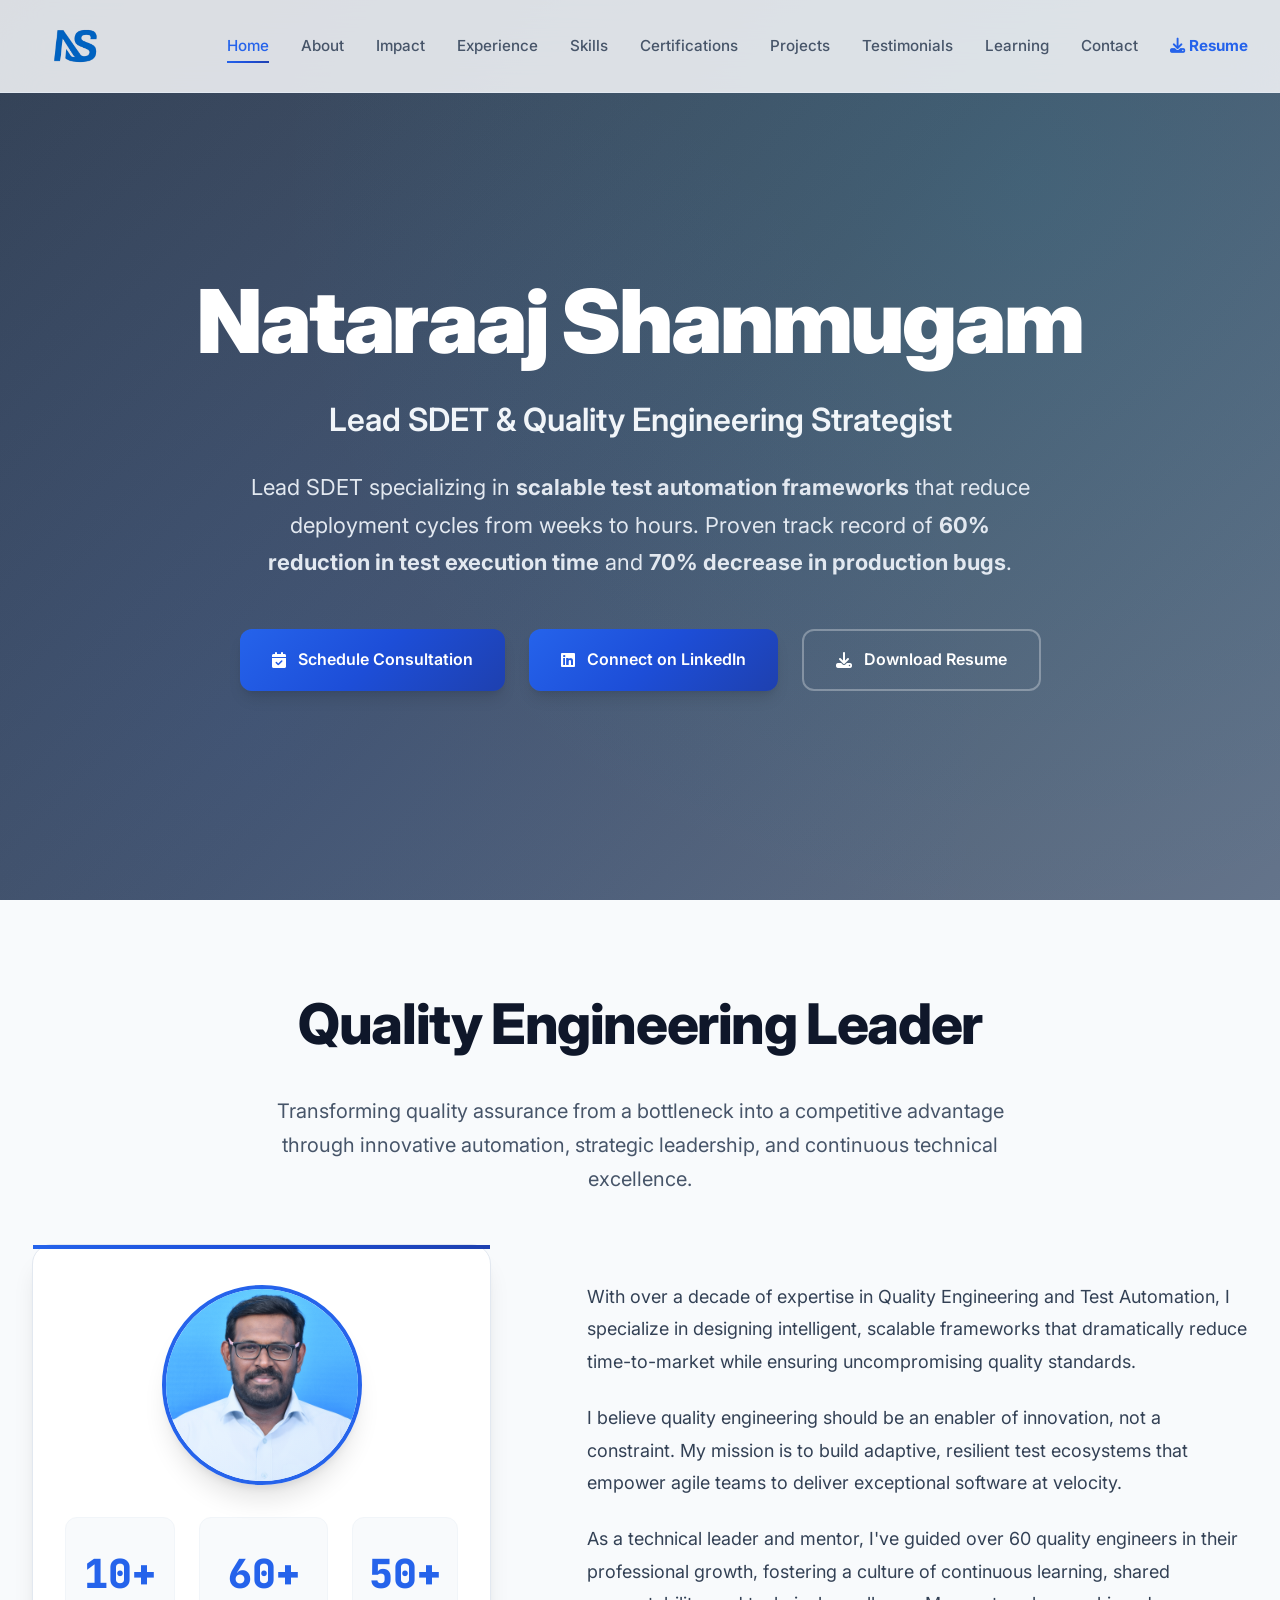
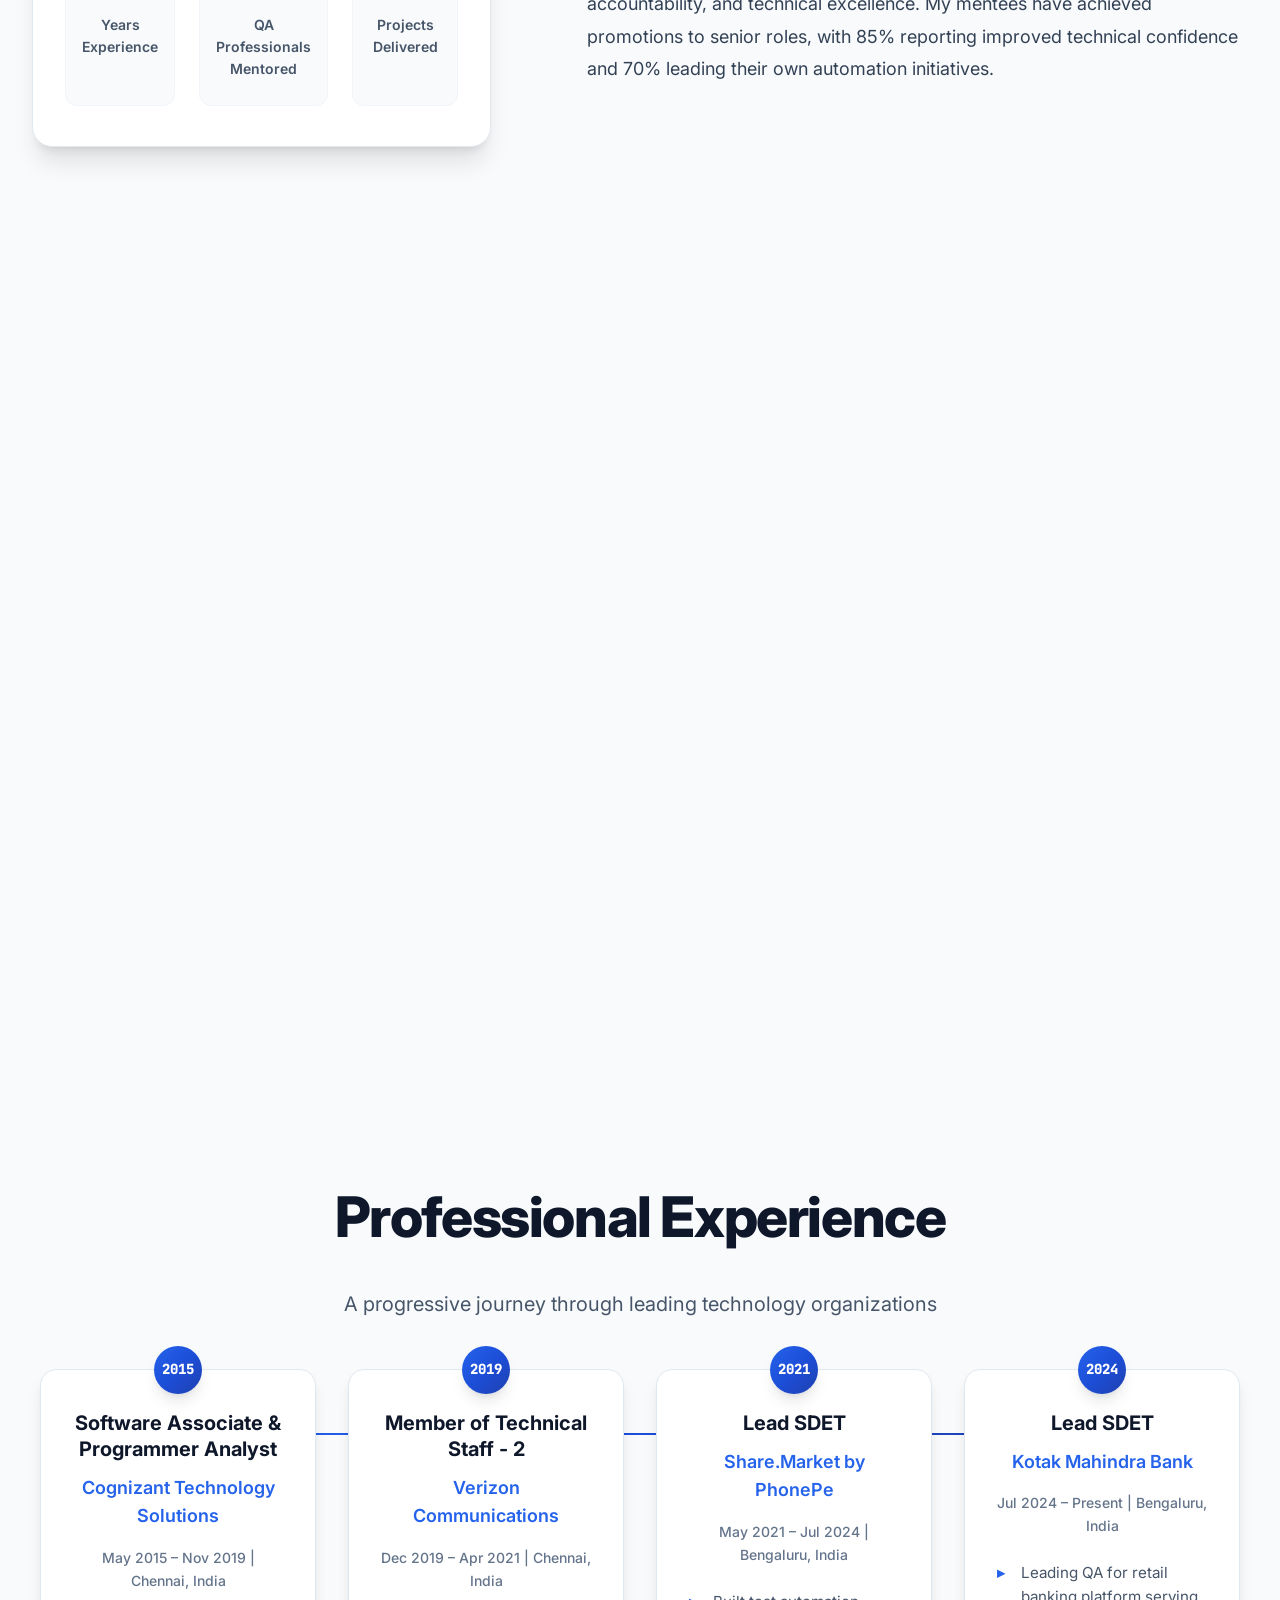
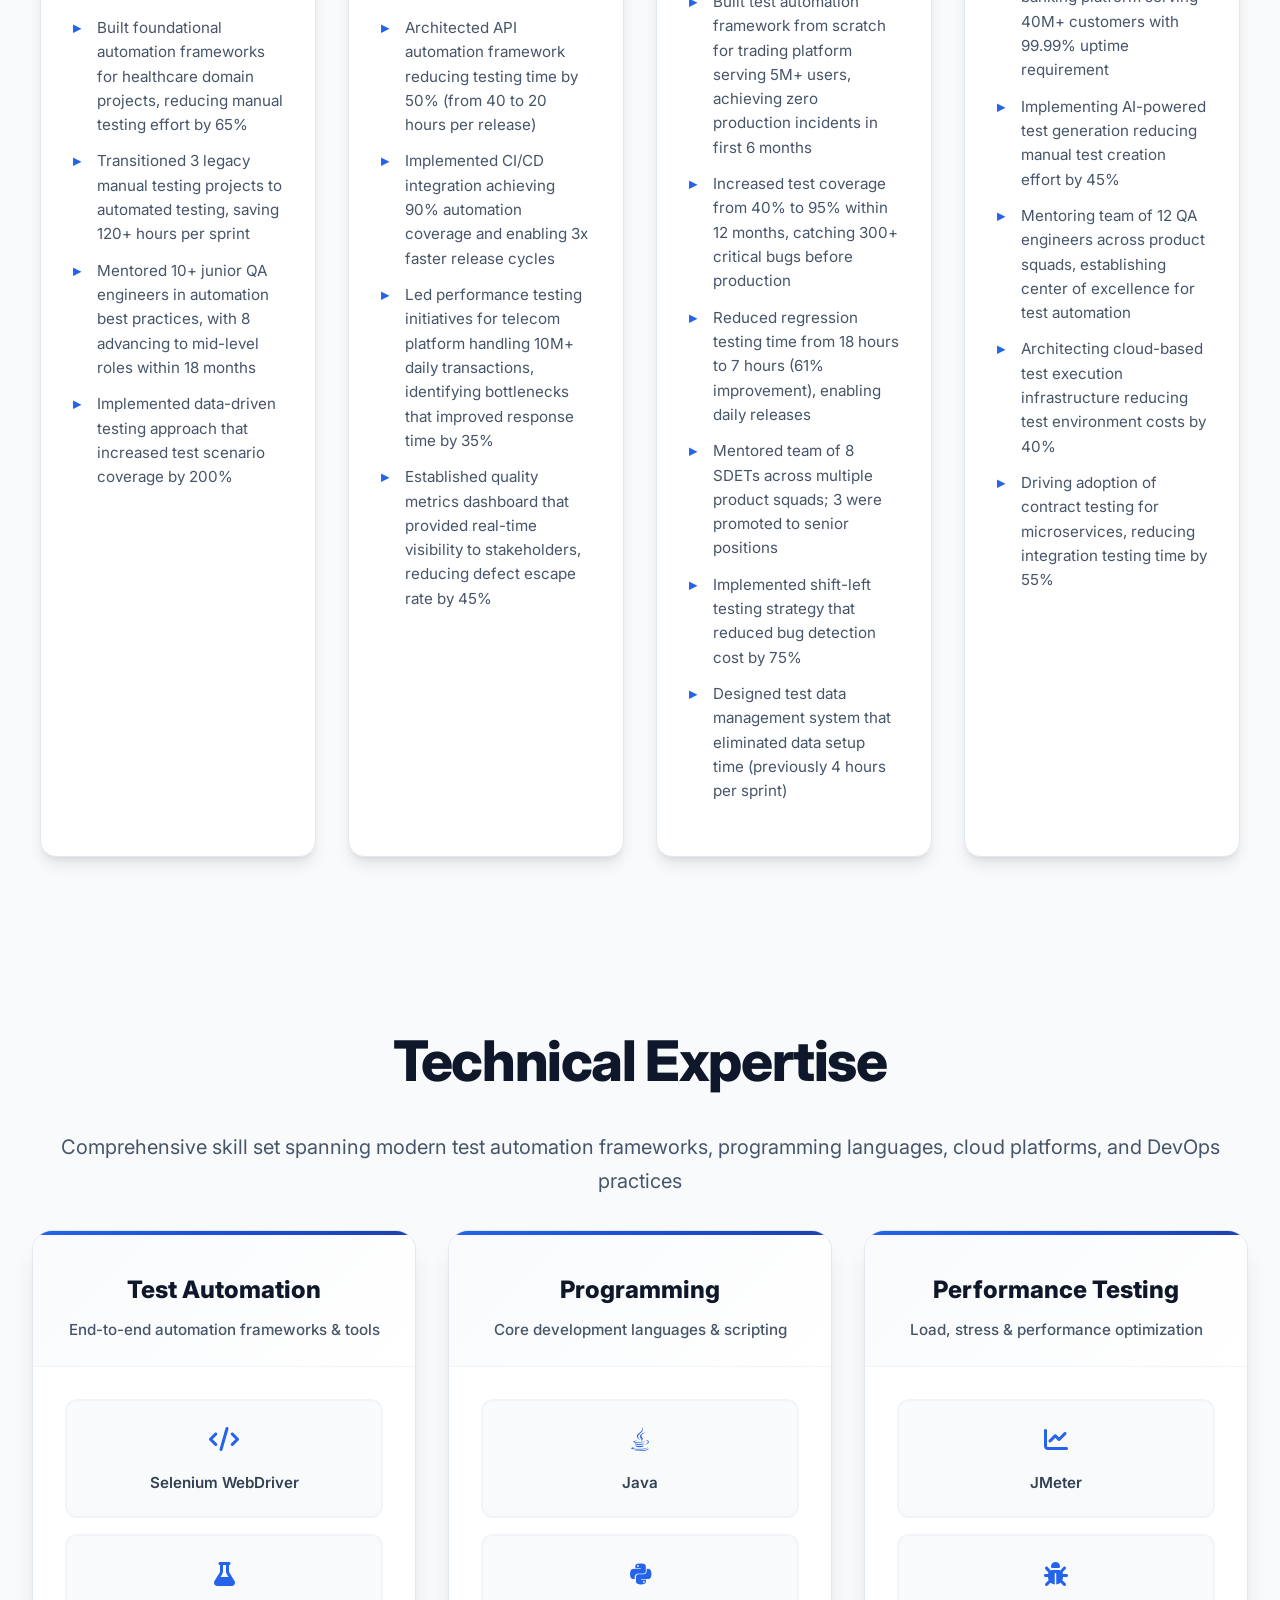
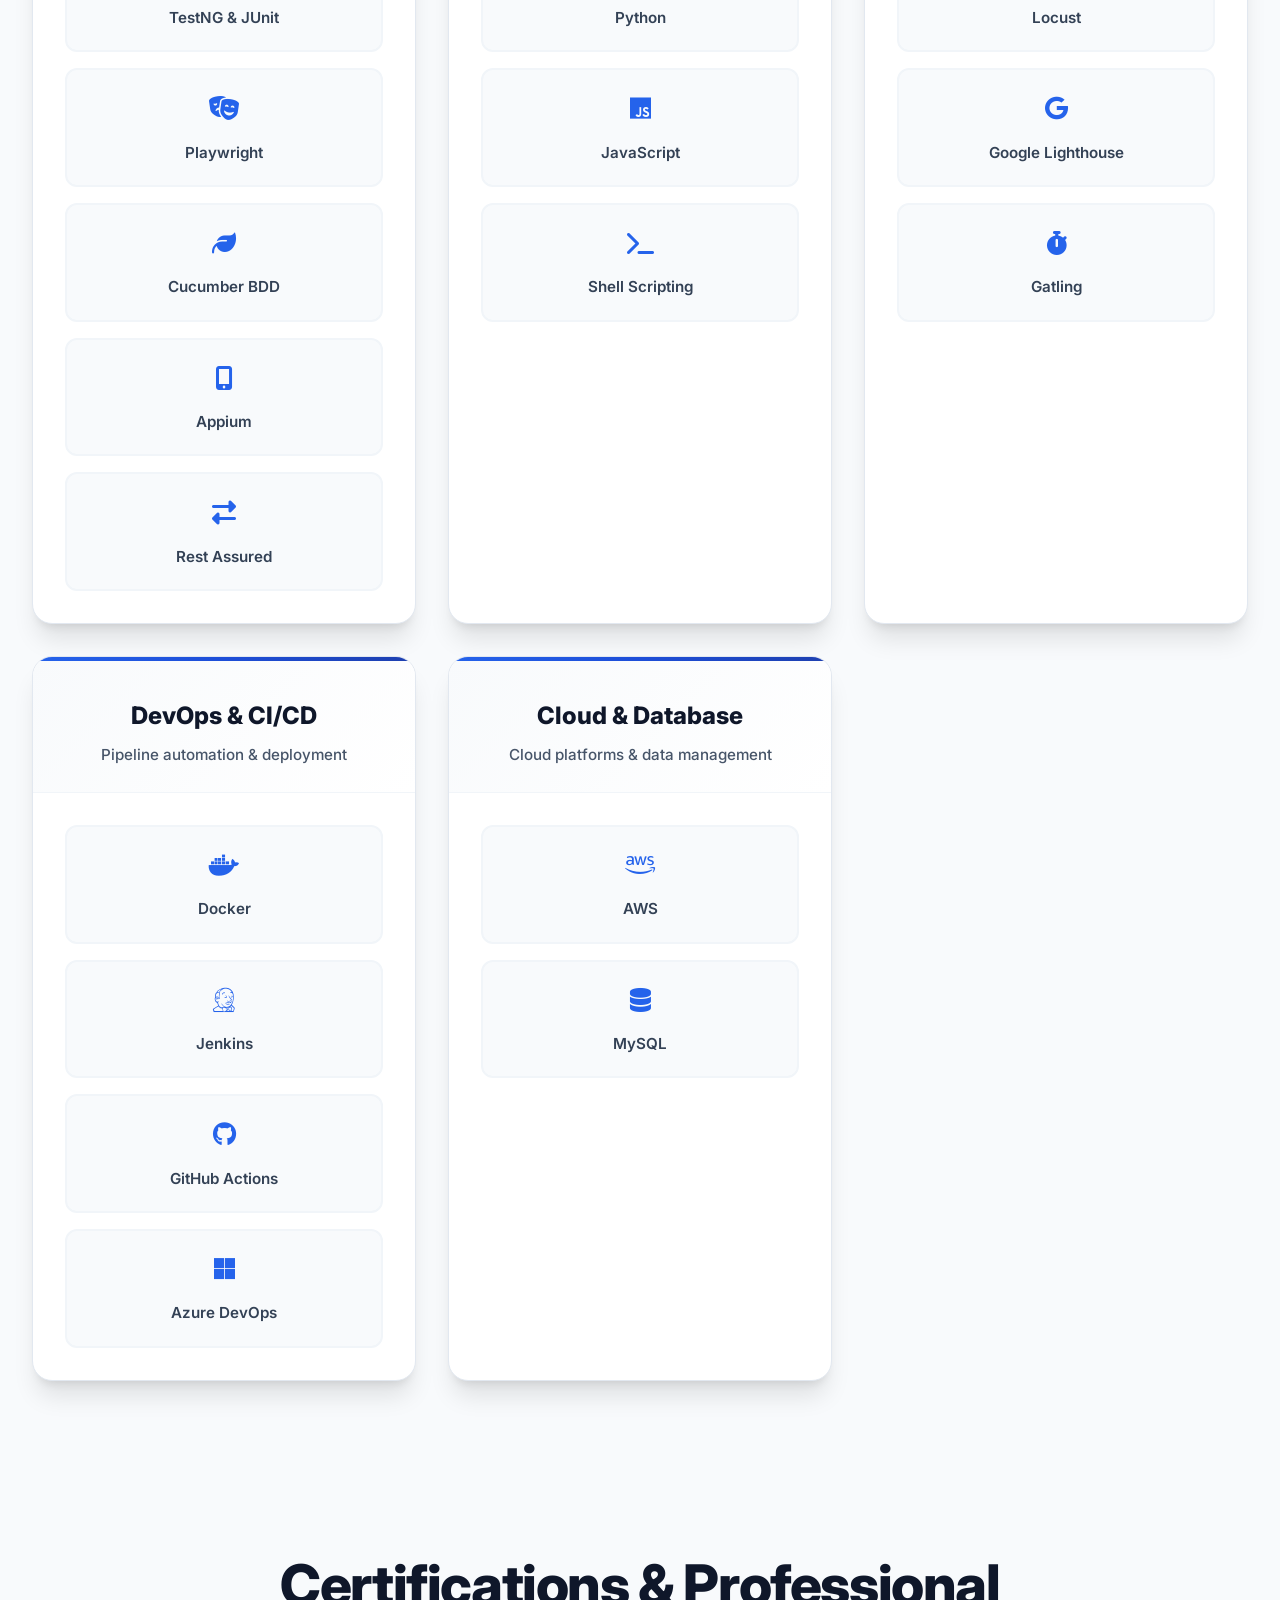
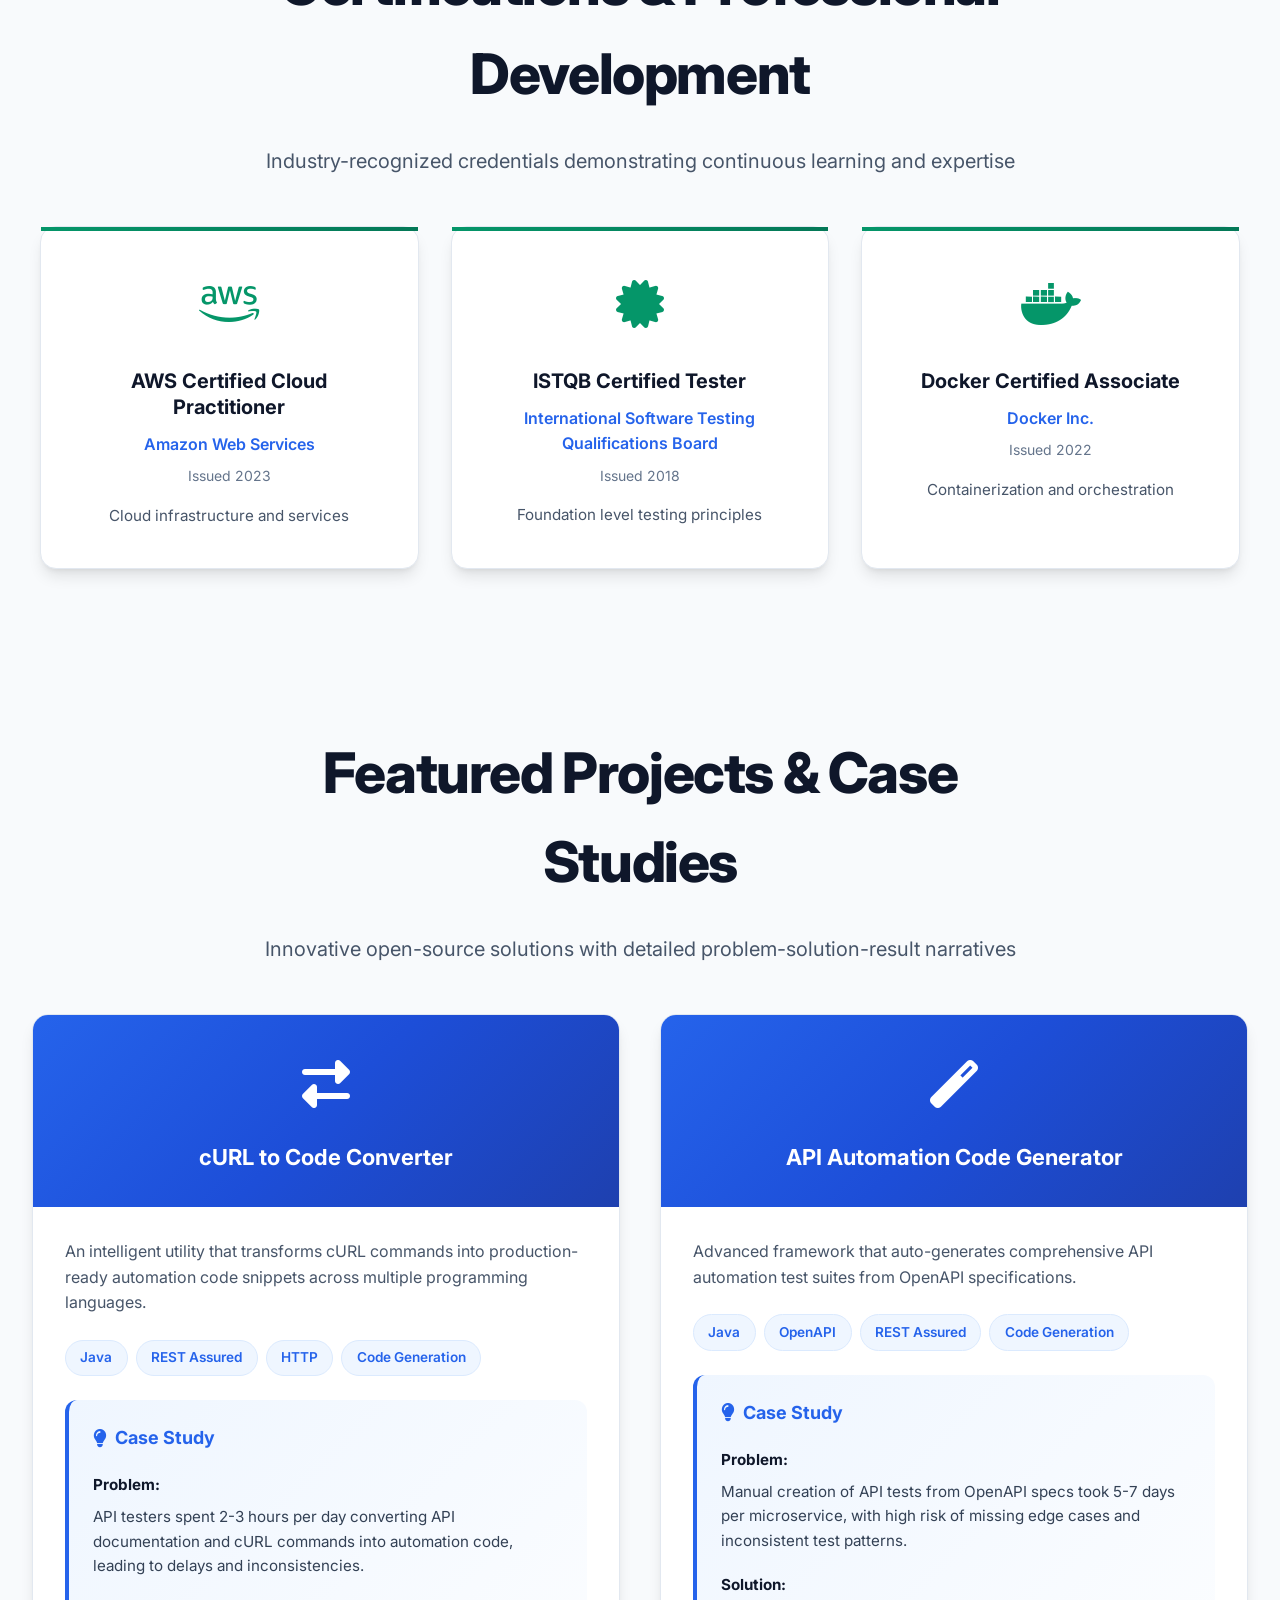
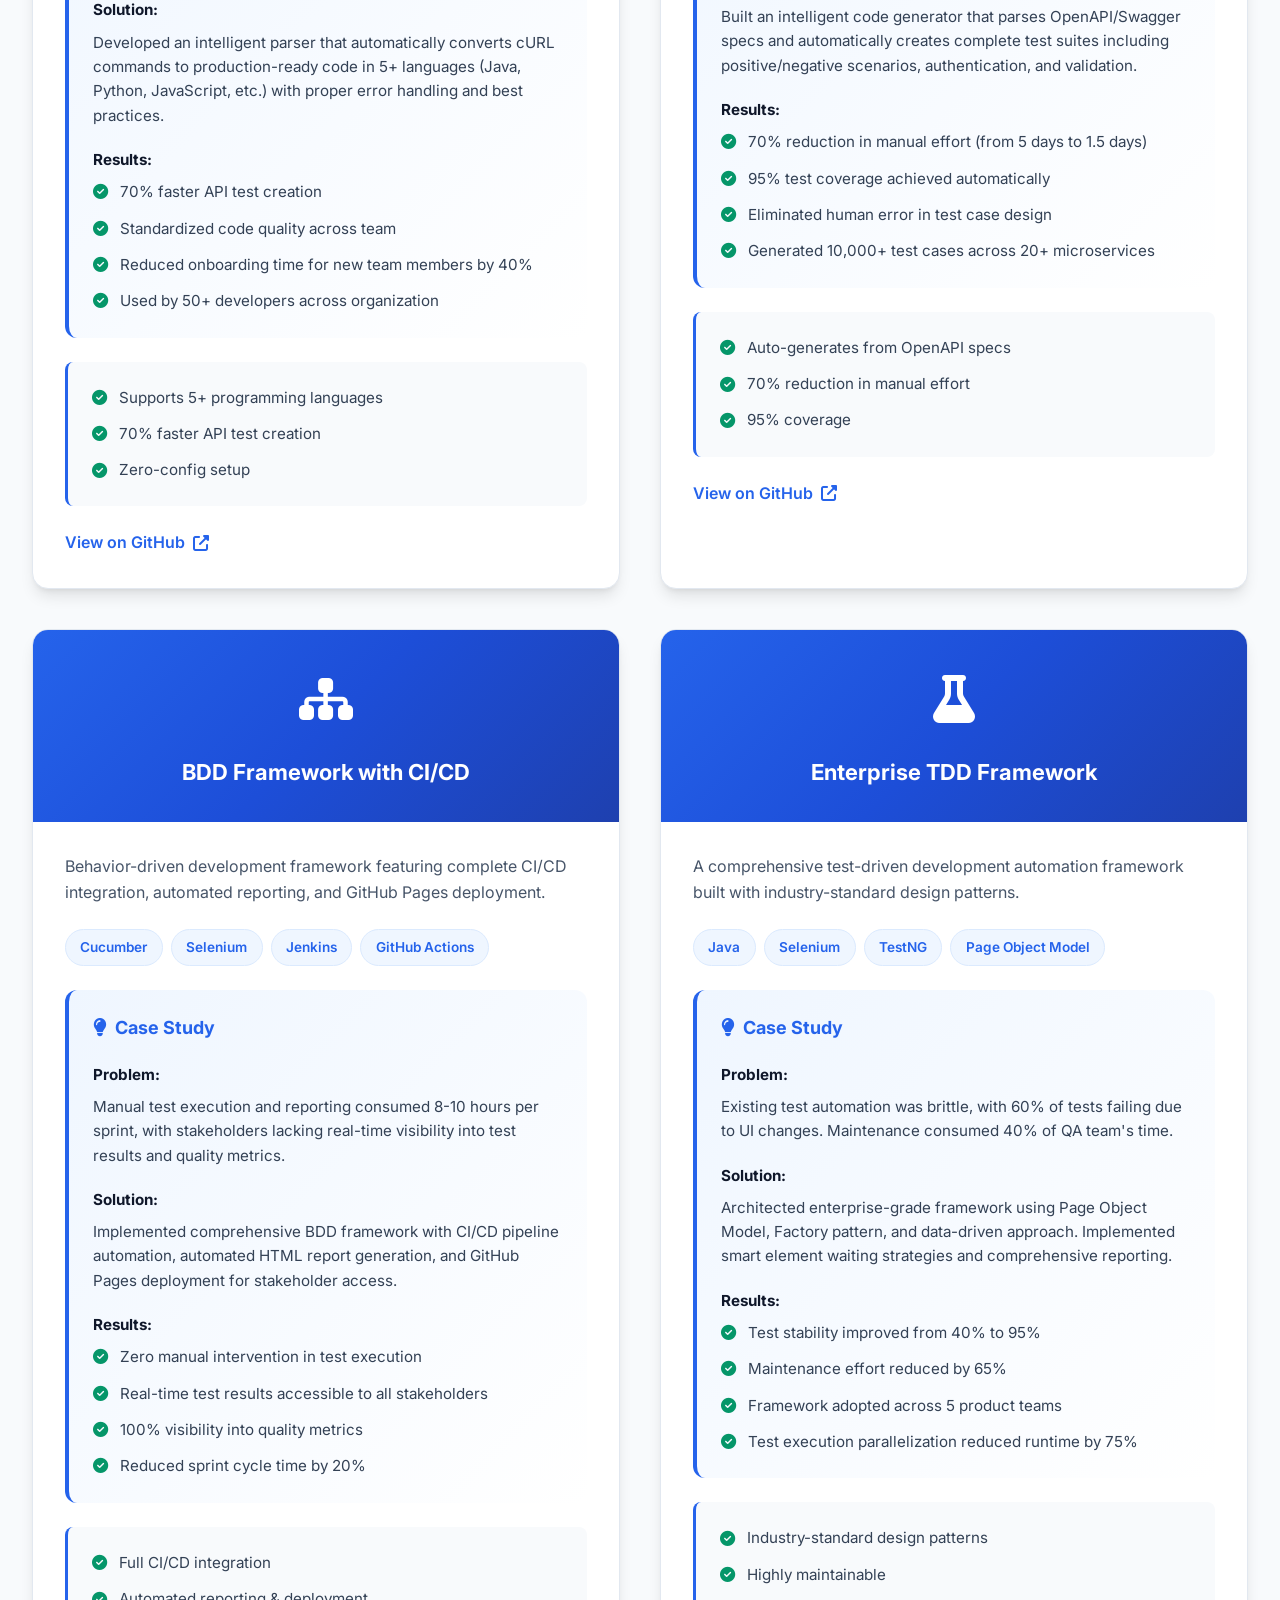
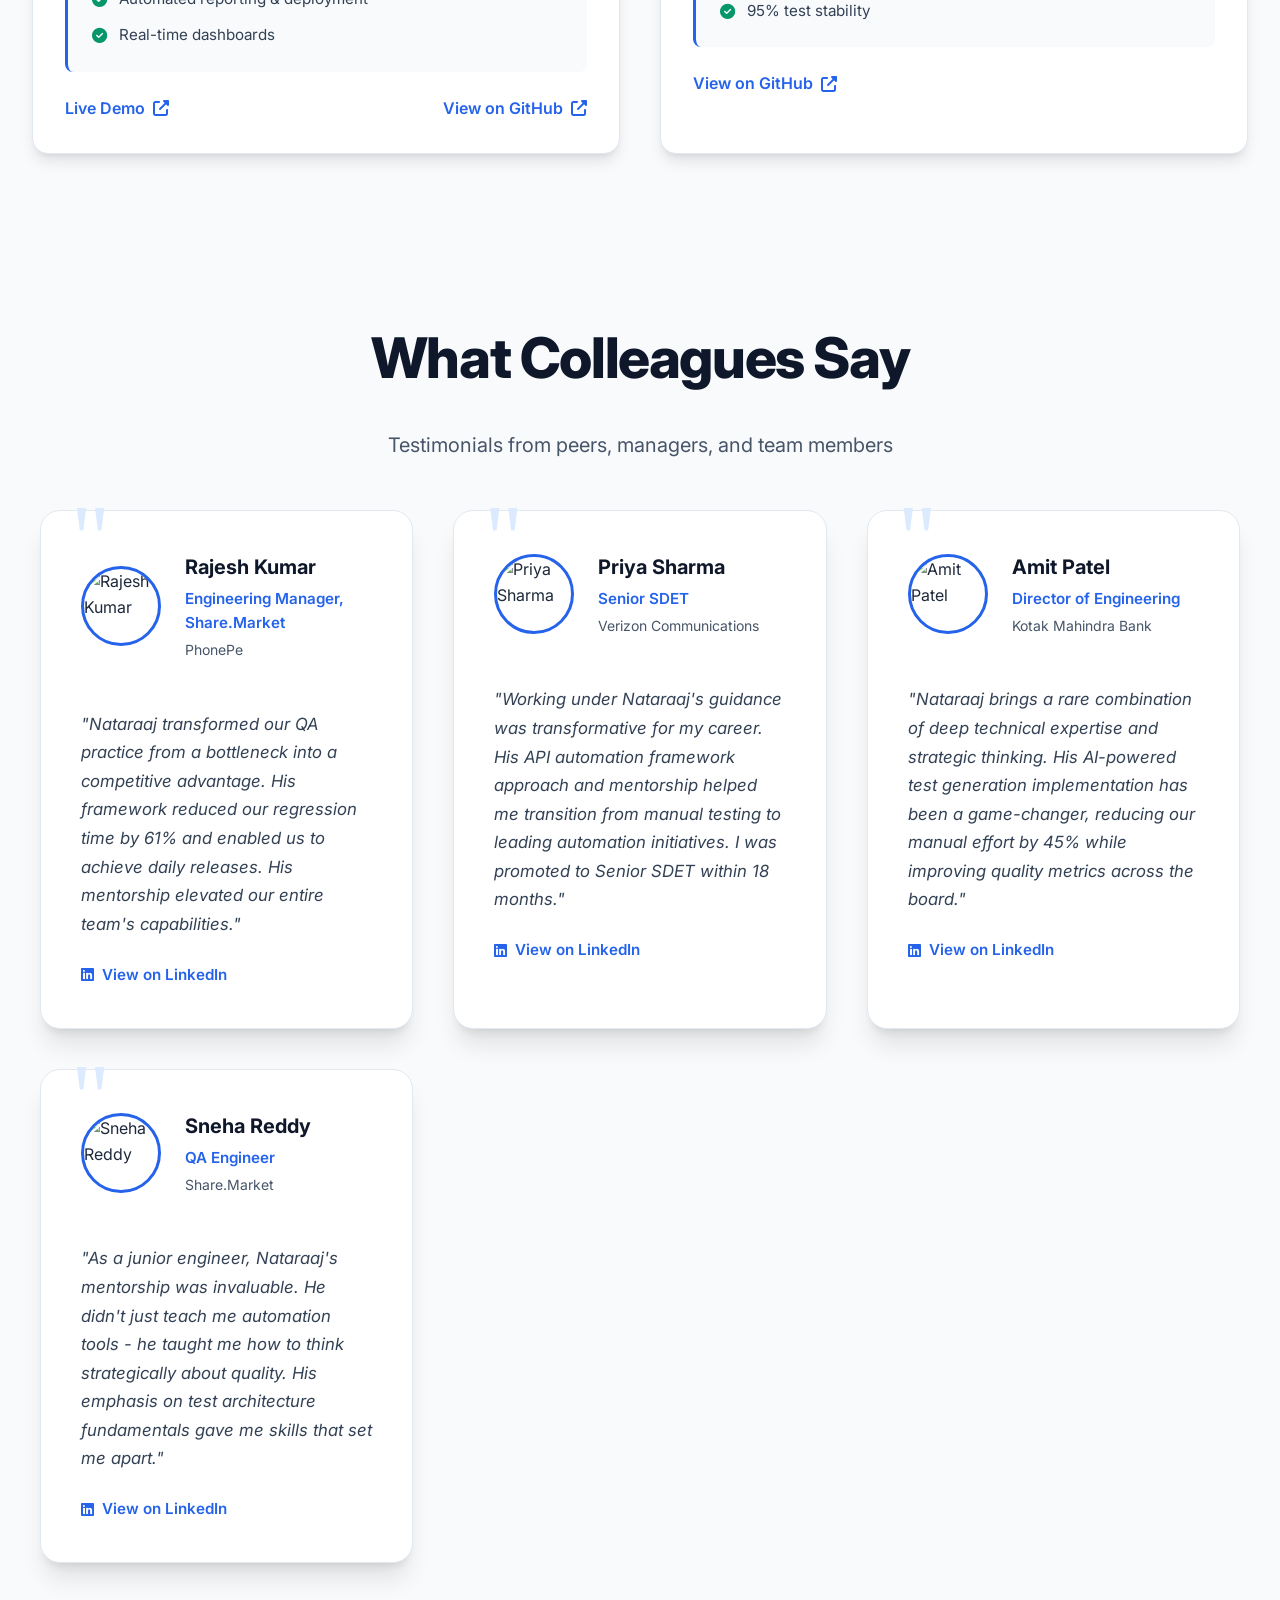
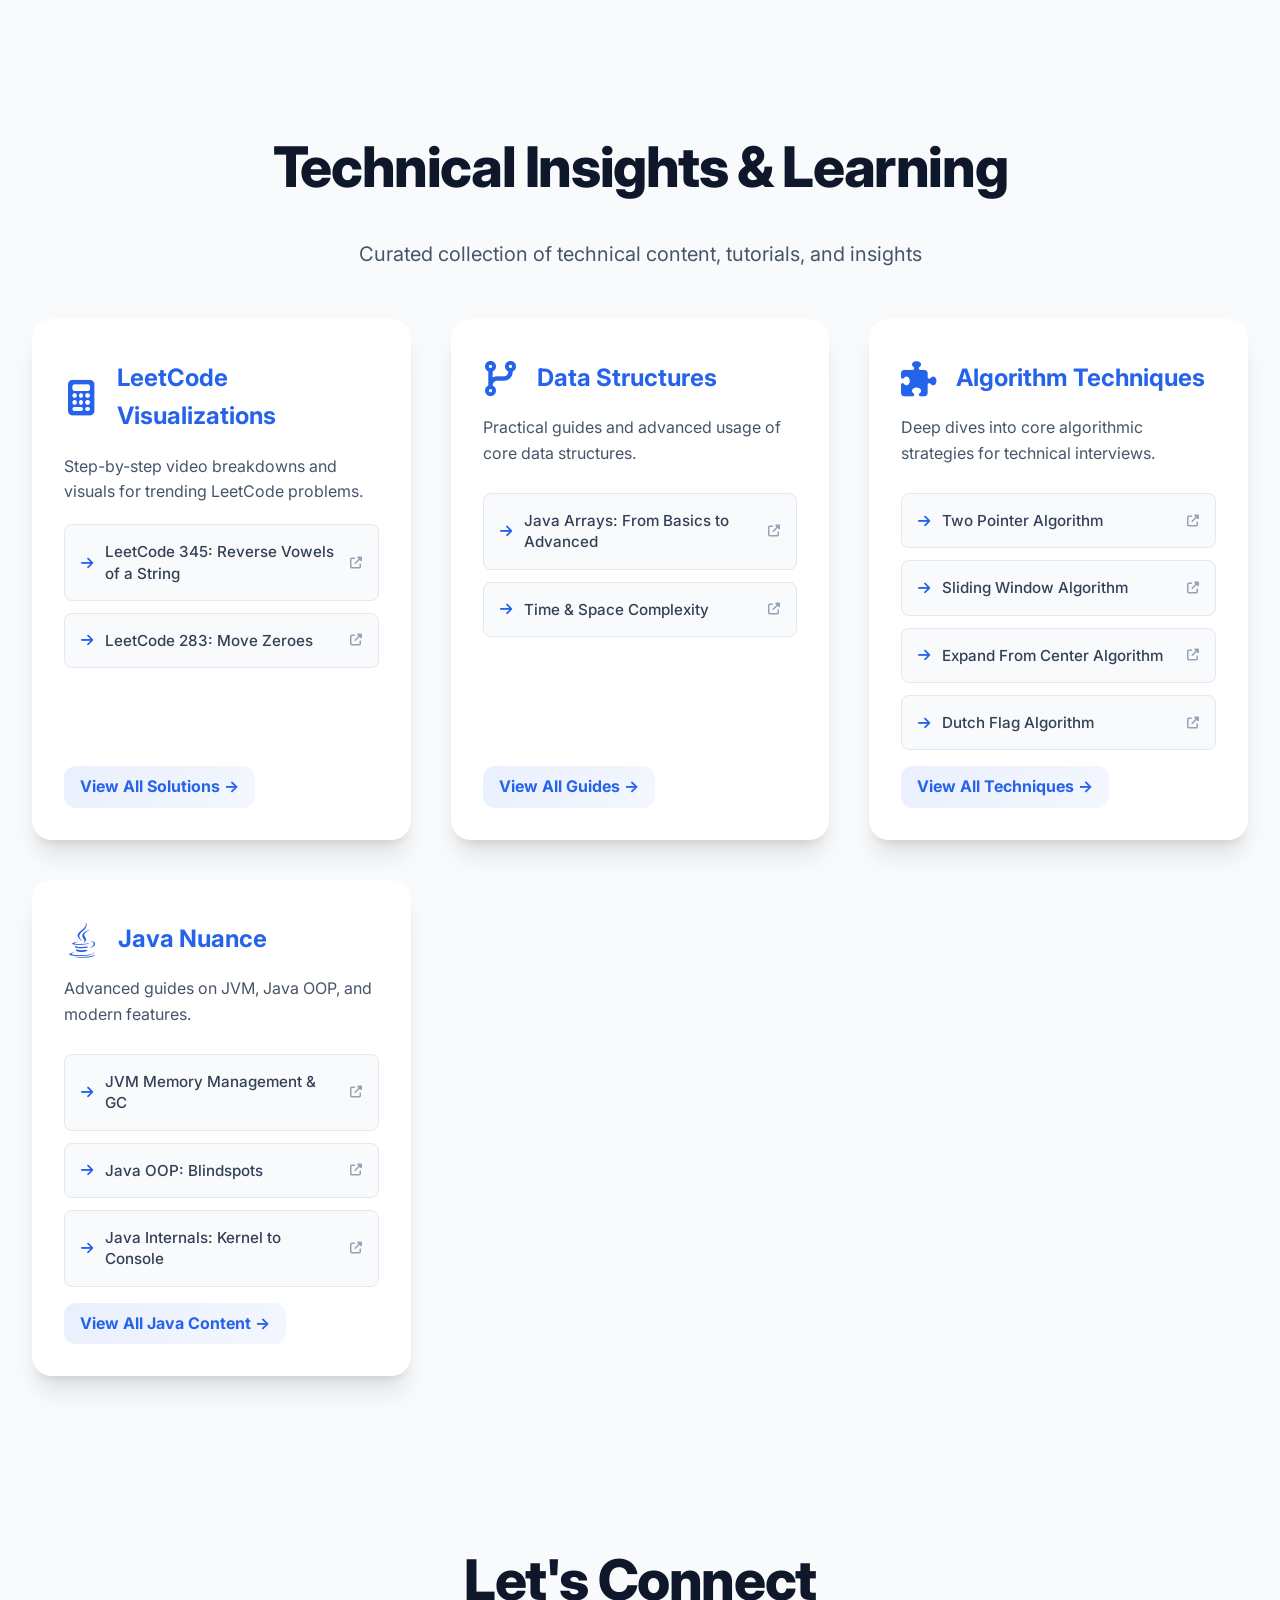
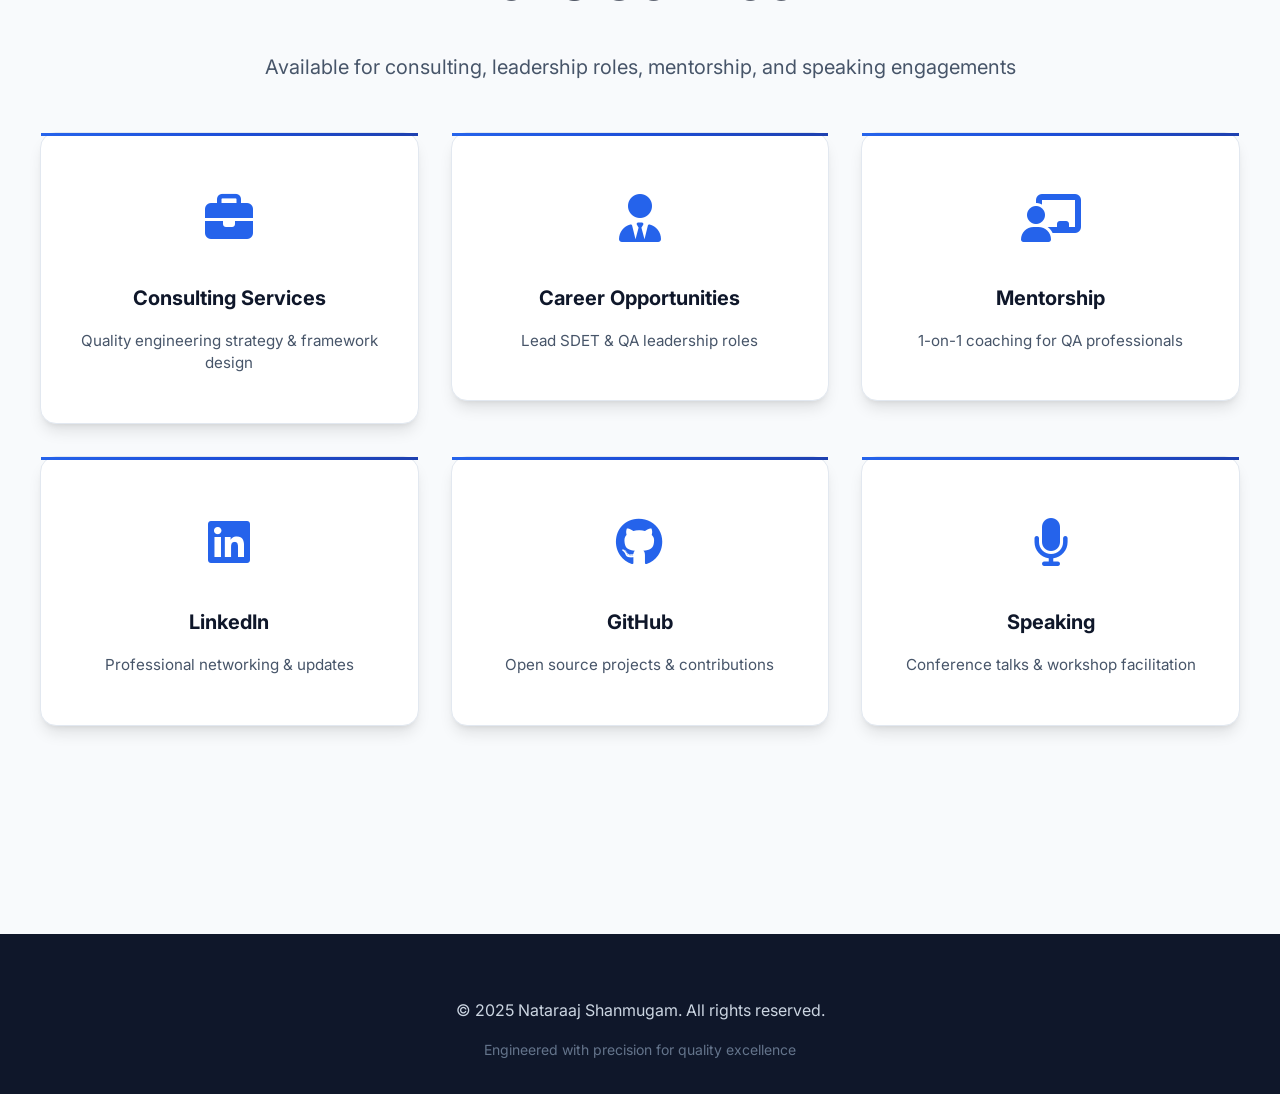
==== index.html @ 6ce954cf "Primary commit" ====
<!DOCTYPE html>
<html lang="en">
<head>
    <meta charset="UTF-8" />
    <meta name="viewport" content="width=device-width, initial-scale=1" />
    <link rel="icon" type="image/png" href="public/logo.png" />
    <meta name="description" content="Nataraaj Shanmugam - Lead SDET with 10+ years of experience in test automation, quality engineering, and fintech. 60% faster deployments, 70% fewer production bugs." />
    <meta name="keywords" content="SDET, Test Automation, Quality Engineering, Selenium, Java, CI/CD, Lead QA Engineer, Test Framework Architecture" />
    <meta name="author" content="Nataraaj Shanmugam" />
    
    <!-- Open Graph / Facebook -->
    <meta property="og:type" content="website" />
    <meta property="og:url" content="https://nataraaj-shanmugam.github.io/" />
    <meta property="og:title" content="Nataraaj Shanmugam | Lead SDET & Quality Engineering Strategist" />
    <meta property="og:description" content="Lead SDET specializing in scalable test automation frameworks. 60% reduction in test execution time, 70% decrease in production bugs." />
    <meta property="og:image" content="https://nataraaj-shanmugam.github.io/profile.jpg" />
    
    <!-- Twitter -->
    <meta property="twitter:card" content="summary_large_image" />
    <meta property="twitter:url" content="https://nataraaj-shanmugam.github.io/" />
    <meta property="twitter:title" content="Nataraaj Shanmugam | Lead SDET" />
    <meta property="twitter:description" content="Lead SDET specializing in scalable test automation frameworks." />
    <meta property="twitter:image" content="https://nataraaj-shanmugam.github.io/profile.jpg" />
    
    <!-- Schema.org markup -->
    <script type="application/ld+json">
    {
      "@context": "https://schema.org",
      "@type": "Person",
      "name": "Nataraaj Shanmugam",
      "jobTitle": "Lead SDET",
      "description": "Lead SDET & Quality Engineering Strategist with 10+ years of experience",
      "url": "https://nataraaj-shanmugam.github.io/",
      "sameAs": [
        "https://www.linkedin.com/in/nataraajshanmugam-sdet",
        "https://github.com/Nataraaj-Shanmugam"
      ],
      "worksFor": {
        "@type": "Organization",
        "name": "Kotak Mahindra Bank"
      }
    }
    </script>
    
    <title>Nataraaj Shanmugam | Lead SDET & Quality Engineering Strategist</title>
    <link href="https://cdnjs.cloudflare.com/ajax/libs/font-awesome/6.4.0/css/all.min.css" rel="stylesheet">
    <link href="https://fonts.googleapis.com/css2?family=Inter:wght@300;400;500;600;700;800;900&family=JetBrains+Mono:wght@400;500;600;700&display=swap" rel="stylesheet">
    <link rel="stylesheet" href="./src/index.css">
</head>
<body>
    <nav class="navbar" id="navbar">
        <div class="nav-content">
            <a href="#home" class="nav-logo"><img src="public/logo.png" alt="Nataraaj Shanmugam logo"></a>
            <button class="nav-toggle" id="navToggle" aria-label="Toggle navigation">
                <span></span><span></span><span></span>
            </button>
            <ul class="nav-menu" id="navMenu">
                <li><a href="#home" class="nav-link">Home</a></li>
                <li><a href="#about" class="nav-link">About</a></li>
                <li><a href="#impact" class="nav-link">Impact</a></li>
                <li><a href="#experience" class="nav-link">Experience</a></li>
                <li><a href="#skills" class="nav-link">Skills</a></li>
                <li><a href="#certifications" class="nav-link">Certifications</a></li>
                <li><a href="#projects" class="nav-link">Projects</a></li>
                <li><a href="#testimonials" class="nav-link">Testimonials</a></li>
                <li><a href="#learning" class="nav-link">Learning</a></li>
                <li><a href="#contact" class="nav-link">Contact</a></li>
                <li><a href="Nataraaj_Shanmugam_Resume.pdf" class="nav-link resume-link" download><i class="fas fa-download"></i> Resume</a></li>
            </ul>
        </div>
    </nav>
    <main id="main-content">
        <section id="home" class="hero">
            <div class="container">
                <div class="hero-content">
                    <h1 class="hero-title">Nataraaj Shanmugam</h1>
                    <h2 class="hero-subtitle">Lead SDET & Quality Engineering Strategist</h2>
                    <p class="hero-description">Lead SDET specializing in <strong>scalable test automation frameworks</strong> that reduce deployment cycles from weeks to hours. Proven track record of <strong>60% reduction in test execution time</strong> and <strong>70% decrease in production bugs</strong>.</p>
                    <div class="hero-cta">
                        <a href="#contact" class="btn btn-primary"><i class="fas fa-calendar-check"></i> Schedule Consultation</a>
                        <a href="https://www.linkedin.com/in/nataraajshanmugam-sdet" class="btn btn-primary" target="_blank" rel="noopener"><i class="fab fa-linkedin"></i> Connect on LinkedIn</a>
                        <a href="Nataraaj_Shanmugam_Resume.pdf" class="btn btn-secondary" download><i class="fas fa-download"></i> Download Resume</a>
                    </div>
                </div>
            </div>
        </section>
        
        <section id="about" class="section reveal">
            <div class="container">
                <div class="section-header">
                    <h2 class="section-title">Quality Engineering Leader</h2>
                    <p class="section-subtitle">Transforming quality assurance from a bottleneck into a competitive advantage through innovative automation, strategic leadership, and continuous technical excellence.</p>
                </div>
                <div class="about-grid">
                    <div class="about-card">
                        <div class="avatar"><img src="public/profile.jpg" alt="Nataraaj Shanmugam - Lead SDET" /></div>
                        <div class="stats-grid">
                            <div class="stat-card"><span class="stat-number">10+</span><span class="stat-label">Years Experience</span></div>
                            <div class="stat-card"><span class="stat-number">60+</span><span class="stat-label">QA Professionals Mentored</span></div>
                            <div class="stat-card"><span class="stat-number">50+</span><span class="stat-label">Projects Delivered</span></div>
                        </div>
                    </div>
                    <div class="about-content">
                        <p>With over a decade of expertise in Quality Engineering and Test Automation, I specialize in designing intelligent, scalable frameworks that dramatically reduce time-to-market while ensuring uncompromising quality standards.</p>
                        <p>I believe quality engineering should be an enabler of innovation, not a constraint. My mission is to build adaptive, resilient test ecosystems that empower agile teams to deliver exceptional software at velocity.</p>
                        <p>As a technical leader and mentor, I've guided over 60 quality engineers in their professional growth, fostering a culture of continuous learning, shared accountability, and technical excellence. My mentees have achieved promotions to senior roles, with 85% reporting improved technical confidence and 70% leading their own automation initiatives.</p>
                    </div>
                </div>
            </div>
        </section>
        
        <section id="impact" class="section reveal" style="background: var(--gray-50);">
            <div class="container">
                <div class="section-header">
                    <h2 class="section-title">Impact at a Glance</h2>
                    <p class="section-subtitle">Measurable contributions to quality engineering excellence</p>
                </div>
                <div class="impact-grid">
                    <div class="impact-card"><div class="impact-icon"><i class="fas fa-rocket"></i></div><div class="impact-number">60%</div><div class="impact-label">Average reduction in test execution time</div></div>
                    <div class="impact-card"><div class="impact-icon"><i class="fas fa-code"></i></div><div class="impact-number">10,000+</div><div class="impact-label">Automated test cases created</div></div>
                    <div class="impact-card"><div class="impact-icon"><i class="fas fa-users"></i></div><div class="impact-number">60+</div><div class="impact-label">QA professionals mentored</div></div>
                    <div class="impact-card"><div class="impact-icon"><i class="fas fa-chart-line"></i></div><div class="impact-number">95%+</div><div class="impact-label">Test coverage achieved</div></div>
                    <div class="impact-card"><div class="impact-icon"><i class="fas fa-clock"></i></div><div class="impact-number">70%</div><div class="impact-label">Reduction in bug leakage</div></div>
                    <div class="impact-card"><div class="impact-icon"><i class="fas fa-project-diagram"></i></div><div class="impact-number">50+</div><div class="impact-label">Projects delivered</div></div>
                </div>
            </div>
        </section>
        
        <section id="experience" class="section reveal">
            <div class="container">
                <div class="section-header">
                    <h2 class="section-title">Professional Experience</h2>
                    <p class="section-subtitle">A progressive journey through leading technology organizations</p>
                </div>
                <div class="timeline-container">
                    <div class="timeline-line"></div>
                    <div class="timeline-grid">
                        <div class="timeline-card">
                            <div class="timeline-year">2015</div>
                            <h3 class="job-title">Software Associate & Programmer Analyst</h3>
                            <p class="company">Cognizant Technology Solutions</p>
                            <p class="duration">May 2015 – Nov 2019 | Chennai, India</p>
                            <ul class="timeline-achievements">
                                <li>Built foundational automation frameworks for healthcare domain projects, reducing manual testing effort by 65%</li>
                                <li>Transitioned 3 legacy manual testing projects to automated testing, saving 120+ hours per sprint</li>
                                <li>Mentored 10+ junior QA engineers in automation best practices, with 8 advancing to mid-level roles within 18 months</li>
                                <li>Implemented data-driven testing approach that increased test scenario coverage by 200%</li>
                            </ul>
                        </div>
                        <div class="timeline-card">
                            <div class="timeline-year">2019</div>
                            <h3 class="job-title">Member of Technical Staff - 2</h3>
                            <p class="company">Verizon Communications</p>
                            <p class="duration">Dec 2019 – Apr 2021 | Chennai, India</p>
                            <ul class="timeline-achievements">
                                <li>Architected API automation framework reducing testing time by 50% (from 40 to 20 hours per release)</li>
                                <li>Implemented CI/CD integration achieving 90% automation coverage and enabling 3x faster release cycles</li>
                                <li>Led performance testing initiatives for telecom platform handling 10M+ daily transactions, identifying bottlenecks that improved response time by 35%</li>
                                <li>Established quality metrics dashboard that provided real-time visibility to stakeholders, reducing defect escape rate by 45%</li>
                            </ul>
                        </div>
                        <div class="timeline-card">
                            <div class="timeline-year">2021</div>
                            <h3 class="job-title">Lead SDET</h3>
                            <p class="company">Share.Market by PhonePe</p>
                            <p class="duration">May 2021 – Jul 2024 | Bengaluru, India</p>
                            <ul class="timeline-achievements">
                                <li>Built test automation framework from scratch for trading platform serving 5M+ users, achieving zero production incidents in first 6 months</li>
                                <li>Increased test coverage from 40% to 95% within 12 months, catching 300+ critical bugs before production</li>
                                <li>Reduced regression testing time from 18 hours to 7 hours (61% improvement), enabling daily releases</li>
                                <li>Mentored team of 8 SDETs across multiple product squads; 3 were promoted to senior positions</li>
                                <li>Implemented shift-left testing strategy that reduced bug detection cost by 75%</li>
                                <li>Designed test data management system that eliminated data setup time (previously 4 hours per sprint)</li>
                            </ul>
                        </div>
                        <div class="timeline-card">
                            <div class="timeline-year">2024</div>
                            <h3 class="job-title">Lead SDET</h3>
                            <p class="company">Kotak Mahindra Bank</p>
                            <p class="duration">Jul 2024 – Present | Bengaluru, India</p>
                            <ul class="timeline-achievements">
                                <li>Leading QA for retail banking platform serving 40M+ customers with 99.99% uptime requirement</li>
                                <li>Implementing AI-powered test generation reducing manual test creation effort by 45%</li>
                                <li>Mentoring team of 12 QA engineers across product squads, establishing center of excellence for test automation</li>
                                <li>Architecting cloud-based test execution infrastructure reducing test environment costs by 40%</li>
                                <li>Driving adoption of contract testing for microservices, reducing integration testing time by 55%</li>
                            </ul>
                        </div>
                    </div>
                </div>
            </div>
        </section>
        
        <section id="skills" class="section reveal">
            <div class="container">
                <h2 class="section-title" style="text-align:center;">Technical Expertise</h2>
                <p class="section-subtitle" style="text-align:center; margin-bottom:2rem;">Comprehensive skill set spanning modern test automation frameworks, programming languages, cloud platforms, and DevOps practices</p>
                <div id="skillsContainer">
                    <div class="loading-skeleton" id="skillsLoading">
                        <div class="skeleton-grid">
                            <div class="skeleton-card"></div>
                            <div class="skeleton-card"></div>
                            <div class="skeleton-card"></div>
                        </div>
                    </div>
                </div>
            </div>
        </section>
        
        <section id="certifications" class="section reveal" style="background: var(--gray-50);">
            <div class="container">
                <div class="section-header">
                    <h2 class="section-title">Certifications & Professional Development</h2>
                    <p class="section-subtitle">Industry-recognized credentials demonstrating continuous learning and expertise</p>
                </div>
                <div class="certifications-grid" id="certificationsGrid">
                    <!-- Certifications will be loaded here -->
                </div>
            </div>
        </section>
        
        <section id="projects" class="section reveal">
            <div class="container">
                <div class="section-header">
                    <h2 class="section-title">Featured Projects & Case Studies</h2>
                    <p class="section-subtitle">Innovative open-source solutions with detailed problem-solution-result narratives</p>
                </div>
                <div class="projects-grid" id="projectsGrid"></div>
            </div>
        </section>
        
        <section id="testimonials" class="section reveal" style="background: var(--gray-50);">
            <div class="container">
                <div class="section-header">
                    <h2 class="section-title">What Colleagues Say</h2>
                    <p class="section-subtitle">Testimonials from peers, managers, and team members</p>
                </div>
                <div class="testimonials-grid" id="testimonialsGrid">
                    <!-- Testimonials will be loaded here -->
                </div>
            </div>
        </section>
        
        <section id="learning" class="section reveal">
            <div class="container">
                <div class="section-header">
                    <h2 class="section-title">Technical Insights & Learning</h2>
                    <p class="section-subtitle">Curated collection of technical content, tutorials, and insights</p>
                </div>
                <div class="insights-grid" id="insightsGrid"></div>
            </div>
        </section>
        
        <section id="contact" class="section reveal">
            <div class="container">
                <div class="section-header">
                    <h2 class="section-title">Let's Connect</h2>
                    <p class="section-subtitle">Available for consulting, leadership roles, mentorship, and speaking engagements</p>
                </div>
                <div class="contact-grid">
                    <a href="mailto:nataraajshanmugam08@gmail.com?subject=Consulting%20Inquiry" class="contact-link">
                        <div class="contact-card">
                            <div class="contact-icon"><i class="fas fa-briefcase"></i></div>
                            <h3 class="contact-title">Consulting Services</h3>
                            <p>Quality engineering strategy & framework design</p>
                        </div>
                    </a>
                    <a href="mailto:nataraajshanmugam08@gmail.com?subject=Job%20Opportunity" class="contact-link">
                        <div class="contact-card">
                            <div class="contact-icon"><i class="fas fa-user-tie"></i></div>
                            <h3 class="contact-title">Career Opportunities</h3>
                            <p>Lead SDET & QA leadership roles</p>
                        </div>
                    </a>
                    <a href="mailto:nataraajshanmugam08@gmail.com?subject=Mentorship%20Request" class="contact-link">
                        <div class="contact-card">
                            <div class="contact-icon"><i class="fas fa-chalkboard-teacher"></i></div>
                            <h3 class="contact-title">Mentorship</h3>
                            <p>1-on-1 coaching for QA professionals</p>
                        </div>
                    </a>
                    <a href="https://www.linkedin.com/in/nataraajshanmugam-sdet" class="contact-link" target="_blank" rel="noopener">
                        <div class="contact-card">
                            <div class="contact-icon"><i class="fab fa-linkedin"></i></div>
                            <h3 class="contact-title">LinkedIn</h3>
                            <p>Professional networking & updates</p>
                        </div>
                    </a>
                    <a href="https://github.com/Nataraaj-Shanmugam" class="contact-link" target="_blank" rel="noopener">
                        <div class="contact-card">
                            <div class="contact-icon"><i class="fab fa-github"></i></div>
                            <h3 class="contact-title">GitHub</h3>
                            <p>Open source projects & contributions</p>
                        </div>
                    </a>
                    <a href="mailto:nataraajshanmugam08@gmail.com?subject=Speaking%20Engagement" class="contact-link">
                        <div class="contact-card">
                            <div class="contact-icon"><i class="fas fa-microphone"></i></div>
                            <h3 class="contact-title">Speaking</h3>
                            <p>Conference talks & workshop facilitation</p>
                        </div>
                    </a>
                </div>
            </div>
        </section>
    </main>
    <footer class="footer">
        <div class="container">
            <div class="footer-content">
                <p class="footer-text">&copy; 2025 Nataraaj Shanmugam. All rights reserved.</p>
                <p class="footer-subtitle">Engineered with precision for quality excellence</p>
            </div>
        </div>
    </footer>
    <script src="./src/main.js"></script>
</body>
</html>
---- src/index.css ----
:root {
  --primary: #2563eb;
  --primary-dark: #1d4ed8;
  --primary-light: #3b82f6;
  --primary-50: #eff6ff;
  --primary-100: #dbeafe;
  --accent: #06b6d4;
  --success: #059669;
  --warning: #d97706;
  --danger: #dc2626;
  --gray-50: #f8fafc;
  --gray-100: #f1f5f9;
  --gray-200: #e2e8f0;
  --gray-300: #cbd5e1;
  --gray-400: #94a3b8;
  --gray-500: #64748b;
  --gray-600: #475569;
  --gray-700: #334155;
  --gray-800: #1e293b;
  --gray-900: #0f172a;
  --gradient-tech: linear-gradient(135deg, #2563eb 0%, #1d4ed8 50%, #1e40af 100%);
  --gradient-success: linear-gradient(135deg, #059669 0%, #047857 100%);
  --shadow-sm: 0 1px 2px 0 rgb(0 0 0 / 0.05);
  --shadow: 0 1px 3px 0 rgb(0 0 0 / 0.1), 0 1px 2px -1px rgb(0 0 0 / 0.1);
  --shadow-md: 0 4px 6px -1px rgb(0 0 0 / 0.1), 0 2px 4px -2px rgb(0 0 0 / 0.1);
  --shadow-lg: 0 10px 15px -3px rgb(0 0 0 / 0.1), 0 4px 6px -4px rgb(0 0 0 / 0.1);
  --shadow-xl: 0 20px 25px -5px rgb(0 0 0 / 0.1), 0 8px 10px -6px rgb(0 0 0 / 0.1);
  --shadow-2xl: 0 25px 50px -12px rgb(0 0 0 / 0.25);
  --border-radius: 8px;
  --border-radius-lg: 12px;
  --border-radius-xl: 16px;
  --border-radius-2xl: 20px;
  --font-mono: 'JetBrains Mono', 'Fira Code', monospace;
}

* {
  margin: 0;
  padding: 0;
  box-sizing: border-box;
}

.skip-to-content {
  position: absolute;
  top: -40px;
  left: 0;
  background: var(--primary);
  color: white;
  padding: 0.75rem 1.5rem;
  text-decoration: none;
  border-radius: 0 0 var(--border-radius) 0;
  z-index: 10000;
  font-weight: 600;
}

.skip-to-content:focus {
  top: 0;
}

*:focus-visible {
  outline: 3px solid var(--primary);
  outline-offset: 3px;
}

html {
  scroll-behavior: smooth;
  overflow-x: hidden;
}

body {
  font-family: 'Inter', -apple-system, BlinkMacSystemFont, 'Segoe UI', sans-serif;
  line-height: 1.6;
  color: var(--gray-800);
  background: var(--gray-50);
  overflow-x: hidden;
}

::-webkit-scrollbar { width: 6px; }
::-webkit-scrollbar-track { background: var(--gray-100); }
::-webkit-scrollbar-thumb { background: var(--gradient-tech); border-radius: 3px; }

.container {
  max-width: 1400px;
  margin: 0 auto;
  padding: 0 2rem;
}

/* Navigation */
.navbar {
  position: fixed;
  top: 0;
  left: 0;
  right: 0;
  z-index: 1000;
  background: rgba(248, 250, 252, 0.85);
  backdrop-filter: blur(20px);
  border-bottom: 1px solid var(--gray-200);
  transition: all 0.3s cubic-bezier(0.4, 0, 0.2, 1);
}

.navbar.scrolled {
  background: rgba(248, 250, 252, 0.95);
  box-shadow: var(--shadow-lg);
}

.nav-content {
  display: flex;
  justify-content: space-between;
  align-items: center;
  padding: 1rem 2rem;
  max-width: 1400px;
  margin: 0 auto;
}

.nav-logo img {
  height: 60px;
  width: auto;
  vertical-align: middle;
}

.nav-menu {
  display: flex;
  list-style: none;
  gap: 2rem;
}

.nav-link {
  color: var(--gray-600);
  text-decoration: none;
  font-weight: 500;
  font-size: 0.95rem;
  transition: all 0.3s ease;
  position: relative;
  padding: 0.5rem 0;
}

.nav-link::after {
  content: '';
  position: absolute;
  bottom: 0;
  left: 0;
  width: 0;
  height: 2px;
  background: var(--gradient-tech);
  transition: width 0.3s ease;
}

.nav-link:hover, .nav-link.active { color: var(--primary); }
.nav-link:hover::after, .nav-link.active::after { width: 100%; }

.resume-link {
  color: var(--primary) !important;
  font-weight: 700;
}

.nav-toggle {
  display: none;
  flex-direction: column;
  background: transparent;
  border: none;
  cursor: pointer;
  padding: 0.5rem;
  z-index: 1001;
}

.nav-toggle span {
  width: 25px;
  height: 3px;
  background: var(--gray-700);
  margin: 3px 0;
  transition: all 0.3s ease;
  border-radius: 3px;
}

/* Hero Section */
.hero {
  min-height: 100vh;
  display: flex;
  align-items: center;
  justify-content: center;
  background: linear-gradient(135deg, var(--gray-700) 0%, var(--gray-600) 50%, var(--gray-500) 100%);
  position: relative;
  overflow: hidden;
  padding: 8rem 0 4rem;
}

.hero::before {
  content: '';
  position: absolute;
  top: 0;
  left: 0;
  right: 0;
  bottom: 0;
  background: 
    radial-gradient(circle at 20% 80%, rgba(37, 99, 235, 0.1) 0%, transparent 60%),
    radial-gradient(circle at 80% 20%, rgba(6, 182, 212, 0.1) 0%, transparent 60%);
  animation: float 20s ease-in-out infinite;
}

@keyframes float {
  0%, 100% { transform: translateY(0px); }
  50% { transform: translateY(-20px); }
}

.hero-content {
  text-align: center;
  max-width: 1000px;
  position: relative;
  z-index: 2;
  color: white;
}

.hero-title {
  font-size: clamp(3rem, 8vw, 5.5rem);
  font-weight: 900;
  margin-bottom: 1.5rem;
  letter-spacing: -0.025em;
  line-height: 1.1;
}

.hero-subtitle {
  font-size: clamp(1.25rem, 3vw, 2rem);
  font-weight: 600;
  margin-bottom: 1.5rem;
  color: var(--gray-100);
}

.hero-description {
  font-size: clamp(1.1rem, 2vw, 1.375rem);
  line-height: 1.7;
  color: var(--gray-200);
  max-width: 800px;
  margin: 0 auto 3rem;
}

.hero-cta {
  display: flex;
  gap: 1.5rem;
  justify-content: center;
  flex-wrap: wrap;
}

/* Buttons */
.btn {
  display: inline-flex;
  align-items: center;
  gap: 0.75rem;
  padding: 1rem 2rem;
  border: none;
  border-radius: var(--border-radius-lg);
  font-weight: 600;
  font-size: 1rem;
  text-decoration: none;
  transition: all 0.3s ease;
  cursor: pointer;
  position: relative;
  overflow: hidden;
}

.btn-primary {
  background: var(--gradient-tech);
  color: white;
  box-shadow: var(--shadow-lg);
}

.btn-primary:hover {
  transform: translateY(-2px);
  box-shadow: 0 25px 50px -12px rgba(37, 99, 235, 0.25);
}

.btn-secondary {
  background: transparent;
  color: white;
  border: 2px solid rgba(255, 255, 255, 0.3);
}

.btn-secondary:hover {
  background: rgba(255, 255, 255, 0.1);
  border-color: rgba(255, 255, 255, 0.5);
  transform: translateY(-2px);
}

/* Section Styling */
.section {
  padding: 5rem 0;
  position: relative;
}

.section-header {
  text-align: center;
  max-width: 800px;
  margin: 0 auto 3rem;
}

.section-title {
  font-size: clamp(2.5rem, 5vw, 3.5rem);
  font-weight: 800;
  color: var(--gray-900);
  margin-bottom: 1.5rem;
  letter-spacing: -0.025em;
}

.section-subtitle {
  font-size: 1.25rem;
  color: var(--gray-600);
  line-height: 1.7;
}

/* About Section */
.about-grid {
  display: grid;
  grid-template-columns: 1fr 2fr;
  gap: 6rem;
  align-items: center;
}

.about-card {
  display: flex;
  flex-direction: column;
  align-items: center;
  background: white;
  padding: 2.5rem 2rem;
  border-radius: var(--border-radius-2xl);
  box-shadow: var(--shadow-xl);
  border: 1px solid var(--gray-200);
  position: relative;
}

.about-card::before {
  content: '';
  position: absolute;
  top: 0;
  left: 0;
  right: 0;
  height: 4px;
  background: var(--gradient-tech);
}

.avatar {
  width: 180px;
  height: 170px;
  border-radius: 50%;
  display: flex;
  align-items: center;
  justify-content: center;
  overflow: hidden;
  margin-bottom: 2rem;
}

.avatar img {
  width: 165%;
  object-fit: contain;
}

.stats-grid {
  display: flex;
  gap: 1.5rem;
  width: 100%;
}

.stat-card {
  flex: 1;
  background: var(--gray-50);
  padding: 1.5rem 1rem;
  border-radius: var(--border-radius-lg);
  text-align: center;
  transition: all 0.3s ease;
  border: 1px solid var(--gray-100);
}

.stat-card:hover {
  transform: translateY(-5px);
  box-shadow: var(--shadow-md);
  background: white;
}

.stat-number {
  font-size: 2.5rem;
  font-weight: 900;
  color: var(--primary);
  display: block;
  font-family: var(--font-mono);
}

.stat-label {
  font-size: 0.875rem;
  color: var(--gray-600);
  font-weight: 600;
  margin-top: 0.5rem;
  display: block;
}

.about-content {
  font-size: 1.125rem;
  line-height: 1.8;
  color: var(--gray-700);
}

.about-content p {
  margin-bottom: 1.5rem;
}

/* Impact Section */
.impact-grid {
  display: grid;
  grid-template-columns: repeat(auto-fit, minmax(280px, 1fr));
  gap: 2rem;
  max-width: 1200px;
  margin: 0 auto;
}

.impact-card {
  background: white;
  padding: 2.5rem 2rem;
  border-radius: var(--border-radius-xl);
  box-shadow: var(--shadow-lg);
  border: 1px solid var(--gray-200);
  text-align: center;
  transition: all 0.3s ease;
  position: relative;
}

.impact-card::before {
  content: '';
  position: absolute;
  top: 0;
  left: 0;
  right: 0;
  height: 4px;
  background: var(--gradient-tech);
}

.impact-card:hover {
  transform: translateY(-8px);
  box-shadow: var(--shadow-2xl);
}

.impact-icon {
  font-size: 2.5rem;
  color: var(--primary);
  margin-bottom: 1rem;
}

.impact-number {
  font-size: 3rem;
  font-weight: 900;
  color: var(--gray-900);
  font-family: var(--font-mono);
  line-height: 1;
  margin-bottom: 0.5rem;
}

.impact-label {
  font-size: 0.95rem;
  color: var(--gray-600);
  font-weight: 500;
  line-height: 1.4;
}

/* Timeline */
.timeline-container {
  position: relative;
  max-width: 1200px;
  margin: 0 auto;
}

.timeline-grid {
  display: grid;
  grid-template-columns: repeat(4, 1fr);
  gap: 2rem;
  position: relative;
}

.timeline-line {
  position: absolute;
  top: 4rem;
  left: 12.5%;
  right: 12.5%;
  height: 2px;
  background: var(--gradient-tech);
  z-index: 1;
}

.timeline-card {
  background: white;
  padding: 2.5rem 2rem;
  border-radius: var(--border-radius-xl);
  box-shadow: var(--shadow-lg);
  border: 1px solid var(--gray-200);
  position: relative;
  text-align: center;
  transition: all 0.4s ease;
  z-index: 2;
}

.timeline-card:hover {
  transform: translateY(-10px);
  box-shadow: var(--shadow-2xl);
}

.timeline-year {
  position: absolute;
  top: -1.5rem;
  left: 50%;
  transform: translateX(-50%);
  background: var(--gradient-tech);
  color: white;
  width: 3rem;
  height: 3rem;
  border-radius: 50%;
  display: flex;
  align-items: center;
  justify-content: center;
  font-weight: 800;
  font-size: 0.875rem;
  box-shadow: var(--shadow-lg);
  font-family: var(--font-mono);
}

.job-title {
  font-size: 1.25rem;
  font-weight: 700;
  color: var(--gray-900);
  margin-bottom: 0.75rem;
  line-height: 1.3;
}

.company {
  font-size: 1.125rem;
  font-weight: 600;
  color: var(--primary);
  margin-bottom: 1rem;
}

.duration {
  font-size: 0.875rem;
  color: var(--gray-500);
  font-weight: 500;
  margin-bottom: 1.5rem;
}

.timeline-achievements {
  margin-top: 1.5rem;
  padding-left: 0;
  list-style: none;
  text-align: left;
}

.timeline-achievements li {
  position: relative;
  padding-left: 1.5rem;
  margin-bottom: 0.75rem;
  color: var(--gray-600);
  font-size: 0.95rem;
  line-height: 1.6;
}

.timeline-achievements li::before {
  content: '▸';
  position: absolute;
  left: 0;
  color: var(--primary);
  font-weight: bold;
}

/* Skills */
.skills-grid {
  display: grid;
  grid-template-columns: repeat(3, 1fr);
  gap: 2rem;
}

.skill-category {
  background: white;
  border-radius: var(--border-radius-2xl);
  box-shadow: var(--shadow-xl);
  border: 1px solid var(--gray-200);
  overflow: hidden;
  transition: all 0.4s ease;
  position: relative;
}

.skill-category::before {
  content: '';
  position: absolute;
  top: 0;
  left: 0;
  right: 0;
  height: 4px;
  background: var(--gradient-tech);
}

.skill-category:hover {
  transform: translateY(-8px);
  box-shadow: var(--shadow-2xl);
}

.skill-header {
  padding: 2.5rem 2rem 1.5rem;
  text-align: center;
  background: linear-gradient(135deg, var(--gray-50) 0%, white 100%);
  border-bottom: 1px solid var(--gray-100);
}

.skill-title {
  font-size: 1.5rem;
  font-weight: 800;
  color: var(--gray-900);
  margin-bottom: 0.5rem;
}

.skill-subtitle {
  font-size: 0.95rem;
  color: var(--gray-600);
  font-weight: 500;
}

.skill-content {
  padding: 2rem;
}

.skill-items {
  display: grid;
  grid-template-columns: repeat(auto-fit, minmax(160px, 1fr));
  gap: 1rem;
}

.skill-item {
  background: var(--gray-50);
  border: 2px solid var(--gray-100);
  border-radius: var(--border-radius-lg);
  padding: 1.25rem 1rem;
  text-align: center;
  transition: all 0.3s ease;
  cursor: pointer;
  text-decoration: none;
  color: inherit;
  display: block;
}

.skill-item:hover {
  border-color: var(--primary);
  transform: translateY(-3px);
  box-shadow: var(--shadow-lg);
}

.skill-item-icon {
  font-size: 1.5rem;
  margin-bottom: 0.75rem;
  color: var(--primary);
  transition: color 0.3s ease;
}

.skill-item-name {
  font-size: 0.95rem;
  font-weight: 600;
  color: var(--gray-700);
}

/* Loading Skeleton */
.loading-skeleton {
  width: 100%;
}

.skeleton-grid {
  display: grid;
  grid-template-columns: repeat(3, 1fr);
  gap: 2rem;
}

.skeleton-card {
  background: linear-gradient(
    90deg,
    var(--gray-100) 25%,
    var(--gray-200) 50%,
    var(--gray-100) 75%
  );
  background-size: 200% 100%;
  animation: loading 1.5s ease-in-out infinite;
  border-radius: var(--border-radius-xl);
  height: 300px;
}

@keyframes loading {
  0% { background-position: 200% 0; }
  100% { background-position: -200% 0; }
}

.error-message {
  text-align: center;
  padding: 3rem;
  color: var(--danger);
  font-size: 1.1rem;
  background: var(--gray-50);
  border-radius: var(--border-radius-xl);
  border: 2px dashed var(--danger);
}

/* Projects */
.projects-grid {
  display: grid;
  grid-template-columns: repeat(auto-fit, minmax(400px, 1fr));
  gap: 2.5rem;
}

.project-card {
  background: white;
  border-radius: var(--border-radius-xl);
  box-shadow: var(--shadow-lg);
  border: 1px solid var(--gray-200);
  overflow: hidden;
  transition: all 0.4s ease;
}

.project-card:hover {
  transform: translateY(-8px);
  box-shadow: var(--shadow-2xl);
}

.project-header {
  background: var(--gradient-tech);
  color: white;
  padding: 2rem;
  text-align: center;
}

.project-icon {
  font-size: 3rem;
  margin-bottom: 1rem;
}

.project-title {
  font-size: 1.375rem;
  font-weight: 700;
}

.project-content {
  padding: 2rem;
}

.project-description {
  color: var(--gray-600);
  margin-bottom: 1.5rem;
  line-height: 1.6;
}

.project-tech-stack {
  display: flex;
  flex-wrap: wrap;
  gap: 0.5rem;
  margin-bottom: 1.5rem;
}

.tech-tag {
  background: var(--primary-50);
  color: var(--primary);
  padding: 0.4rem 0.9rem;
  border-radius: 20px;
  font-size: 0.85rem;
  font-weight: 600;
  border: 1px solid var(--primary-100);
}

.project-highlights {
  margin-bottom: 1.5rem;
  padding: 1.5rem;
  background: var(--gray-50);
  border-radius: var(--border-radius);
  border-left: 3px solid var(--primary);
}

.project-highlight {
  display: flex;
  align-items: center;
  gap: 0.75rem;
  margin-bottom: 0.75rem;
  font-size: 0.95rem;
  color: var(--gray-700);
}

.project-highlight:last-child {
  margin-bottom: 0;
}

.project-highlight i {
  color: var(--success);
}

.project-links {
  display: flex;
  justify-content: space-between;
  gap: 1rem;
  flex-wrap: wrap;
}

.project-link {
  display: inline-flex;
  align-items: center;
  gap: 0.5rem;
  color: var(--primary);
  text-decoration: none;
  font-weight: 600;
  transition: all 0.3s ease;
}

.project-link:hover {
  color: var(--primary-dark);
  transform: translateY(-2px);
}

/* Insights */
.insights-grid {
  display: grid;
  grid-template-columns: repeat(auto-fit, minmax(350px, 1fr));
  gap: 2.5rem;
}

.insight-tile {
  background: white;
  border-radius: var(--border-radius-2xl);
  box-shadow: var(--shadow-xl);
  padding: 2.5rem 2rem 2rem;
  display: flex;
  flex-direction: column;
  transition: box-shadow 0.2s;
  max-width: 410px;
  margin: 0 auto;
}

.insight-tile:hover {
  box-shadow: var(--shadow-2xl);
}

.insight-top {
  min-height: 115px;
  margin-bottom: 1.2rem;
}

.insight-header {
  display: flex;
  gap: 1.2rem;
  align-items: center;
}

.insight-icon {
  font-size: 2.2rem;
  color: var(--primary);
  width: 2.2rem;
  height: 2.2rem;
  display: flex;
  align-items: center;
  justify-content: center;
}

.insight-title {
  font-size: 1.5rem;
  font-weight: 700;
  color: var(--primary);
}

.insight-desc {
  color: var(--gray-600);
  font-size: 1rem;
  margin-top: 1.13rem;
}

.insight-links-area {
  min-height: 140px;
  display: flex;
  flex-direction: column;
  flex: 1;
}

.insight-content-list {
  display: flex;
  flex-direction: column;
  gap: 0.75rem;
  margin-bottom: 1rem;
}

.insight-content-item {
  display: flex;
  align-items: center;
  gap: 0.75rem;
  padding: 1rem;
  background: var(--gray-50);
  border-radius: var(--border-radius);
  transition: all 0.3s ease;
  cursor: pointer;
  text-decoration: none;
  color: inherit;
  border: 1px solid var(--gray-200);
}

.insight-content-item:hover {
  background: white;
  box-shadow: var(--shadow-lg);
  transform: scale(1.02);
  border-color: var(--primary);
}

.insight-arrow {
  color: var(--primary);
  font-size: 0.875rem;
  transition: transform 0.3s ease;
  min-width: 12px;
}

.insight-content-item:hover .insight-arrow {
  transform: translateX(3px);
}

.insight-content-text {
  flex: 1;
  color: var(--gray-700);
  font-size: 0.95rem;
  font-weight: 500;
  line-height: 1.4;
}

.insight-external-icon {
  color: var(--gray-400);
  font-size: 0.75rem;
  transition: all 0.3s ease;
}

.insight-content-item:hover .insight-external-icon {
  color: var(--primary);
  transform: scale(1.1);
}

.insight-more {
  color: var(--primary);
  font-weight: 700;
  text-decoration: none;
  margin-top: auto;
  transition: all 0.3s ease;
  display: inline-flex;
  align-items: center;
  gap: 0.5rem;
  padding: 0.5rem 1rem;
  border-radius: var(--border-radius-lg);
  background: linear-gradient(135deg, rgba(37, 99, 235, 0.1) 0%, rgba(37, 99, 235, 0.05) 100%);
  align-self: flex-start;
}

.insight-more:hover {
  background: var(--gradient-tech);
  color: white;
  transform: translateY(-2px);
  box-shadow: var(--shadow-lg);
}

/* Contact */
.contact-grid {
  display: grid;
  grid-template-columns: repeat(auto-fit, minmax(300px, 1fr));
  gap: 2rem;
  max-width: 1000px;
  margin: 0 auto;
}

.contact-card {
  background: white;
  padding: 3rem 2rem;
  border-radius: var(--border-radius-xl);
  box-shadow: var(--shadow-lg);
  border: 1px solid var(--gray-200);
  text-align: center;
  transition: all 0.3s ease;
  position: relative;
}

.contact-card::before {
  content: '';
  position: absolute;
  top: 0;
  left: 0;
  right: 0;
  height: 3px;
  background: var(--gradient-tech);
}

.contact-link {
  text-decoration: none;
  color: inherit;
}

.contact-card:hover {
  transform: translateY(-5px);
  box-shadow: var(--shadow-xl);
}

.contact-icon {
  font-size: 3rem;
  color: var(--primary);
  margin-bottom: 1.5rem;
}

.contact-title {
  font-size: 1.25rem;
  font-weight: 700;
  color: var(--gray-900);
  margin-bottom: 1rem;
}

/* Footer */
.footer {
  background: var(--gray-900);
  color: var(--gray-300);
  text-align: center;
  padding: 4rem 0 2rem;
  margin-top: 8rem;
}

.footer-text {
  font-size: 1rem;
  margin-bottom: 1rem;
}

.footer-subtitle {
  font-size: 0.875rem;
  color: var(--gray-500);
}

/* Reveal Animation */
.reveal {
  opacity: 0;
  transform: translateY(50px);
  transition: all 0.6s ease;
}

.reveal.active {
  opacity: 1;
  transform: translateY(0);
}

/* Responsive */
@media (max-width: 1024px) {
  .about-grid {
    grid-template-columns: 1fr;
    gap: 4rem;
  }
  .timeline-grid {
    grid-template-columns: repeat(2, 1fr);
  }
  .timeline-line {
    display: none;
  }
  .skills-grid {
    grid-template-columns: repeat(2, 1fr);
  }
}

@media (max-width: 768px) {
  .container {
    padding: 0 1rem;
  }
  .hero {
    padding: 6rem 0 4rem;
  }
  .section {
    padding: 3.5rem 0;
  }
  
  .nav-toggle {
    display: flex;
  }
  
  .nav-menu {
    position: fixed;
    top: 0;
    right: -100%;
    width: 70%;
    max-width: 300px;
    height: 100vh;
    background: white;
    flex-direction: column;
    padding: 5rem 2rem 2rem;
    gap: 1.5rem;
    box-shadow: -5px 0 15px rgba(0,0,0,0.1);
    transition: right 0.3s ease;
    z-index: 1000;
  }
  
  .nav-menu.active {
    right: 0;
  }
  
  .nav-toggle.active span:nth-child(1) {
    transform: rotate(45deg) translate(8px, 8px);
  }
  
  .nav-toggle.active span:nth-child(2) {
    opacity: 0;
  }
  
  .nav-toggle.active span:nth-child(3) {
    transform: rotate(-45deg) translate(7px, -7px);
  }
  
  .nav-link {
    font-size: 1.1rem;
    padding: 0.75rem 0;
    border-bottom: 1px solid var(--gray-100);
  }
  
  .hero-cta {
    flex-direction: column;
    align-items: center;
  }
  
  .timeline-grid, .skills-grid, .projects-grid, .insights-grid {
    grid-template-columns: 1fr;
  }
  
  .about-card {
    padding: 1.5rem;
  }
  
  .stats-grid {
    flex-direction: column;
    gap: 1rem;
  }
  
  .impact-grid {
    grid-template-columns: repeat(2, 1fr);
    gap: 1.5rem;
  }
  
  .skeleton-grid {
    grid-template-columns: 1fr;
  }
}

@media (max-width: 480px) {
  .impact-grid {
    grid-template-columns: 1fr;
  }
  
  .project-links {
    flex-direction: column;
  }
}

/* Certifications Section */
.certifications-grid {
  display: grid;
  grid-template-columns: repeat(auto-fit, minmax(280px, 1fr));
  gap: 2rem;
  max-width: 1200px;
  margin: 0 auto;
}

.certification-card {
  background: white;
  padding: 2.5rem 2rem;
  border-radius: var(--border-radius-xl);
  box-shadow: var(--shadow-lg);
  border: 1px solid var(--gray-200);
  text-align: center;
  transition: all 0.3s ease;
  position: relative;
}

.certification-card::before {
  content: '';
  position: absolute;
  top: 0;
  left: 0;
  right: 0;
  height: 4px;
  background: var(--gradient-success);
}

.certification-card:hover {
  transform: translateY(-8px);
  box-shadow: var(--shadow-2xl);
}

.cert-icon {
  font-size: 3rem;
  color: var(--success);
  margin-bottom: 1.5rem;
}

.cert-title {
  font-size: 1.25rem;
  font-weight: 700;
  color: var(--gray-900);
  margin-bottom: 0.75rem;
  line-height: 1.3;
}

.cert-issuer {
  font-size: 1rem;
  color: var(--primary);
  font-weight: 600;
  margin-bottom: 0.5rem;
}

.cert-year {
  font-size: 0.875rem;
  color: var(--gray-500);
  margin-bottom: 1rem;
}

.cert-description {
  font-size: 0.95rem;
  color: var(--gray-600);
  line-height: 1.6;
}

/* Testimonials Section */
.testimonials-grid {
  display: grid;
  grid-template-columns: repeat(auto-fit, minmax(320px, 1fr));
  gap: 2.5rem;
  max-width: 1200px;
  margin: 0 auto;
}

.testimonial-card {
  background: white;
  padding: 2.5rem;
  border-radius: var(--border-radius-2xl);
  box-shadow: var(--shadow-xl);
  border: 1px solid var(--gray-200);
  transition: all 0.3s ease;
  position: relative;
}

.testimonial-card::before {
  content: '"';
  position: absolute;
  top: -20px;
  left: 30px;
  font-size: 6rem;
  color: var(--primary-100);
  font-family: Georgia, serif;
  line-height: 1;
}

.testimonial-card:hover {
  transform: translateY(-5px);
  box-shadow: var(--shadow-2xl);
}

.testimonial-header {
  display: flex;
  align-items: center;
  gap: 1.5rem;
  margin-bottom: 1.5rem;
  position: relative;
  z-index: 2;
}

.testimonial-photo {
  width: 80px;
  height: 80px;
  border-radius: 50%;
  border: 3px solid var(--primary);
  object-fit: cover;
}

.testimonial-info {
  flex: 1;
}

.testimonial-name {
  font-size: 1.25rem;
  font-weight: 700;
  color: var(--gray-900);
  margin-bottom: 0.25rem;
}

.testimonial-role {
  font-size: 0.95rem;
  color: var(--primary);
  font-weight: 600;
  margin-bottom: 0.25rem;
}

.testimonial-company {
  font-size: 0.875rem;
  color: var(--gray-600);
}

.testimonial-rating {
  display: flex;
  gap: 0.25rem;
  margin-bottom: 1.5rem;
  color: #f59e0b;
}

.testimonial-text {
  font-size: 1.05rem;
  line-height: 1.7;
  color: var(--gray-700);
  font-style: italic;
  margin-bottom: 1.5rem;
  position: relative;
  z-index: 2;
}

.testimonial-link {
  display: inline-flex;
  align-items: center;
  gap: 0.5rem;
  color: var(--primary);
  text-decoration: none;
  font-weight: 600;
  font-size: 0.95rem;
  transition: all 0.3s ease;
}

.testimonial-link:hover {
  color: var(--primary-dark);
  transform: translateX(3px);
}

/* Case Study Section within Projects */
.case-study {
  background: linear-gradient(135deg, var(--primary-50) 0%, white 100%);
  border-radius: var(--border-radius-lg);
  padding: 1.5rem;
  margin: 1.5rem 0;
  border-left: 4px solid var(--primary);
}

.case-study-title {
  font-size: 1.125rem;
  font-weight: 700;
  color: var(--primary);
  margin-bottom: 1.25rem;
  display: flex;
  align-items: center;
  gap: 0.5rem;
}

.case-study-section {
  margin-bottom: 1.25rem;
}

.case-study-section:last-child {
  margin-bottom: 0;
}

.case-study-section strong {
  display: block;
  color: var(--gray-900);
  font-weight: 700;
  margin-bottom: 0.5rem;
  font-size: 0.95rem;
}

.case-study-section p {
  color: var(--gray-700);
  line-height: 1.6;
  font-size: 0.95rem;
  margin: 0;
}

.case-study-results {
  list-style: none;
  padding: 0;
  margin: 0;
}

.case-study-results li {
  display: flex;
  align-items: flex-start;
  gap: 0.75rem;
  margin-bottom: 0.75rem;
  color: var(--gray-700);
  font-size: 0.95rem;
  line-height: 1.6;
}

.case-study-results li:last-child {
  margin-bottom: 0;
}

.case-study-results i {
  color: var(--success);
  margin-top: 0.25rem;
  flex-shrink: 0;
}

/* Enhanced Contact Cards */
.contact-grid {
  display: grid;
  grid-template-columns: repeat(auto-fit, minmax(280px, 1fr));
  gap: 2rem;
  max-width: 1200px;
  margin: 0 auto;
}

.contact-card p {
  font-size: 0.95rem;
  color: var(--gray-600);
  margin-top: 0.75rem;
  line-height: 1.5;
}

/* Avatar Enhancement for Profile Photo */
.avatar {
  width: 200px;
  height: 200px;
  border-radius: 50%;
  overflow: hidden;
  margin-bottom: 2rem;
  border: 4px solid var(--primary);
  box-shadow: var(--shadow-xl);
  position: relative;
}

.avatar::after {
  content: '';
  position: absolute;
  inset: 0;
  border-radius: 50%;
  background: linear-gradient(135deg, transparent 0%, rgba(37, 99, 235, 0.1) 100%);
}

.avatar img {
  width: 100%;
  height: 100%;
  object-fit: cover;
}

/* Responsive Adjustments */
@media (max-width: 768px) {
  .certifications-grid,
  .testimonials-grid {
    grid-template-columns: 1fr;
  }
  
  .testimonial-header {
    flex-direction: column;
    text-align: center;
  }
  
  .testimonial-card::before {
    left: 50%;
    transform: translateX(-50%);
  }
  
  .case-study {
    padding: 1rem;
  }
  
  .avatar {
    width: 160px;
    height: 160px;
  }
}
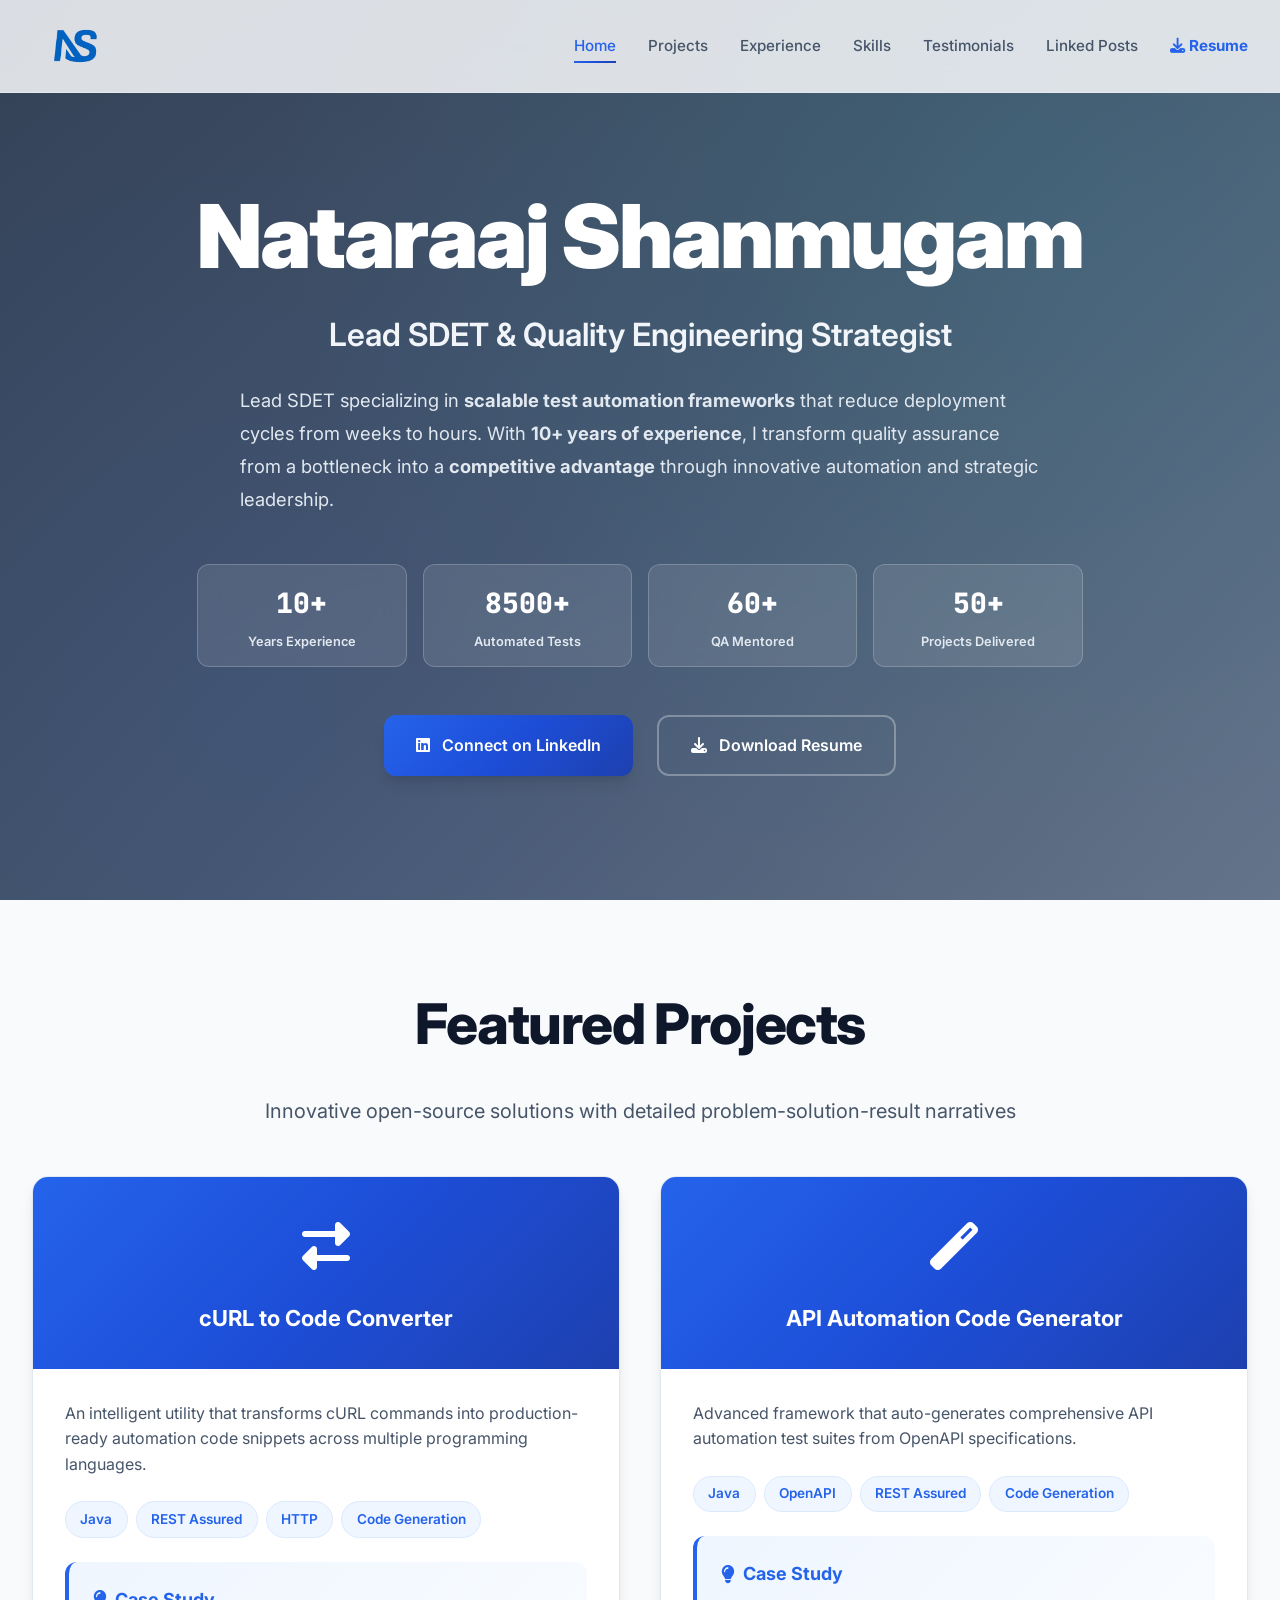
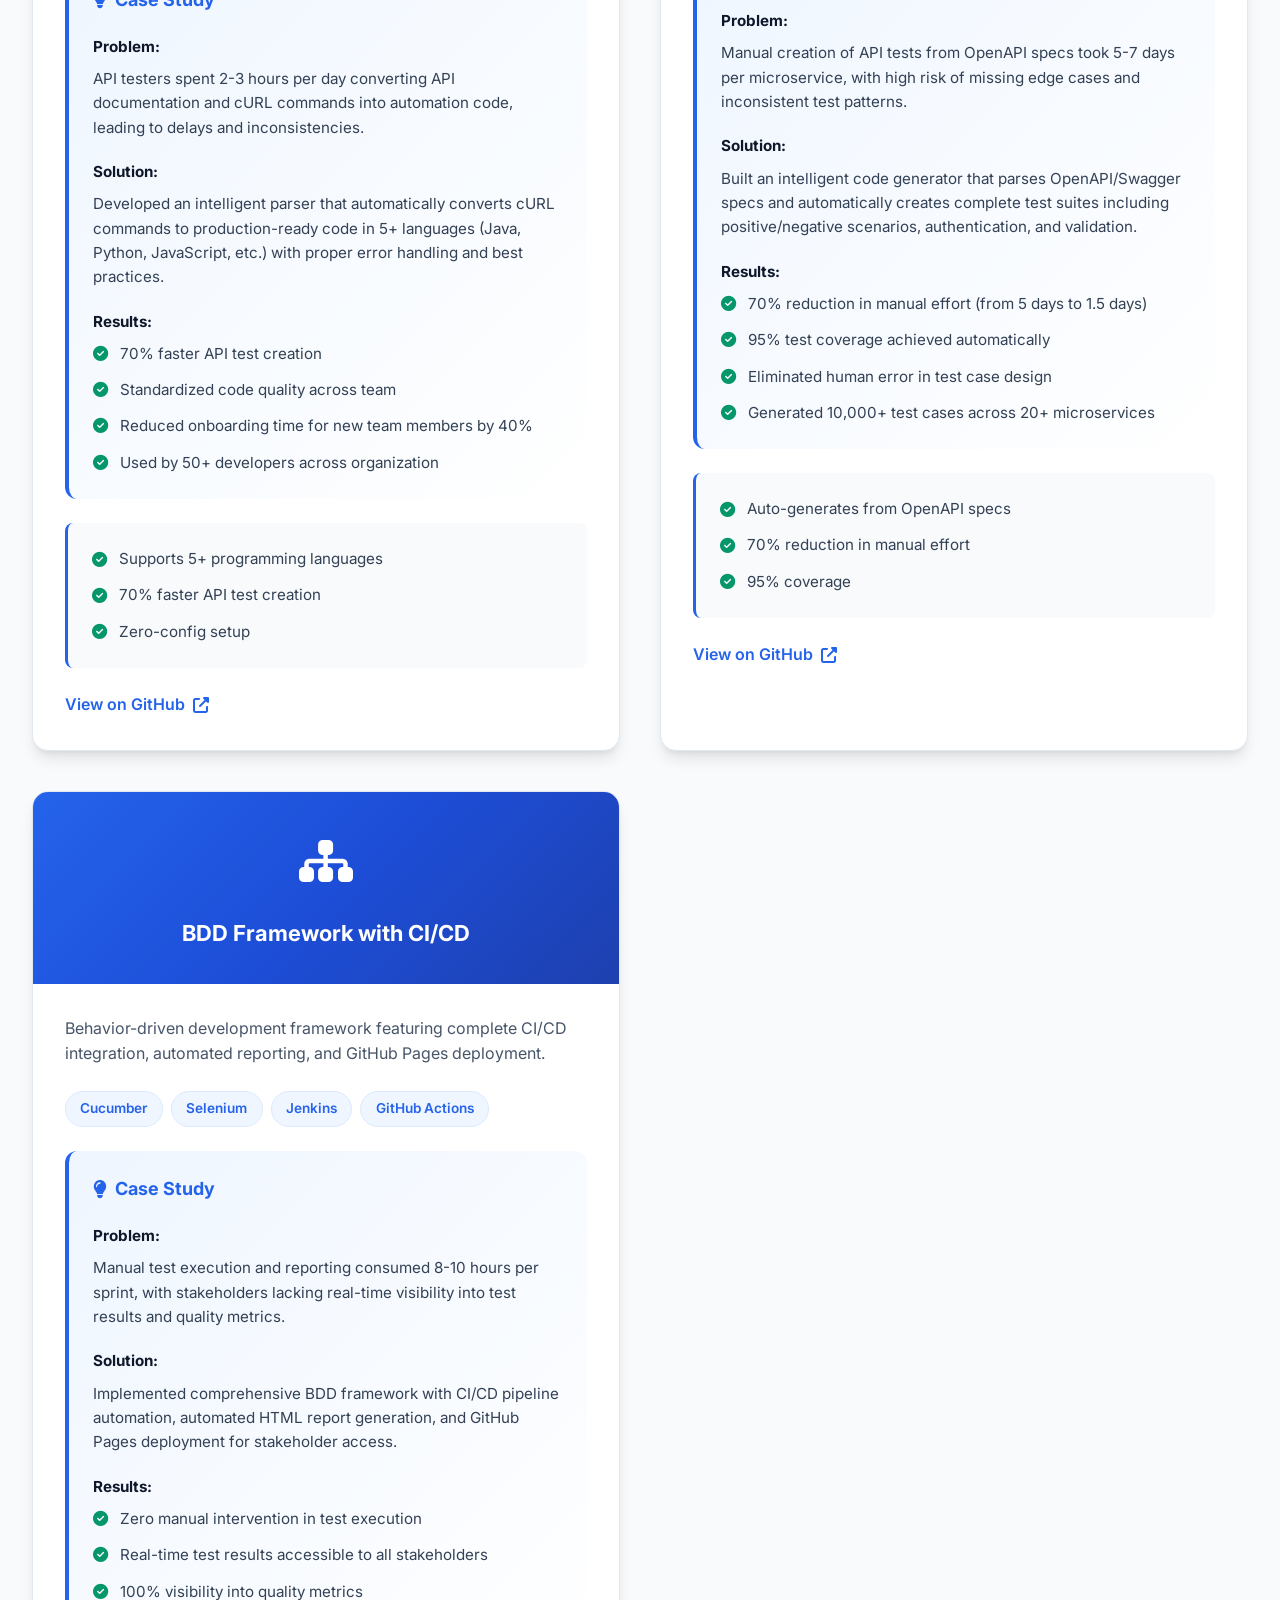
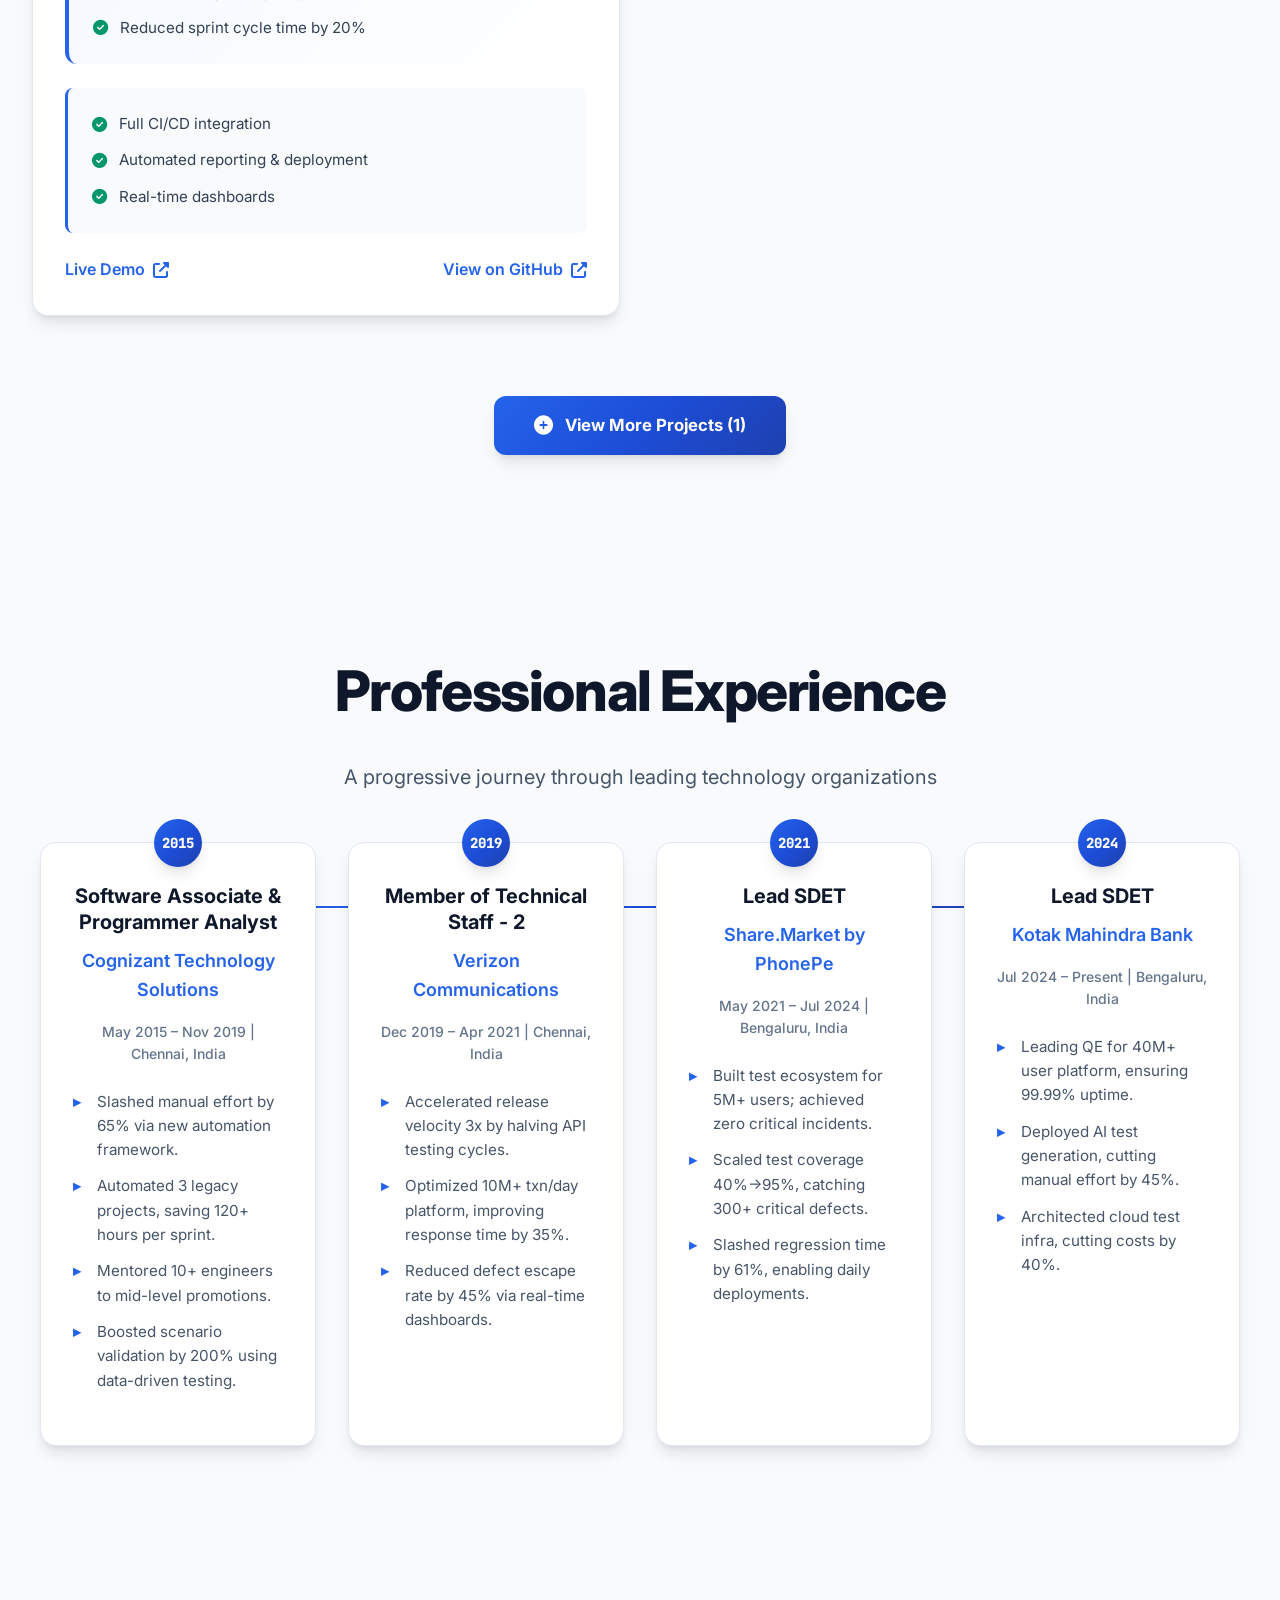
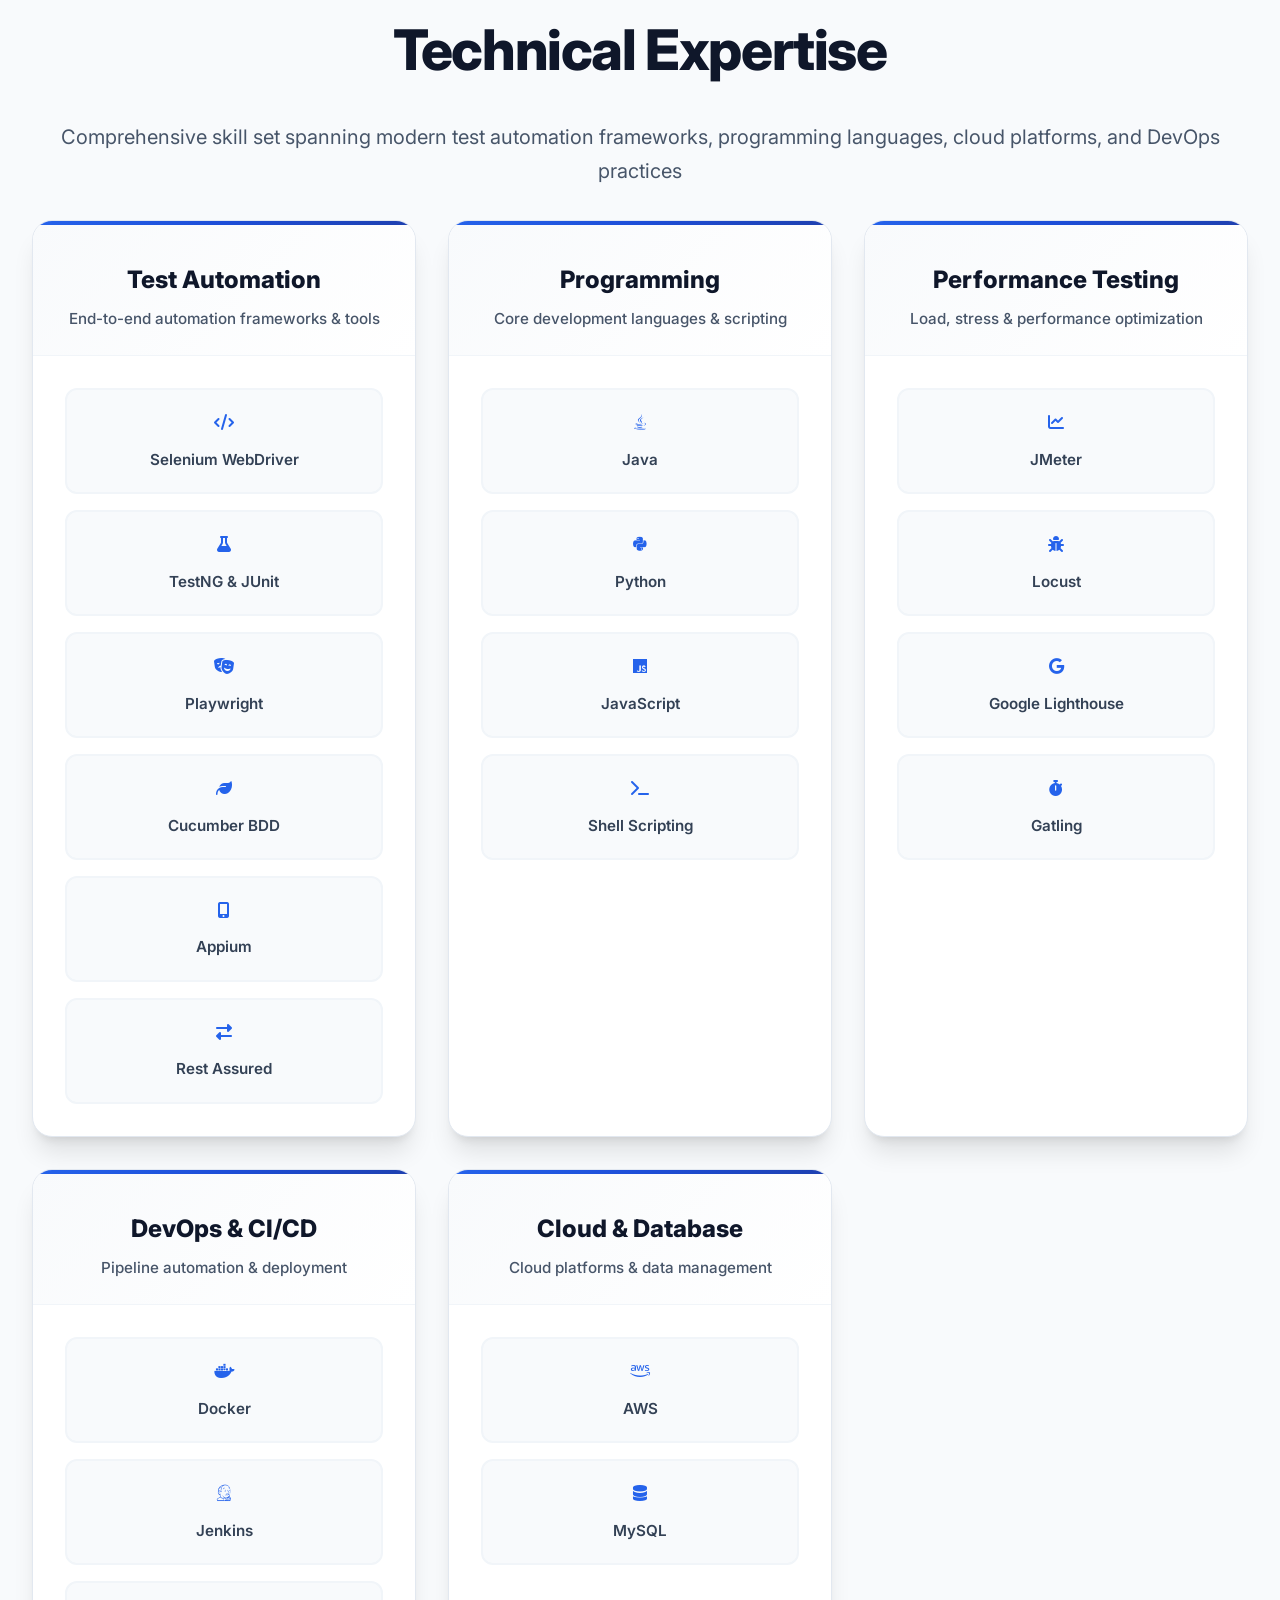
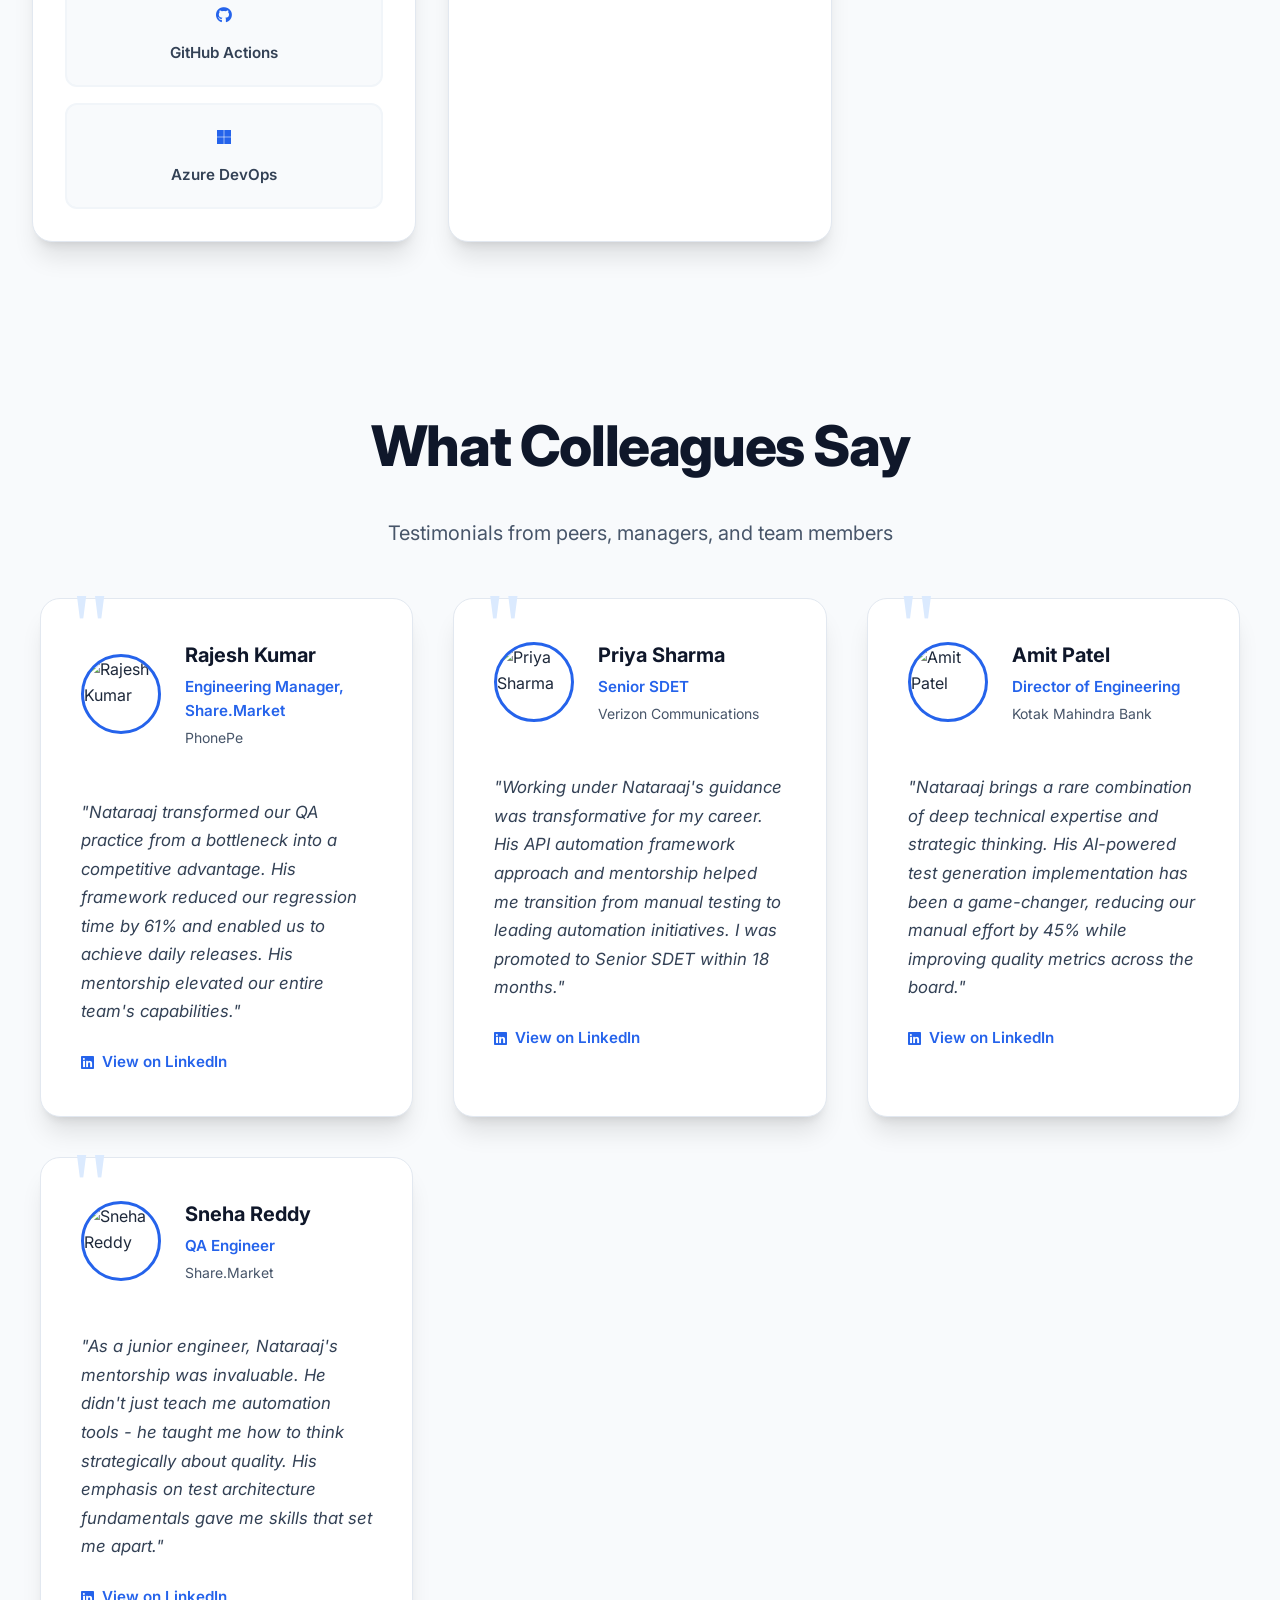
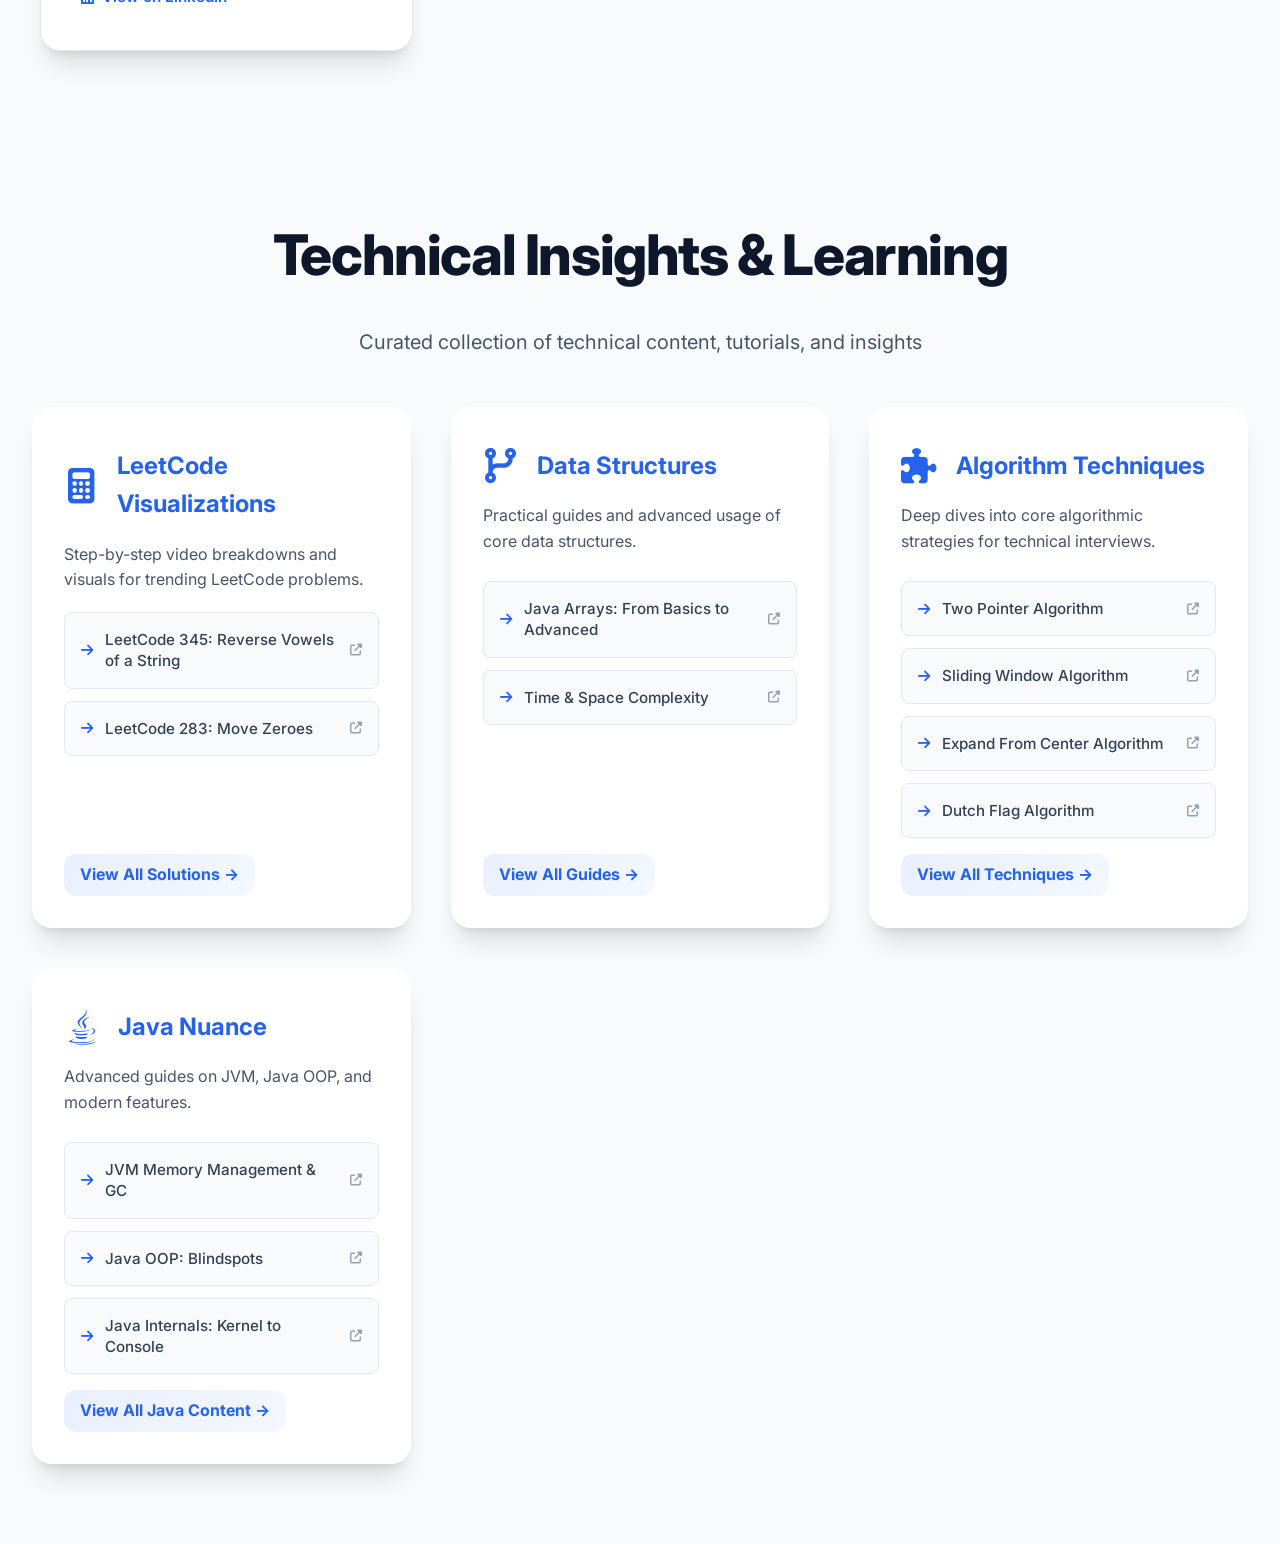
==== commit f0bbd6d6: "With required changes" ====
--- a/index.html
+++ b/index.html
@@ -1,27 +1,31 @@
 <!DOCTYPE html>
 <html lang="en">
+
 <head>
     <meta charset="UTF-8" />
     <meta name="viewport" content="width=device-width, initial-scale=1" />
     <link rel="icon" type="image/png" href="public/logo.png" />
-    <meta name="description" content="Nataraaj Shanmugam - Lead SDET with 10+ years of experience in test automation, quality engineering, and fintech. 60% faster deployments, 70% fewer production bugs." />
-    <meta name="keywords" content="SDET, Test Automation, Quality Engineering, Selenium, Java, CI/CD, Lead QA Engineer, Test Framework Architecture" />
+    <meta name="description"
+        content="Nataraaj Shanmugam - Lead SDET with 10+ years of experience in test automation, quality engineering, and fintech. 60% faster deployments, 70% fewer production bugs." />
+    <meta name="keywords"
+        content="SDET, Test Automation, Quality Engineering, Selenium, Java, CI/CD, Lead QA Engineer, Test Framework Architecture" />
     <meta name="author" content="Nataraaj Shanmugam" />
-    
+
     <!-- Open Graph / Facebook -->
     <meta property="og:type" content="website" />
     <meta property="og:url" content="https://nataraaj-shanmugam.github.io/" />
     <meta property="og:title" content="Nataraaj Shanmugam | Lead SDET & Quality Engineering Strategist" />
-    <meta property="og:description" content="Lead SDET specializing in scalable test automation frameworks. 60% reduction in test execution time, 70% decrease in production bugs." />
+    <meta property="og:description"
+        content="Lead SDET specializing in scalable test automation frameworks. 60% reduction in test execution time, 70% decrease in production bugs." />
     <meta property="og:image" content="https://nataraaj-shanmugam.github.io/profile.jpg" />
-    
+
     <!-- Twitter -->
     <meta property="twitter:card" content="summary_large_image" />
     <meta property="twitter:url" content="https://nataraaj-shanmugam.github.io/" />
     <meta property="twitter:title" content="Nataraaj Shanmugam | Lead SDET" />
     <meta property="twitter:description" content="Lead SDET specializing in scalable test automation frameworks." />
     <meta property="twitter:image" content="https://nataraaj-shanmugam.github.io/profile.jpg" />
-    
+
     <!-- Schema.org markup -->
     <script type="application/ld+json">
     {
@@ -41,12 +45,15 @@
       }
     }
     </script>
-    
+
     <title>Nataraaj Shanmugam | Lead SDET & Quality Engineering Strategist</title>
     <link href="https://cdnjs.cloudflare.com/ajax/libs/font-awesome/6.4.0/css/all.min.css" rel="stylesheet">
-    <link href="https://fonts.googleapis.com/css2?family=Inter:wght@300;400;500;600;700;800;900&family=JetBrains+Mono:wght@400;500;600;700&display=swap" rel="stylesheet">
+    <link
+        href="https://fonts.googleapis.com/css2?family=Inter:wght@300;400;500;600;700;800;900&family=JetBrains+Mono:wght@400;500;600;700&display=swap"
+        rel="stylesheet">
     <link rel="stylesheet" href="./src/index.css">
 </head>
+
 <body>
     <nav class="navbar" id="navbar">
         <div class="nav-content">
@@ -56,16 +63,15 @@
             </button>
             <ul class="nav-menu" id="navMenu">
                 <li><a href="#home" class="nav-link">Home</a></li>
-                <li><a href="#about" class="nav-link">About</a></li>
-                <li><a href="#impact" class="nav-link">Impact</a></li>
+                <li><a href="#projects" class="nav-link">Projects</a></li>
                 <li><a href="#experience" class="nav-link">Experience</a></li>
                 <li><a href="#skills" class="nav-link">Skills</a></li>
-                <li><a href="#certifications" class="nav-link">Certifications</a></li>
-                <li><a href="#projects" class="nav-link">Projects</a></li>
+                <!-- <li><a href="#certifications" class="nav-link">Certifications</a></li> -->
                 <li><a href="#testimonials" class="nav-link">Testimonials</a></li>
-                <li><a href="#learning" class="nav-link">Learning</a></li>
-                <li><a href="#contact" class="nav-link">Contact</a></li>
-                <li><a href="Nataraaj_Shanmugam_Resume.pdf" class="nav-link resume-link" download><i class="fas fa-download"></i> Resume</a></li>
+                <li><a href="#learning" class="nav-link">Linked Posts</a></li>
+                <!-- <li><a href="#contact" class="nav-link">Contact</a></li> -->
+                <li><a href="Nataraaj_Shanmugam_Resume.pdf" class="nav-link resume-link" download><i
+                            class="fas fa-download"></i> Resume</a></li>
             </ul>
         </div>
     </nav>
@@ -75,57 +81,62 @@
                 <div class="hero-content">
                     <h1 class="hero-title">Nataraaj Shanmugam</h1>
                     <h2 class="hero-subtitle">Lead SDET & Quality Engineering Strategist</h2>
-                    <p class="hero-description">Lead SDET specializing in <strong>scalable test automation frameworks</strong> that reduce deployment cycles from weeks to hours. Proven track record of <strong>60% reduction in test execution time</strong> and <strong>70% decrease in production bugs</strong>.</p>
+
+                    <div class="hero-description-merged">
+                        <p>
+                            Lead SDET specializing in <strong>scalable test automation frameworks</strong> that reduce
+                            deployment cycles from weeks to hours. With <strong>10+ years of experience</strong>, I
+                            transform quality assurance from a bottleneck into a <strong>competitive advantage</strong>
+                            through innovative automation and strategic leadership.
+                        </p>
+                    </div>
+
+                    <div class="stats-grid compact-stats">
+                        <div class="stat-card stat-card-glass">
+                            <span class="stat-number stat-number-glass">10+</span>
+                            <span class="stat-label stat-label-glass">Years
+                                Experience</span>
+                        </div>
+                        <div class="stat-card stat-card-glass">
+                            <span class="stat-number stat-number-glass">8500+</span>
+                            <span class="stat-label stat-label-glass">Automated
+                                Tests</span>
+                        </div>
+                        <div class="stat-card stat-card-glass">
+                            <span class="stat-number stat-number-glass">60+</span>
+                            <span class="stat-label stat-label-glass">QA Mentored</span>
+                        </div>
+                        <div class="stat-card stat-card-glass">
+                            <span class="stat-number stat-number-glass">50+</span>
+                            <span class="stat-label stat-label-glass">Projects
+                                Delivered</span>
+                        </div>
+                    </div>
+
                     <div class="hero-cta">
-                        <a href="#contact" class="btn btn-primary"><i class="fas fa-calendar-check"></i> Schedule Consultation</a>
-                        <a href="https://www.linkedin.com/in/nataraajshanmugam-sdet" class="btn btn-primary" target="_blank" rel="noopener"><i class="fab fa-linkedin"></i> Connect on LinkedIn</a>
-                        <a href="Nataraaj_Shanmugam_Resume.pdf" class="btn btn-secondary" download><i class="fas fa-download"></i> Download Resume</a>
-                    </div>
-                </div>
-            </div>
-        </section>
-        
-        <section id="about" class="section reveal">
-            <div class="container">
-                <div class="section-header">
-                    <h2 class="section-title">Quality Engineering Leader</h2>
-                    <p class="section-subtitle">Transforming quality assurance from a bottleneck into a competitive advantage through innovative automation, strategic leadership, and continuous technical excellence.</p>
-                </div>
-                <div class="about-grid">
-                    <div class="about-card">
-                        <div class="avatar"><img src="public/profile.jpg" alt="Nataraaj Shanmugam - Lead SDET" /></div>
-                        <div class="stats-grid">
-                            <div class="stat-card"><span class="stat-number">10+</span><span class="stat-label">Years Experience</span></div>
-                            <div class="stat-card"><span class="stat-number">60+</span><span class="stat-label">QA Professionals Mentored</span></div>
-                            <div class="stat-card"><span class="stat-number">50+</span><span class="stat-label">Projects Delivered</span></div>
-                        </div>
-                    </div>
-                    <div class="about-content">
-                        <p>With over a decade of expertise in Quality Engineering and Test Automation, I specialize in designing intelligent, scalable frameworks that dramatically reduce time-to-market while ensuring uncompromising quality standards.</p>
-                        <p>I believe quality engineering should be an enabler of innovation, not a constraint. My mission is to build adaptive, resilient test ecosystems that empower agile teams to deliver exceptional software at velocity.</p>
-                        <p>As a technical leader and mentor, I've guided over 60 quality engineers in their professional growth, fostering a culture of continuous learning, shared accountability, and technical excellence. My mentees have achieved promotions to senior roles, with 85% reporting improved technical confidence and 70% leading their own automation initiatives.</p>
-                    </div>
-                </div>
-            </div>
-        </section>
-        
-        <section id="impact" class="section reveal" style="background: var(--gray-50);">
-            <div class="container">
-                <div class="section-header">
-                    <h2 class="section-title">Impact at a Glance</h2>
-                    <p class="section-subtitle">Measurable contributions to quality engineering excellence</p>
-                </div>
-                <div class="impact-grid">
-                    <div class="impact-card"><div class="impact-icon"><i class="fas fa-rocket"></i></div><div class="impact-number">60%</div><div class="impact-label">Average reduction in test execution time</div></div>
-                    <div class="impact-card"><div class="impact-icon"><i class="fas fa-code"></i></div><div class="impact-number">10,000+</div><div class="impact-label">Automated test cases created</div></div>
-                    <div class="impact-card"><div class="impact-icon"><i class="fas fa-users"></i></div><div class="impact-number">60+</div><div class="impact-label">QA professionals mentored</div></div>
-                    <div class="impact-card"><div class="impact-icon"><i class="fas fa-chart-line"></i></div><div class="impact-number">95%+</div><div class="impact-label">Test coverage achieved</div></div>
-                    <div class="impact-card"><div class="impact-icon"><i class="fas fa-clock"></i></div><div class="impact-number">70%</div><div class="impact-label">Reduction in bug leakage</div></div>
-                    <div class="impact-card"><div class="impact-icon"><i class="fas fa-project-diagram"></i></div><div class="impact-number">50+</div><div class="impact-label">Projects delivered</div></div>
-                </div>
-            </div>
-        </section>
-        
+                        <!-- <a href="#contact" class="btn btn-primary"><i class="fas fa-calendar-check"></i> Schedule
+                            Consultation</a> -->
+                        <a href="https://www.linkedin.com/in/nataraajshanmugam-sdet" class="btn btn-primary"
+                            target="_blank" rel="noopener"><i class="fab fa-linkedin"></i> Connect on LinkedIn</a>
+                        <a href="Nataraaj_Shanmugam_Resume.pdf" class="btn btn-secondary" download><i
+                                class="fas fa-download"></i> Download Resume</a>
+                    </div>
+                </div>
+            </div>
+        </section>
+
+
+        <section id="projects" class="section reveal">
+            <div class="container">
+                <div class="section-header">
+                    <h2 class="section-title">Featured Projects</h2>
+                    <p class="section-subtitle">Innovative open-source solutions with detailed problem-solution-result
+                        narratives</p>
+                </div>
+                <div class="projects-grid" id="projectsGrid"></div>
+            </div>
+        </section>
+
         <section id="experience" class="section reveal">
             <div class="container">
                 <div class="section-header">
@@ -135,66 +146,17 @@
                 <div class="timeline-container">
                     <div class="timeline-line"></div>
                     <div class="timeline-grid">
-                        <div class="timeline-card">
-                            <div class="timeline-year">2015</div>
-                            <h3 class="job-title">Software Associate & Programmer Analyst</h3>
-                            <p class="company">Cognizant Technology Solutions</p>
-                            <p class="duration">May 2015 – Nov 2019 | Chennai, India</p>
-                            <ul class="timeline-achievements">
-                                <li>Built foundational automation frameworks for healthcare domain projects, reducing manual testing effort by 65%</li>
-                                <li>Transitioned 3 legacy manual testing projects to automated testing, saving 120+ hours per sprint</li>
-                                <li>Mentored 10+ junior QA engineers in automation best practices, with 8 advancing to mid-level roles within 18 months</li>
-                                <li>Implemented data-driven testing approach that increased test scenario coverage by 200%</li>
-                            </ul>
-                        </div>
-                        <div class="timeline-card">
-                            <div class="timeline-year">2019</div>
-                            <h3 class="job-title">Member of Technical Staff - 2</h3>
-                            <p class="company">Verizon Communications</p>
-                            <p class="duration">Dec 2019 – Apr 2021 | Chennai, India</p>
-                            <ul class="timeline-achievements">
-                                <li>Architected API automation framework reducing testing time by 50% (from 40 to 20 hours per release)</li>
-                                <li>Implemented CI/CD integration achieving 90% automation coverage and enabling 3x faster release cycles</li>
-                                <li>Led performance testing initiatives for telecom platform handling 10M+ daily transactions, identifying bottlenecks that improved response time by 35%</li>
-                                <li>Established quality metrics dashboard that provided real-time visibility to stakeholders, reducing defect escape rate by 45%</li>
-                            </ul>
-                        </div>
-                        <div class="timeline-card">
-                            <div class="timeline-year">2021</div>
-                            <h3 class="job-title">Lead SDET</h3>
-                            <p class="company">Share.Market by PhonePe</p>
-                            <p class="duration">May 2021 – Jul 2024 | Bengaluru, India</p>
-                            <ul class="timeline-achievements">
-                                <li>Built test automation framework from scratch for trading platform serving 5M+ users, achieving zero production incidents in first 6 months</li>
-                                <li>Increased test coverage from 40% to 95% within 12 months, catching 300+ critical bugs before production</li>
-                                <li>Reduced regression testing time from 18 hours to 7 hours (61% improvement), enabling daily releases</li>
-                                <li>Mentored team of 8 SDETs across multiple product squads; 3 were promoted to senior positions</li>
-                                <li>Implemented shift-left testing strategy that reduced bug detection cost by 75%</li>
-                                <li>Designed test data management system that eliminated data setup time (previously 4 hours per sprint)</li>
-                            </ul>
-                        </div>
-                        <div class="timeline-card">
-                            <div class="timeline-year">2024</div>
-                            <h3 class="job-title">Lead SDET</h3>
-                            <p class="company">Kotak Mahindra Bank</p>
-                            <p class="duration">Jul 2024 – Present | Bengaluru, India</p>
-                            <ul class="timeline-achievements">
-                                <li>Leading QA for retail banking platform serving 40M+ customers with 99.99% uptime requirement</li>
-                                <li>Implementing AI-powered test generation reducing manual test creation effort by 45%</li>
-                                <li>Mentoring team of 12 QA engineers across product squads, establishing center of excellence for test automation</li>
-                                <li>Architecting cloud-based test execution infrastructure reducing test environment costs by 40%</li>
-                                <li>Driving adoption of contract testing for microservices, reducing integration testing time by 55%</li>
-                            </ul>
-                        </div>
-                    </div>
-                </div>
-            </div>
-        </section>
-        
+                    </div>
+                </div>
+            </div>
+        </section>
+
         <section id="skills" class="section reveal">
             <div class="container">
-                <h2 class="section-title" style="text-align:center;">Technical Expertise</h2>
-                <p class="section-subtitle" style="text-align:center; margin-bottom:2rem;">Comprehensive skill set spanning modern test automation frameworks, programming languages, cloud platforms, and DevOps practices</p>
+                <h2 class="section-title text-center">Technical Expertise</h2>
+                <p class="section-subtitle text-center mb-2rem">Comprehensive skill set
+                    spanning modern test automation frameworks, programming languages, cloud platforms, and DevOps
+                    practices</p>
                 <div id="skillsContainer">
                     <div class="loading-skeleton" id="skillsLoading">
                         <div class="skeleton-grid">
@@ -206,30 +168,21 @@
                 </div>
             </div>
         </section>
-        
-        <section id="certifications" class="section reveal" style="background: var(--gray-50);">
+
+        <!-- <section id="certifications" class="section reveal" style="background: var(--gray-50);">
             <div class="container">
                 <div class="section-header">
                     <h2 class="section-title">Certifications & Professional Development</h2>
                     <p class="section-subtitle">Industry-recognized credentials demonstrating continuous learning and expertise</p>
                 </div>
                 <div class="certifications-grid" id="certificationsGrid">
-                    <!-- Certifications will be loaded here -->
-                </div>
-            </div>
-        </section>
-        
-        <section id="projects" class="section reveal">
-            <div class="container">
-                <div class="section-header">
-                    <h2 class="section-title">Featured Projects & Case Studies</h2>
-                    <p class="section-subtitle">Innovative open-source solutions with detailed problem-solution-result narratives</p>
-                </div>
-                <div class="projects-grid" id="projectsGrid"></div>
-            </div>
-        </section>
-        
-        <section id="testimonials" class="section reveal" style="background: var(--gray-50);">
+      
+                </div>
+            </div>
+        </section> -->
+
+
+        <section id="testimonials" class="section reveal bg-gray-50">
             <div class="container">
                 <div class="section-header">
                     <h2 class="section-title">What Colleagues Say</h2>
@@ -240,7 +193,7 @@
                 </div>
             </div>
         </section>
-        
+
         <section id="learning" class="section reveal">
             <div class="container">
                 <div class="section-header">
@@ -250,8 +203,8 @@
                 <div class="insights-grid" id="insightsGrid"></div>
             </div>
         </section>
-        
-        <section id="contact" class="section reveal">
+
+        <!-- <section id="contact" class="section reveal">
             <div class="container">
                 <div class="section-header">
                     <h2 class="section-title">Let's Connect</h2>
@@ -302,16 +255,17 @@
                     </a>
                 </div>
             </div>
-        </section>
+        </section> -->
     </main>
-    <footer class="footer">
+    <!-- <footer class="footer">
         <div class="container">
             <div class="footer-content">
                 <p class="footer-text">&copy; 2025 Nataraaj Shanmugam. All rights reserved.</p>
                 <p class="footer-subtitle">Engineered with precision for quality excellence</p>
             </div>
         </div>
-    </footer>
+    </footer> -->
     <script src="./src/main.js"></script>
 </body>
+
 </html>
--- a/src/index.css
+++ b/src/index.css
@@ -74,9 +74,18 @@
   overflow-x: hidden;
 }
 
-::-webkit-scrollbar { width: 6px; }
-::-webkit-scrollbar-track { background: var(--gray-100); }
-::-webkit-scrollbar-thumb { background: var(--gradient-tech); border-radius: 3px; }
+::-webkit-scrollbar {
+  width: 6px;
+}
+
+::-webkit-scrollbar-track {
+  background: var(--gray-100);
+}
+
+::-webkit-scrollbar-thumb {
+  background: var(--gradient-tech);
+  border-radius: 3px;
+}
 
 .container {
   max-width: 1400px;
@@ -84,7 +93,7 @@
   padding: 0 2rem;
 }
 
-/* Navigation */
+/* Navigation - FIXED: Always visible */
 .navbar {
   position: fixed;
   top: 0;
@@ -94,7 +103,7 @@
   background: rgba(248, 250, 252, 0.85);
   backdrop-filter: blur(20px);
   border-bottom: 1px solid var(--gray-200);
-  transition: all 0.3s cubic-bezier(0.4, 0, 0.2, 1);
+  transition: background 0.3s ease, box-shadow 0.3s ease;
 }
 
 .navbar.scrolled {
@@ -144,8 +153,15 @@
   transition: width 0.3s ease;
 }
 
-.nav-link:hover, .nav-link.active { color: var(--primary); }
-.nav-link:hover::after, .nav-link.active::after { width: 100%; }
+.nav-link:hover,
+.nav-link.active {
+  color: var(--primary);
+}
+
+.nav-link:hover::after,
+.nav-link.active::after {
+  width: 100%;
+}
 
 .resume-link {
   color: var(--primary) !important;
@@ -190,15 +206,22 @@
   left: 0;
   right: 0;
   bottom: 0;
-  background: 
+  background:
     radial-gradient(circle at 20% 80%, rgba(37, 99, 235, 0.1) 0%, transparent 60%),
     radial-gradient(circle at 80% 20%, rgba(6, 182, 212, 0.1) 0%, transparent 60%);
   animation: float 20s ease-in-out infinite;
 }
 
 @keyframes float {
-  0%, 100% { transform: translateY(0px); }
-  50% { transform: translateY(-20px); }
+
+  0%,
+  100% {
+    transform: translateY(0px);
+  }
+
+  50% {
+    transform: translateY(-20px);
+  }
 }
 
 .hero-content {
@@ -305,15 +328,17 @@
   line-height: 1.7;
 }
 
-/* About Section */
+/* About Section - FIXED: Sticky card layout */
 .about-grid {
   display: grid;
-  grid-template-columns: 1fr 2fr;
-  gap: 6rem;
-  align-items: center;
+  grid-template-columns: 400px 1fr;
+  gap: 4rem;
+  align-items: start;
 }
 
 .about-card {
+  position: sticky;
+  top: 100px;
   display: flex;
   flex-direction: column;
   align-items: center;
@@ -322,7 +347,6 @@
   border-radius: var(--border-radius-2xl);
   box-shadow: var(--shadow-xl);
   border: 1px solid var(--gray-200);
-  position: relative;
 }
 
 .about-card::before {
@@ -347,7 +371,7 @@
 }
 
 .avatar img {
-  width: 165%;
+  width: 100%;
   object-fit: contain;
 }
 
@@ -562,7 +586,7 @@
   font-weight: bold;
 }
 
-/* Skills */
+/* Skills - FIXED: Reduced icon size */
 .skills-grid {
   display: grid;
   grid-template-columns: repeat(3, 1fr);
@@ -644,7 +668,7 @@
 }
 
 .skill-item-icon {
-  font-size: 1.5rem;
+  font-size: 1rem;
   margin-bottom: 0.75rem;
   color: var(--primary);
   transition: color 0.3s ease;
@@ -668,12 +692,10 @@
 }
 
 .skeleton-card {
-  background: linear-gradient(
-    90deg,
-    var(--gray-100) 25%,
-    var(--gray-200) 50%,
-    var(--gray-100) 75%
-  );
+  background: linear-gradient(90deg,
+      var(--gray-100) 25%,
+      var(--gray-200) 50%,
+      var(--gray-100) 75%);
   background-size: 200% 100%;
   animation: loading 1.5s ease-in-out infinite;
   border-radius: var(--border-radius-xl);
@@ -681,8 +703,13 @@
 }
 
 @keyframes loading {
-  0% { background-position: 200% 0; }
-  100% { background-position: -200% 0; }
+  0% {
+    background-position: 200% 0;
+  }
+
+  100% {
+    background-position: -200% 0;
+  }
 }
 
 .error-message {
@@ -695,11 +722,12 @@
   border: 2px dashed var(--danger);
 }
 
-/* Projects */
+/* Projects - FIXED: With view more functionality */
 .projects-grid {
   display: grid;
   grid-template-columns: repeat(auto-fit, minmax(400px, 1fr));
   gap: 2.5rem;
+  margin-bottom: 2rem;
 }
 
 .project-card {
@@ -797,14 +825,141 @@
   align-items: center;
   gap: 0.5rem;
   color: var(--primary);
+  font-weight: 600;
   text-decoration: none;
-  font-weight: 600;
-  transition: all 0.3s ease;
+  transition: color 0.3s ease;
 }
 
 .project-link:hover {
   color: var(--primary-dark);
+}
+
+/* Refactored Inline Styles */
+
+/* Utilities */
+.text-center {
+  text-align: center;
+}
+
+.mb-2rem {
+  margin-bottom: 2rem;
+}
+
+.bg-gray-50 {
+  background: var(--gray-50);
+}
+
+/* Hero Section Refinements */
+.hero-description-merged {
+  text-align: left;
+  max-width: 800px;
+  margin: 0 auto 3rem;
+  color: var(--gray-200);
+  font-size: 1.15rem;
+  line-height: 1.8;
+}
+
+.hero-description-merged p {
+  margin-bottom: 1.5rem;
+}
+
+.compact-stats {
+  margin-bottom: 3rem;
+  display: grid;
+  grid-template-columns: repeat(auto-fit, minmax(160px, 1fr));
+  gap: 1rem;
+  max-width: 1000px;
+  margin-left: auto;
+  margin-right: auto;
+}
+
+.stat-card-glass {
+  background: rgba(255, 255, 255, 0.1);
+  border: 1px solid rgba(255, 255, 255, 0.2);
+  backdrop-filter: blur(10px);
+  padding: 1rem;
+  border-radius: 12px;
+}
+
+.stat-number-glass {
+  color: white;
+  font-size: 1.75rem;
+  display: block;
+  margin-bottom: 0.25rem;
+}
+
+.stat-label-glass {
+  color: var(--gray-200);
+  font-size: 0.8rem;
+  line-height: 1.2;
+}
+
+/* JS Animation Styles */
+.timeline-card-hidden {
+  opacity: 0;
+  transform: translateY(30px);
+}
+
+.timeline-card-transition {
+  transition: all 0.6s cubic-bezier(0.4, 0, 0.2, 1);
+}
+
+.timeline-card-visible {
+  opacity: 1;
+  transform: translateY(0);
+}
+
+/* Ripple Effect */
+.ripple {
+  position: absolute;
+  border-radius: 50%;
+  background: rgba(255, 255, 255, 0.6);
+  transform: scale(0);
+  animation: ripple 0.6s linear;
+  pointer-events: none;
+  z-index: 1000;
+}
+
+@keyframes ripple {
+  to {
+    transform: scale(4);
+    opacity: 0;
+  }
+}
+
+
+
+/* View More Projects Button */
+.view-more-container {
+  text-align: center;
+  margin-top: 3rem;
+  padding: 2rem 0;
+}
+
+.view-more-btn {
+  display: inline-flex;
+  align-items: center;
+  gap: 0.75rem;
+  padding: 1rem 2.5rem;
+  background: var(--gradient-tech);
+  color: white;
+  text-decoration: none;
+  border-radius: var(--border-radius-lg);
+  font-weight: 700;
+  font-size: 1.05rem;
+  transition: all 0.3s ease;
+  box-shadow: var(--shadow-lg);
+  border: none;
+  cursor: pointer;
+}
+
+.view-more-btn:hover {
   transform: translateY(-2px);
+  box-shadow: var(--shadow-2xl);
+}
+
+.view-more-btn i {
+  font-size: 1.2rem;
 }
 
 /* Insights */
@@ -1003,6 +1158,13 @@
   margin-bottom: 1rem;
 }
 
+.contact-card p {
+  font-size: 0.95rem;
+  color: var(--gray-600);
+  margin-top: 0.75rem;
+  line-height: 1.5;
+}
+
 /* Footer */
 .footer {
   background: var(--gray-900);
@@ -1034,18 +1196,270 @@
   transform: translateY(0);
 }
 
+/* Certifications Section */
+.certifications-grid {
+  display: grid;
+  grid-template-columns: repeat(auto-fit, minmax(280px, 1fr));
+  gap: 2rem;
+  max-width: 1200px;
+  margin: 0 auto;
+}
+
+.certification-card {
+  background: white;
+  padding: 2.5rem 2rem;
+  border-radius: var(--border-radius-xl);
+  box-shadow: var(--shadow-lg);
+  border: 1px solid var(--gray-200);
+  text-align: center;
+  transition: all 0.3s ease;
+  position: relative;
+}
+
+.certification-card::before {
+  content: '';
+  position: absolute;
+  top: 0;
+  left: 0;
+  right: 0;
+  height: 4px;
+  background: var(--gradient-success);
+}
+
+.certification-card:hover {
+  transform: translateY(-8px);
+  box-shadow: var(--shadow-2xl);
+}
+
+.cert-icon {
+  font-size: 3rem;
+  color: var(--success);
+  margin-bottom: 1.5rem;
+}
+
+.cert-title {
+  font-size: 1.25rem;
+  font-weight: 700;
+  color: var(--gray-900);
+  margin-bottom: 0.75rem;
+  line-height: 1.3;
+}
+
+.cert-issuer {
+  font-size: 1rem;
+  color: var(--primary);
+  font-weight: 600;
+  margin-bottom: 0.5rem;
+}
+
+.cert-year {
+  font-size: 0.875rem;
+  color: var(--gray-500);
+  margin-bottom: 1rem;
+}
+
+.cert-description {
+  font-size: 0.95rem;
+  color: var(--gray-600);
+  line-height: 1.6;
+}
+
+/* Testimonials Section */
+.testimonials-grid {
+  display: grid;
+  grid-template-columns: repeat(auto-fit, minmax(320px, 1fr));
+  gap: 2.5rem;
+  max-width: 1200px;
+  margin: 0 auto;
+}
+
+.testimonial-card {
+  background: white;
+  padding: 2.5rem;
+  border-radius: var(--border-radius-2xl);
+  box-shadow: var(--shadow-xl);
+  border: 1px solid var(--gray-200);
+  transition: all 0.3s ease;
+  position: relative;
+}
+
+.testimonial-card::before {
+  content: '"';
+  position: absolute;
+  top: -20px;
+  left: 30px;
+  font-size: 6rem;
+  color: var(--primary-100);
+  font-family: Georgia, serif;
+  line-height: 1;
+}
+
+.testimonial-card:hover {
+  transform: translateY(-5px);
+  box-shadow: var(--shadow-2xl);
+}
+
+.testimonial-header {
+  display: flex;
+  align-items: center;
+  gap: 1.5rem;
+  margin-bottom: 1.5rem;
+  position: relative;
+  z-index: 2;
+}
+
+.testimonial-photo {
+  width: 80px;
+  height: 80px;
+  border-radius: 50%;
+  border: 3px solid var(--primary);
+  object-fit: cover;
+}
+
+.testimonial-info {
+  flex: 1;
+}
+
+.testimonial-name {
+  font-size: 1.25rem;
+  font-weight: 700;
+  color: var(--gray-900);
+  margin-bottom: 0.25rem;
+}
+
+.testimonial-role {
+  font-size: 0.95rem;
+  color: var(--primary);
+  font-weight: 600;
+  margin-bottom: 0.25rem;
+}
+
+.testimonial-company {
+  font-size: 0.875rem;
+  color: var(--gray-600);
+}
+
+.testimonial-rating {
+  display: flex;
+  gap: 0.25rem;
+  margin-bottom: 1.5rem;
+  color: #f59e0b;
+}
+
+.testimonial-text {
+  font-size: 1.05rem;
+  line-height: 1.7;
+  color: var(--gray-700);
+  font-style: italic;
+  margin-bottom: 1.5rem;
+  position: relative;
+  z-index: 2;
+}
+
+.testimonial-link {
+  display: inline-flex;
+  align-items: center;
+  gap: 0.5rem;
+  color: var(--primary);
+  text-decoration: none;
+  font-weight: 600;
+  font-size: 0.95rem;
+  transition: all 0.3s ease;
+}
+
+.testimonial-link:hover {
+  color: var(--primary-dark);
+  transform: translateX(3px);
+}
+
+/* Case Study Section within Projects */
+.case-study {
+  background: linear-gradient(135deg, var(--primary-50) 0%, white 100%);
+  border-radius: var(--border-radius-lg);
+  padding: 1.5rem;
+  margin: 1.5rem 0;
+  border-left: 4px solid var(--primary);
+}
+
+.case-study-title {
+  font-size: 1.125rem;
+  font-weight: 700;
+  color: var(--primary);
+  margin-bottom: 1.25rem;
+  display: flex;
+  align-items: center;
+  gap: 0.5rem;
+}
+
+.case-study-section {
+  margin-bottom: 1.25rem;
+}
+
+.case-study-section:last-child {
+  margin-bottom: 0;
+}
+
+.case-study-section strong {
+  display: block;
+  color: var(--gray-900);
+  font-weight: 700;
+  margin-bottom: 0.5rem;
+  font-size: 0.95rem;
+}
+
+.case-study-section p {
+  color: var(--gray-700);
+  line-height: 1.6;
+  font-size: 0.95rem;
+  margin: 0;
+}
+
+.case-study-results {
+  list-style: none;
+  padding: 0;
+  margin: 0;
+}
+
+.case-study-results li {
+  display: flex;
+  align-items: flex-start;
+  gap: 0.75rem;
+  margin-bottom: 0.75rem;
+  color: var(--gray-700);
+  font-size: 0.95rem;
+  line-height: 1.6;
+}
+
+.case-study-results li:last-child {
+  margin-bottom: 0;
+}
+
+.case-study-results i {
+  color: var(--success);
+  margin-top: 0.25rem;
+  flex-shrink: 0;
+}
+
 /* Responsive */
 @media (max-width: 1024px) {
   .about-grid {
     grid-template-columns: 1fr;
-    gap: 4rem;
-  }
+    gap: 3rem;
+  }
+
+  .about-card {
+    position: relative;
+    top: auto;
+  }
+
   .timeline-grid {
     grid-template-columns: repeat(2, 1fr);
   }
+
   .timeline-line {
     display: none;
   }
+
   .skills-grid {
     grid-template-columns: repeat(2, 1fr);
   }
@@ -1055,17 +1469,19 @@
   .container {
     padding: 0 1rem;
   }
+
   .hero {
     padding: 6rem 0 4rem;
   }
+
   .section {
     padding: 3.5rem 0;
   }
-  
+
   .nav-toggle {
     display: flex;
   }
-  
+
   .nav-menu {
     position: fixed;
     top: 0;
@@ -1077,58 +1493,90 @@
     flex-direction: column;
     padding: 5rem 2rem 2rem;
     gap: 1.5rem;
-    box-shadow: -5px 0 15px rgba(0,0,0,0.1);
+    box-shadow: -5px 0 15px rgba(0, 0, 0, 0.1);
     transition: right 0.3s ease;
     z-index: 1000;
   }
-  
+
   .nav-menu.active {
     right: 0;
   }
-  
+
   .nav-toggle.active span:nth-child(1) {
     transform: rotate(45deg) translate(8px, 8px);
   }
-  
+
   .nav-toggle.active span:nth-child(2) {
     opacity: 0;
   }
-  
+
   .nav-toggle.active span:nth-child(3) {
     transform: rotate(-45deg) translate(7px, -7px);
   }
-  
+
   .nav-link {
     font-size: 1.1rem;
     padding: 0.75rem 0;
     border-bottom: 1px solid var(--gray-100);
   }
-  
+
   .hero-cta {
     flex-direction: column;
     align-items: center;
   }
-  
-  .timeline-grid, .skills-grid, .projects-grid, .insights-grid {
+
+  .timeline-grid,
+  .skills-grid,
+  .projects-grid,
+  .insights-grid {
     grid-template-columns: 1fr;
   }
-  
+
   .about-card {
     padding: 1.5rem;
   }
-  
+
   .stats-grid {
     flex-direction: column;
     gap: 1rem;
   }
-  
+
   .impact-grid {
     grid-template-columns: repeat(2, 1fr);
     gap: 1.5rem;
   }
-  
+
   .skeleton-grid {
     grid-template-columns: 1fr;
+  }
+
+  .certifications-grid,
+  .testimonials-grid {
+    grid-template-columns: 1fr;
+  }
+
+  .testimonial-header {
+    flex-direction: column;
+    text-align: center;
+  }
+
+  .testimonial-card::before {
+    left: 50%;
+    transform: translateX(-50%);
+  }
+
+  .case-study {
+    padding: 1rem;
+  }
+
+  .avatar {
+    width: 10px;
+    height: 160px;
+  }
+
+  .view-more-btn {
+    padding: 0.875rem 2rem;
+    font-size: 1rem;
   }
 }
 
@@ -1136,321 +1584,8 @@
   .impact-grid {
     grid-template-columns: 1fr;
   }
-  
+
   .project-links {
     flex-direction: column;
   }
-}
-
-/* Certifications Section */
-.certifications-grid {
-  display: grid;
-  grid-template-columns: repeat(auto-fit, minmax(280px, 1fr));
-  gap: 2rem;
-  max-width: 1200px;
-  margin: 0 auto;
-}
-
-.certification-card {
-  background: white;
-  padding: 2.5rem 2rem;
-  border-radius: var(--border-radius-xl);
-  box-shadow: var(--shadow-lg);
-  border: 1px solid var(--gray-200);
-  text-align: center;
-  transition: all 0.3s ease;
-  position: relative;
-}
-
-.certification-card::before {
-  content: '';
-  position: absolute;
-  top: 0;
-  left: 0;
-  right: 0;
-  height: 4px;
-  background: var(--gradient-success);
-}
-
-.certification-card:hover {
-  transform: translateY(-8px);
-  box-shadow: var(--shadow-2xl);
-}
-
-.cert-icon {
-  font-size: 3rem;
-  color: var(--success);
-  margin-bottom: 1.5rem;
-}
-
-.cert-title {
-  font-size: 1.25rem;
-  font-weight: 700;
-  color: var(--gray-900);
-  margin-bottom: 0.75rem;
-  line-height: 1.3;
-}
-
-.cert-issuer {
-  font-size: 1rem;
-  color: var(--primary);
-  font-weight: 600;
-  margin-bottom: 0.5rem;
-}
-
-.cert-year {
-  font-size: 0.875rem;
-  color: var(--gray-500);
-  margin-bottom: 1rem;
-}
-
-.cert-description {
-  font-size: 0.95rem;
-  color: var(--gray-600);
-  line-height: 1.6;
-}
-
-/* Testimonials Section */
-.testimonials-grid {
-  display: grid;
-  grid-template-columns: repeat(auto-fit, minmax(320px, 1fr));
-  gap: 2.5rem;
-  max-width: 1200px;
-  margin: 0 auto;
-}
-
-.testimonial-card {
-  background: white;
-  padding: 2.5rem;
-  border-radius: var(--border-radius-2xl);
-  box-shadow: var(--shadow-xl);
-  border: 1px solid var(--gray-200);
-  transition: all 0.3s ease;
-  position: relative;
-}
-
-.testimonial-card::before {
-  content: '"';
-  position: absolute;
-  top: -20px;
-  left: 30px;
-  font-size: 6rem;
-  color: var(--primary-100);
-  font-family: Georgia, serif;
-  line-height: 1;
-}
-
-.testimonial-card:hover {
-  transform: translateY(-5px);
-  box-shadow: var(--shadow-2xl);
-}
-
-.testimonial-header {
-  display: flex;
-  align-items: center;
-  gap: 1.5rem;
-  margin-bottom: 1.5rem;
-  position: relative;
-  z-index: 2;
-}
-
-.testimonial-photo {
-  width: 80px;
-  height: 80px;
-  border-radius: 50%;
-  border: 3px solid var(--primary);
-  object-fit: cover;
-}
-
-.testimonial-info {
-  flex: 1;
-}
-
-.testimonial-name {
-  font-size: 1.25rem;
-  font-weight: 700;
-  color: var(--gray-900);
-  margin-bottom: 0.25rem;
-}
-
-.testimonial-role {
-  font-size: 0.95rem;
-  color: var(--primary);
-  font-weight: 600;
-  margin-bottom: 0.25rem;
-}
-
-.testimonial-company {
-  font-size: 0.875rem;
-  color: var(--gray-600);
-}
-
-.testimonial-rating {
-  display: flex;
-  gap: 0.25rem;
-  margin-bottom: 1.5rem;
-  color: #f59e0b;
-}
-
-.testimonial-text {
-  font-size: 1.05rem;
-  line-height: 1.7;
-  color: var(--gray-700);
-  font-style: italic;
-  margin-bottom: 1.5rem;
-  position: relative;
-  z-index: 2;
-}
-
-.testimonial-link {
-  display: inline-flex;
-  align-items: center;
-  gap: 0.5rem;
-  color: var(--primary);
-  text-decoration: none;
-  font-weight: 600;
-  font-size: 0.95rem;
-  transition: all 0.3s ease;
-}
-
-.testimonial-link:hover {
-  color: var(--primary-dark);
-  transform: translateX(3px);
-}
-
-/* Case Study Section within Projects */
-.case-study {
-  background: linear-gradient(135deg, var(--primary-50) 0%, white 100%);
-  border-radius: var(--border-radius-lg);
-  padding: 1.5rem;
-  margin: 1.5rem 0;
-  border-left: 4px solid var(--primary);
-}
-
-.case-study-title {
-  font-size: 1.125rem;
-  font-weight: 700;
-  color: var(--primary);
-  margin-bottom: 1.25rem;
-  display: flex;
-  align-items: center;
-  gap: 0.5rem;
-}
-
-.case-study-section {
-  margin-bottom: 1.25rem;
-}
-
-.case-study-section:last-child {
-  margin-bottom: 0;
-}
-
-.case-study-section strong {
-  display: block;
-  color: var(--gray-900);
-  font-weight: 700;
-  margin-bottom: 0.5rem;
-  font-size: 0.95rem;
-}
-
-.case-study-section p {
-  color: var(--gray-700);
-  line-height: 1.6;
-  font-size: 0.95rem;
-  margin: 0;
-}
-
-.case-study-results {
-  list-style: none;
-  padding: 0;
-  margin: 0;
-}
-
-.case-study-results li {
-  display: flex;
-  align-items: flex-start;
-  gap: 0.75rem;
-  margin-bottom: 0.75rem;
-  color: var(--gray-700);
-  font-size: 0.95rem;
-  line-height: 1.6;
-}
-
-.case-study-results li:last-child {
-  margin-bottom: 0;
-}
-
-.case-study-results i {
-  color: var(--success);
-  margin-top: 0.25rem;
-  flex-shrink: 0;
-}
-
-/* Enhanced Contact Cards */
-.contact-grid {
-  display: grid;
-  grid-template-columns: repeat(auto-fit, minmax(280px, 1fr));
-  gap: 2rem;
-  max-width: 1200px;
-  margin: 0 auto;
-}
-
-.contact-card p {
-  font-size: 0.95rem;
-  color: var(--gray-600);
-  margin-top: 0.75rem;
-  line-height: 1.5;
-}
-
-/* Avatar Enhancement for Profile Photo */
-.avatar {
-  width: 200px;
-  height: 200px;
-  border-radius: 50%;
-  overflow: hidden;
-  margin-bottom: 2rem;
-  border: 4px solid var(--primary);
-  box-shadow: var(--shadow-xl);
-  position: relative;
-}
-
-.avatar::after {
-  content: '';
-  position: absolute;
-  inset: 0;
-  border-radius: 50%;
-  background: linear-gradient(135deg, transparent 0%, rgba(37, 99, 235, 0.1) 100%);
-}
-
-.avatar img {
-  width: 100%;
-  height: 100%;
-  object-fit: cover;
-}
-
-/* Responsive Adjustments */
-@media (max-width: 768px) {
-  .certifications-grid,
-  .testimonials-grid {
-    grid-template-columns: 1fr;
-  }
-  
-  .testimonial-header {
-    flex-direction: column;
-    text-align: center;
-  }
-  
-  .testimonial-card::before {
-    left: 50%;
-    transform: translateX(-50%);
-  }
-  
-  .case-study {
-    padding: 1rem;
-  }
-  
-  .avatar {
-    width: 160px;
-    height: 160px;
-  }
 }
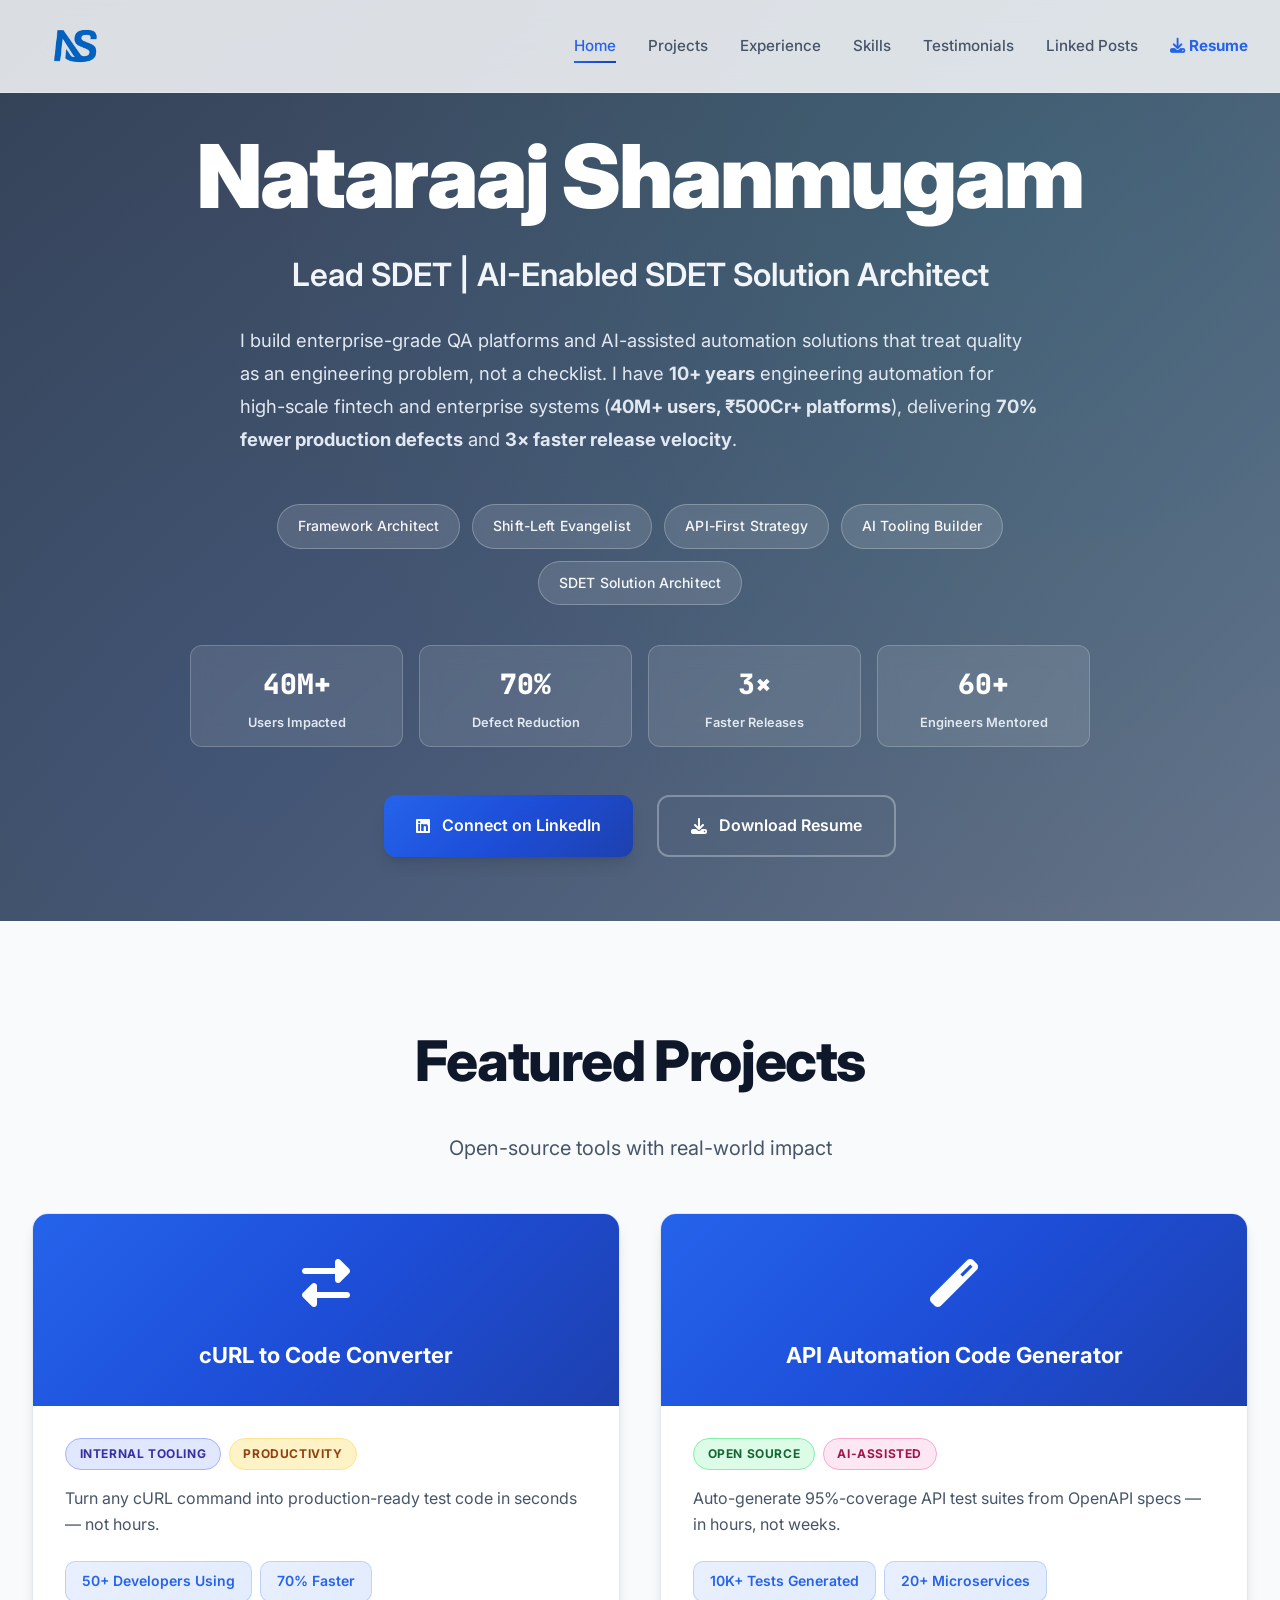
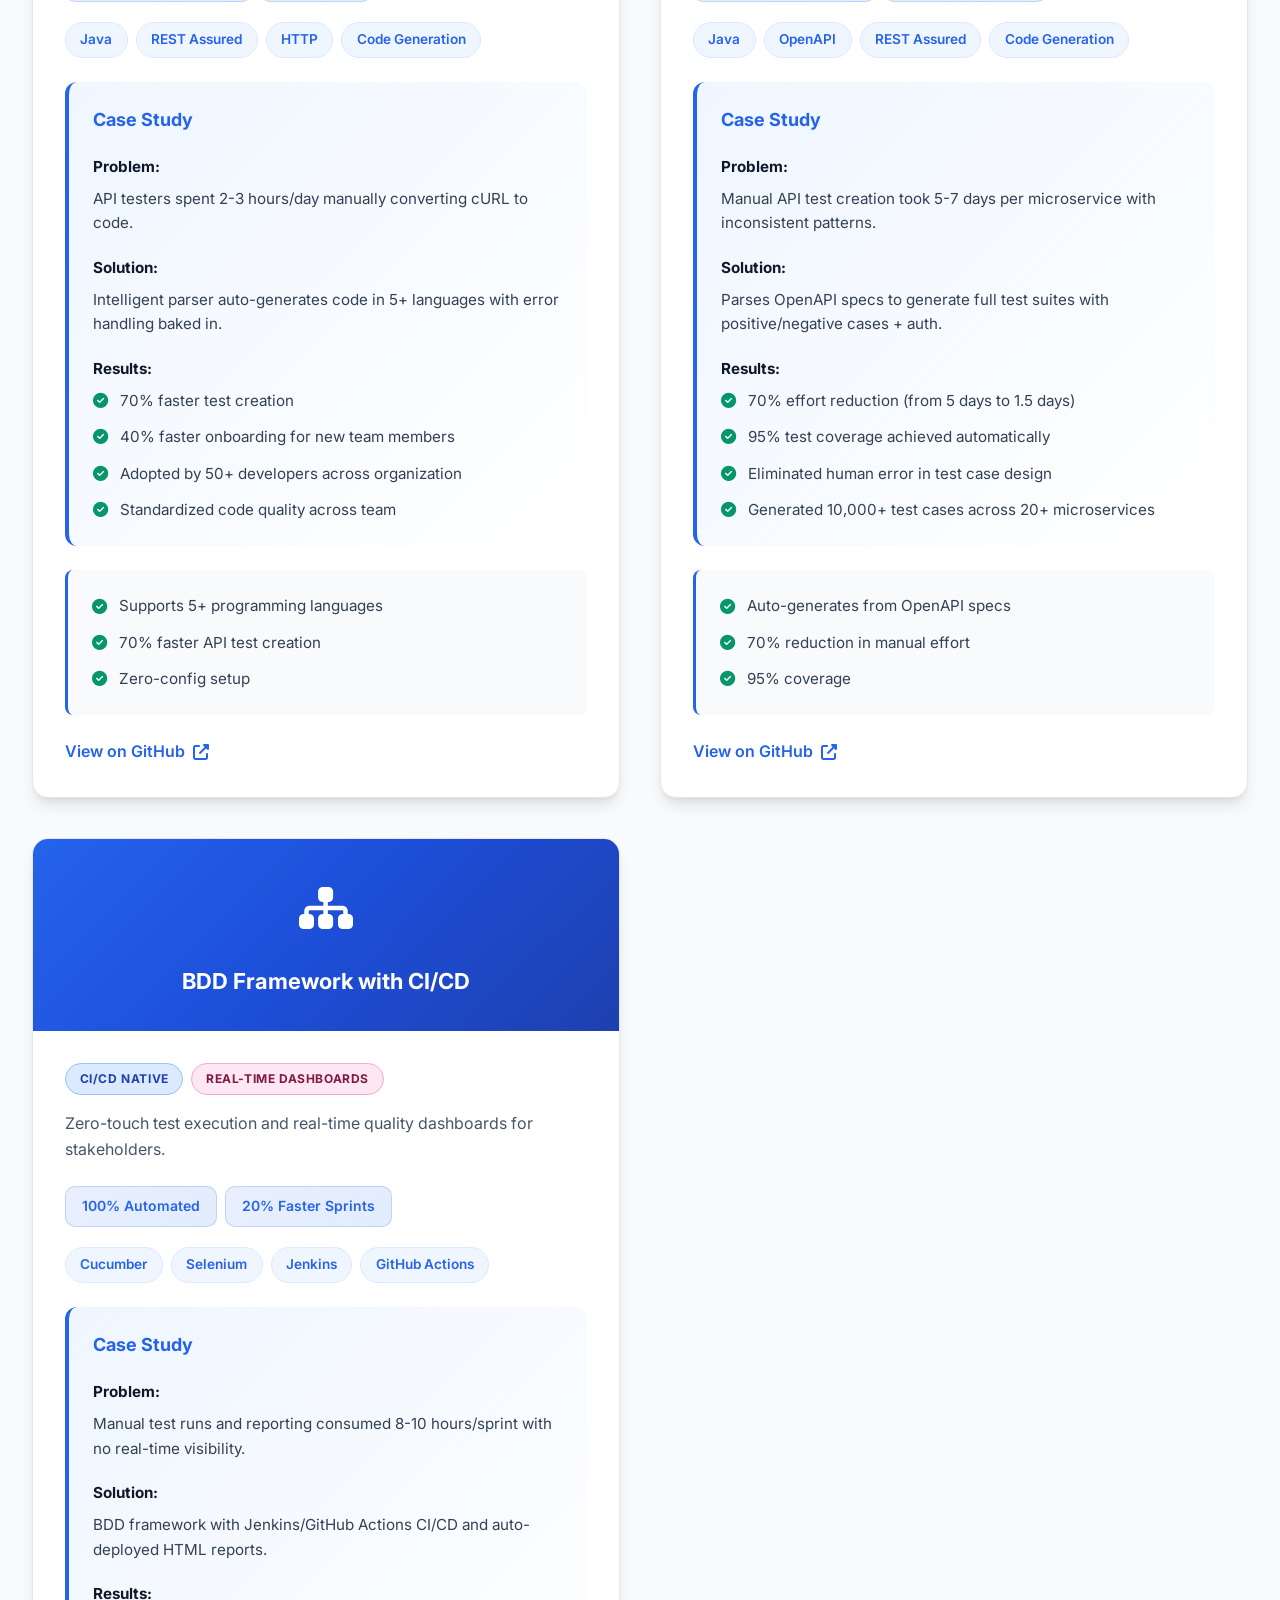
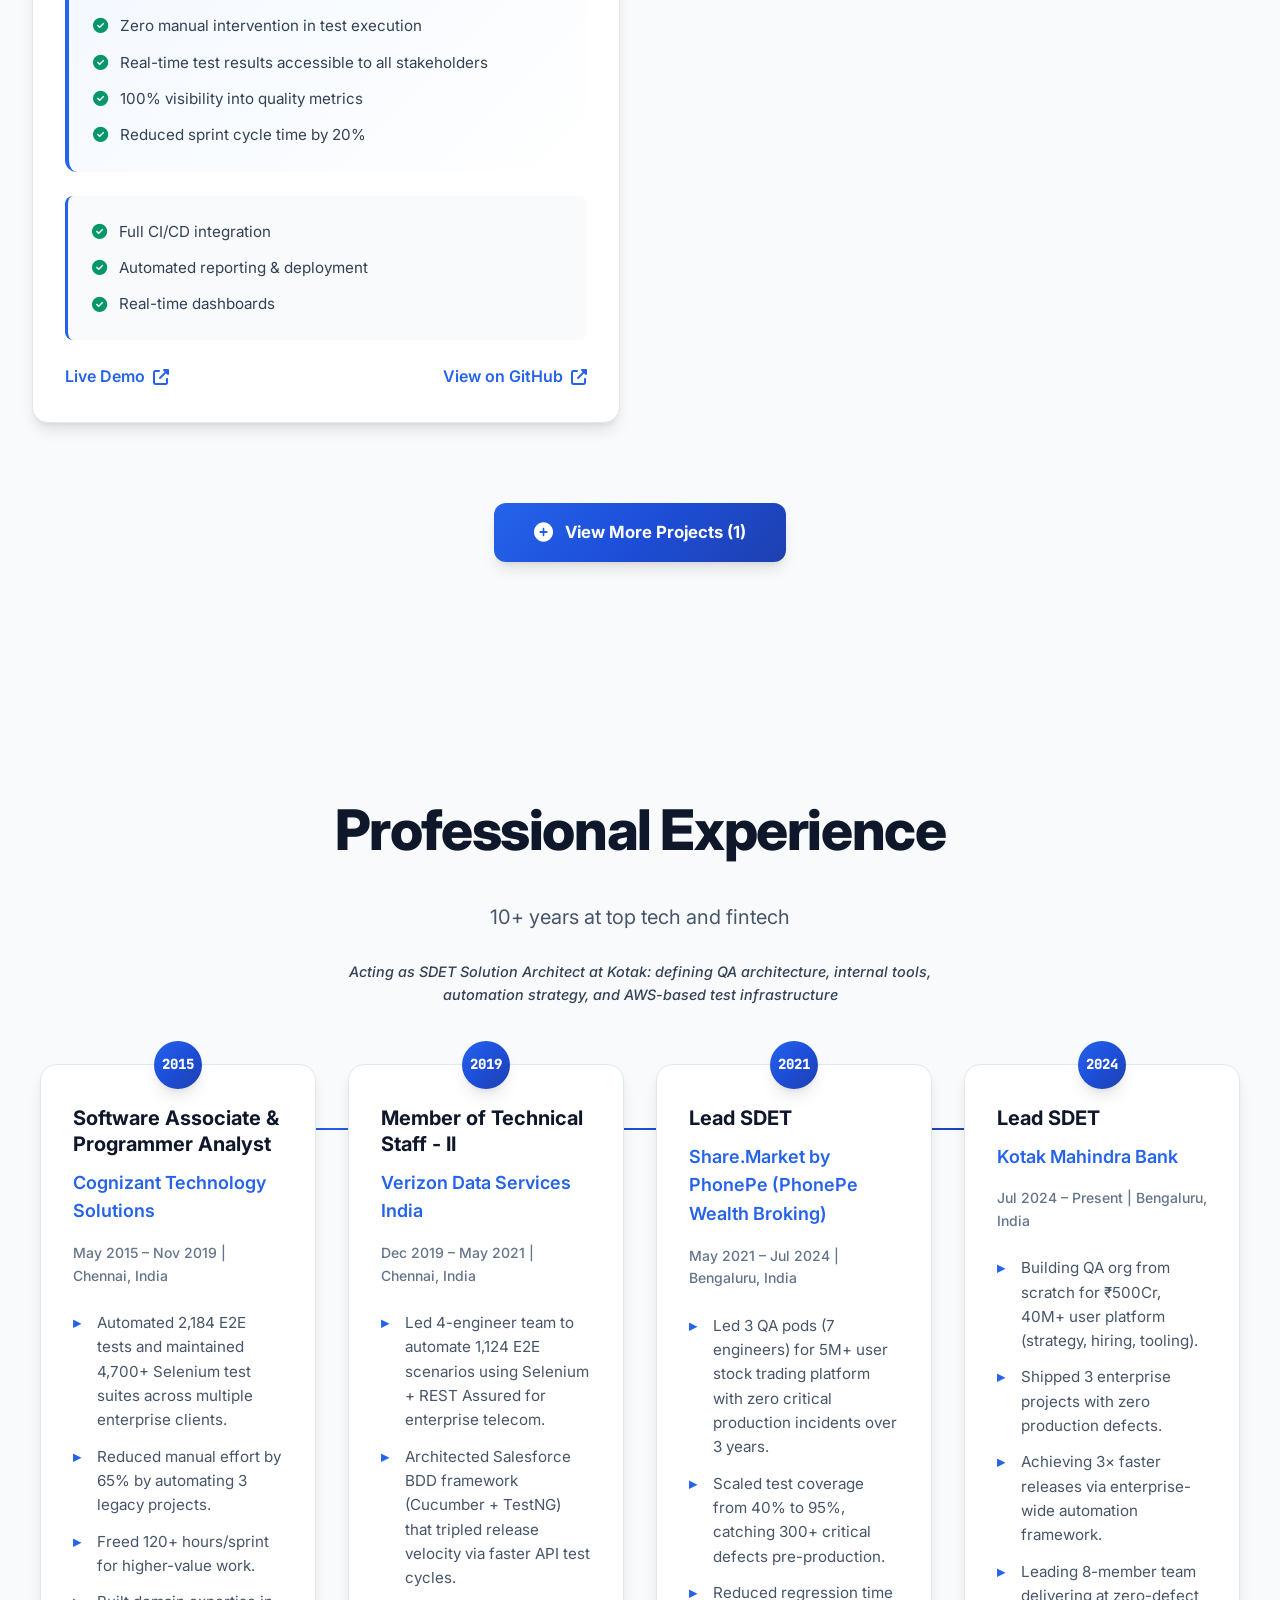
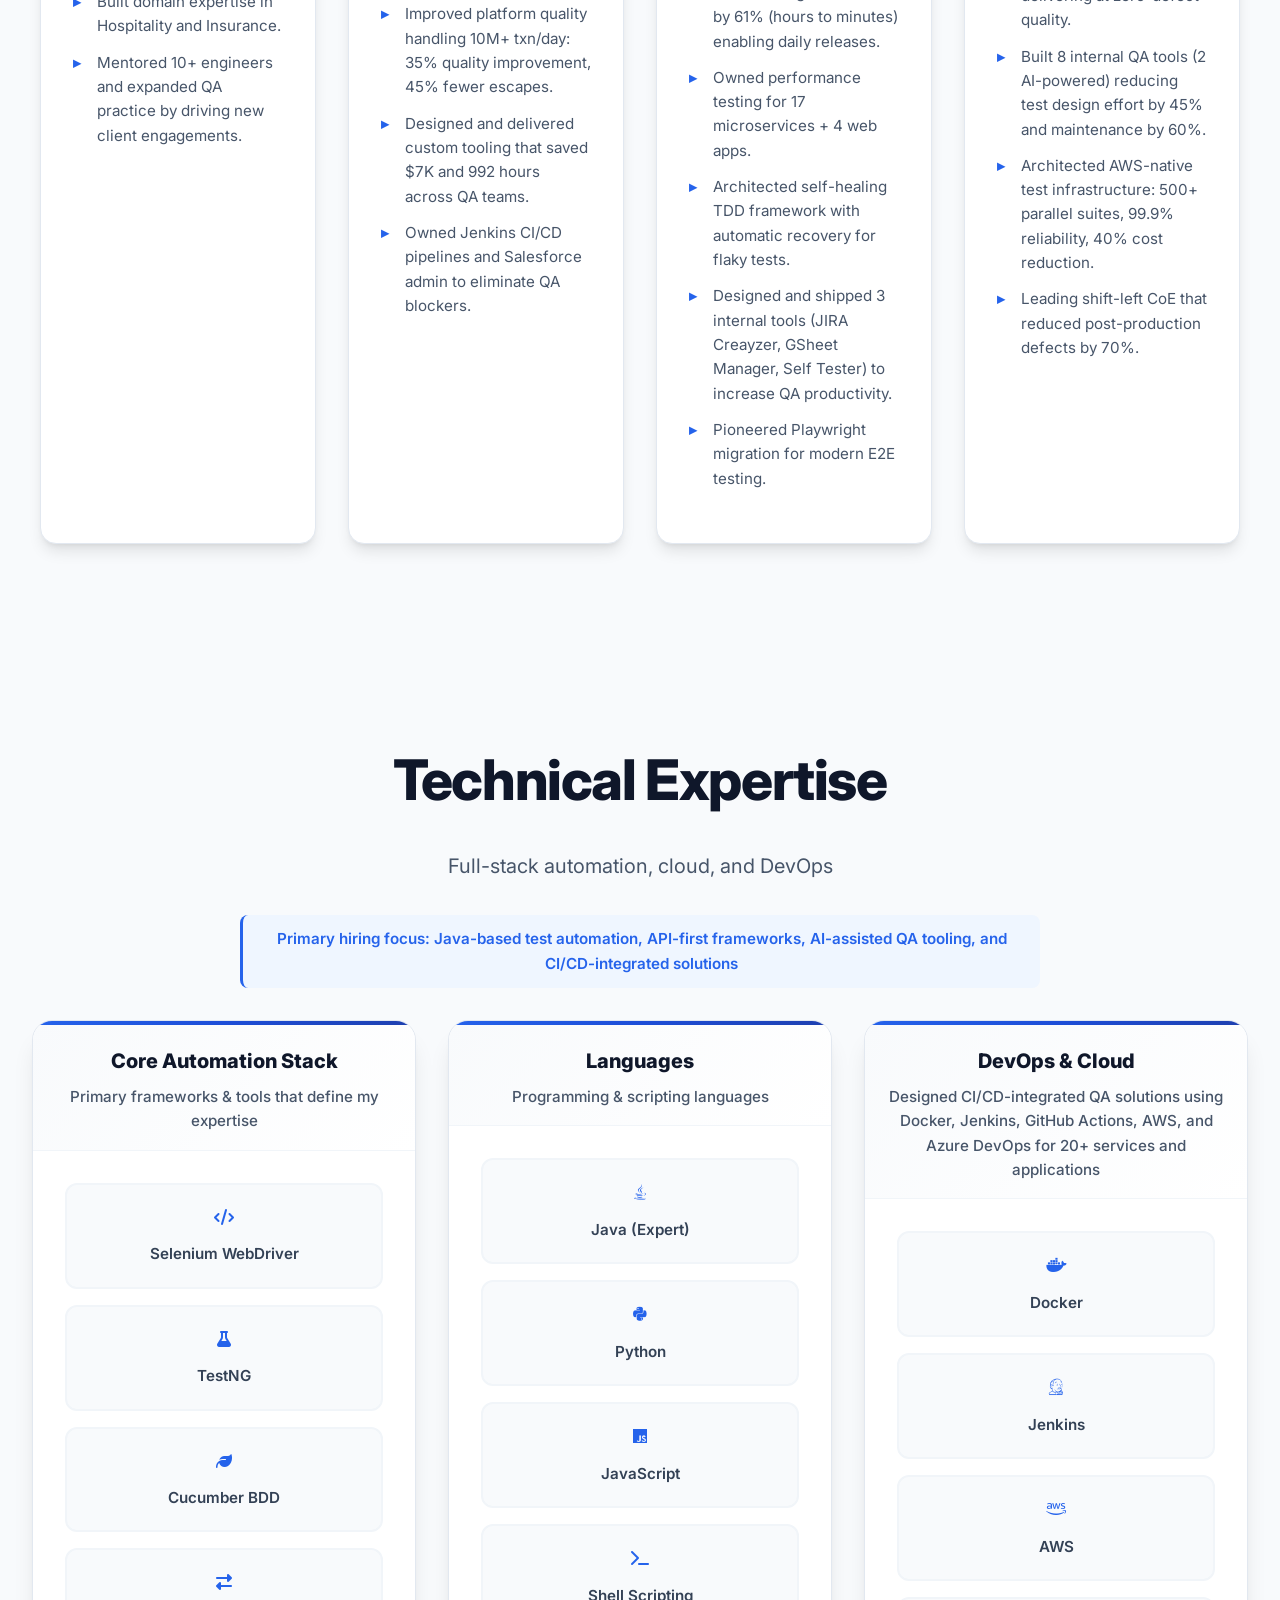
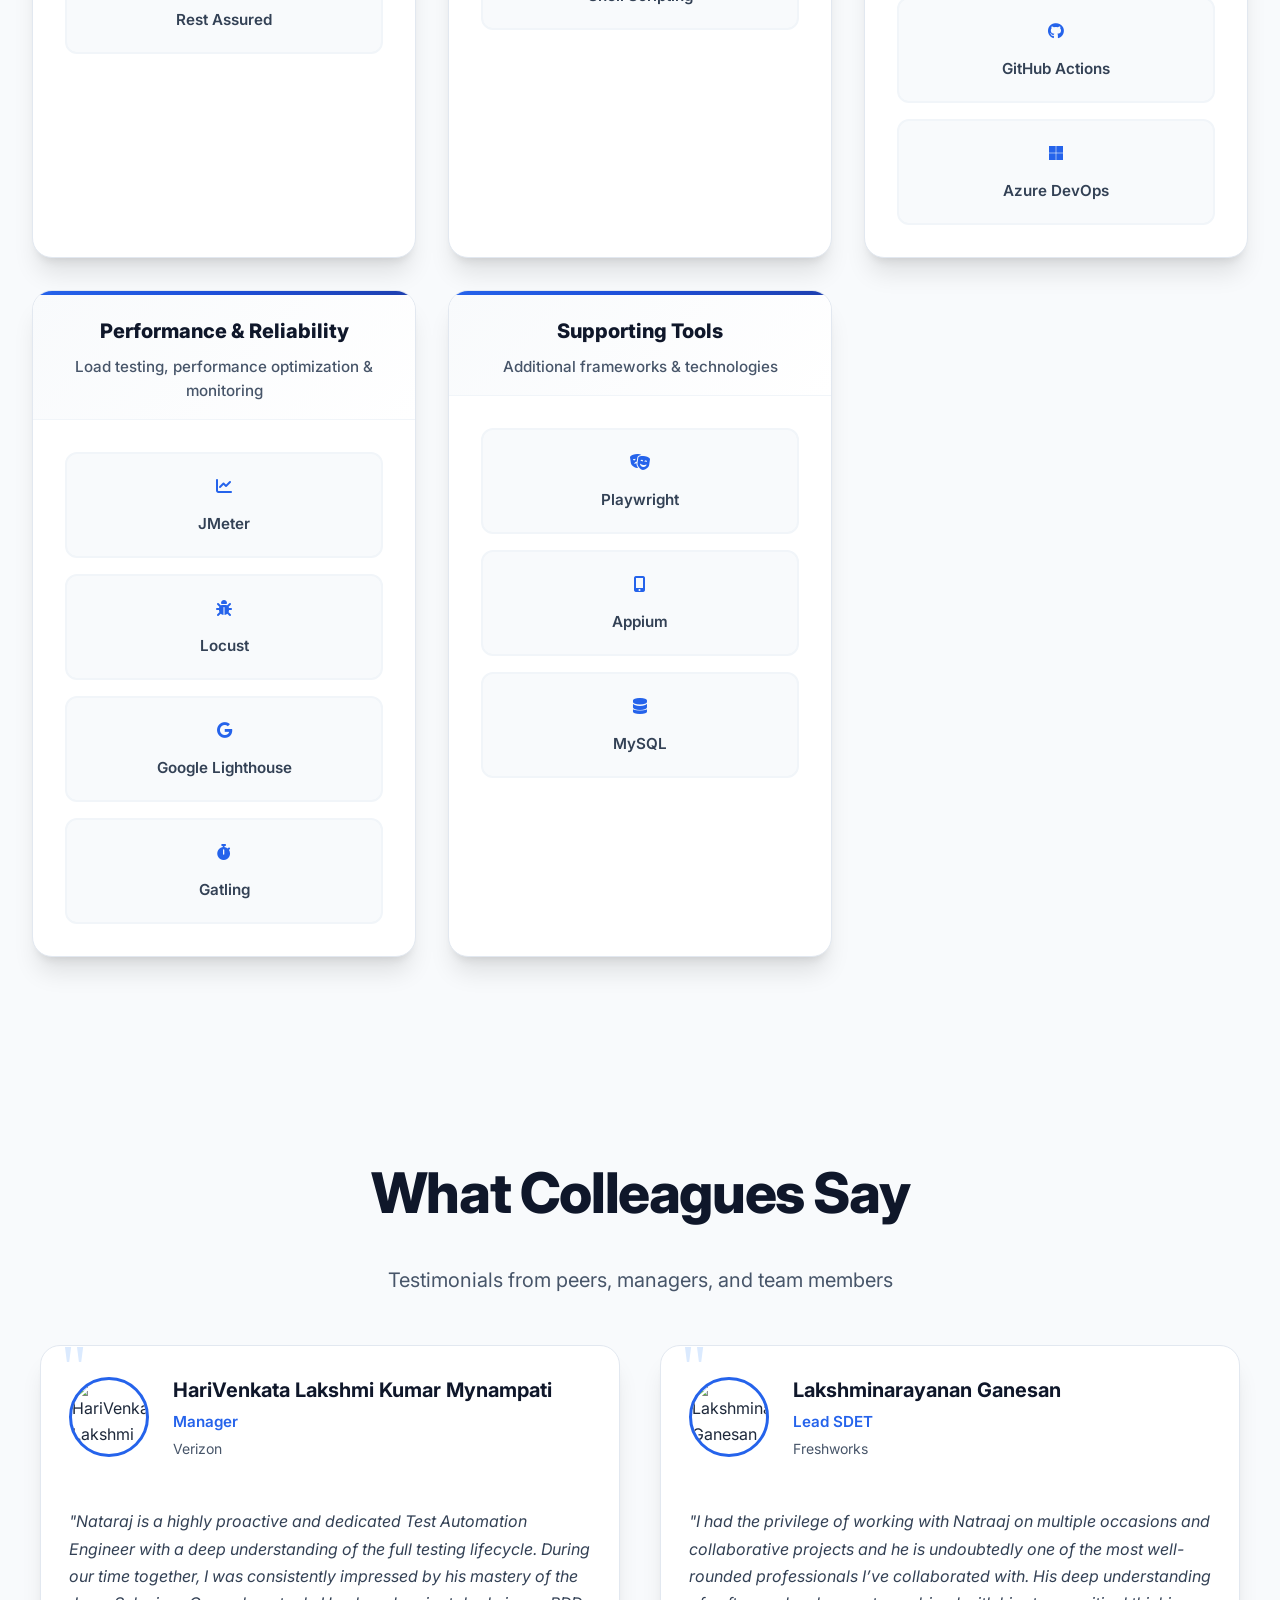
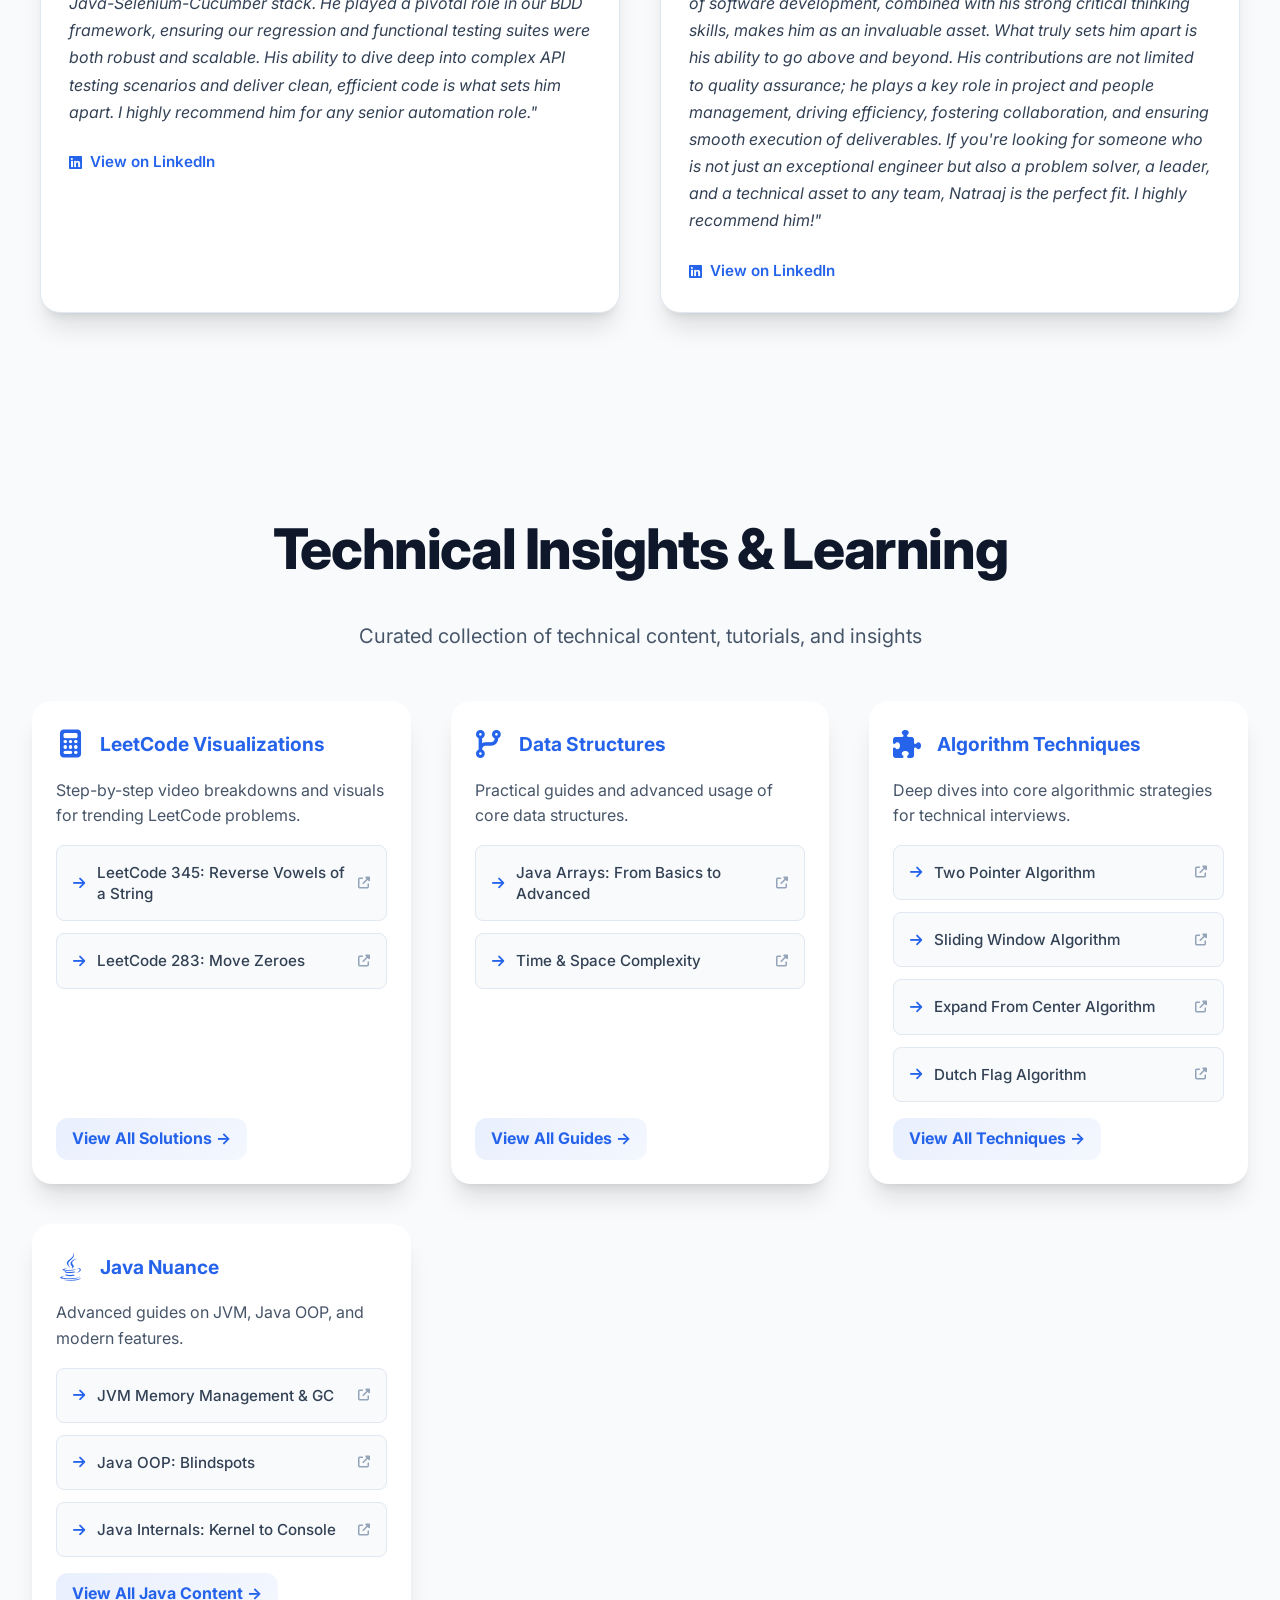
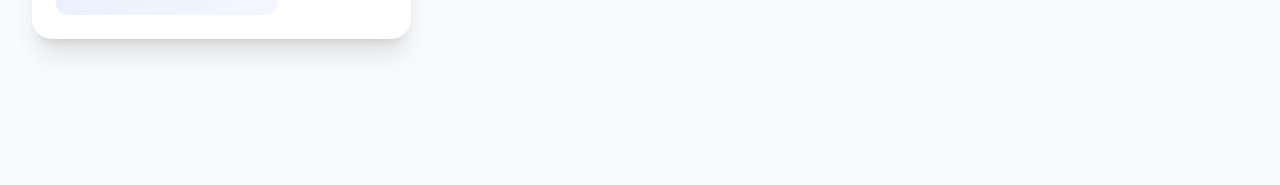
==== commit 4d6e8786: "With revamped portfolio" ====
--- a/index.html
+++ b/index.html
@@ -6,7 +6,7 @@
     <meta name="viewport" content="width=device-width, initial-scale=1" />
     <link rel="icon" type="image/png" href="public/logo.png" />
     <meta name="description"
-        content="Nataraaj Shanmugam - Lead SDET with 10+ years of experience in test automation, quality engineering, and fintech. 60% faster deployments, 70% fewer production bugs." />
+        content="Lead SDET and AI-Enabled SDET Solution Architect with 10+ years building QA platforms for 40M+ user fintech platforms. 70% fewer prod defects, 3× faster releases. Enterprise automation frameworks, AI tooling, cloud-native test infra." />
     <meta name="keywords"
         content="SDET, Test Automation, Quality Engineering, Selenium, Java, CI/CD, Lead QA Engineer, Test Framework Architecture" />
     <meta name="author" content="Nataraaj Shanmugam" />
@@ -14,9 +14,9 @@
     <!-- Open Graph / Facebook -->
     <meta property="og:type" content="website" />
     <meta property="og:url" content="https://nataraaj-shanmugam.github.io/" />
-    <meta property="og:title" content="Nataraaj Shanmugam | Lead SDET & Quality Engineering Strategist" />
+    <meta property="og:title" content="Nataraaj Shanmugam | Lead SDET — AI-Enabled SDET Solution Architect" />
     <meta property="og:description"
-        content="Lead SDET specializing in scalable test automation frameworks. 60% reduction in test execution time, 70% decrease in production bugs." />
+        content="Lead SDET with 10+ years engineering quality for 40M+ user fintech platforms. 70% fewer prod defects, 3× faster releases." />
     <meta property="og:image" content="https://nataraaj-shanmugam.github.io/profile.jpg" />
 
     <!-- Twitter -->
@@ -46,7 +46,7 @@
     }
     </script>
 
-    <title>Nataraaj Shanmugam | Lead SDET & Quality Engineering Strategist</title>
+    <title>Nataraaj Shanmugam | Lead SDET — AI-Enabled SDET Solution Architect</title>
     <link href="https://cdnjs.cloudflare.com/ajax/libs/font-awesome/6.4.0/css/all.min.css" rel="stylesheet">
     <link
         href="https://fonts.googleapis.com/css2?family=Inter:wght@300;400;500;600;700;800;900&family=JetBrains+Mono:wght@400;500;600;700&display=swap"
@@ -80,36 +80,44 @@
             <div class="container">
                 <div class="hero-content">
                     <h1 class="hero-title">Nataraaj Shanmugam</h1>
-                    <h2 class="hero-subtitle">Lead SDET & Quality Engineering Strategist</h2>
+                    <h2 class="hero-subtitle">Lead SDET | AI-Enabled SDET Solution Architect</h2>
 
                     <div class="hero-description-merged">
                         <p>
-                            Lead SDET specializing in <strong>scalable test automation frameworks</strong> that reduce
-                            deployment cycles from weeks to hours. With <strong>10+ years of experience</strong>, I
-                            transform quality assurance from a bottleneck into a <strong>competitive advantage</strong>
-                            through innovative automation and strategic leadership.
+                            I build enterprise-grade QA platforms and AI-assisted automation solutions that treat
+                            quality as an engineering problem, not a checklist.
+                            I have <strong>10+ years</strong> engineering automation for high-scale fintech and
+                            enterprise systems
+                            (<strong>40M+ users, ₹500Cr+ platforms</strong>), delivering <strong>70% fewer production
+                                defects</strong>
+                            and <strong>3× faster release velocity</strong>.
                         </p>
                     </div>
 
+                    <div class="pillar-badges">
+                        <span class="pillar">Framework Architect</span>
+                        <span class="pillar">Shift-Left Evangelist</span>
+                        <span class="pillar">API-First Strategy</span>
+                        <span class="pillar">AI Tooling Builder</span>
+                        <span class="pillar">SDET Solution Architect</span>
+                    </div>
+
                     <div class="stats-grid compact-stats">
                         <div class="stat-card stat-card-glass">
-                            <span class="stat-number stat-number-glass">10+</span>
-                            <span class="stat-label stat-label-glass">Years
-                                Experience</span>
-                        </div>
-                        <div class="stat-card stat-card-glass">
-                            <span class="stat-number stat-number-glass">8500+</span>
-                            <span class="stat-label stat-label-glass">Automated
-                                Tests</span>
+                            <span class="stat-number stat-number-glass">40M+</span>
+                            <span class="stat-label stat-label-glass">Users Impacted</span>
+                        </div>
+                        <div class="stat-card stat-card-glass">
+                            <span class="stat-number stat-number-glass">70%</span>
+                            <span class="stat-label stat-label-glass">Defect Reduction</span>
+                        </div>
+                        <div class="stat-card stat-card-glass">
+                            <span class="stat-number stat-number-glass">3×</span>
+                            <span class="stat-label stat-label-glass">Faster Releases</span>
                         </div>
                         <div class="stat-card stat-card-glass">
                             <span class="stat-number stat-number-glass">60+</span>
-                            <span class="stat-label stat-label-glass">QA Mentored</span>
-                        </div>
-                        <div class="stat-card stat-card-glass">
-                            <span class="stat-number stat-number-glass">50+</span>
-                            <span class="stat-label stat-label-glass">Projects
-                                Delivered</span>
+                            <span class="stat-label stat-label-glass">Engineers Mentored</span>
                         </div>
                     </div>
 
@@ -130,8 +138,7 @@
             <div class="container">
                 <div class="section-header">
                     <h2 class="section-title">Featured Projects</h2>
-                    <p class="section-subtitle">Innovative open-source solutions with detailed problem-solution-result
-                        narratives</p>
+                    <p class="section-subtitle">Open-source tools with real-world impact</p>
                 </div>
                 <div class="projects-grid" id="projectsGrid"></div>
             </div>
@@ -141,7 +148,9 @@
             <div class="container">
                 <div class="section-header">
                     <h2 class="section-title">Professional Experience</h2>
-                    <p class="section-subtitle">A progressive journey through leading technology organizations</p>
+                    <p class="section-subtitle">10+ years at top tech and fintech</p>
+                    <p class="sdet-architect-note">Acting as SDET Solution Architect at Kotak: defining QA architecture,
+                        internal tools, automation strategy, and AWS-based test infrastructure</p>
                 </div>
                 <div class="timeline-container">
                     <div class="timeline-line"></div>
@@ -154,9 +163,9 @@
         <section id="skills" class="section reveal">
             <div class="container">
                 <h2 class="section-title text-center">Technical Expertise</h2>
-                <p class="section-subtitle text-center mb-2rem">Comprehensive skill set
-                    spanning modern test automation frameworks, programming languages, cloud platforms, and DevOps
-                    practices</p>
+                <p class="section-subtitle text-center mb-2rem">Full-stack automation, cloud, and DevOps</p>
+                <p class="skills-focus-note">Primary hiring focus: Java-based test automation, API-first frameworks,
+                    AI-assisted QA tooling, and CI/CD-integrated solutions</p>
                 <div id="skillsContainer">
                     <div class="loading-skeleton" id="skillsLoading">
                         <div class="skeleton-grid">
--- a/src/index.css
+++ b/src/index.css
@@ -63,7 +63,6 @@
 
 html {
   scroll-behavior: smooth;
-  overflow-x: hidden;
 }
 
 body {
@@ -101,6 +100,7 @@
   right: 0;
   z-index: 1000;
   background: rgba(248, 250, 252, 0.85);
+  -webkit-backdrop-filter: blur(20px);
   backdrop-filter: blur(20px);
   border-bottom: 1px solid var(--gray-200);
   transition: background 0.3s ease, box-shadow 0.3s ease;
@@ -253,6 +253,36 @@
   color: var(--gray-200);
   max-width: 800px;
   margin: 0 auto 3rem;
+}
+
+/* Pillar Badges */
+.pillar-badges {
+  display: flex;
+  flex-wrap: wrap;
+  gap: 0.75rem;
+  justify-content: center;
+  margin: 2rem auto 2.5rem;
+  max-width: 900px;
+}
+
+.pillar {
+  padding: 0.625rem 1.25rem;
+  background: rgba(255, 255, 255, 0.12);
+  border: 1px solid rgba(255, 255, 255, 0.25);
+  border-radius: 1.5rem;
+  font-size: 0.875rem;
+  font-weight: 500;
+  color: rgba(255, 255, 255, 0.95);
+  transition: all 0.3s ease;
+  backdrop-filter: blur(10px);
+  -webkit-backdrop-filter: blur(10px);
+  letter-spacing: 0.01em;
+}
+
+.pillar:hover {
+  background: rgba(255, 255, 255, 0.2);
+  border-color: rgba(255, 255, 255, 0.4);
+  transform: translateY(-2px);
 }
 
 .hero-cta {
@@ -304,7 +334,7 @@
 
 /* Section Styling */
 .section {
-  padding: 5rem 0;
+  padding: 6rem 0;
   position: relative;
 }
 
@@ -328,36 +358,8 @@
   line-height: 1.7;
 }
 
-/* About Section - FIXED: Sticky card layout */
-.about-grid {
-  display: grid;
-  grid-template-columns: 400px 1fr;
-  gap: 4rem;
-  align-items: start;
-}
-
-.about-card {
-  position: sticky;
-  top: 100px;
-  display: flex;
-  flex-direction: column;
-  align-items: center;
-  background: white;
-  padding: 2.5rem 2rem;
-  border-radius: var(--border-radius-2xl);
-  box-shadow: var(--shadow-xl);
-  border: 1px solid var(--gray-200);
-}
-
-.about-card::before {
-  content: '';
-  position: absolute;
-  top: 0;
-  left: 0;
-  right: 0;
-  height: 4px;
-  background: var(--gradient-tech);
-}
+/* About Section - Profile Image */
+/* Removed unused about-grid and about-card styles */
 
 .avatar {
   width: 180px;
@@ -421,6 +423,38 @@
 
 .about-content p {
   margin-bottom: 1.5rem;
+}
+
+/* Skills Focus Note */
+.skills-focus-note {
+  text-align: center;
+  font-size: 0.95rem;
+  color: var(--primary);
+  font-weight: 600;
+  margin-bottom: 2rem;
+  padding: 0.75rem 1.5rem;
+  background: var(--primary-50);
+  border-radius: var(--border-radius);
+  border-left: 3px solid var(--primary);
+  max-width: 800px;
+  margin-left: auto;
+  margin-right: auto;
+}
+
+/* SDET Architect Note */
+.sdet-architect-note {
+  text-align: center;
+  font-size: 0.9rem;
+  color: var(--gray-700);
+  font-weight: 500;
+  font-style: italic;
+  margin-top: 1rem;
+  padding: 0.625rem 1.25rem;
+  background: var(--gray-50);
+  border-radius: var(--border-radius);
+  max-width: 700px;
+  margin-left: auto;
+  margin-right: auto;
 }
 
 /* Impact Section */
@@ -511,7 +545,7 @@
   box-shadow: var(--shadow-lg);
   border: 1px solid var(--gray-200);
   position: relative;
-  text-align: center;
+  text-align: left;
   transition: all 0.4s ease;
   z-index: 2;
 }
@@ -619,14 +653,14 @@
 }
 
 .skill-header {
-  padding: 2.5rem 2rem 1.5rem;
+  padding: 1.5rem 1.5rem 1rem;
   text-align: center;
   background: linear-gradient(135deg, var(--gray-50) 0%, white 100%);
   border-bottom: 1px solid var(--gray-100);
 }
 
 .skill-title {
-  font-size: 1.5rem;
+  font-size: 1.25rem;
   font-weight: 800;
   color: var(--gray-900);
   margin-bottom: 0.5rem;
@@ -771,6 +805,102 @@
   line-height: 1.6;
 }
 
+/* Project Tags */
+.project-tags {
+  display: flex;
+  flex-wrap: wrap;
+  gap: 0.5rem;
+  margin-bottom: 1rem;
+}
+
+.tag {
+  padding: 0.35rem 0.85rem;
+  border-radius: 1.25rem;
+  font-size: 0.75rem;
+  font-weight: 700;
+  text-transform: uppercase;
+  letter-spacing: 0.05em;
+  transition: all 0.3s ease;
+}
+
+.tag-open-source {
+  background: #dcfce7;
+  color: #166534;
+  border: 1px solid #86efac;
+}
+
+.tag-ai-assisted {
+  background: #fce7f3;
+  color: #9d174d;
+  border: 1px solid #f9a8d4;
+}
+
+.tag-internal-tooling {
+  background: #e0e7ff;
+  color: #3730a3;
+  border: 1px solid #a5b4fc;
+}
+
+.tag-productivity {
+  background: #fef3c7;
+  color: #92400e;
+  border: 1px solid #fde68a;
+}
+
+.tag-cicd-native {
+  background: #dbeafe;
+  color: #1e40af;
+  border: 1px solid #93c5fd;
+}
+
+.tag-real-time-dashboards {
+  background: #fce7f3;
+  color: #831843;
+  border: 1px solid #f9a8d4;
+}
+
+.tag-enterprise-grade {
+  background: #f3e8ff;
+  color: #6b21a8;
+  border: 1px solid #d8b4fe;
+}
+
+.tag-design-patterns {
+  background: #e0f2fe;
+  color: #075985;
+  border: 1px solid #7dd3fc;
+}
+
+.tag:hover {
+  transform: translateY(-2px);
+  box-shadow: var(--shadow-sm);
+}
+
+/* Project Metrics */
+.project-metrics {
+  display: flex;
+  flex-wrap: wrap;
+  gap: 0.5rem;
+  margin-bottom: 1.25rem;
+}
+
+.metric-chip {
+  padding: 0.5rem 1rem;
+  background: linear-gradient(135deg, rgba(37, 99, 235, 0.1), rgba(59, 130, 246, 0.15));
+  border: 1px solid rgba(37, 99, 235, 0.2);
+  border-radius: 0.625rem;
+  font-size: 0.875rem;
+  font-weight: 600;
+  color: var(--primary);
+  transition: all 0.3s ease;
+}
+
+.metric-chip:hover {
+  background: linear-gradient(135deg, rgba(37, 99, 235, 0.15), rgba(59, 130, 246, 0.2));
+  transform: translateY(-2px);
+  box-shadow: var(--shadow-sm);
+}
+
 .project-tech-stack {
   display: flex;
   flex-wrap: wrap;
@@ -876,6 +1006,7 @@
 .stat-card-glass {
   background: rgba(255, 255, 255, 0.1);
   border: 1px solid rgba(255, 255, 255, 0.2);
+  -webkit-backdrop-filter: blur(10px);
   backdrop-filter: blur(10px);
   padding: 1rem;
   border-radius: 12px;
@@ -892,6 +1023,31 @@
   color: var(--gray-200);
   font-size: 0.8rem;
   line-height: 1.2;
+}
+
+/* Hero Stats Hover Effects */
+.stat-card-glass {
+  transition: all 0.3s ease;
+}
+
+.stat-number-glass,
+.stat-label-glass {
+  transition: color 0.3s ease;
+}
+
+.stat-card-glass:hover {
+  background: rgba(255, 255, 255, 0.95);
+  box-shadow: 0 20px 40px -5px rgba(0, 0, 0, 0.2);
+  transform: translateY(-5px);
+  border-color: white;
+}
+
+.stat-card-glass:hover .stat-number-glass {
+  color: var(--primary);
+}
+
+.stat-card-glass:hover .stat-label-glass {
+  color: var(--gray-800);
 }
 
 /* JS Animation Styles */
@@ -973,7 +1129,7 @@
   background: white;
   border-radius: var(--border-radius-2xl);
   box-shadow: var(--shadow-xl);
-  padding: 2.5rem 2rem 2rem;
+  padding: 1.75rem 1.5rem 1.5rem;
   display: flex;
   flex-direction: column;
   transition: box-shadow 0.2s;
@@ -986,28 +1142,28 @@
 }
 
 .insight-top {
-  min-height: 115px;
-  margin-bottom: 1.2rem;
+  min-height: 100px;
+  margin-bottom: 1rem;
 }
 
 .insight-header {
   display: flex;
-  gap: 1.2rem;
+  gap: 1rem;
   align-items: center;
 }
 
 .insight-icon {
-  font-size: 2.2rem;
-  color: var(--primary);
-  width: 2.2rem;
-  height: 2.2rem;
+  font-size: 1.75rem;
+  color: var(--primary);
+  width: 1.75rem;
+  height: 1.75rem;
   display: flex;
   align-items: center;
   justify-content: center;
 }
 
 .insight-title {
-  font-size: 1.5rem;
+  font-size: 1.2rem;
   font-weight: 700;
   color: var(--primary);
 }
@@ -1275,7 +1431,7 @@
 
 .testimonial-card {
   background: white;
-  padding: 2.5rem;
+  padding: 1.75rem;
   border-radius: var(--border-radius-2xl);
   box-shadow: var(--shadow-xl);
   border: 1px solid var(--gray-200);
@@ -1286,9 +1442,9 @@
 .testimonial-card::before {
   content: '"';
   position: absolute;
-  top: -20px;
-  left: 30px;
-  font-size: 6rem;
+  top: -10px;
+  left: 20px;
+  font-size: 4rem;
   color: var(--primary-100);
   font-family: Georgia, serif;
   line-height: 1;
@@ -1347,7 +1503,7 @@
 }
 
 .testimonial-text {
-  font-size: 1.05rem;
+  font-size: 1rem;
   line-height: 1.7;
   color: var(--gray-700);
   font-style: italic;
@@ -1570,7 +1726,7 @@
   }
 
   .avatar {
-    width: 10px;
+    width: 160px;
     height: 160px;
   }
 
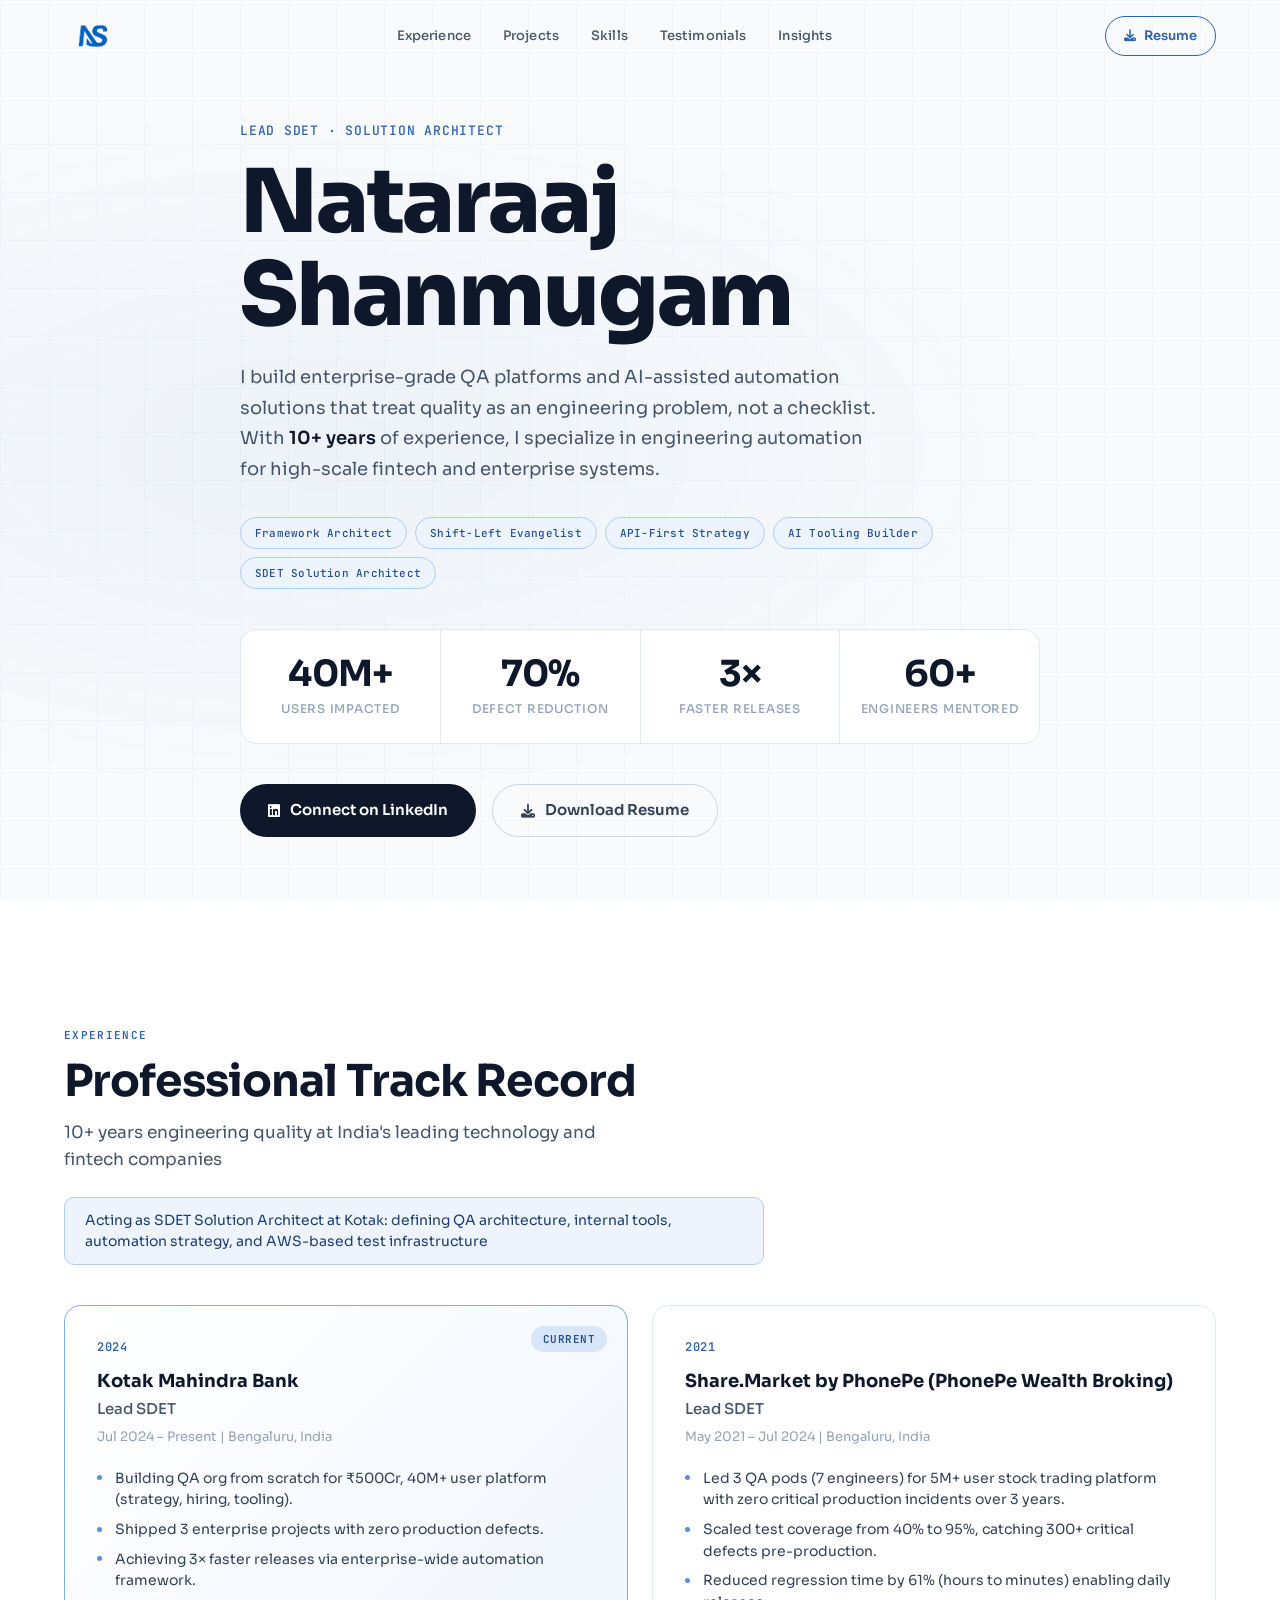
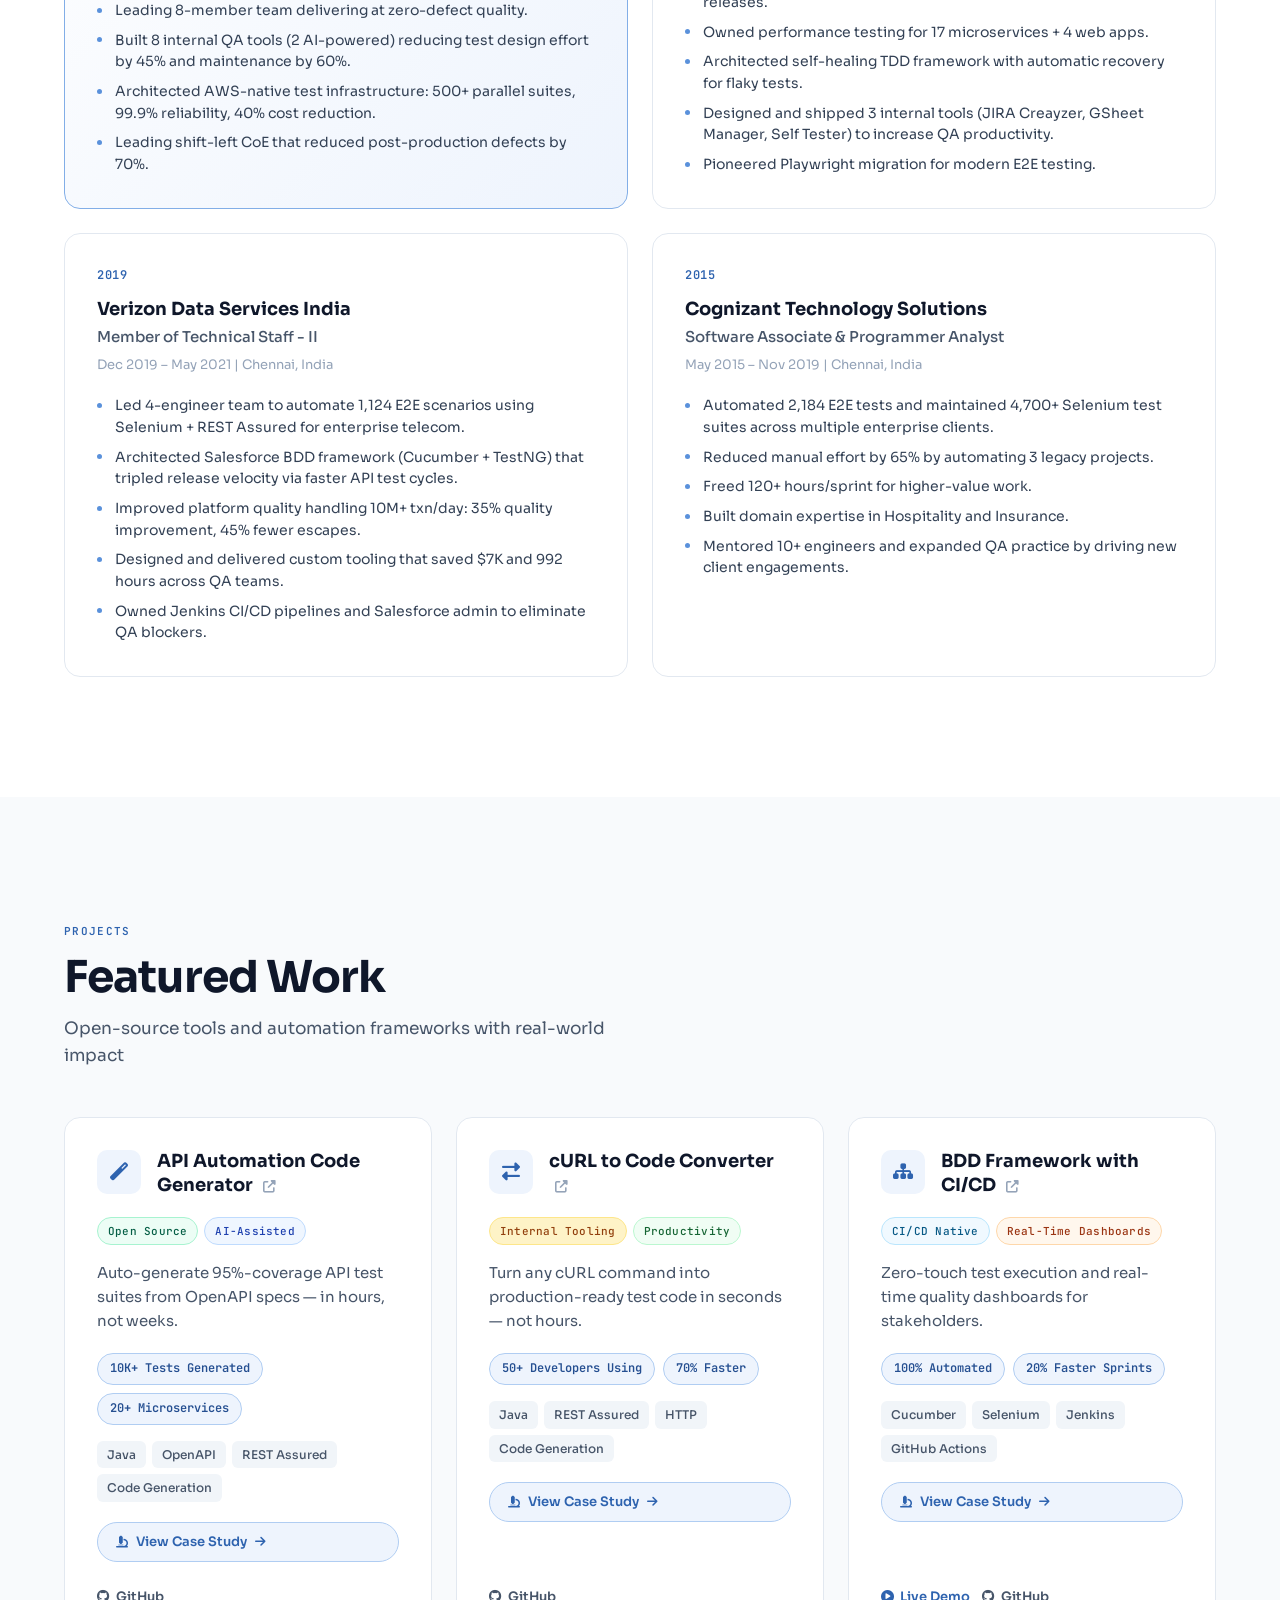
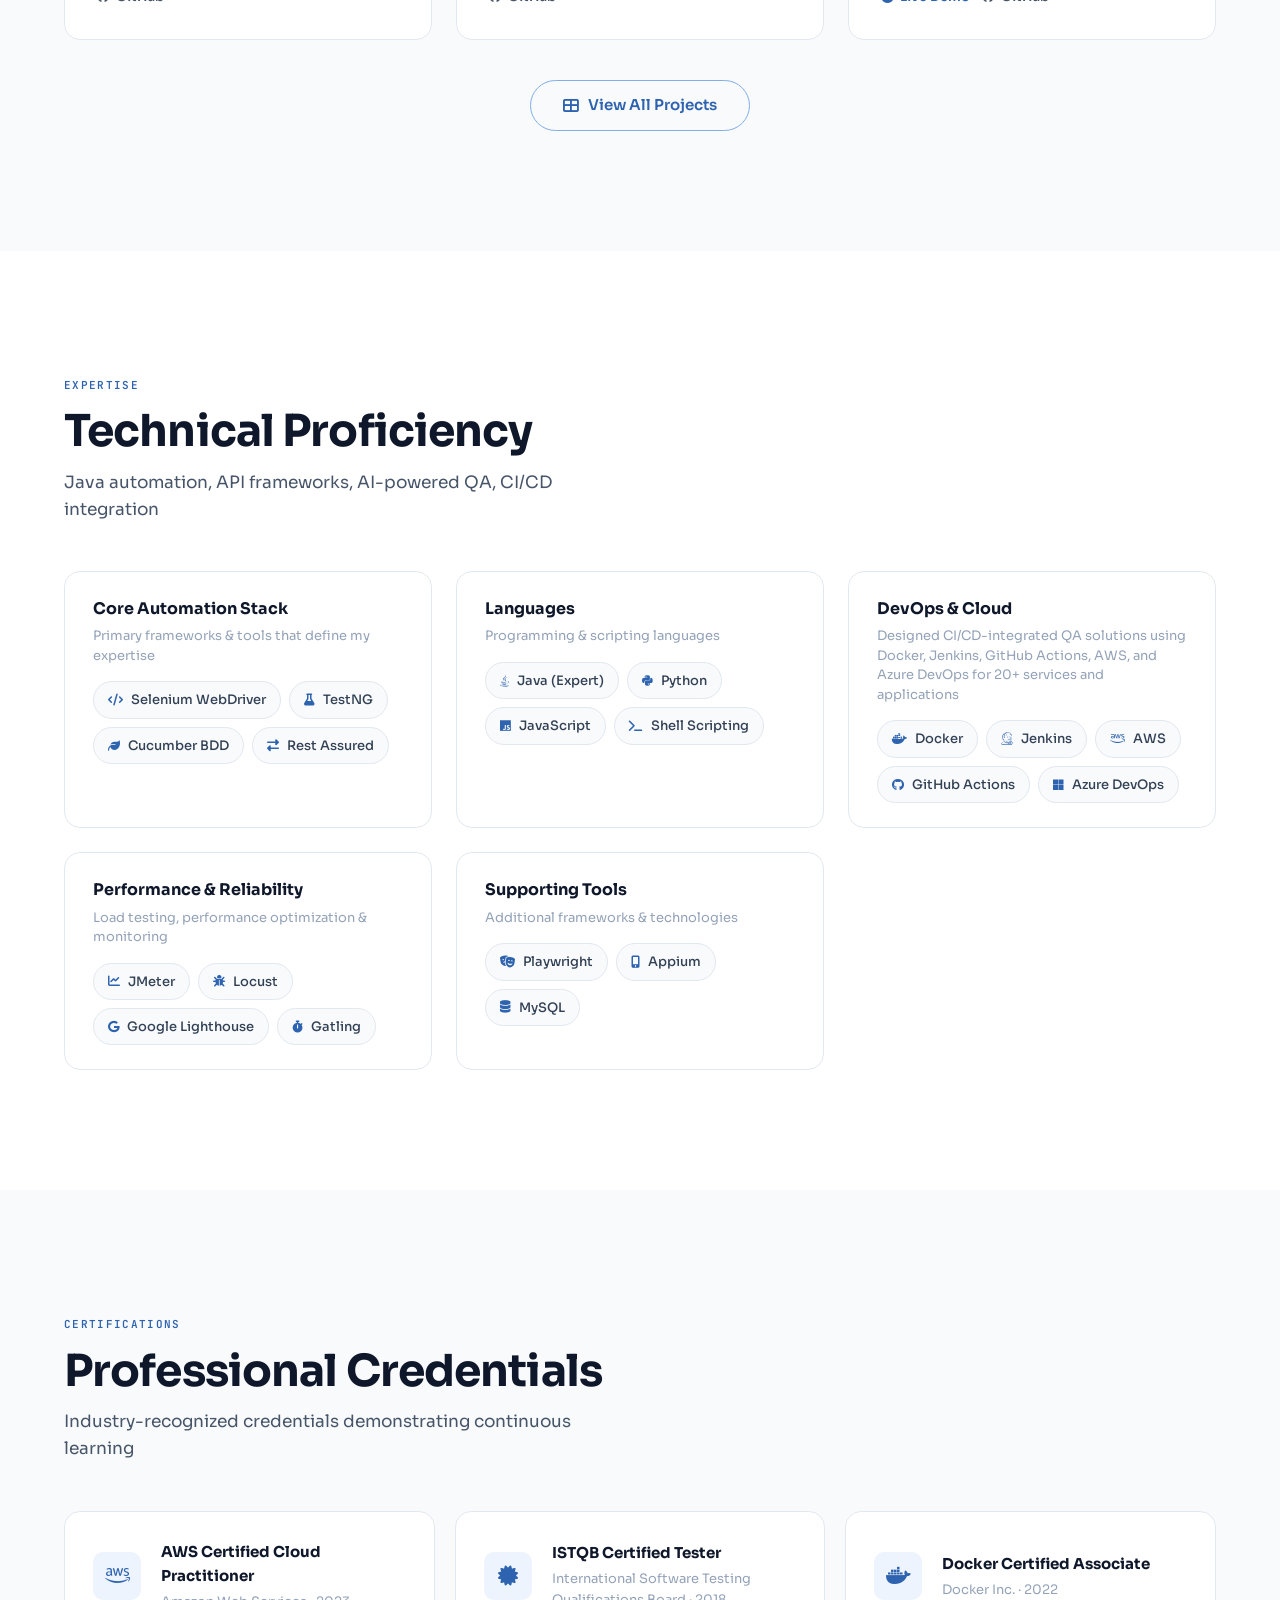
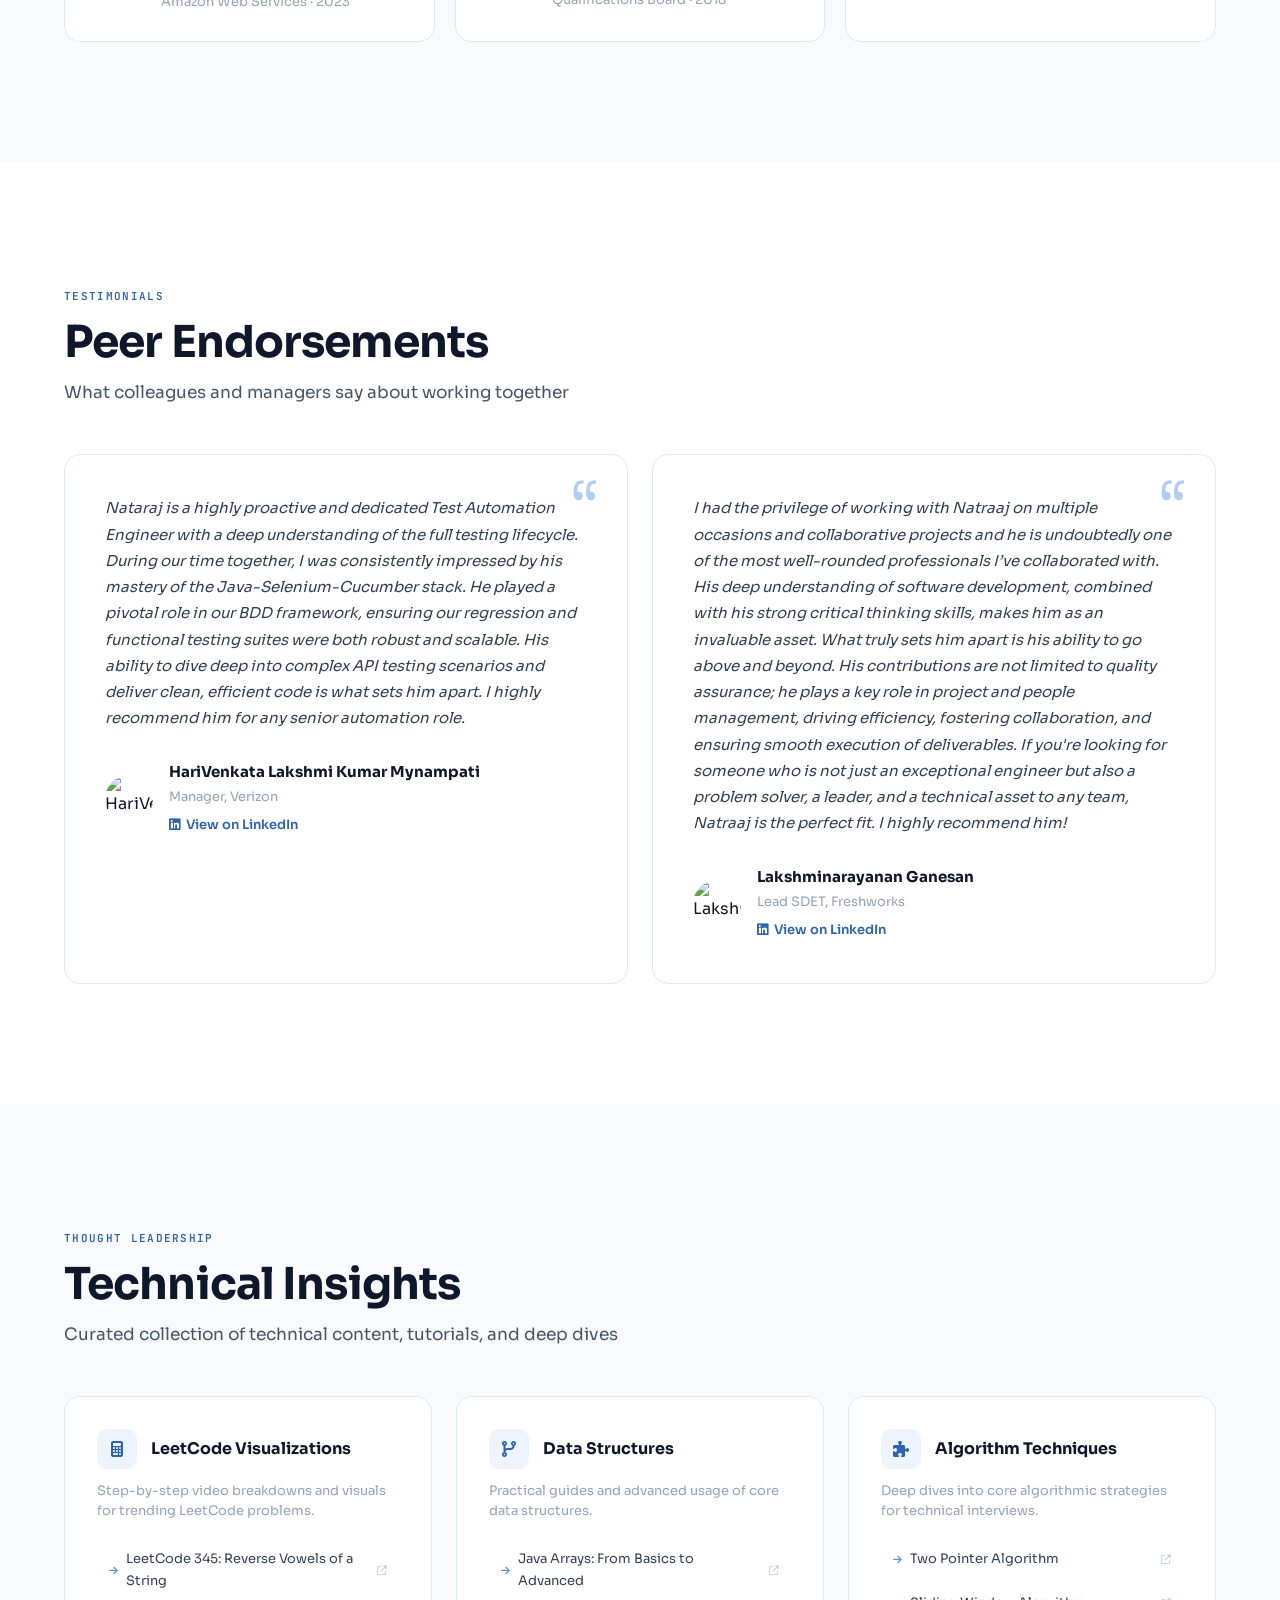
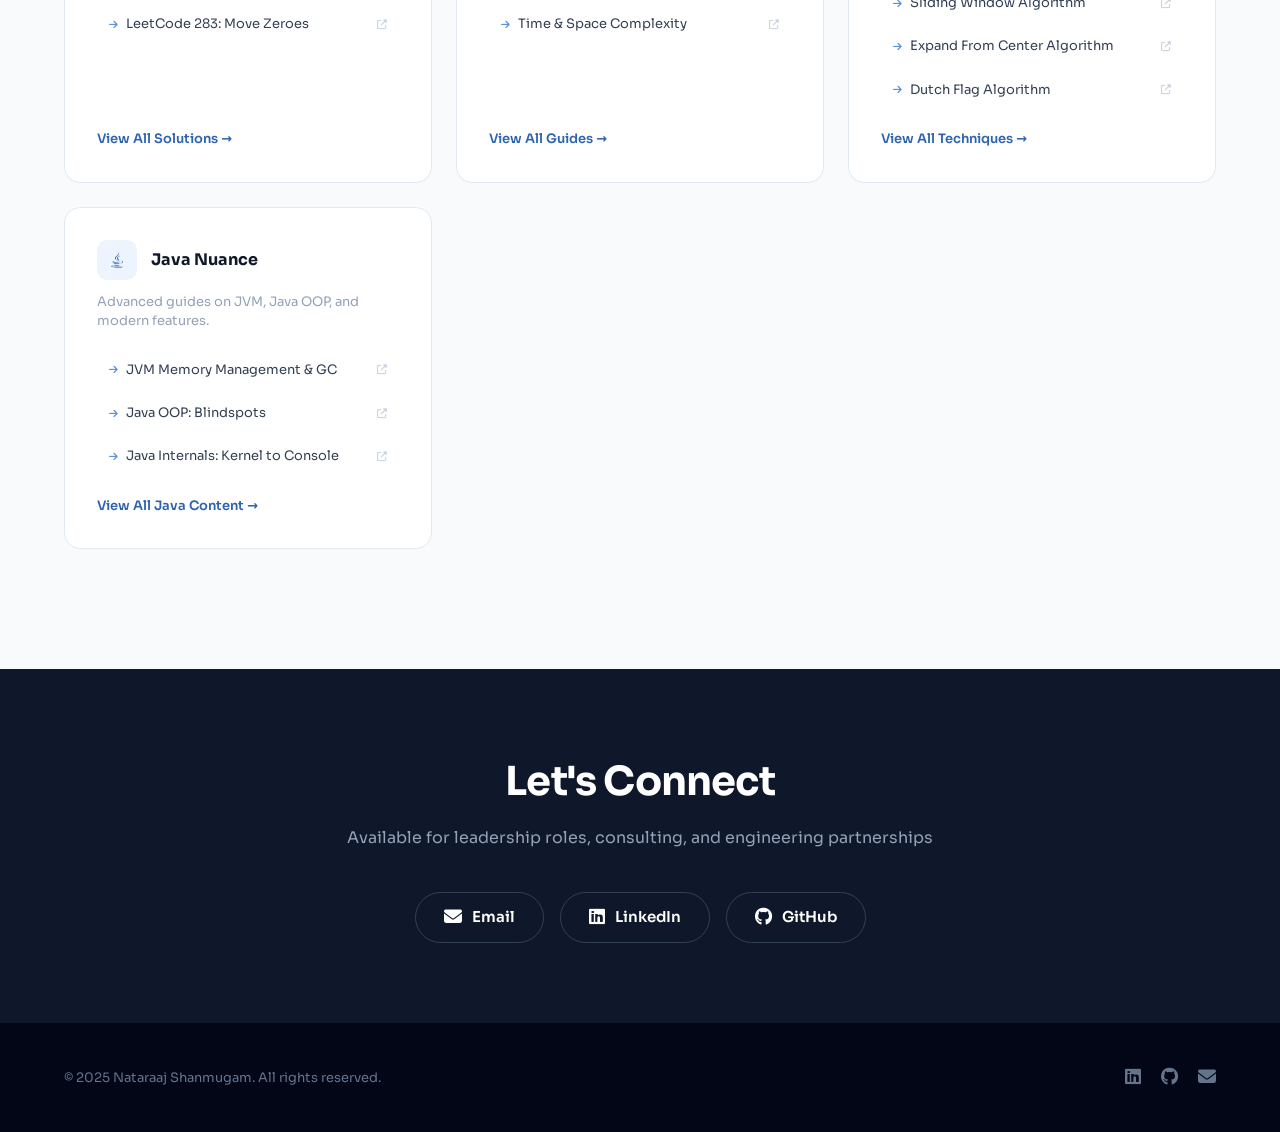
==== commit e2f44ddf: "With newer design" ====
--- a/index.html
+++ b/index.html
@@ -6,7 +6,7 @@
     <meta name="viewport" content="width=device-width, initial-scale=1" />
     <link rel="icon" type="image/png" href="public/logo.png" />
     <meta name="description"
-        content="Lead SDET and AI-Enabled SDET Solution Architect with 10+ years building QA platforms for 40M+ user fintech platforms. 70% fewer prod defects, 3× faster releases. Enterprise automation frameworks, AI tooling, cloud-native test infra." />
+        content="Lead SDET and AI-Enabled SDET Solution Architect with 10+ years building QA platforms for 40M+ user fintech platforms. 70% fewer prod defects, 3x faster releases. Enterprise automation frameworks, AI tooling, cloud-native test infra." />
     <meta name="keywords"
         content="SDET, Test Automation, Quality Engineering, Selenium, Java, CI/CD, Lead QA Engineer, Test Framework Architecture" />
     <meta name="author" content="Nataraaj Shanmugam" />
@@ -16,14 +16,15 @@
     <meta property="og:url" content="https://nataraaj-shanmugam.github.io/" />
     <meta property="og:title" content="Nataraaj Shanmugam | Lead SDET — AI-Enabled SDET Solution Architect" />
     <meta property="og:description"
-        content="Lead SDET with 10+ years engineering quality for 40M+ user fintech platforms. 70% fewer prod defects, 3× faster releases." />
+        content="Lead SDET with 10+ years engineering quality for 40M+ user fintech platforms. 70% fewer prod defects, 3x faster releases." />
     <meta property="og:image" content="https://nataraaj-shanmugam.github.io/profile.jpg" />
 
     <!-- Twitter -->
     <meta property="twitter:card" content="summary_large_image" />
     <meta property="twitter:url" content="https://nataraaj-shanmugam.github.io/" />
     <meta property="twitter:title" content="Nataraaj Shanmugam | Lead SDET" />
-    <meta property="twitter:description" content="Lead SDET specializing in scalable test automation frameworks." />
+    <meta property="twitter:description"
+        content="Lead SDET specializing in scalable test automation frameworks." />
     <meta property="twitter:image" content="https://nataraaj-shanmugam.github.io/profile.jpg" />
 
     <!-- Schema.org markup -->
@@ -47,54 +48,51 @@
     </script>
 
     <title>Nataraaj Shanmugam | Lead SDET — AI-Enabled SDET Solution Architect</title>
+
     <link href="https://cdnjs.cloudflare.com/ajax/libs/font-awesome/6.4.0/css/all.min.css" rel="stylesheet">
-    <link
-        href="https://fonts.googleapis.com/css2?family=Inter:wght@300;400;500;600;700;800;900&family=JetBrains+Mono:wght@400;500;600;700&display=swap"
+    <link href="https://fonts.googleapis.com/css2?family=Sora:wght@300;400;500;600;700;800&family=JetBrains+Mono:wght@400;500;600&display=swap"
         rel="stylesheet">
     <link rel="stylesheet" href="./src/index.css">
 </head>
 
 <body>
+    <a href="#main-content" class="skip-to-content">Skip to content</a>
+    <div class="nav-overlay" id="navOverlay"></div>
+
     <nav class="navbar" id="navbar">
-        <div class="nav-content">
-            <a href="#home" class="nav-logo"><img src="public/logo.png" alt="Nataraaj Shanmugam logo"></a>
+        <div class="nav-inner">
+            <a href="#home" class="nav-logo"><img src="public/logo.png" alt="Nataraaj Shanmugam"></a>
+            <div class="nav-links" id="navMenu">
+                <a href="#experience" class="nav-link">Experience</a>
+                <a href="#projects" class="nav-link">Projects</a>
+                <a href="#skills" class="nav-link">Skills</a>
+                <a href="#testimonials" class="nav-link">Testimonials</a>
+                <a href="#insights" class="nav-link">Insights</a>
+            </div>
+            <a href="Nataraaj_Shanmugam_Resume.pdf" class="nav-resume" download>
+                <i class="fas fa-download"></i> Resume
+            </a>
             <button class="nav-toggle" id="navToggle" aria-label="Toggle navigation">
                 <span></span><span></span><span></span>
             </button>
-            <ul class="nav-menu" id="navMenu">
-                <li><a href="#home" class="nav-link">Home</a></li>
-                <li><a href="#projects" class="nav-link">Projects</a></li>
-                <li><a href="#experience" class="nav-link">Experience</a></li>
-                <li><a href="#skills" class="nav-link">Skills</a></li>
-                <!-- <li><a href="#certifications" class="nav-link">Certifications</a></li> -->
-                <li><a href="#testimonials" class="nav-link">Testimonials</a></li>
-                <li><a href="#learning" class="nav-link">Linked Posts</a></li>
-                <!-- <li><a href="#contact" class="nav-link">Contact</a></li> -->
-                <li><a href="Nataraaj_Shanmugam_Resume.pdf" class="nav-link resume-link" download><i
-                            class="fas fa-download"></i> Resume</a></li>
-            </ul>
         </div>
     </nav>
+
     <main id="main-content">
-        <section id="home" class="hero">
+        <!-- Hero -->
+        <section class="hero" id="home">
             <div class="container">
                 <div class="hero-content">
-                    <h1 class="hero-title">Nataraaj Shanmugam</h1>
-                    <h2 class="hero-subtitle">Lead SDET | AI-Enabled SDET Solution Architect</h2>
-
-                    <div class="hero-description-merged">
-                        <p>
-                            I build enterprise-grade QA platforms and AI-assisted automation solutions that treat
-                            quality as an engineering problem, not a checklist.
-                            I have <strong>10+ years</strong> engineering automation for high-scale fintech and
-                            enterprise systems
-                            (<strong>40M+ users, ₹500Cr+ platforms</strong>), delivering <strong>70% fewer production
-                                defects</strong>
-                            and <strong>3× faster release velocity</strong>.
-                        </p>
-                    </div>
-
-                    <div class="pillar-badges">
+                    <div class="hero-eyebrow">Lead SDET &middot; Solution Architect</div>
+                    <h1 class="hero-name">Nataraaj Shanmugam</h1>
+                    <p class="hero-desc">
+                        I build enterprise-grade QA platforms and AI-assisted automation solutions that
+                        treat quality as an engineering problem, not a checklist. With <strong>10+ years</strong>
+                        of experience, I specialize in engineering automation for high-scale fintech and
+                        enterprise systems.
+                    </p>
+
+                    <div class="hero-pillars">
                         <span class="pillar">Framework Architect</span>
                         <span class="pillar">Shift-Left Evangelist</span>
                         <span class="pillar">API-First Strategy</span>
@@ -102,70 +100,68 @@
                         <span class="pillar">SDET Solution Architect</span>
                     </div>
 
-                    <div class="stats-grid compact-stats">
-                        <div class="stat-card stat-card-glass">
-                            <span class="stat-number stat-number-glass">40M+</span>
-                            <span class="stat-label stat-label-glass">Users Impacted</span>
-                        </div>
-                        <div class="stat-card stat-card-glass">
-                            <span class="stat-number stat-number-glass">70%</span>
-                            <span class="stat-label stat-label-glass">Defect Reduction</span>
-                        </div>
-                        <div class="stat-card stat-card-glass">
-                            <span class="stat-number stat-number-glass">3×</span>
-                            <span class="stat-label stat-label-glass">Faster Releases</span>
-                        </div>
-                        <div class="stat-card stat-card-glass">
-                            <span class="stat-number stat-number-glass">60+</span>
-                            <span class="stat-label stat-label-glass">Engineers Mentored</span>
-                        </div>
-                    </div>
-
-                    <div class="hero-cta">
-                        <!-- <a href="#contact" class="btn btn-primary"><i class="fas fa-calendar-check"></i> Schedule
-                            Consultation</a> -->
+                    <div class="hero-stats">
+                        <div class="hero-stat">
+                            <span class="hero-stat-value" data-target="40" data-suffix="M+">0</span>
+                            <span class="hero-stat-label">Users Impacted</span>
+                        </div>
+                        <div class="hero-stat">
+                            <span class="hero-stat-value" data-target="70" data-suffix="%">0</span>
+                            <span class="hero-stat-label">Defect Reduction</span>
+                        </div>
+                        <div class="hero-stat">
+                            <span class="hero-stat-value" data-target="3" data-suffix="&times;">0</span>
+                            <span class="hero-stat-label">Faster Releases</span>
+                        </div>
+                        <div class="hero-stat">
+                            <span class="hero-stat-value" data-target="60" data-suffix="+">0</span>
+                            <span class="hero-stat-label">Engineers Mentored</span>
+                        </div>
+                    </div>
+
+                    <div class="hero-actions">
                         <a href="https://www.linkedin.com/in/nataraajshanmugam-sdet" class="btn btn-primary"
-                            target="_blank" rel="noopener"><i class="fab fa-linkedin"></i> Connect on LinkedIn</a>
-                        <a href="Nataraaj_Shanmugam_Resume.pdf" class="btn btn-secondary" download><i
-                                class="fas fa-download"></i> Download Resume</a>
-                    </div>
-                </div>
-            </div>
-        </section>
-
-
-        <section id="projects" class="section reveal">
-            <div class="container">
-                <div class="section-header">
-                    <h2 class="section-title">Featured Projects</h2>
-                    <p class="section-subtitle">Open-source tools with real-world impact</p>
-                </div>
+                            target="_blank" rel="noopener">
+                            <i class="fab fa-linkedin"></i> Connect on LinkedIn
+                        </a>
+                        <a href="Nataraaj_Shanmugam_Resume.pdf" class="btn btn-outline" download>
+                            <i class="fas fa-download"></i> Download Resume
+                        </a>
+                    </div>
+                </div>
+            </div>
+        </section>
+
+        <!-- Experience -->
+        <section id="experience" class="section reveal">
+            <div class="container">
+                <span class="section-eyebrow">Experience</span>
+                <h2 class="section-heading">Professional Track Record</h2>
+                <p class="section-subheading">10+ years engineering quality at India's leading technology and fintech companies</p>
+                <div class="experience-note">
+                    Acting as SDET Solution Architect at Kotak: defining QA architecture, internal tools,
+                    automation strategy, and AWS-based test infrastructure
+                </div>
+                <div class="experience-grid" id="experienceGrid"></div>
+            </div>
+        </section>
+
+        <!-- Projects -->
+        <section id="projects" class="section section--alt reveal">
+            <div class="container">
+                <span class="section-eyebrow">Projects</span>
+                <h2 class="section-heading">Featured Work</h2>
+                <p class="section-subheading">Open-source tools and automation frameworks with real-world impact</p>
                 <div class="projects-grid" id="projectsGrid"></div>
             </div>
         </section>
 
-        <section id="experience" class="section reveal">
-            <div class="container">
-                <div class="section-header">
-                    <h2 class="section-title">Professional Experience</h2>
-                    <p class="section-subtitle">10+ years at top tech and fintech</p>
-                    <p class="sdet-architect-note">Acting as SDET Solution Architect at Kotak: defining QA architecture,
-                        internal tools, automation strategy, and AWS-based test infrastructure</p>
-                </div>
-                <div class="timeline-container">
-                    <div class="timeline-line"></div>
-                    <div class="timeline-grid">
-                    </div>
-                </div>
-            </div>
-        </section>
-
+        <!-- Skills -->
         <section id="skills" class="section reveal">
             <div class="container">
-                <h2 class="section-title text-center">Technical Expertise</h2>
-                <p class="section-subtitle text-center mb-2rem">Full-stack automation, cloud, and DevOps</p>
-                <p class="skills-focus-note">Primary hiring focus: Java-based test automation, API-first frameworks,
-                    AI-assisted QA tooling, and CI/CD-integrated solutions</p>
+                <span class="section-eyebrow">Expertise</span>
+                <h2 class="section-heading">Technical Proficiency</h2>
+                <p class="section-subheading">Java automation, API frameworks, AI-powered QA, CI/CD integration</p>
                 <div id="skillsContainer">
                     <div class="loading-skeleton" id="skillsLoading">
                         <div class="skeleton-grid">
@@ -178,103 +174,83 @@
             </div>
         </section>
 
-        <!-- <section id="certifications" class="section reveal" style="background: var(--gray-50);">
-            <div class="container">
-                <div class="section-header">
-                    <h2 class="section-title">Certifications & Professional Development</h2>
-                    <p class="section-subtitle">Industry-recognized credentials demonstrating continuous learning and expertise</p>
-                </div>
-                <div class="certifications-grid" id="certificationsGrid">
-      
-                </div>
-            </div>
-        </section> -->
-
-
-        <section id="testimonials" class="section reveal bg-gray-50">
-            <div class="container">
-                <div class="section-header">
-                    <h2 class="section-title">What Colleagues Say</h2>
-                    <p class="section-subtitle">Testimonials from peers, managers, and team members</p>
-                </div>
-                <div class="testimonials-grid" id="testimonialsGrid">
-                    <!-- Testimonials will be loaded here -->
-                </div>
-            </div>
-        </section>
-
-        <section id="learning" class="section reveal">
-            <div class="container">
-                <div class="section-header">
-                    <h2 class="section-title">Technical Insights & Learning</h2>
-                    <p class="section-subtitle">Curated collection of technical content, tutorials, and insights</p>
-                </div>
+        <!-- Certifications (auto-hidden if data is empty) -->
+        <section id="certifications" class="section section--alt reveal">
+            <div class="container">
+                <span class="section-eyebrow">Certifications</span>
+                <h2 class="section-heading">Professional Credentials</h2>
+                <p class="section-subheading">Industry-recognized credentials demonstrating continuous learning</p>
+                <div class="certifications-grid" id="certificationsGrid"></div>
+            </div>
+        </section>
+
+        <!-- Testimonials -->
+        <section id="testimonials" class="section reveal">
+            <div class="container">
+                <span class="section-eyebrow">Testimonials</span>
+                <h2 class="section-heading">Peer Endorsements</h2>
+                <p class="section-subheading">What colleagues and managers say about working together</p>
+                <div class="testimonials-grid" id="testimonialsGrid"></div>
+            </div>
+        </section>
+
+        <!-- Insights -->
+        <section id="insights" class="section section--alt reveal">
+            <div class="container">
+                <span class="section-eyebrow">Thought Leadership</span>
+                <h2 class="section-heading">Technical Insights</h2>
+                <p class="section-subheading">Curated collection of technical content, tutorials, and deep dives</p>
                 <div class="insights-grid" id="insightsGrid"></div>
             </div>
         </section>
 
-        <!-- <section id="contact" class="section reveal">
-            <div class="container">
-                <div class="section-header">
-                    <h2 class="section-title">Let's Connect</h2>
-                    <p class="section-subtitle">Available for consulting, leadership roles, mentorship, and speaking engagements</p>
-                </div>
-                <div class="contact-grid">
-                    <a href="mailto:nataraajshanmugam08@gmail.com?subject=Consulting%20Inquiry" class="contact-link">
-                        <div class="contact-card">
-                            <div class="contact-icon"><i class="fas fa-briefcase"></i></div>
-                            <h3 class="contact-title">Consulting Services</h3>
-                            <p>Quality engineering strategy & framework design</p>
-                        </div>
-                    </a>
-                    <a href="mailto:nataraajshanmugam08@gmail.com?subject=Job%20Opportunity" class="contact-link">
-                        <div class="contact-card">
-                            <div class="contact-icon"><i class="fas fa-user-tie"></i></div>
-                            <h3 class="contact-title">Career Opportunities</h3>
-                            <p>Lead SDET & QA leadership roles</p>
-                        </div>
-                    </a>
-                    <a href="mailto:nataraajshanmugam08@gmail.com?subject=Mentorship%20Request" class="contact-link">
-                        <div class="contact-card">
-                            <div class="contact-icon"><i class="fas fa-chalkboard-teacher"></i></div>
-                            <h3 class="contact-title">Mentorship</h3>
-                            <p>1-on-1 coaching for QA professionals</p>
-                        </div>
-                    </a>
-                    <a href="https://www.linkedin.com/in/nataraajshanmugam-sdet" class="contact-link" target="_blank" rel="noopener">
-                        <div class="contact-card">
-                            <div class="contact-icon"><i class="fab fa-linkedin"></i></div>
-                            <h3 class="contact-title">LinkedIn</h3>
-                            <p>Professional networking & updates</p>
-                        </div>
-                    </a>
-                    <a href="https://github.com/Nataraaj-Shanmugam" class="contact-link" target="_blank" rel="noopener">
-                        <div class="contact-card">
-                            <div class="contact-icon"><i class="fab fa-github"></i></div>
-                            <h3 class="contact-title">GitHub</h3>
-                            <p>Open source projects & contributions</p>
-                        </div>
-                    </a>
-                    <a href="mailto:nataraajshanmugam08@gmail.com?subject=Speaking%20Engagement" class="contact-link">
-                        <div class="contact-card">
-                            <div class="contact-icon"><i class="fas fa-microphone"></i></div>
-                            <h3 class="contact-title">Speaking</h3>
-                            <p>Conference talks & workshop facilitation</p>
-                        </div>
-                    </a>
-                </div>
-            </div>
-        </section> -->
+        <!-- Contact (simplified) -->
+        <section class="section-contact" id="contact">
+            <div class="container">
+                <h2 class="contact-heading">Let's Connect</h2>
+                <p class="contact-desc">Available for leadership roles, consulting, and engineering partnerships</p>
+                <div class="contact-links">
+                    <a href="mailto:nataraajshanmugam08@gmail.com" class="contact-link-item">
+                        <i class="fas fa-envelope"></i>
+                        <span>Email</span>
+                    </a>
+                    <a href="https://www.linkedin.com/in/nataraajshanmugam-sdet" class="contact-link-item"
+                        target="_blank" rel="noopener">
+                        <i class="fab fa-linkedin"></i>
+                        <span>LinkedIn</span>
+                    </a>
+                    <a href="https://github.com/Nataraaj-Shanmugam" class="contact-link-item"
+                        target="_blank" rel="noopener">
+                        <i class="fab fa-github"></i>
+                        <span>GitHub</span>
+                    </a>
+                </div>
+            </div>
+        </section>
     </main>
-    <!-- <footer class="footer">
+
+    <footer class="footer">
         <div class="container">
-            <div class="footer-content">
+            <div class="footer-inner">
                 <p class="footer-text">&copy; 2025 Nataraaj Shanmugam. All rights reserved.</p>
-                <p class="footer-subtitle">Engineered with precision for quality excellence</p>
+                <div class="footer-links">
+                    <a href="https://www.linkedin.com/in/nataraajshanmugam-sdet" class="footer-link" target="_blank"
+                        rel="noopener" aria-label="LinkedIn">
+                        <i class="fab fa-linkedin"></i>
+                    </a>
+                    <a href="https://github.com/Nataraaj-Shanmugam" class="footer-link" target="_blank" rel="noopener"
+                        aria-label="GitHub">
+                        <i class="fab fa-github"></i>
+                    </a>
+                    <a href="mailto:nataraajshanmugam08@gmail.com" class="footer-link" aria-label="Email">
+                        <i class="fas fa-envelope"></i>
+                    </a>
+                </div>
             </div>
         </div>
-    </footer> -->
+    </footer>
+
     <script src="./src/main.js"></script>
 </body>
 
-</html>+</html>
--- a/src/index.css
+++ b/src/index.css
@@ -1,1747 +1,1988 @@
+/* ==========================================================================
+   Executive Portfolio — Design System
+   Fonts: Sora (body + display) · JetBrains Mono (mono)
+   Palette: Steel Blue + Slate · No purple
+   ========================================================================== */
+
+/* --- Custom Properties --- */
 :root {
-  --primary: #2563eb;
-  --primary-dark: #1d4ed8;
-  --primary-light: #3b82f6;
-  --primary-50: #eff6ff;
-  --primary-100: #dbeafe;
-  --accent: #06b6d4;
-  --success: #059669;
-  --warning: #d97706;
-  --danger: #dc2626;
-  --gray-50: #f8fafc;
-  --gray-100: #f1f5f9;
-  --gray-200: #e2e8f0;
-  --gray-300: #cbd5e1;
-  --gray-400: #94a3b8;
-  --gray-500: #64748b;
-  --gray-600: #475569;
-  --gray-700: #334155;
-  --gray-800: #1e293b;
-  --gray-900: #0f172a;
-  --gradient-tech: linear-gradient(135deg, #2563eb 0%, #1d4ed8 50%, #1e40af 100%);
-  --gradient-success: linear-gradient(135deg, #059669 0%, #047857 100%);
-  --shadow-sm: 0 1px 2px 0 rgb(0 0 0 / 0.05);
-  --shadow: 0 1px 3px 0 rgb(0 0 0 / 0.1), 0 1px 2px -1px rgb(0 0 0 / 0.1);
-  --shadow-md: 0 4px 6px -1px rgb(0 0 0 / 0.1), 0 2px 4px -2px rgb(0 0 0 / 0.1);
-  --shadow-lg: 0 10px 15px -3px rgb(0 0 0 / 0.1), 0 4px 6px -4px rgb(0 0 0 / 0.1);
-  --shadow-xl: 0 20px 25px -5px rgb(0 0 0 / 0.1), 0 8px 10px -6px rgb(0 0 0 / 0.1);
-  --shadow-2xl: 0 25px 50px -12px rgb(0 0 0 / 0.25);
-  --border-radius: 8px;
-  --border-radius-lg: 12px;
-  --border-radius-xl: 16px;
-  --border-radius-2xl: 20px;
-  --font-mono: 'JetBrains Mono', 'Fira Code', monospace;
-}
-
-* {
-  margin: 0;
-  padding: 0;
-  box-sizing: border-box;
-}
-
+    --blue-50: #eef4fd;
+    --blue-100: #d8e6f9;
+    --blue-200: #b0cdf2;
+    --blue-300: #82aee7;
+    --blue-400: #5a91db;
+    --blue-500: #3877cd;
+    --blue-600: #2e63af;
+    --blue-700: #254f91;
+    --blue-800: #1d3d73;
+    --blue-900: #152b55;
+
+    --slate-50: #f8fafc;
+    --slate-100: #f1f5f9;
+    --slate-200: #e2e8f0;
+    --slate-300: #cbd5e1;
+    --slate-400: #94a3b8;
+    --slate-500: #64748b;
+    --slate-600: #475569;
+    --slate-700: #334155;
+    --slate-800: #1e293b;
+    --slate-900: #0f172a;
+    --slate-950: #020617;
+
+    --color-accent: var(--blue-600);
+    --color-accent-hover: var(--blue-700);
+    --color-accent-light: var(--blue-50);
+    --color-text: var(--slate-900);
+    --color-text-secondary: var(--slate-600);
+    --color-text-muted: var(--slate-400);
+    --color-bg: #ffffff;
+    --color-bg-alt: var(--slate-50);
+    --color-border: var(--slate-200);
+
+    --font-display: 'Sora', system-ui, -apple-system, sans-serif;
+    --font-body: 'Sora', system-ui, -apple-system, sans-serif;
+    --font-mono: 'JetBrains Mono', 'Fira Code', monospace;
+
+    --nav-height: 72px;
+    --section-py: 7.5rem;
+    --container-max: 1200px;
+    --container-px: 1.5rem;
+
+    --radius-sm: 6px;
+    --radius-md: 10px;
+    --radius-lg: 16px;
+    --radius-xl: 24px;
+    --radius-full: 100px;
+
+    --shadow-xs: 0 1px 2px rgba(15, 23, 42, 0.03);
+    --shadow-sm: 0 1px 3px rgba(15, 23, 42, 0.05), 0 1px 2px rgba(15, 23, 42, 0.03);
+    --shadow-md: 0 4px 12px rgba(15, 23, 42, 0.06), 0 1px 3px rgba(15, 23, 42, 0.04);
+    --shadow-lg: 0 8px 24px rgba(15, 23, 42, 0.08), 0 2px 6px rgba(15, 23, 42, 0.04);
+    --shadow-xl: 0 16px 48px rgba(15, 23, 42, 0.1), 0 4px 12px rgba(15, 23, 42, 0.04);
+
+    --ease: cubic-bezier(0.4, 0, 0.2, 1);
+    --ease-out: cubic-bezier(0, 0, 0.2, 1);
+}
+
+/* --- Reset --- */
+*, *::before, *::after {
+    margin: 0;
+    padding: 0;
+    box-sizing: border-box;
+}
+
+html {
+    scroll-behavior: smooth;
+    -webkit-text-size-adjust: 100%;
+}
+
+body {
+    font-family: var(--font-body);
+    font-size: 1rem;
+    line-height: 1.65;
+    color: var(--color-text);
+    background: var(--color-bg);
+    -webkit-font-smoothing: antialiased;
+    -moz-osx-font-smoothing: grayscale;
+    overflow-x: hidden;
+}
+
+img { max-width: 100%; display: block; }
+a { color: inherit; text-decoration: none; }
+ul, ol { list-style: none; }
+button { font: inherit; cursor: pointer; border: none; background: none; }
+input, textarea { font: inherit; }
+
+:focus-visible {
+    outline: 2px solid var(--color-accent);
+    outline-offset: 3px;
+}
+
+::selection {
+    background: var(--blue-100);
+    color: var(--slate-900);
+}
+
+/* --- Layout --- */
+.container {
+    max-width: var(--container-max);
+    margin: 0 auto;
+    padding: 0 var(--container-px);
+}
+
+/* --- Skip to content --- */
 .skip-to-content {
-  position: absolute;
-  top: -40px;
-  left: 0;
-  background: var(--primary);
-  color: white;
-  padding: 0.75rem 1.5rem;
-  text-decoration: none;
-  border-radius: 0 0 var(--border-radius) 0;
-  z-index: 10000;
-  font-weight: 600;
-}
-
+    position: fixed;
+    top: -100%;
+    left: 50%;
+    transform: translateX(-50%);
+    background: var(--slate-900);
+    color: #fff;
+    padding: 0.75rem 1.5rem;
+    border-radius: var(--radius-md);
+    z-index: 10000;
+    font-weight: 600;
+    font-size: 0.875rem;
+    transition: top 0.2s;
+}
 .skip-to-content:focus {
-  top: 0;
-}
-
-*:focus-visible {
-  outline: 3px solid var(--primary);
-  outline-offset: 3px;
-}
-
-html {
-  scroll-behavior: smooth;
-}
-
-body {
-  font-family: 'Inter', -apple-system, BlinkMacSystemFont, 'Segoe UI', sans-serif;
-  line-height: 1.6;
-  color: var(--gray-800);
-  background: var(--gray-50);
-  overflow-x: hidden;
-}
-
-::-webkit-scrollbar {
-  width: 6px;
-}
-
-::-webkit-scrollbar-track {
-  background: var(--gray-100);
-}
-
-::-webkit-scrollbar-thumb {
-  background: var(--gradient-tech);
-  border-radius: 3px;
-}
-
-.container {
-  max-width: 1400px;
-  margin: 0 auto;
-  padding: 0 2rem;
-}
-
-/* Navigation - FIXED: Always visible */
+    top: 1rem;
+}
+
+/* ==========================================================================
+   Navigation
+   ========================================================================== */
 .navbar {
-  position: fixed;
-  top: 0;
-  left: 0;
-  right: 0;
-  z-index: 1000;
-  background: rgba(248, 250, 252, 0.85);
-  -webkit-backdrop-filter: blur(20px);
-  backdrop-filter: blur(20px);
-  border-bottom: 1px solid var(--gray-200);
-  transition: background 0.3s ease, box-shadow 0.3s ease;
-}
-
-.navbar.scrolled {
-  background: rgba(248, 250, 252, 0.95);
-  box-shadow: var(--shadow-lg);
-}
-
-.nav-content {
-  display: flex;
-  justify-content: space-between;
-  align-items: center;
-  padding: 1rem 2rem;
-  max-width: 1400px;
-  margin: 0 auto;
-}
-
-.nav-logo img {
-  height: 60px;
-  width: auto;
-  vertical-align: middle;
-}
-
-.nav-menu {
-  display: flex;
-  list-style: none;
-  gap: 2rem;
-}
-
-.nav-link {
-  color: var(--gray-600);
-  text-decoration: none;
-  font-weight: 500;
-  font-size: 0.95rem;
-  transition: all 0.3s ease;
-  position: relative;
-  padding: 0.5rem 0;
-}
-
-.nav-link::after {
-  content: '';
-  position: absolute;
-  bottom: 0;
-  left: 0;
-  width: 0;
-  height: 2px;
-  background: var(--gradient-tech);
-  transition: width 0.3s ease;
-}
-
-.nav-link:hover,
-.nav-link.active {
-  color: var(--primary);
-}
-
-.nav-link:hover::after,
-.nav-link.active::after {
-  width: 100%;
-}
-
-.resume-link {
-  color: var(--primary) !important;
-  font-weight: 700;
-}
-
-.nav-toggle {
-  display: none;
-  flex-direction: column;
-  background: transparent;
-  border: none;
-  cursor: pointer;
-  padding: 0.5rem;
-  z-index: 1001;
-}
-
-.nav-toggle span {
-  width: 25px;
-  height: 3px;
-  background: var(--gray-700);
-  margin: 3px 0;
-  transition: all 0.3s ease;
-  border-radius: 3px;
-}
-
-/* Hero Section */
-.hero {
-  min-height: 100vh;
-  display: flex;
-  align-items: center;
-  justify-content: center;
-  background: linear-gradient(135deg, var(--gray-700) 0%, var(--gray-600) 50%, var(--gray-500) 100%);
-  position: relative;
-  overflow: hidden;
-  padding: 8rem 0 4rem;
-}
-
-.hero::before {
-  content: '';
-  position: absolute;
-  top: 0;
-  left: 0;
-  right: 0;
-  bottom: 0;
-  background:
-    radial-gradient(circle at 20% 80%, rgba(37, 99, 235, 0.1) 0%, transparent 60%),
-    radial-gradient(circle at 80% 20%, rgba(6, 182, 212, 0.1) 0%, transparent 60%);
-  animation: float 20s ease-in-out infinite;
-}
-
-@keyframes float {
-
-  0%,
-  100% {
-    transform: translateY(0px);
-  }
-
-  50% {
-    transform: translateY(-20px);
-  }
-}
-
-.hero-content {
-  text-align: center;
-  max-width: 1000px;
-  position: relative;
-  z-index: 2;
-  color: white;
-}
-
-.hero-title {
-  font-size: clamp(3rem, 8vw, 5.5rem);
-  font-weight: 900;
-  margin-bottom: 1.5rem;
-  letter-spacing: -0.025em;
-  line-height: 1.1;
-}
-
-.hero-subtitle {
-  font-size: clamp(1.25rem, 3vw, 2rem);
-  font-weight: 600;
-  margin-bottom: 1.5rem;
-  color: var(--gray-100);
-}
-
-.hero-description {
-  font-size: clamp(1.1rem, 2vw, 1.375rem);
-  line-height: 1.7;
-  color: var(--gray-200);
-  max-width: 800px;
-  margin: 0 auto 3rem;
-}
-
-/* Pillar Badges */
-.pillar-badges {
-  display: flex;
-  flex-wrap: wrap;
-  gap: 0.75rem;
-  justify-content: center;
-  margin: 2rem auto 2.5rem;
-  max-width: 900px;
-}
-
-.pillar {
-  padding: 0.625rem 1.25rem;
-  background: rgba(255, 255, 255, 0.12);
-  border: 1px solid rgba(255, 255, 255, 0.25);
-  border-radius: 1.5rem;
-  font-size: 0.875rem;
-  font-weight: 500;
-  color: rgba(255, 255, 255, 0.95);
-  transition: all 0.3s ease;
-  backdrop-filter: blur(10px);
-  -webkit-backdrop-filter: blur(10px);
-  letter-spacing: 0.01em;
-}
-
-.pillar:hover {
-  background: rgba(255, 255, 255, 0.2);
-  border-color: rgba(255, 255, 255, 0.4);
-  transform: translateY(-2px);
-}
-
-.hero-cta {
-  display: flex;
-  gap: 1.5rem;
-  justify-content: center;
-  flex-wrap: wrap;
-}
-
-/* Buttons */
-.btn {
-  display: inline-flex;
-  align-items: center;
-  gap: 0.75rem;
-  padding: 1rem 2rem;
-  border: none;
-  border-radius: var(--border-radius-lg);
-  font-weight: 600;
-  font-size: 1rem;
-  text-decoration: none;
-  transition: all 0.3s ease;
-  cursor: pointer;
-  position: relative;
-  overflow: hidden;
-}
-
-.btn-primary {
-  background: var(--gradient-tech);
-  color: white;
-  box-shadow: var(--shadow-lg);
-}
-
-.btn-primary:hover {
-  transform: translateY(-2px);
-  box-shadow: 0 25px 50px -12px rgba(37, 99, 235, 0.25);
-}
-
-.btn-secondary {
-  background: transparent;
-  color: white;
-  border: 2px solid rgba(255, 255, 255, 0.3);
-}
-
-.btn-secondary:hover {
-  background: rgba(255, 255, 255, 0.1);
-  border-color: rgba(255, 255, 255, 0.5);
-  transform: translateY(-2px);
-}
-
-/* Section Styling */
-.section {
-  padding: 6rem 0;
-  position: relative;
-}
-
-.section-header {
-  text-align: center;
-  max-width: 800px;
-  margin: 0 auto 3rem;
-}
-
-.section-title {
-  font-size: clamp(2.5rem, 5vw, 3.5rem);
-  font-weight: 800;
-  color: var(--gray-900);
-  margin-bottom: 1.5rem;
-  letter-spacing: -0.025em;
-}
-
-.section-subtitle {
-  font-size: 1.25rem;
-  color: var(--gray-600);
-  line-height: 1.7;
-}
-
-/* About Section - Profile Image */
-/* Removed unused about-grid and about-card styles */
-
-.avatar {
-  width: 180px;
-  height: 170px;
-  border-radius: 50%;
-  display: flex;
-  align-items: center;
-  justify-content: center;
-  overflow: hidden;
-  margin-bottom: 2rem;
-}
-
-.avatar img {
-  width: 100%;
-  object-fit: contain;
-}
-
-.stats-grid {
-  display: flex;
-  gap: 1.5rem;
-  width: 100%;
-}
-
-.stat-card {
-  flex: 1;
-  background: var(--gray-50);
-  padding: 1.5rem 1rem;
-  border-radius: var(--border-radius-lg);
-  text-align: center;
-  transition: all 0.3s ease;
-  border: 1px solid var(--gray-100);
-}
-
-.stat-card:hover {
-  transform: translateY(-5px);
-  box-shadow: var(--shadow-md);
-  background: white;
-}
-
-.stat-number {
-  font-size: 2.5rem;
-  font-weight: 900;
-  color: var(--primary);
-  display: block;
-  font-family: var(--font-mono);
-}
-
-.stat-label {
-  font-size: 0.875rem;
-  color: var(--gray-600);
-  font-weight: 600;
-  margin-top: 0.5rem;
-  display: block;
-}
-
-.about-content {
-  font-size: 1.125rem;
-  line-height: 1.8;
-  color: var(--gray-700);
-}
-
-.about-content p {
-  margin-bottom: 1.5rem;
-}
-
-/* Skills Focus Note */
-.skills-focus-note {
-  text-align: center;
-  font-size: 0.95rem;
-  color: var(--primary);
-  font-weight: 600;
-  margin-bottom: 2rem;
-  padding: 0.75rem 1.5rem;
-  background: var(--primary-50);
-  border-radius: var(--border-radius);
-  border-left: 3px solid var(--primary);
-  max-width: 800px;
-  margin-left: auto;
-  margin-right: auto;
-}
-
-/* SDET Architect Note */
-.sdet-architect-note {
-  text-align: center;
-  font-size: 0.9rem;
-  color: var(--gray-700);
-  font-weight: 500;
-  font-style: italic;
-  margin-top: 1rem;
-  padding: 0.625rem 1.25rem;
-  background: var(--gray-50);
-  border-radius: var(--border-radius);
-  max-width: 700px;
-  margin-left: auto;
-  margin-right: auto;
-}
-
-/* Impact Section */
-.impact-grid {
-  display: grid;
-  grid-template-columns: repeat(auto-fit, minmax(280px, 1fr));
-  gap: 2rem;
-  max-width: 1200px;
-  margin: 0 auto;
-}
-
-.impact-card {
-  background: white;
-  padding: 2.5rem 2rem;
-  border-radius: var(--border-radius-xl);
-  box-shadow: var(--shadow-lg);
-  border: 1px solid var(--gray-200);
-  text-align: center;
-  transition: all 0.3s ease;
-  position: relative;
-}
-
-.impact-card::before {
-  content: '';
-  position: absolute;
-  top: 0;
-  left: 0;
-  right: 0;
-  height: 4px;
-  background: var(--gradient-tech);
-}
-
-.impact-card:hover {
-  transform: translateY(-8px);
-  box-shadow: var(--shadow-2xl);
-}
-
-.impact-icon {
-  font-size: 2.5rem;
-  color: var(--primary);
-  margin-bottom: 1rem;
-}
-
-.impact-number {
-  font-size: 3rem;
-  font-weight: 900;
-  color: var(--gray-900);
-  font-family: var(--font-mono);
-  line-height: 1;
-  margin-bottom: 0.5rem;
-}
-
-.impact-label {
-  font-size: 0.95rem;
-  color: var(--gray-600);
-  font-weight: 500;
-  line-height: 1.4;
-}
-
-/* Timeline */
-.timeline-container {
-  position: relative;
-  max-width: 1200px;
-  margin: 0 auto;
-}
-
-.timeline-grid {
-  display: grid;
-  grid-template-columns: repeat(4, 1fr);
-  gap: 2rem;
-  position: relative;
-}
-
-.timeline-line {
-  position: absolute;
-  top: 4rem;
-  left: 12.5%;
-  right: 12.5%;
-  height: 2px;
-  background: var(--gradient-tech);
-  z-index: 1;
-}
-
-.timeline-card {
-  background: white;
-  padding: 2.5rem 2rem;
-  border-radius: var(--border-radius-xl);
-  box-shadow: var(--shadow-lg);
-  border: 1px solid var(--gray-200);
-  position: relative;
-  text-align: left;
-  transition: all 0.4s ease;
-  z-index: 2;
-}
-
-.timeline-card:hover {
-  transform: translateY(-10px);
-  box-shadow: var(--shadow-2xl);
-}
-
-.timeline-year {
-  position: absolute;
-  top: -1.5rem;
-  left: 50%;
-  transform: translateX(-50%);
-  background: var(--gradient-tech);
-  color: white;
-  width: 3rem;
-  height: 3rem;
-  border-radius: 50%;
-  display: flex;
-  align-items: center;
-  justify-content: center;
-  font-weight: 800;
-  font-size: 0.875rem;
-  box-shadow: var(--shadow-lg);
-  font-family: var(--font-mono);
-}
-
-.job-title {
-  font-size: 1.25rem;
-  font-weight: 700;
-  color: var(--gray-900);
-  margin-bottom: 0.75rem;
-  line-height: 1.3;
-}
-
-.company {
-  font-size: 1.125rem;
-  font-weight: 600;
-  color: var(--primary);
-  margin-bottom: 1rem;
-}
-
-.duration {
-  font-size: 0.875rem;
-  color: var(--gray-500);
-  font-weight: 500;
-  margin-bottom: 1.5rem;
-}
-
-.timeline-achievements {
-  margin-top: 1.5rem;
-  padding-left: 0;
-  list-style: none;
-  text-align: left;
-}
-
-.timeline-achievements li {
-  position: relative;
-  padding-left: 1.5rem;
-  margin-bottom: 0.75rem;
-  color: var(--gray-600);
-  font-size: 0.95rem;
-  line-height: 1.6;
-}
-
-.timeline-achievements li::before {
-  content: '▸';
-  position: absolute;
-  left: 0;
-  color: var(--primary);
-  font-weight: bold;
-}
-
-/* Skills - FIXED: Reduced icon size */
-.skills-grid {
-  display: grid;
-  grid-template-columns: repeat(3, 1fr);
-  gap: 2rem;
-}
-
-.skill-category {
-  background: white;
-  border-radius: var(--border-radius-2xl);
-  box-shadow: var(--shadow-xl);
-  border: 1px solid var(--gray-200);
-  overflow: hidden;
-  transition: all 0.4s ease;
-  position: relative;
-}
-
-.skill-category::before {
-  content: '';
-  position: absolute;
-  top: 0;
-  left: 0;
-  right: 0;
-  height: 4px;
-  background: var(--gradient-tech);
-}
-
-.skill-category:hover {
-  transform: translateY(-8px);
-  box-shadow: var(--shadow-2xl);
-}
-
-.skill-header {
-  padding: 1.5rem 1.5rem 1rem;
-  text-align: center;
-  background: linear-gradient(135deg, var(--gray-50) 0%, white 100%);
-  border-bottom: 1px solid var(--gray-100);
-}
-
-.skill-title {
-  font-size: 1.25rem;
-  font-weight: 800;
-  color: var(--gray-900);
-  margin-bottom: 0.5rem;
-}
-
-.skill-subtitle {
-  font-size: 0.95rem;
-  color: var(--gray-600);
-  font-weight: 500;
-}
-
-.skill-content {
-  padding: 2rem;
-}
-
-.skill-items {
-  display: grid;
-  grid-template-columns: repeat(auto-fit, minmax(160px, 1fr));
-  gap: 1rem;
-}
-
-.skill-item {
-  background: var(--gray-50);
-  border: 2px solid var(--gray-100);
-  border-radius: var(--border-radius-lg);
-  padding: 1.25rem 1rem;
-  text-align: center;
-  transition: all 0.3s ease;
-  cursor: pointer;
-  text-decoration: none;
-  color: inherit;
-  display: block;
-}
-
-.skill-item:hover {
-  border-color: var(--primary);
-  transform: translateY(-3px);
-  box-shadow: var(--shadow-lg);
-}
-
-.skill-item-icon {
-  font-size: 1rem;
-  margin-bottom: 0.75rem;
-  color: var(--primary);
-  transition: color 0.3s ease;
-}
-
-.skill-item-name {
-  font-size: 0.95rem;
-  font-weight: 600;
-  color: var(--gray-700);
-}
-
-/* Loading Skeleton */
-.loading-skeleton {
-  width: 100%;
-}
-
-.skeleton-grid {
-  display: grid;
-  grid-template-columns: repeat(3, 1fr);
-  gap: 2rem;
-}
-
-.skeleton-card {
-  background: linear-gradient(90deg,
-      var(--gray-100) 25%,
-      var(--gray-200) 50%,
-      var(--gray-100) 75%);
-  background-size: 200% 100%;
-  animation: loading 1.5s ease-in-out infinite;
-  border-radius: var(--border-radius-xl);
-  height: 300px;
-}
-
-@keyframes loading {
-  0% {
-    background-position: 200% 0;
-  }
-
-  100% {
-    background-position: -200% 0;
-  }
-}
-
-.error-message {
-  text-align: center;
-  padding: 3rem;
-  color: var(--danger);
-  font-size: 1.1rem;
-  background: var(--gray-50);
-  border-radius: var(--border-radius-xl);
-  border: 2px dashed var(--danger);
-}
-
-/* Projects - FIXED: With view more functionality */
-.projects-grid {
-  display: grid;
-  grid-template-columns: repeat(auto-fit, minmax(400px, 1fr));
-  gap: 2.5rem;
-  margin-bottom: 2rem;
-}
-
-.project-card {
-  background: white;
-  border-radius: var(--border-radius-xl);
-  box-shadow: var(--shadow-lg);
-  border: 1px solid var(--gray-200);
-  overflow: hidden;
-  transition: all 0.4s ease;
-}
-
-.project-card:hover {
-  transform: translateY(-8px);
-  box-shadow: var(--shadow-2xl);
-}
-
-.project-header {
-  background: var(--gradient-tech);
-  color: white;
-  padding: 2rem;
-  text-align: center;
-}
-
-.project-icon {
-  font-size: 3rem;
-  margin-bottom: 1rem;
-}
-
-.project-title {
-  font-size: 1.375rem;
-  font-weight: 700;
-}
-
-.project-content {
-  padding: 2rem;
-}
-
-.project-description {
-  color: var(--gray-600);
-  margin-bottom: 1.5rem;
-  line-height: 1.6;
-}
-
-/* Project Tags */
-.project-tags {
-  display: flex;
-  flex-wrap: wrap;
-  gap: 0.5rem;
-  margin-bottom: 1rem;
-}
-
-.tag {
-  padding: 0.35rem 0.85rem;
-  border-radius: 1.25rem;
-  font-size: 0.75rem;
-  font-weight: 700;
-  text-transform: uppercase;
-  letter-spacing: 0.05em;
-  transition: all 0.3s ease;
-}
-
-.tag-open-source {
-  background: #dcfce7;
-  color: #166534;
-  border: 1px solid #86efac;
-}
-
-.tag-ai-assisted {
-  background: #fce7f3;
-  color: #9d174d;
-  border: 1px solid #f9a8d4;
-}
-
-.tag-internal-tooling {
-  background: #e0e7ff;
-  color: #3730a3;
-  border: 1px solid #a5b4fc;
-}
-
-.tag-productivity {
-  background: #fef3c7;
-  color: #92400e;
-  border: 1px solid #fde68a;
-}
-
-.tag-cicd-native {
-  background: #dbeafe;
-  color: #1e40af;
-  border: 1px solid #93c5fd;
-}
-
-.tag-real-time-dashboards {
-  background: #fce7f3;
-  color: #831843;
-  border: 1px solid #f9a8d4;
-}
-
-.tag-enterprise-grade {
-  background: #f3e8ff;
-  color: #6b21a8;
-  border: 1px solid #d8b4fe;
-}
-
-.tag-design-patterns {
-  background: #e0f2fe;
-  color: #075985;
-  border: 1px solid #7dd3fc;
-}
-
-.tag:hover {
-  transform: translateY(-2px);
-  box-shadow: var(--shadow-sm);
-}
-
-/* Project Metrics */
-.project-metrics {
-  display: flex;
-  flex-wrap: wrap;
-  gap: 0.5rem;
-  margin-bottom: 1.25rem;
-}
-
-.metric-chip {
-  padding: 0.5rem 1rem;
-  background: linear-gradient(135deg, rgba(37, 99, 235, 0.1), rgba(59, 130, 246, 0.15));
-  border: 1px solid rgba(37, 99, 235, 0.2);
-  border-radius: 0.625rem;
-  font-size: 0.875rem;
-  font-weight: 600;
-  color: var(--primary);
-  transition: all 0.3s ease;
-}
-
-.metric-chip:hover {
-  background: linear-gradient(135deg, rgba(37, 99, 235, 0.15), rgba(59, 130, 246, 0.2));
-  transform: translateY(-2px);
-  box-shadow: var(--shadow-sm);
-}
-
-.project-tech-stack {
-  display: flex;
-  flex-wrap: wrap;
-  gap: 0.5rem;
-  margin-bottom: 1.5rem;
-}
-
-.tech-tag {
-  background: var(--primary-50);
-  color: var(--primary);
-  padding: 0.4rem 0.9rem;
-  border-radius: 20px;
-  font-size: 0.85rem;
-  font-weight: 600;
-  border: 1px solid var(--primary-100);
-}
-
-.project-highlights {
-  margin-bottom: 1.5rem;
-  padding: 1.5rem;
-  background: var(--gray-50);
-  border-radius: var(--border-radius);
-  border-left: 3px solid var(--primary);
-}
-
-.project-highlight {
-  display: flex;
-  align-items: center;
-  gap: 0.75rem;
-  margin-bottom: 0.75rem;
-  font-size: 0.95rem;
-  color: var(--gray-700);
-}
-
-.project-highlight:last-child {
-  margin-bottom: 0;
-}
-
-.project-highlight i {
-  color: var(--success);
-}
-
-.project-links {
-  display: flex;
-  justify-content: space-between;
-  gap: 1rem;
-  flex-wrap: wrap;
-}
-
-.project-link {
-  display: inline-flex;
-  align-items: center;
-  gap: 0.5rem;
-  color: var(--primary);
-  font-weight: 600;
-  text-decoration: none;
-  transition: color 0.3s ease;
-}
-
-.project-link:hover {
-  color: var(--primary-dark);
-}
-
-/* Refactored Inline Styles */
-
-/* Utilities */
-.text-center {
-  text-align: center;
-}
-
-.mb-2rem {
-  margin-bottom: 2rem;
-}
-
-.bg-gray-50 {
-  background: var(--gray-50);
-}
-
-/* Hero Section Refinements */
-.hero-description-merged {
-  text-align: left;
-  max-width: 800px;
-  margin: 0 auto 3rem;
-  color: var(--gray-200);
-  font-size: 1.15rem;
-  line-height: 1.8;
-}
-
-.hero-description-merged p {
-  margin-bottom: 1.5rem;
-}
-
-.compact-stats {
-  margin-bottom: 3rem;
-  display: grid;
-  grid-template-columns: repeat(auto-fit, minmax(160px, 1fr));
-  gap: 1rem;
-  max-width: 1000px;
-  margin-left: auto;
-  margin-right: auto;
-}
-
-.stat-card-glass {
-  background: rgba(255, 255, 255, 0.1);
-  border: 1px solid rgba(255, 255, 255, 0.2);
-  -webkit-backdrop-filter: blur(10px);
-  backdrop-filter: blur(10px);
-  padding: 1rem;
-  border-radius: 12px;
-}
-
-.stat-number-glass {
-  color: white;
-  font-size: 1.75rem;
-  display: block;
-  margin-bottom: 0.25rem;
-}
-
-.stat-label-glass {
-  color: var(--gray-200);
-  font-size: 0.8rem;
-  line-height: 1.2;
-}
-
-/* Hero Stats Hover Effects */
-.stat-card-glass {
-  transition: all 0.3s ease;
-}
-
-.stat-number-glass,
-.stat-label-glass {
-  transition: color 0.3s ease;
-}
-
-.stat-card-glass:hover {
-  background: rgba(255, 255, 255, 0.95);
-  box-shadow: 0 20px 40px -5px rgba(0, 0, 0, 0.2);
-  transform: translateY(-5px);
-  border-color: white;
-}
-
-.stat-card-glass:hover .stat-number-glass {
-  color: var(--primary);
-}
-
-.stat-card-glass:hover .stat-label-glass {
-  color: var(--gray-800);
-}
-
-/* JS Animation Styles */
-.timeline-card-hidden {
-  opacity: 0;
-  transform: translateY(30px);
-}
-
-.timeline-card-transition {
-  transition: all 0.6s cubic-bezier(0.4, 0, 0.2, 1);
-}
-
-.timeline-card-visible {
-  opacity: 1;
-  transform: translateY(0);
-}
-
-/* Ripple Effect */
-.ripple {
-  position: absolute;
-  border-radius: 50%;
-  background: rgba(255, 255, 255, 0.6);
-  transform: scale(0);
-  animation: ripple 0.6s linear;
-  pointer-events: none;
-  z-index: 1000;
-}
-
-@keyframes ripple {
-  to {
-    transform: scale(4);
-    opacity: 0;
-  }
-}
-
-
-
-/* View More Projects Button */
-.view-more-container {
-  text-align: center;
-  margin-top: 3rem;
-  padding: 2rem 0;
-}
-
-.view-more-btn {
-  display: inline-flex;
-  align-items: center;
-  gap: 0.75rem;
-  padding: 1rem 2.5rem;
-  background: var(--gradient-tech);
-  color: white;
-  text-decoration: none;
-  border-radius: var(--border-radius-lg);
-  font-weight: 700;
-  font-size: 1.05rem;
-  transition: all 0.3s ease;
-  box-shadow: var(--shadow-lg);
-  border: none;
-  cursor: pointer;
-}
-
-.view-more-btn:hover {
-  transform: translateY(-2px);
-  box-shadow: var(--shadow-2xl);
-}
-
-.view-more-btn i {
-  font-size: 1.2rem;
-}
-
-/* Insights */
-.insights-grid {
-  display: grid;
-  grid-template-columns: repeat(auto-fit, minmax(350px, 1fr));
-  gap: 2.5rem;
-}
-
-.insight-tile {
-  background: white;
-  border-radius: var(--border-radius-2xl);
-  box-shadow: var(--shadow-xl);
-  padding: 1.75rem 1.5rem 1.5rem;
-  display: flex;
-  flex-direction: column;
-  transition: box-shadow 0.2s;
-  max-width: 410px;
-  margin: 0 auto;
-}
-
-.insight-tile:hover {
-  box-shadow: var(--shadow-2xl);
-}
-
-.insight-top {
-  min-height: 100px;
-  margin-bottom: 1rem;
-}
-
-.insight-header {
-  display: flex;
-  gap: 1rem;
-  align-items: center;
-}
-
-.insight-icon {
-  font-size: 1.75rem;
-  color: var(--primary);
-  width: 1.75rem;
-  height: 1.75rem;
-  display: flex;
-  align-items: center;
-  justify-content: center;
-}
-
-.insight-title {
-  font-size: 1.2rem;
-  font-weight: 700;
-  color: var(--primary);
-}
-
-.insight-desc {
-  color: var(--gray-600);
-  font-size: 1rem;
-  margin-top: 1.13rem;
-}
-
-.insight-links-area {
-  min-height: 140px;
-  display: flex;
-  flex-direction: column;
-  flex: 1;
-}
-
-.insight-content-list {
-  display: flex;
-  flex-direction: column;
-  gap: 0.75rem;
-  margin-bottom: 1rem;
-}
-
-.insight-content-item {
-  display: flex;
-  align-items: center;
-  gap: 0.75rem;
-  padding: 1rem;
-  background: var(--gray-50);
-  border-radius: var(--border-radius);
-  transition: all 0.3s ease;
-  cursor: pointer;
-  text-decoration: none;
-  color: inherit;
-  border: 1px solid var(--gray-200);
-}
-
-.insight-content-item:hover {
-  background: white;
-  box-shadow: var(--shadow-lg);
-  transform: scale(1.02);
-  border-color: var(--primary);
-}
-
-.insight-arrow {
-  color: var(--primary);
-  font-size: 0.875rem;
-  transition: transform 0.3s ease;
-  min-width: 12px;
-}
-
-.insight-content-item:hover .insight-arrow {
-  transform: translateX(3px);
-}
-
-.insight-content-text {
-  flex: 1;
-  color: var(--gray-700);
-  font-size: 0.95rem;
-  font-weight: 500;
-  line-height: 1.4;
-}
-
-.insight-external-icon {
-  color: var(--gray-400);
-  font-size: 0.75rem;
-  transition: all 0.3s ease;
-}
-
-.insight-content-item:hover .insight-external-icon {
-  color: var(--primary);
-  transform: scale(1.1);
-}
-
-.insight-more {
-  color: var(--primary);
-  font-weight: 700;
-  text-decoration: none;
-  margin-top: auto;
-  transition: all 0.3s ease;
-  display: inline-flex;
-  align-items: center;
-  gap: 0.5rem;
-  padding: 0.5rem 1rem;
-  border-radius: var(--border-radius-lg);
-  background: linear-gradient(135deg, rgba(37, 99, 235, 0.1) 0%, rgba(37, 99, 235, 0.05) 100%);
-  align-self: flex-start;
-}
-
-.insight-more:hover {
-  background: var(--gradient-tech);
-  color: white;
-  transform: translateY(-2px);
-  box-shadow: var(--shadow-lg);
-}
-
-/* Contact */
-.contact-grid {
-  display: grid;
-  grid-template-columns: repeat(auto-fit, minmax(300px, 1fr));
-  gap: 2rem;
-  max-width: 1000px;
-  margin: 0 auto;
-}
-
-.contact-card {
-  background: white;
-  padding: 3rem 2rem;
-  border-radius: var(--border-radius-xl);
-  box-shadow: var(--shadow-lg);
-  border: 1px solid var(--gray-200);
-  text-align: center;
-  transition: all 0.3s ease;
-  position: relative;
-}
-
-.contact-card::before {
-  content: '';
-  position: absolute;
-  top: 0;
-  left: 0;
-  right: 0;
-  height: 3px;
-  background: var(--gradient-tech);
-}
-
-.contact-link {
-  text-decoration: none;
-  color: inherit;
-}
-
-.contact-card:hover {
-  transform: translateY(-5px);
-  box-shadow: var(--shadow-xl);
-}
-
-.contact-icon {
-  font-size: 3rem;
-  color: var(--primary);
-  margin-bottom: 1.5rem;
-}
-
-.contact-title {
-  font-size: 1.25rem;
-  font-weight: 700;
-  color: var(--gray-900);
-  margin-bottom: 1rem;
-}
-
-.contact-card p {
-  font-size: 0.95rem;
-  color: var(--gray-600);
-  margin-top: 0.75rem;
-  line-height: 1.5;
-}
-
-/* Footer */
-.footer {
-  background: var(--gray-900);
-  color: var(--gray-300);
-  text-align: center;
-  padding: 4rem 0 2rem;
-  margin-top: 8rem;
-}
-
-.footer-text {
-  font-size: 1rem;
-  margin-bottom: 1rem;
-}
-
-.footer-subtitle {
-  font-size: 0.875rem;
-  color: var(--gray-500);
-}
-
-/* Reveal Animation */
-.reveal {
-  opacity: 0;
-  transform: translateY(50px);
-  transition: all 0.6s ease;
-}
-
-.reveal.active {
-  opacity: 1;
-  transform: translateY(0);
-}
-
-/* Certifications Section */
-.certifications-grid {
-  display: grid;
-  grid-template-columns: repeat(auto-fit, minmax(280px, 1fr));
-  gap: 2rem;
-  max-width: 1200px;
-  margin: 0 auto;
-}
-
-.certification-card {
-  background: white;
-  padding: 2.5rem 2rem;
-  border-radius: var(--border-radius-xl);
-  box-shadow: var(--shadow-lg);
-  border: 1px solid var(--gray-200);
-  text-align: center;
-  transition: all 0.3s ease;
-  position: relative;
-}
-
-.certification-card::before {
-  content: '';
-  position: absolute;
-  top: 0;
-  left: 0;
-  right: 0;
-  height: 4px;
-  background: var(--gradient-success);
-}
-
-.certification-card:hover {
-  transform: translateY(-8px);
-  box-shadow: var(--shadow-2xl);
-}
-
-.cert-icon {
-  font-size: 3rem;
-  color: var(--success);
-  margin-bottom: 1.5rem;
-}
-
-.cert-title {
-  font-size: 1.25rem;
-  font-weight: 700;
-  color: var(--gray-900);
-  margin-bottom: 0.75rem;
-  line-height: 1.3;
-}
-
-.cert-issuer {
-  font-size: 1rem;
-  color: var(--primary);
-  font-weight: 600;
-  margin-bottom: 0.5rem;
-}
-
-.cert-year {
-  font-size: 0.875rem;
-  color: var(--gray-500);
-  margin-bottom: 1rem;
-}
-
-.cert-description {
-  font-size: 0.95rem;
-  color: var(--gray-600);
-  line-height: 1.6;
-}
-
-/* Testimonials Section */
-.testimonials-grid {
-  display: grid;
-  grid-template-columns: repeat(auto-fit, minmax(320px, 1fr));
-  gap: 2.5rem;
-  max-width: 1200px;
-  margin: 0 auto;
-}
-
-.testimonial-card {
-  background: white;
-  padding: 1.75rem;
-  border-radius: var(--border-radius-2xl);
-  box-shadow: var(--shadow-xl);
-  border: 1px solid var(--gray-200);
-  transition: all 0.3s ease;
-  position: relative;
-}
-
-.testimonial-card::before {
-  content: '"';
-  position: absolute;
-  top: -10px;
-  left: 20px;
-  font-size: 4rem;
-  color: var(--primary-100);
-  font-family: Georgia, serif;
-  line-height: 1;
-}
-
-.testimonial-card:hover {
-  transform: translateY(-5px);
-  box-shadow: var(--shadow-2xl);
-}
-
-.testimonial-header {
-  display: flex;
-  align-items: center;
-  gap: 1.5rem;
-  margin-bottom: 1.5rem;
-  position: relative;
-  z-index: 2;
-}
-
-.testimonial-photo {
-  width: 80px;
-  height: 80px;
-  border-radius: 50%;
-  border: 3px solid var(--primary);
-  object-fit: cover;
-}
-
-.testimonial-info {
-  flex: 1;
-}
-
-.testimonial-name {
-  font-size: 1.25rem;
-  font-weight: 700;
-  color: var(--gray-900);
-  margin-bottom: 0.25rem;
-}
-
-.testimonial-role {
-  font-size: 0.95rem;
-  color: var(--primary);
-  font-weight: 600;
-  margin-bottom: 0.25rem;
-}
-
-.testimonial-company {
-  font-size: 0.875rem;
-  color: var(--gray-600);
-}
-
-.testimonial-rating {
-  display: flex;
-  gap: 0.25rem;
-  margin-bottom: 1.5rem;
-  color: #f59e0b;
-}
-
-.testimonial-text {
-  font-size: 1rem;
-  line-height: 1.7;
-  color: var(--gray-700);
-  font-style: italic;
-  margin-bottom: 1.5rem;
-  position: relative;
-  z-index: 2;
-}
-
-.testimonial-link {
-  display: inline-flex;
-  align-items: center;
-  gap: 0.5rem;
-  color: var(--primary);
-  text-decoration: none;
-  font-weight: 600;
-  font-size: 0.95rem;
-  transition: all 0.3s ease;
-}
-
-.testimonial-link:hover {
-  color: var(--primary-dark);
-  transform: translateX(3px);
-}
-
-/* Case Study Section within Projects */
-.case-study {
-  background: linear-gradient(135deg, var(--primary-50) 0%, white 100%);
-  border-radius: var(--border-radius-lg);
-  padding: 1.5rem;
-  margin: 1.5rem 0;
-  border-left: 4px solid var(--primary);
-}
-
-.case-study-title {
-  font-size: 1.125rem;
-  font-weight: 700;
-  color: var(--primary);
-  margin-bottom: 1.25rem;
-  display: flex;
-  align-items: center;
-  gap: 0.5rem;
-}
-
-.case-study-section {
-  margin-bottom: 1.25rem;
-}
-
-.case-study-section:last-child {
-  margin-bottom: 0;
-}
-
-.case-study-section strong {
-  display: block;
-  color: var(--gray-900);
-  font-weight: 700;
-  margin-bottom: 0.5rem;
-  font-size: 0.95rem;
-}
-
-.case-study-section p {
-  color: var(--gray-700);
-  line-height: 1.6;
-  font-size: 0.95rem;
-  margin: 0;
-}
-
-.case-study-results {
-  list-style: none;
-  padding: 0;
-  margin: 0;
-}
-
-.case-study-results li {
-  display: flex;
-  align-items: flex-start;
-  gap: 0.75rem;
-  margin-bottom: 0.75rem;
-  color: var(--gray-700);
-  font-size: 0.95rem;
-  line-height: 1.6;
-}
-
-.case-study-results li:last-child {
-  margin-bottom: 0;
-}
-
-.case-study-results i {
-  color: var(--success);
-  margin-top: 0.25rem;
-  flex-shrink: 0;
-}
-
-/* Responsive */
-@media (max-width: 1024px) {
-  .about-grid {
-    grid-template-columns: 1fr;
-    gap: 3rem;
-  }
-
-  .about-card {
-    position: relative;
-    top: auto;
-  }
-
-  .timeline-grid {
-    grid-template-columns: repeat(2, 1fr);
-  }
-
-  .timeline-line {
-    display: none;
-  }
-
-  .skills-grid {
-    grid-template-columns: repeat(2, 1fr);
-  }
-}
-
-@media (max-width: 768px) {
-  .container {
-    padding: 0 1rem;
-  }
-
-  .hero {
-    padding: 6rem 0 4rem;
-  }
-
-  .section {
-    padding: 3.5rem 0;
-  }
-
-  .nav-toggle {
-    display: flex;
-  }
-
-  .nav-menu {
     position: fixed;
     top: 0;
-    right: -100%;
-    width: 70%;
-    max-width: 300px;
-    height: 100vh;
-    background: white;
-    flex-direction: column;
-    padding: 5rem 2rem 2rem;
-    gap: 1.5rem;
-    box-shadow: -5px 0 15px rgba(0, 0, 0, 0.1);
-    transition: right 0.3s ease;
+    left: 0;
+    right: 0;
+    height: var(--nav-height);
     z-index: 1000;
-  }
-
-  .nav-menu.active {
-    right: 0;
-  }
-
-  .nav-toggle.active span:nth-child(1) {
-    transform: rotate(45deg) translate(8px, 8px);
-  }
-
-  .nav-toggle.active span:nth-child(2) {
+    transition: background 0.3s var(--ease), box-shadow 0.3s var(--ease);
+}
+
+.navbar.scrolled {
+    background: rgba(255, 255, 255, 0.92);
+    backdrop-filter: blur(16px);
+    -webkit-backdrop-filter: blur(16px);
+    box-shadow: var(--shadow-sm);
+}
+
+.nav-inner {
+    max-width: var(--container-max);
+    margin: 0 auto;
+    padding: 0 var(--container-px);
+    height: 100%;
+    display: flex;
+    align-items: center;
+    justify-content: space-between;
+    gap: 2rem;
+}
+
+.nav-logo img {
+    height: 40px;
+    width: auto;
+}
+
+.nav-links {
+    display: flex;
+    align-items: center;
+    gap: 0.25rem;
+}
+
+.nav-link {
+    font-size: 0.8125rem;
+    font-weight: 500;
+    color: var(--slate-600);
+    padding: 0.5rem 0.875rem;
+    border-radius: var(--radius-full);
+    transition: color 0.2s, background 0.2s;
+    letter-spacing: 0.01em;
+    white-space: nowrap;
+}
+
+.nav-link:hover {
+    color: var(--color-text);
+    background: var(--slate-50);
+}
+
+.nav-link.active {
+    color: var(--color-accent);
+    background: var(--color-accent-light);
+    font-weight: 600;
+}
+
+.nav-resume {
+    display: inline-flex;
+    align-items: center;
+    gap: 0.5rem;
+    font-size: 0.8125rem;
+    font-weight: 600;
+    color: var(--color-accent);
+    border: 1.5px solid var(--color-accent);
+    padding: 0.5rem 1.125rem;
+    border-radius: var(--radius-full);
+    transition: all 0.2s var(--ease);
+    white-space: nowrap;
+}
+
+.nav-resume:hover {
+    background: var(--color-accent);
+    color: #fff;
+}
+
+.nav-resume i {
+    font-size: 0.75rem;
+}
+
+/* Mobile nav toggle */
+.nav-toggle {
+    display: none;
+    width: 40px;
+    height: 40px;
+    position: relative;
+    flex-shrink: 0;
+}
+
+.nav-toggle span {
+    display: block;
+    width: 22px;
+    height: 2px;
+    background: var(--slate-700);
+    position: absolute;
+    left: 50%;
+    transform: translateX(-50%);
+    transition: all 0.3s var(--ease);
+    border-radius: 2px;
+}
+
+.nav-toggle span:nth-child(1) { top: 13px; }
+.nav-toggle span:nth-child(2) { top: 19px; }
+.nav-toggle span:nth-child(3) { top: 25px; }
+
+.nav-toggle.active span:nth-child(1) {
+    top: 19px;
+    transform: translateX(-50%) rotate(45deg);
+}
+.nav-toggle.active span:nth-child(2) {
     opacity: 0;
-  }
-
-  .nav-toggle.active span:nth-child(3) {
-    transform: rotate(-45deg) translate(7px, -7px);
-  }
-
-  .nav-link {
-    font-size: 1.1rem;
-    padding: 0.75rem 0;
-    border-bottom: 1px solid var(--gray-100);
-  }
-
-  .hero-cta {
-    flex-direction: column;
-    align-items: center;
-  }
-
-  .timeline-grid,
-  .skills-grid,
-  .projects-grid,
-  .insights-grid {
-    grid-template-columns: 1fr;
-  }
-
-  .about-card {
-    padding: 1.5rem;
-  }
-
-  .stats-grid {
-    flex-direction: column;
+}
+.nav-toggle.active span:nth-child(3) {
+    top: 19px;
+    transform: translateX(-50%) rotate(-45deg);
+}
+
+/* Mobile nav overlay */
+.nav-overlay {
+    position: fixed;
+    inset: 0;
+    background: rgba(15, 23, 42, 0.3);
+    backdrop-filter: blur(4px);
+    opacity: 0;
+    pointer-events: none;
+    transition: opacity 0.3s;
+    z-index: 998;
+}
+
+.nav-overlay.active {
+    opacity: 1;
+    pointer-events: all;
+}
+
+/* ==========================================================================
+   Hero
+   ========================================================================== */
+.hero {
+    min-height: 100vh;
+    display: flex;
+    align-items: center;
+    padding: calc(var(--nav-height) + 3rem) 0 4rem;
+    background-color: var(--slate-50);
+    background-image:
+        radial-gradient(ellipse at 25% 50%, rgba(46, 99, 175, 0.05), transparent 55%),
+        linear-gradient(rgba(46, 99, 175, 0.02) 1px, transparent 1px),
+        linear-gradient(90deg, rgba(46, 99, 175, 0.02) 1px, transparent 1px);
+    background-size: 100% 100%, 48px 48px, 48px 48px;
+    position: relative;
+}
+
+.hero-content {
+    max-width: 800px;
+}
+
+.hero-eyebrow {
+    font-family: var(--font-mono);
+    font-size: 0.8125rem;
+    font-weight: 500;
+    color: var(--color-accent);
+    letter-spacing: 0.06em;
+    text-transform: uppercase;
+    margin-bottom: 1rem;
+    opacity: 0;
+    transform: translateY(16px);
+    animation: heroFadeIn 0.6s 0.1s var(--ease-out) forwards;
+}
+
+.hero-name {
+    font-family: var(--font-display);
+    font-size: clamp(3.25rem, 7vw, 5.5rem);
+    font-weight: 800;
+    line-height: 1.05;
+    color: var(--slate-900);
+    letter-spacing: -0.025em;
+    margin-bottom: 1.25rem;
+    opacity: 0;
+    transform: translateY(16px);
+    animation: heroFadeIn 0.6s 0.2s var(--ease-out) forwards;
+}
+
+.hero-desc {
+    font-size: 1.125rem;
+    line-height: 1.7;
+    color: var(--color-text-secondary);
+    max-width: 640px;
+    margin-bottom: 2rem;
+    opacity: 0;
+    transform: translateY(16px);
+    animation: heroFadeIn 0.6s 0.35s var(--ease-out) forwards;
+}
+
+.hero-desc strong {
+    color: var(--color-text);
+    font-weight: 600;
+}
+
+.hero-pillars {
+    display: flex;
+    flex-wrap: wrap;
+    gap: 0.5rem;
+    margin-bottom: 2.5rem;
+    opacity: 0;
+    transform: translateY(16px);
+    animation: heroFadeIn 0.6s 0.45s var(--ease-out) forwards;
+}
+
+.pillar {
+    font-family: var(--font-mono);
+    font-size: 0.6875rem;
+    font-weight: 500;
+    color: var(--blue-700);
+    background: var(--blue-50);
+    border: 1px solid var(--blue-200);
+    padding: 0.375rem 0.875rem;
+    border-radius: var(--radius-full);
+    letter-spacing: 0.02em;
+}
+
+.hero-stats {
+    display: grid;
+    grid-template-columns: repeat(4, 1fr);
+    gap: 1px;
+    background: var(--slate-200);
+    border: 1px solid var(--slate-200);
+    border-radius: var(--radius-lg);
+    overflow: hidden;
+    margin-bottom: 2.5rem;
+    opacity: 0;
+    transform: translateY(16px);
+    animation: heroFadeIn 0.6s 0.55s var(--ease-out) forwards;
+}
+
+.hero-stat {
+    background: #fff;
+    padding: 1.5rem 1.25rem;
+    text-align: center;
+}
+
+.hero-stat-value {
+    display: block;
+    font-family: var(--font-display);
+    font-size: 2.25rem;
+    font-weight: 700;
+    color: var(--slate-900);
+    line-height: 1.1;
+    letter-spacing: -0.02em;
+    margin-bottom: 0.375rem;
+}
+
+.hero-stat-label {
+    display: block;
+    font-size: 0.75rem;
+    font-weight: 500;
+    color: var(--color-text-muted);
+    text-transform: uppercase;
+    letter-spacing: 0.06em;
+}
+
+.hero-actions {
+    display: flex;
     gap: 1rem;
-  }
-
-  .impact-grid {
+    opacity: 0;
+    transform: translateY(16px);
+    animation: heroFadeIn 0.6s 0.65s var(--ease-out) forwards;
+}
+
+@keyframes heroFadeIn {
+    to {
+        opacity: 1;
+        transform: translateY(0);
+    }
+}
+
+/* --- Buttons --- */
+.btn {
+    display: inline-flex;
+    align-items: center;
+    gap: 0.625rem;
+    font-size: 0.9375rem;
+    font-weight: 600;
+    padding: 0.8125rem 1.75rem;
+    border-radius: var(--radius-full);
+    transition: all 0.25s var(--ease);
+    position: relative;
+    overflow: hidden;
+    cursor: pointer;
+}
+
+.btn-primary {
+    background: var(--slate-900);
+    color: #fff;
+}
+
+.btn-primary:hover {
+    background: var(--slate-800);
+    transform: translateY(-2px);
+    box-shadow: var(--shadow-lg);
+}
+
+.btn-outline {
+    background: transparent;
+    color: var(--slate-700);
+    border: 1.5px solid var(--slate-300);
+}
+
+.btn-outline:hover {
+    border-color: var(--blue-400);
+    color: var(--slate-900);
+    background: var(--blue-50);
+    transform: translateY(-2px);
+    box-shadow: var(--shadow-sm);
+}
+
+.btn i {
+    font-size: 0.875rem;
+}
+
+/* ==========================================================================
+   Sections — Common
+   ========================================================================== */
+.section {
+    padding: var(--section-py) 0;
+}
+
+.section--alt {
+    background: var(--color-bg-alt);
+}
+
+.section-eyebrow {
+    display: inline-block;
+    font-family: var(--font-mono);
+    font-size: 0.6875rem;
+    font-weight: 600;
+    color: var(--color-accent);
+    text-transform: uppercase;
+    letter-spacing: 0.12em;
+    margin-bottom: 0.75rem;
+}
+
+.section-heading {
+    font-family: var(--font-display);
+    font-size: clamp(2rem, 4vw, 2.75rem);
+    font-weight: 700;
+    color: var(--slate-900);
+    line-height: 1.15;
+    letter-spacing: -0.02em;
+    margin-bottom: 0.75rem;
+}
+
+.section-subheading {
+    font-size: 1.0625rem;
+    color: var(--color-text-secondary);
+    max-width: 560px;
+    line-height: 1.6;
+    margin-bottom: 3rem;
+}
+
+/* Reveal animation */
+.reveal {
+    opacity: 0;
+    transform: translateY(32px);
+    transition: opacity 0.7s var(--ease-out), transform 0.7s var(--ease-out);
+}
+
+.reveal.active {
+    opacity: 1;
+    transform: translateY(0);
+}
+
+/* ==========================================================================
+   Experience
+   ========================================================================== */
+.experience-note {
+    font-size: 0.875rem;
+    color: var(--blue-800);
+    background: var(--blue-50);
+    border: 1px solid var(--blue-200);
+    border-radius: var(--radius-md);
+    padding: 0.75rem 1.25rem;
+    margin-top: -1.5rem;
+    margin-bottom: 2.5rem;
+    max-width: 700px;
+    line-height: 1.5;
+}
+
+.experience-grid {
+    display: grid;
     grid-template-columns: repeat(2, 1fr);
     gap: 1.5rem;
-  }
-
-  .skeleton-grid {
-    grid-template-columns: 1fr;
-  }
-
-  .certifications-grid,
-  .testimonials-grid {
-    grid-template-columns: 1fr;
-  }
-
-  .testimonial-header {
+}
+
+.experience-card {
+    background: #fff;
+    border: 1px solid var(--color-border);
+    border-radius: var(--radius-lg);
+    padding: 2rem;
+    transition: box-shadow 0.3s var(--ease), transform 0.3s var(--ease), border-color 0.3s var(--ease);
+    position: relative;
+}
+
+.section--alt .experience-card {
+    background: #fff;
+}
+
+.experience-card:hover {
+    box-shadow: var(--shadow-lg);
+    transform: translateY(-4px);
+    border-color: var(--blue-200);
+}
+
+.experience-card--current {
+    border-color: var(--blue-300);
+    background: linear-gradient(135deg, #fff 0%, var(--blue-50) 100%);
+}
+
+.experience-card--current::before {
+    content: 'Current';
+    position: absolute;
+    top: 1.25rem;
+    right: 1.25rem;
+    font-family: var(--font-mono);
+    font-size: 0.6875rem;
+    font-weight: 600;
+    color: var(--blue-700);
+    background: var(--blue-100);
+    padding: 0.25rem 0.75rem;
+    border-radius: var(--radius-full);
+    letter-spacing: 0.04em;
+    text-transform: uppercase;
+}
+
+.experience-year {
+    font-family: var(--font-mono);
+    font-size: 0.75rem;
+    font-weight: 600;
+    color: var(--color-accent);
+    letter-spacing: 0.06em;
+    margin-bottom: 0.75rem;
+}
+
+.experience-company {
+    font-family: var(--font-body);
+    font-size: 1.125rem;
+    font-weight: 700;
+    color: var(--slate-900);
+    margin-bottom: 0.25rem;
+    line-height: 1.3;
+}
+
+.experience-title {
+    font-size: 0.9375rem;
+    font-weight: 500;
+    color: var(--color-text-secondary);
+    margin-bottom: 0.25rem;
+}
+
+.experience-duration {
+    font-size: 0.8125rem;
+    color: var(--color-text-muted);
+    margin-bottom: 1.25rem;
+}
+
+.experience-achievements {
+    display: flex;
     flex-direction: column;
+    gap: 0.5rem;
+}
+
+.experience-achievements li {
+    font-size: 0.875rem;
+    line-height: 1.55;
+    color: var(--slate-700);
+    padding-left: 1.125rem;
+    position: relative;
+}
+
+.experience-achievements li::before {
+    content: '';
+    position: absolute;
+    left: 0;
+    top: 0.55em;
+    width: 5px;
+    height: 5px;
+    border-radius: 50%;
+    background: var(--blue-400);
+}
+
+/* ==========================================================================
+   Projects
+   ========================================================================== */
+.projects-grid {
+    display: grid;
+    grid-template-columns: repeat(auto-fit, minmax(360px, 1fr));
+    gap: 1.5rem;
+}
+
+.project-card {
+    background: #fff;
+    border: 1px solid var(--color-border);
+    border-radius: var(--radius-lg);
+    overflow: hidden;
+    transition: box-shadow 0.3s var(--ease), transform 0.3s var(--ease), border-color 0.3s var(--ease);
+    display: flex;
+    flex-direction: column;
+}
+
+.section--alt .project-card {
+    background: #fff;
+}
+
+.project-card:hover {
+    box-shadow: var(--shadow-xl);
+    transform: translateY(-6px);
+    border-color: var(--blue-300);
+}
+
+.project-card-header {
+    padding: 2rem 2rem 0;
+    display: flex;
+    align-items: flex-start;
+    gap: 1rem;
+}
+
+.project-icon {
+    width: 44px;
+    height: 44px;
+    display: flex;
+    align-items: center;
+    justify-content: center;
+    background: var(--blue-50);
+    color: var(--blue-600);
+    border-radius: var(--radius-md);
+    font-size: 1.125rem;
+    flex-shrink: 0;
+}
+
+.project-card-header h3 {
+    font-family: var(--font-body);
+    font-size: 1.125rem;
+    font-weight: 700;
+    color: var(--slate-900);
+    line-height: 1.3;
+}
+
+.project-card-header h3 a {
+    transition: color 0.2s;
+}
+
+.project-card-header h3 a:hover {
+    color: var(--color-accent);
+}
+
+.project-card-header h3 .fa-external-link-alt {
+    font-size: 0.7em;
+    color: var(--slate-400);
+    margin-left: 0.375rem;
+}
+
+.project-card-body {
+    padding: 1.25rem 2rem 2rem;
+    flex: 1;
+    display: flex;
+    flex-direction: column;
+}
+
+.project-tags {
+    display: flex;
+    flex-wrap: wrap;
+    gap: 0.375rem;
+    margin-bottom: 1rem;
+}
+
+.tag {
+    font-family: var(--font-mono);
+    font-size: 0.6875rem;
+    font-weight: 500;
+    padding: 0.25rem 0.625rem;
+    border-radius: var(--radius-full);
+    letter-spacing: 0.02em;
+}
+
+.tag-open-source { background: #ecfdf5; color: #065f46; border: 1px solid #a7f3d0; }
+.tag-ai-assisted { background: #eff6ff; color: #1e40af; border: 1px solid #bfdbfe; }
+.tag-internal-tooling { background: #fef3c7; color: #92400e; border: 1px solid #fde68a; }
+.tag-productivity { background: #f0fdf4; color: #166534; border: 1px solid #bbf7d0; }
+.tag-cicd-native,
+.tag-ci-cd-native { background: #f0f9ff; color: #075985; border: 1px solid #bae6fd; }
+.tag-real-time-dashboards { background: #fff7ed; color: #9a3412; border: 1px solid #fed7aa; }
+.tag-enterprise-grade { background: #fefce8; color: #854d0e; border: 1px solid #fef08a; }
+.tag-design-patterns { background: #f8fafc; color: #334155; border: 1px solid #e2e8f0; }
+
+.project-description {
+    font-size: 0.9375rem;
+    color: var(--color-text-secondary);
+    line-height: 1.6;
+    margin-bottom: 1.25rem;
+}
+
+.project-metrics {
+    display: flex;
+    flex-wrap: wrap;
+    gap: 0.5rem;
+    margin-bottom: 1rem;
+}
+
+.metric-chip {
+    font-family: var(--font-mono);
+    font-size: 0.75rem;
+    font-weight: 600;
+    color: var(--blue-700);
+    background: var(--blue-50);
+    border: 1px solid var(--blue-200);
+    padding: 0.3125rem 0.75rem;
+    border-radius: var(--radius-full);
+}
+
+.project-tech {
+    display: flex;
+    flex-wrap: wrap;
+    gap: 0.375rem;
+    margin-bottom: 1.25rem;
+}
+
+.tech-tag {
+    font-size: 0.75rem;
+    font-weight: 500;
+    color: var(--slate-600);
+    background: var(--slate-100);
+    padding: 0.25rem 0.625rem;
+    border-radius: var(--radius-sm);
+}
+
+/* Case Study */
+.case-study {
+    background: var(--slate-50);
+    border: 1px solid var(--slate-200);
+    border-radius: var(--radius-md);
+    padding: 1.5rem;
+    margin-bottom: 1.25rem;
+}
+
+.case-study-label {
+    font-family: var(--font-mono);
+    font-size: 0.6875rem;
+    font-weight: 600;
+    color: var(--color-accent);
+    text-transform: uppercase;
+    letter-spacing: 0.1em;
+    margin-bottom: 1rem;
+}
+
+.case-study-block {
+    margin-bottom: 0.875rem;
+}
+
+.case-study-block:last-child {
+    margin-bottom: 0;
+}
+
+.case-study-block strong {
+    display: block;
+    font-size: 0.8125rem;
+    font-weight: 600;
+    color: var(--slate-700);
+    margin-bottom: 0.25rem;
+}
+
+.case-study-block p {
+    font-size: 0.8125rem;
+    color: var(--slate-600);
+    line-height: 1.55;
+}
+
+.case-study-results {
+    display: flex;
+    flex-direction: column;
+    gap: 0.375rem;
+}
+
+.case-study-results li {
+    font-size: 0.8125rem;
+    color: var(--slate-600);
+    display: flex;
+    align-items: baseline;
+    gap: 0.5rem;
+    line-height: 1.5;
+}
+
+.case-study-results li i {
+    color: var(--blue-500);
+    font-size: 0.6875rem;
+    flex-shrink: 0;
+    position: relative;
+    top: 1px;
+}
+
+/* Project links */
+.project-links {
+    display: flex;
+    gap: 0.75rem;
+    margin-top: auto;
+    padding-top: 0.5rem;
+}
+
+.project-link {
+    font-size: 0.8125rem;
+    font-weight: 600;
+    color: var(--slate-600);
+    display: inline-flex;
+    align-items: center;
+    gap: 0.375rem;
+    transition: color 0.2s;
+}
+
+.project-link:hover {
+    color: var(--color-accent);
+}
+
+.project-link--demo {
+    color: var(--color-accent);
+}
+
+.project-link--demo:hover {
+    color: var(--color-accent-hover);
+}
+
+/* View All Projects */
+.view-more-container {
     text-align: center;
-  }
-
-  .testimonial-card::before {
-    left: 50%;
-    transform: translateX(-50%);
-  }
-
-  .case-study {
-    padding: 1rem;
-  }
-
-  .avatar {
-    width: 160px;
-    height: 160px;
-  }
-
-  .view-more-btn {
-    padding: 0.875rem 2rem;
+    margin-top: 2.5rem;
+}
+
+.view-more-btn {
+    display: inline-flex;
+    align-items: center;
+    gap: 0.625rem;
+    font-size: 0.9375rem;
+    font-weight: 600;
+    color: var(--color-accent);
+    padding: 0.75rem 2rem;
+    border: 1.5px solid var(--blue-300);
+    border-radius: var(--radius-full);
+    transition: all 0.25s var(--ease);
+}
+
+.view-more-btn:hover {
+    background: var(--color-accent);
+    border-color: var(--color-accent);
+    color: #fff;
+    transform: translateY(-2px);
+    box-shadow: 0 6px 20px rgba(46, 99, 175, 0.25);
+}
+
+/* ==========================================================================
+   Skills
+   ========================================================================== */
+.skills-grid {
+    display: grid;
+    grid-template-columns: repeat(auto-fit, minmax(340px, 1fr));
+    gap: 1.5rem;
+}
+
+.skill-category {
+    background: #fff;
+    border: 1px solid var(--color-border);
+    border-radius: var(--radius-lg);
+    overflow: hidden;
+    transition: box-shadow 0.3s var(--ease), transform 0.3s var(--ease), border-color 0.3s var(--ease);
+}
+
+.section--alt .skill-category {
+    background: #fff;
+}
+
+.skill-category:hover {
+    box-shadow: var(--shadow-lg);
+    transform: translateY(-3px);
+    border-color: var(--blue-200);
+}
+
+.skill-header {
+    padding: 1.5rem 1.75rem 1rem;
+}
+
+.skill-title {
+    font-family: var(--font-body);
     font-size: 1rem;
-  }
-}
-
+    font-weight: 700;
+    color: var(--slate-900);
+    margin-bottom: 0.25rem;
+}
+
+.skill-subtitle {
+    font-size: 0.8125rem;
+    color: var(--color-text-muted);
+    line-height: 1.5;
+}
+
+.skill-content {
+    padding: 0 1.75rem 1.5rem;
+}
+
+.skill-items {
+    display: flex;
+    flex-wrap: wrap;
+    gap: 0.5rem;
+}
+
+.skill-item {
+    display: inline-flex;
+    align-items: center;
+    gap: 0.5rem;
+    font-size: 0.8125rem;
+    font-weight: 500;
+    color: var(--slate-700);
+    background: var(--slate-50);
+    border: 1px solid var(--slate-200);
+    padding: 0.4375rem 0.875rem;
+    border-radius: var(--radius-full);
+    transition: all 0.2s var(--ease);
+}
+
+.skill-item:hover {
+    border-color: var(--blue-300);
+    color: var(--blue-700);
+    background: var(--blue-50);
+}
+
+.skill-item-icon {
+    font-size: 0.75rem;
+    color: var(--color-accent);
+}
+
+.skill-item-name {
+    white-space: nowrap;
+}
+
+/* Loading skeleton */
+.loading-skeleton {
+    padding: 2rem 0;
+}
+
+.skeleton-grid {
+    display: grid;
+    grid-template-columns: repeat(auto-fit, minmax(340px, 1fr));
+    gap: 1.5rem;
+}
+
+.skeleton-card {
+    height: 200px;
+    background: var(--slate-100);
+    border-radius: var(--radius-lg);
+    position: relative;
+    overflow: hidden;
+}
+
+.skeleton-card::after {
+    content: '';
+    position: absolute;
+    inset: 0;
+    background: linear-gradient(90deg, transparent, rgba(255,255,255,0.5), transparent);
+    animation: shimmer 1.5s infinite;
+}
+
+@keyframes shimmer {
+    0% { transform: translateX(-100%); }
+    100% { transform: translateX(100%); }
+}
+
+/* ==========================================================================
+   Certifications
+   ========================================================================== */
+.certifications-grid {
+    display: grid;
+    grid-template-columns: repeat(auto-fit, minmax(280px, 1fr));
+    gap: 1.25rem;
+}
+
+.certification-card {
+    background: #fff;
+    border: 1px solid var(--color-border);
+    border-radius: var(--radius-lg);
+    padding: 1.75rem;
+    display: flex;
+    align-items: center;
+    gap: 1.25rem;
+    transition: box-shadow 0.3s var(--ease), transform 0.3s var(--ease), border-color 0.3s var(--ease);
+}
+
+.certification-card:hover {
+    box-shadow: var(--shadow-lg);
+    transform: translateY(-3px);
+    border-color: var(--blue-200);
+}
+
+.cert-icon {
+    width: 48px;
+    height: 48px;
+    display: flex;
+    align-items: center;
+    justify-content: center;
+    background: var(--blue-50);
+    color: var(--blue-600);
+    border-radius: var(--radius-md);
+    font-size: 1.25rem;
+    flex-shrink: 0;
+}
+
+.cert-info h3 {
+    font-size: 0.9375rem;
+    font-weight: 700;
+    color: var(--slate-900);
+    margin-bottom: 0.125rem;
+}
+
+.cert-info p {
+    font-size: 0.8125rem;
+    color: var(--color-text-muted);
+}
+
+/* ==========================================================================
+   Testimonials
+   ========================================================================== */
+.testimonials-grid {
+    display: grid;
+    grid-template-columns: repeat(auto-fit, minmax(400px, 1fr));
+    gap: 1.5rem;
+}
+
+.testimonial-card {
+    background: #fff;
+    border: 1px solid var(--color-border);
+    border-radius: var(--radius-lg);
+    padding: 2.5rem;
+    position: relative;
+    transition: box-shadow 0.3s var(--ease), transform 0.3s var(--ease), border-color 0.3s var(--ease);
+}
+
+.section--alt .testimonial-card {
+    background: #fff;
+}
+
+.testimonial-card:hover {
+    box-shadow: var(--shadow-lg);
+    transform: translateY(-4px);
+    border-color: var(--blue-200);
+}
+
+.testimonial-quote-mark {
+    font-family: var(--font-display);
+    font-size: 4rem;
+    color: var(--blue-200);
+    line-height: 1;
+    position: absolute;
+    top: 1.25rem;
+    right: 1.75rem;
+    user-select: none;
+}
+
+.testimonial-text {
+    font-size: 0.9375rem;
+    line-height: 1.75;
+    color: var(--slate-700);
+    margin-bottom: 1.75rem;
+    font-style: italic;
+}
+
+.testimonial-author {
+    display: flex;
+    align-items: center;
+    gap: 1rem;
+}
+
+.testimonial-photo {
+    width: 48px;
+    height: 48px;
+    border-radius: 50%;
+    object-fit: cover;
+    flex-shrink: 0;
+}
+
+.testimonial-name {
+    font-size: 0.9375rem;
+    font-weight: 700;
+    color: var(--slate-900);
+    margin-bottom: 0.125rem;
+}
+
+.testimonial-role {
+    font-size: 0.8125rem;
+    color: var(--color-text-muted);
+}
+
+.testimonial-linkedin {
+    display: inline-flex;
+    align-items: center;
+    gap: 0.375rem;
+    font-size: 0.8125rem;
+    font-weight: 600;
+    color: var(--color-accent);
+    margin-top: 0.375rem;
+    transition: color 0.2s;
+}
+
+.testimonial-linkedin:hover {
+    color: var(--color-accent-hover);
+}
+
+/* ==========================================================================
+   Insights
+   ========================================================================== */
+.insights-grid {
+    display: grid;
+    grid-template-columns: repeat(auto-fit, minmax(280px, 1fr));
+    gap: 1.5rem;
+}
+
+.insight-tile {
+    background: #fff;
+    border: 1px solid var(--color-border);
+    border-radius: var(--radius-lg);
+    padding: 2rem;
+    display: flex;
+    flex-direction: column;
+    transition: box-shadow 0.3s var(--ease), transform 0.3s var(--ease), border-color 0.3s var(--ease);
+}
+
+.section--alt .insight-tile {
+    background: #fff;
+}
+
+.insight-tile:hover {
+    box-shadow: var(--shadow-lg);
+    transform: translateY(-4px);
+    border-color: var(--blue-200);
+}
+
+.insight-tile-header {
+    display: flex;
+    align-items: center;
+    gap: 0.875rem;
+    margin-bottom: 0.75rem;
+}
+
+.insight-icon {
+    width: 40px;
+    height: 40px;
+    display: flex;
+    align-items: center;
+    justify-content: center;
+    background: var(--blue-50);
+    color: var(--blue-600);
+    border-radius: var(--radius-md);
+    font-size: 1rem;
+    flex-shrink: 0;
+}
+
+.insight-tile-title {
+    font-size: 1rem;
+    font-weight: 700;
+    color: var(--slate-900);
+}
+
+.insight-tile-desc {
+    font-size: 0.8125rem;
+    color: var(--color-text-muted);
+    line-height: 1.5;
+    margin-bottom: 1.25rem;
+}
+
+.insight-list {
+    display: flex;
+    flex-direction: column;
+    gap: 0.375rem;
+    margin-bottom: 1.25rem;
+    flex: 1;
+}
+
+.insight-list-item {
+    display: flex;
+    align-items: center;
+    gap: 0.5rem;
+    font-size: 0.8125rem;
+    color: var(--slate-700);
+    padding: 0.5rem 0.75rem;
+    border-radius: var(--radius-sm);
+    transition: background 0.2s, color 0.2s;
+}
+
+.insight-list-item:hover {
+    background: var(--blue-50);
+    color: var(--blue-700);
+}
+
+.insight-list-item .fa-arrow-right {
+    font-size: 0.625rem;
+    color: var(--blue-400);
+    flex-shrink: 0;
+}
+
+.insight-list-item .fa-external-link-alt {
+    font-size: 0.625rem;
+    color: var(--slate-300);
+    margin-left: auto;
+    flex-shrink: 0;
+}
+
+.insight-more-link {
+    font-size: 0.8125rem;
+    font-weight: 600;
+    color: var(--color-accent);
+    display: inline-flex;
+    align-items: center;
+    gap: 0.375rem;
+    margin-top: auto;
+    transition: gap 0.2s;
+}
+
+.insight-more-link:hover {
+    gap: 0.625rem;
+}
+
+/* ==========================================================================
+   Contact
+   ========================================================================== */
+.section-contact {
+    background: var(--slate-900);
+    padding: 5rem 0;
+    text-align: center;
+}
+
+.contact-heading {
+    font-family: var(--font-display);
+    font-size: clamp(1.75rem, 3.5vw, 2.5rem);
+    font-weight: 700;
+    color: #fff;
+    margin-bottom: 0.625rem;
+    letter-spacing: -0.02em;
+}
+
+.contact-desc {
+    font-size: 1rem;
+    color: var(--slate-400);
+    margin-bottom: 2.5rem;
+}
+
+.contact-links {
+    display: flex;
+    justify-content: center;
+    gap: 1rem;
+}
+
+.contact-link-item {
+    display: inline-flex;
+    align-items: center;
+    gap: 0.625rem;
+    font-size: 0.9375rem;
+    font-weight: 600;
+    color: #fff;
+    padding: 0.75rem 1.75rem;
+    border: 1.5px solid var(--slate-700);
+    border-radius: var(--radius-full);
+    transition: all 0.25s var(--ease);
+}
+
+.contact-link-item:hover {
+    border-color: var(--blue-400);
+    color: var(--blue-300);
+    background: rgba(46, 99, 175, 0.08);
+    transform: translateY(-3px);
+    box-shadow: 0 6px 28px rgba(46, 99, 175, 0.25);
+}
+
+.contact-link-item i {
+    font-size: 1.125rem;
+}
+
+/* ==========================================================================
+   Footer
+   ========================================================================== */
+.footer {
+    background: var(--slate-950);
+    padding: 2.5rem 0;
+}
+
+.footer-inner {
+    display: flex;
+    align-items: center;
+    justify-content: space-between;
+}
+
+.footer-text {
+    font-size: 0.8125rem;
+    color: var(--slate-500);
+}
+
+.footer-links {
+    display: flex;
+    align-items: center;
+    gap: 1.25rem;
+}
+
+.footer-link {
+    font-size: 1.125rem;
+    color: var(--slate-500);
+    transition: color 0.2s;
+}
+
+.footer-link:hover {
+    color: var(--blue-400);
+}
+
+/* ==========================================================================
+   Animations
+   ========================================================================== */
+@keyframes fadeInUp {
+    from {
+        opacity: 0;
+        transform: translateY(24px);
+    }
+    to {
+        opacity: 1;
+        transform: translateY(0);
+    }
+}
+
+.stagger-item {
+    opacity: 0;
+    transform: translateY(20px);
+}
+
+.reveal.active .stagger-item {
+    animation: fadeInUp 0.5s var(--ease-out) forwards;
+}
+
+.reveal.active .stagger-item:nth-child(1) { animation-delay: 0.05s; }
+.reveal.active .stagger-item:nth-child(2) { animation-delay: 0.1s; }
+.reveal.active .stagger-item:nth-child(3) { animation-delay: 0.15s; }
+.reveal.active .stagger-item:nth-child(4) { animation-delay: 0.2s; }
+.reveal.active .stagger-item:nth-child(5) { animation-delay: 0.25s; }
+.reveal.active .stagger-item:nth-child(6) { animation-delay: 0.3s; }
+.reveal.active .stagger-item:nth-child(7) { animation-delay: 0.35s; }
+.reveal.active .stagger-item:nth-child(8) { animation-delay: 0.4s; }
+
+/* ==========================================================================
+   Sub-pages Common
+   ========================================================================== */
+.page-header {
+    padding: calc(var(--nav-height) + 3rem) 0 2.5rem;
+    background: var(--slate-50);
+    text-align: center;
+}
+
+.page-back {
+    display: inline-flex;
+    align-items: center;
+    gap: 0.5rem;
+    font-size: 0.875rem;
+    font-weight: 600;
+    color: var(--slate-600);
+    margin-bottom: 1.5rem;
+    transition: color 0.2s, gap 0.2s;
+}
+
+.page-back:hover {
+    color: var(--color-accent);
+}
+
+.page-back i {
+    transition: transform 0.2s;
+}
+
+.page-back:hover i {
+    transform: translateX(-3px);
+}
+
+.page-title {
+    font-family: var(--font-display);
+    font-size: clamp(2.25rem, 5vw, 3.25rem);
+    font-weight: 700;
+    color: var(--slate-900);
+    margin-bottom: 0.625rem;
+    letter-spacing: -0.02em;
+}
+
+.page-subtitle {
+    font-size: 1.0625rem;
+    color: var(--color-text-secondary);
+    max-width: 560px;
+    margin: 0 auto;
+}
+
+/* ==========================================================================
+   Insights Sub-page
+   ========================================================================== */
+.insights-page-body {
+    background: var(--slate-50);
+    min-height: 100vh;
+}
+
+.accordion-wrapper {
+    max-width: 800px;
+    margin: 0 auto;
+    padding: 2rem var(--container-px) 4rem;
+}
+
+.accordion-section {
+    background: #fff;
+    border: 1px solid var(--color-border);
+    border-radius: var(--radius-lg);
+    margin-bottom: 1rem;
+    overflow: hidden;
+    transition: box-shadow 0.3s var(--ease), transform 0.3s var(--ease), border-color 0.3s var(--ease);
+}
+
+.accordion-section:hover {
+    box-shadow: var(--shadow-sm);
+}
+
+.accordion-header {
+    display: flex;
+    align-items: center;
+    gap: 1rem;
+    padding: 1.25rem 1.75rem;
+    cursor: pointer;
+    font-size: 1rem;
+    font-weight: 600;
+    color: var(--slate-800);
+    transition: background 0.2s, color 0.2s;
+    user-select: none;
+}
+
+.accordion-header:hover {
+    background: var(--slate-50);
+}
+
+.accordion-header.active {
+    background: var(--blue-50);
+    color: var(--blue-800);
+}
+
+.accordion-header i:first-child {
+    font-size: 1.25rem;
+    color: var(--color-accent);
+    width: 24px;
+    text-align: center;
+    flex-shrink: 0;
+}
+
+.accordion-chevron {
+    margin-left: auto;
+    font-size: 0.75rem;
+    color: var(--slate-400);
+    transition: transform 0.3s var(--ease);
+}
+
+.accordion-header.active .accordion-chevron {
+    transform: rotate(180deg);
+}
+
+.accordion-content {
+    display: none;
+    padding: 0 1.75rem 1.5rem;
+}
+
+.accordion-desc {
+    font-size: 0.875rem;
+    color: var(--color-text-secondary);
+    line-height: 1.6;
+    margin-bottom: 1.25rem;
+    padding-top: 0.25rem;
+}
+
+.accordion-list {
+    display: flex;
+    flex-direction: column;
+    gap: 0.375rem;
+}
+
+.accordion-list a {
+    display: flex;
+    align-items: center;
+    gap: 0.625rem;
+    padding: 0.75rem 1rem;
+    font-size: 0.9375rem;
+    color: var(--slate-700);
+    border-radius: var(--radius-md);
+    transition: background 0.2s, color 0.2s;
+}
+
+.accordion-list a:hover {
+    background: var(--blue-50);
+    color: var(--blue-700);
+}
+
+.accordion-list a .fa-arrow-right {
+    font-size: 0.6875rem;
+    color: var(--blue-400);
+    flex-shrink: 0;
+}
+
+.accordion-list a .fa-external-link-alt {
+    font-size: 0.6875rem;
+    color: var(--slate-300);
+    margin-left: auto;
+    flex-shrink: 0;
+}
+
+/* ==========================================================================
+   Case Study Button + Modal
+   ========================================================================== */
+.case-study-btn {
+    display: inline-flex;
+    align-items: center;
+    gap: 0.5rem;
+    font-size: 0.8125rem;
+    font-weight: 600;
+    color: var(--color-accent);
+    padding: 0.5rem 1.125rem;
+    background: var(--blue-50);
+    border: 1px solid var(--blue-200);
+    border-radius: var(--radius-full);
+    margin-bottom: 1rem;
+    cursor: pointer;
+    transition: all 0.25s var(--ease);
+}
+
+.case-study-btn:hover {
+    background: var(--blue-100);
+    border-color: var(--blue-300);
+    transform: translateY(-1px);
+    box-shadow: var(--shadow-sm);
+}
+
+.case-study-btn i {
+    font-size: 0.75rem;
+    transition: transform 0.2s;
+}
+
+.case-study-btn:hover i {
+    transform: translateX(2px);
+}
+
+/* Modal Overlay */
+.modal-overlay {
+    position: fixed;
+    inset: 0;
+    background: rgba(15, 23, 42, 0.5);
+    backdrop-filter: blur(6px);
+    -webkit-backdrop-filter: blur(6px);
+    display: flex;
+    align-items: center;
+    justify-content: center;
+    z-index: 2000;
+    opacity: 0;
+    pointer-events: none;
+    transition: opacity 0.3s var(--ease);
+    padding: 2rem;
+}
+
+.modal-overlay.active {
+    opacity: 1;
+    pointer-events: all;
+}
+
+/* Modal Card */
+.modal {
+    background: #fff;
+    border-radius: var(--radius-xl);
+    max-width: 640px;
+    width: 100%;
+    max-height: 80vh;
+    overflow-y: auto;
+    padding: 2.5rem;
+    transform: translateY(20px) scale(0.97);
+    transition: transform 0.35s var(--ease-out);
+    position: relative;
+    box-shadow: 0 24px 64px rgba(15, 23, 42, 0.2);
+}
+
+.modal-overlay.active .modal {
+    transform: translateY(0) scale(1);
+}
+
+.modal-close {
+    position: absolute;
+    top: 1.25rem;
+    right: 1.25rem;
+    width: 36px;
+    height: 36px;
+    display: flex;
+    align-items: center;
+    justify-content: center;
+    font-size: 1.25rem;
+    color: var(--slate-400);
+    background: var(--slate-50);
+    border-radius: 50%;
+    transition: all 0.2s var(--ease);
+    cursor: pointer;
+    border: 1px solid transparent;
+}
+
+.modal-close:hover {
+    background: var(--slate-100);
+    color: var(--slate-700);
+    border-color: var(--slate-200);
+    transform: rotate(90deg);
+}
+
+.modal-project-icon {
+    width: 48px;
+    height: 48px;
+    display: flex;
+    align-items: center;
+    justify-content: center;
+    background: var(--blue-50);
+    color: var(--blue-600);
+    border-radius: var(--radius-md);
+    font-size: 1.25rem;
+    margin-bottom: 1rem;
+}
+
+.modal-title {
+    font-family: var(--font-display);
+    font-size: 1.5rem;
+    font-weight: 700;
+    color: var(--slate-900);
+    margin-bottom: 0.5rem;
+    padding-right: 2.5rem;
+}
+
+.modal-description {
+    font-size: 0.9375rem;
+    color: var(--color-text-secondary);
+    line-height: 1.65;
+    margin-bottom: 1.5rem;
+}
+
+.modal-metrics {
+    display: flex;
+    flex-wrap: wrap;
+    gap: 0.5rem;
+    margin-bottom: 1.5rem;
+}
+
+.modal-divider {
+    height: 1px;
+    background: var(--color-border);
+    margin: 1.5rem 0;
+}
+
+.modal .case-study {
+    margin-bottom: 0;
+}
+
+.modal-links {
+    display: flex;
+    gap: 0.75rem;
+    margin-top: 1.5rem;
+}
+
+.modal-link {
+    display: inline-flex;
+    align-items: center;
+    gap: 0.5rem;
+    font-size: 0.875rem;
+    font-weight: 600;
+    padding: 0.625rem 1.25rem;
+    border-radius: var(--radius-full);
+    transition: all 0.2s var(--ease);
+}
+
+.modal-link--primary {
+    background: var(--color-accent);
+    color: #fff;
+}
+
+.modal-link--primary:hover {
+    background: var(--color-accent-hover);
+    transform: translateY(-1px);
+    box-shadow: 0 4px 16px rgba(46, 99, 175, 0.25);
+}
+
+.modal-link--secondary {
+    background: var(--slate-100);
+    color: var(--slate-700);
+}
+
+.modal-link--secondary:hover {
+    background: var(--slate-200);
+    color: var(--slate-900);
+    transform: translateY(-1px);
+}
+
+@media (max-width: 768px) {
+    .modal-overlay {
+        padding: 1rem;
+        align-items: flex-end;
+    }
+
+    .modal {
+        max-height: 90vh;
+        padding: 2rem 1.5rem;
+        border-radius: var(--radius-lg) var(--radius-lg) 0 0;
+        transform: translateY(100%);
+    }
+
+    .modal-overlay.active .modal {
+        transform: translateY(0);
+    }
+}
+
+/* ==========================================================================
+   Responsive — 1024px
+   ========================================================================== */
+@media (max-width: 1024px) {
+    :root {
+        --section-py: 5rem;
+    }
+
+    .experience-grid {
+        grid-template-columns: repeat(2, 1fr);
+    }
+
+    .skills-grid {
+        grid-template-columns: repeat(2, 1fr);
+    }
+
+    .hero-stats {
+        grid-template-columns: repeat(2, 1fr);
+    }
+}
+
+/* ==========================================================================
+   Responsive — 768px
+   ========================================================================== */
+@media (max-width: 768px) {
+    :root {
+        --nav-height: 64px;
+        --section-py: 4rem;
+        --container-px: 1.25rem;
+    }
+
+    /* Mobile nav */
+    .nav-links {
+        position: fixed;
+        top: 0;
+        right: -100%;
+        width: min(320px, 85vw);
+        height: 100vh;
+        height: 100dvh;
+        background: #fff;
+        flex-direction: column;
+        align-items: stretch;
+        justify-content: center;
+        gap: 0.25rem;
+        padding: 2rem;
+        box-shadow: var(--shadow-xl);
+        transition: right 0.35s var(--ease);
+        z-index: 999;
+    }
+
+    .nav-links.active {
+        right: 0;
+    }
+
+    .nav-link {
+        font-size: 1.0625rem;
+        padding: 0.875rem 1rem;
+        border-radius: var(--radius-md);
+    }
+
+    .nav-resume {
+        display: none;
+    }
+
+    .nav-toggle {
+        display: flex;
+        align-items: center;
+        justify-content: center;
+        z-index: 1001;
+    }
+
+    /* Hero */
+    .hero {
+        padding: calc(var(--nav-height) + 2rem) 0 3rem;
+        min-height: auto;
+    }
+
+    .hero-name {
+        font-size: clamp(2.5rem, 10vw, 3.5rem);
+    }
+
+    .hero-stats {
+        grid-template-columns: repeat(2, 1fr);
+    }
+
+    .hero-stat {
+        padding: 1.25rem 1rem;
+    }
+
+    .hero-stat-value {
+        font-size: 1.75rem;
+    }
+
+    .hero-actions {
+        flex-direction: column;
+        gap: 0.75rem;
+    }
+
+    .hero-actions .btn {
+        justify-content: center;
+    }
+
+    /* Grids */
+    .experience-grid {
+        grid-template-columns: 1fr;
+    }
+
+    .projects-grid {
+        grid-template-columns: 1fr;
+    }
+
+    .skills-grid {
+        grid-template-columns: 1fr;
+    }
+
+    .testimonials-grid {
+        grid-template-columns: 1fr;
+    }
+
+    .insights-grid {
+        grid-template-columns: 1fr;
+    }
+
+    /* Contact */
+    .contact-links {
+        flex-direction: column;
+        align-items: center;
+        gap: 0.75rem;
+    }
+
+    .contact-link-item {
+        width: 100%;
+        max-width: 280px;
+        justify-content: center;
+    }
+
+    /* Footer */
+    .footer-inner {
+        flex-direction: column;
+        gap: 1rem;
+        text-align: center;
+    }
+
+    /* Experience card current badge */
+    .experience-card--current::before {
+        position: static;
+        display: inline-block;
+        margin-bottom: 0.75rem;
+    }
+
+    /* Accordion */
+    .accordion-header {
+        padding: 1rem 1.25rem;
+    }
+
+    .accordion-content {
+        padding: 0 1.25rem 1.25rem;
+    }
+}
+
+/* ==========================================================================
+   Responsive — 480px
+   ========================================================================== */
 @media (max-width: 480px) {
-  .impact-grid {
-    grid-template-columns: 1fr;
-  }
-
-  .project-links {
-    flex-direction: column;
-  }
-}+    :root {
+        --section-py: 3rem;
+    }
+
+    .hero-pillars {
+        gap: 0.375rem;
+    }
+
+    .pillar {
+        font-size: 0.625rem;
+        padding: 0.3125rem 0.625rem;
+    }
+
+    .experience-card {
+        padding: 1.5rem;
+    }
+
+    .project-card-header {
+        padding: 1.5rem 1.5rem 0;
+    }
+
+    .project-card-body {
+        padding: 1rem 1.5rem 1.5rem;
+    }
+
+    .testimonial-card {
+        padding: 1.75rem;
+    }
+
+    .section-contact {
+        padding: 3.5rem 0;
+    }
+}
+
+/* ==========================================================================
+   Keyboard navigation
+   ========================================================================== */
+body:not(.keyboard-navigation) :focus {
+    outline: none;
+}
+
+/* ==========================================================================
+   Print
+   ========================================================================== */
+@media print {
+    .navbar,
+    .nav-overlay,
+    .hero-actions,
+    .section-contact,
+    .view-more-container,
+    .project-links {
+        display: none;
+    }
+
+    .hero {
+        min-height: auto;
+        padding: 2rem 0;
+    }
+
+    .section {
+        padding: 2rem 0;
+    }
+
+    .reveal {
+        opacity: 1;
+        transform: none;
+    }
+
+    .stagger-item {
+        opacity: 1;
+        transform: none;
+    }
+}
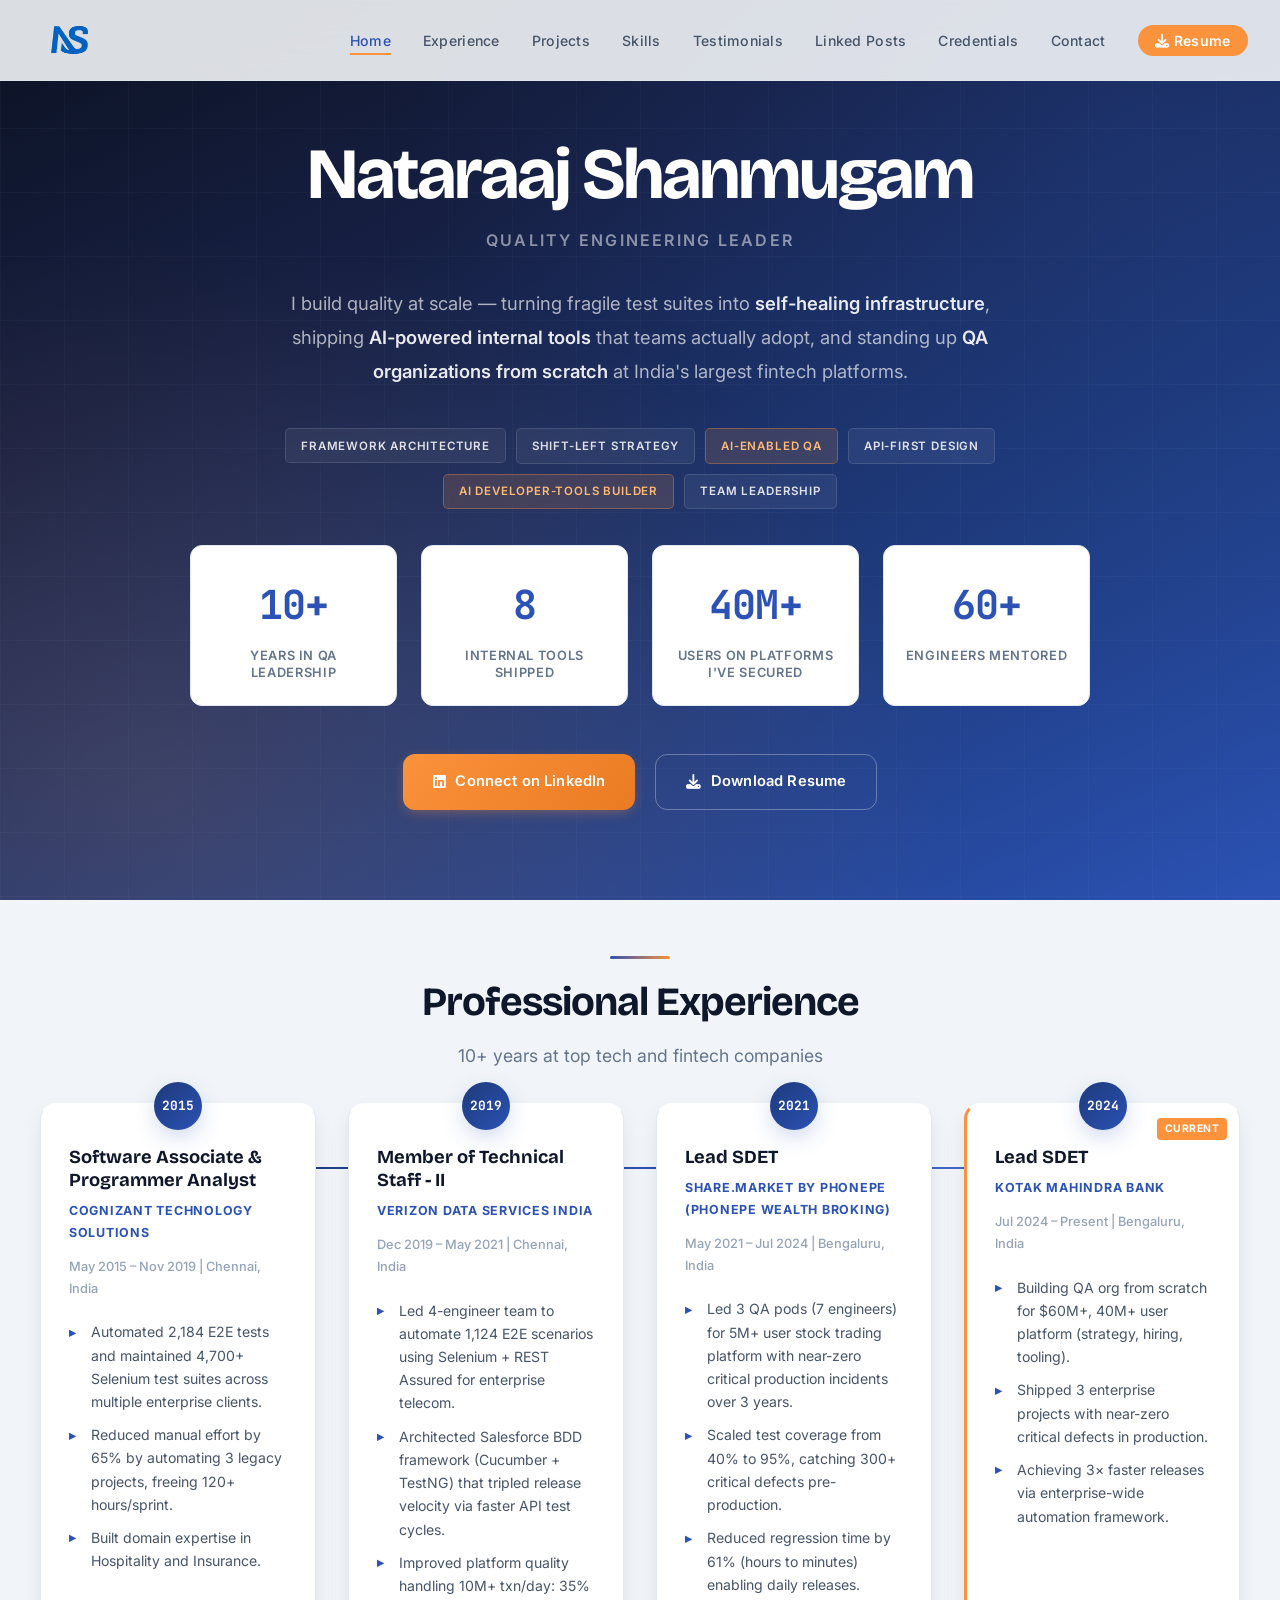
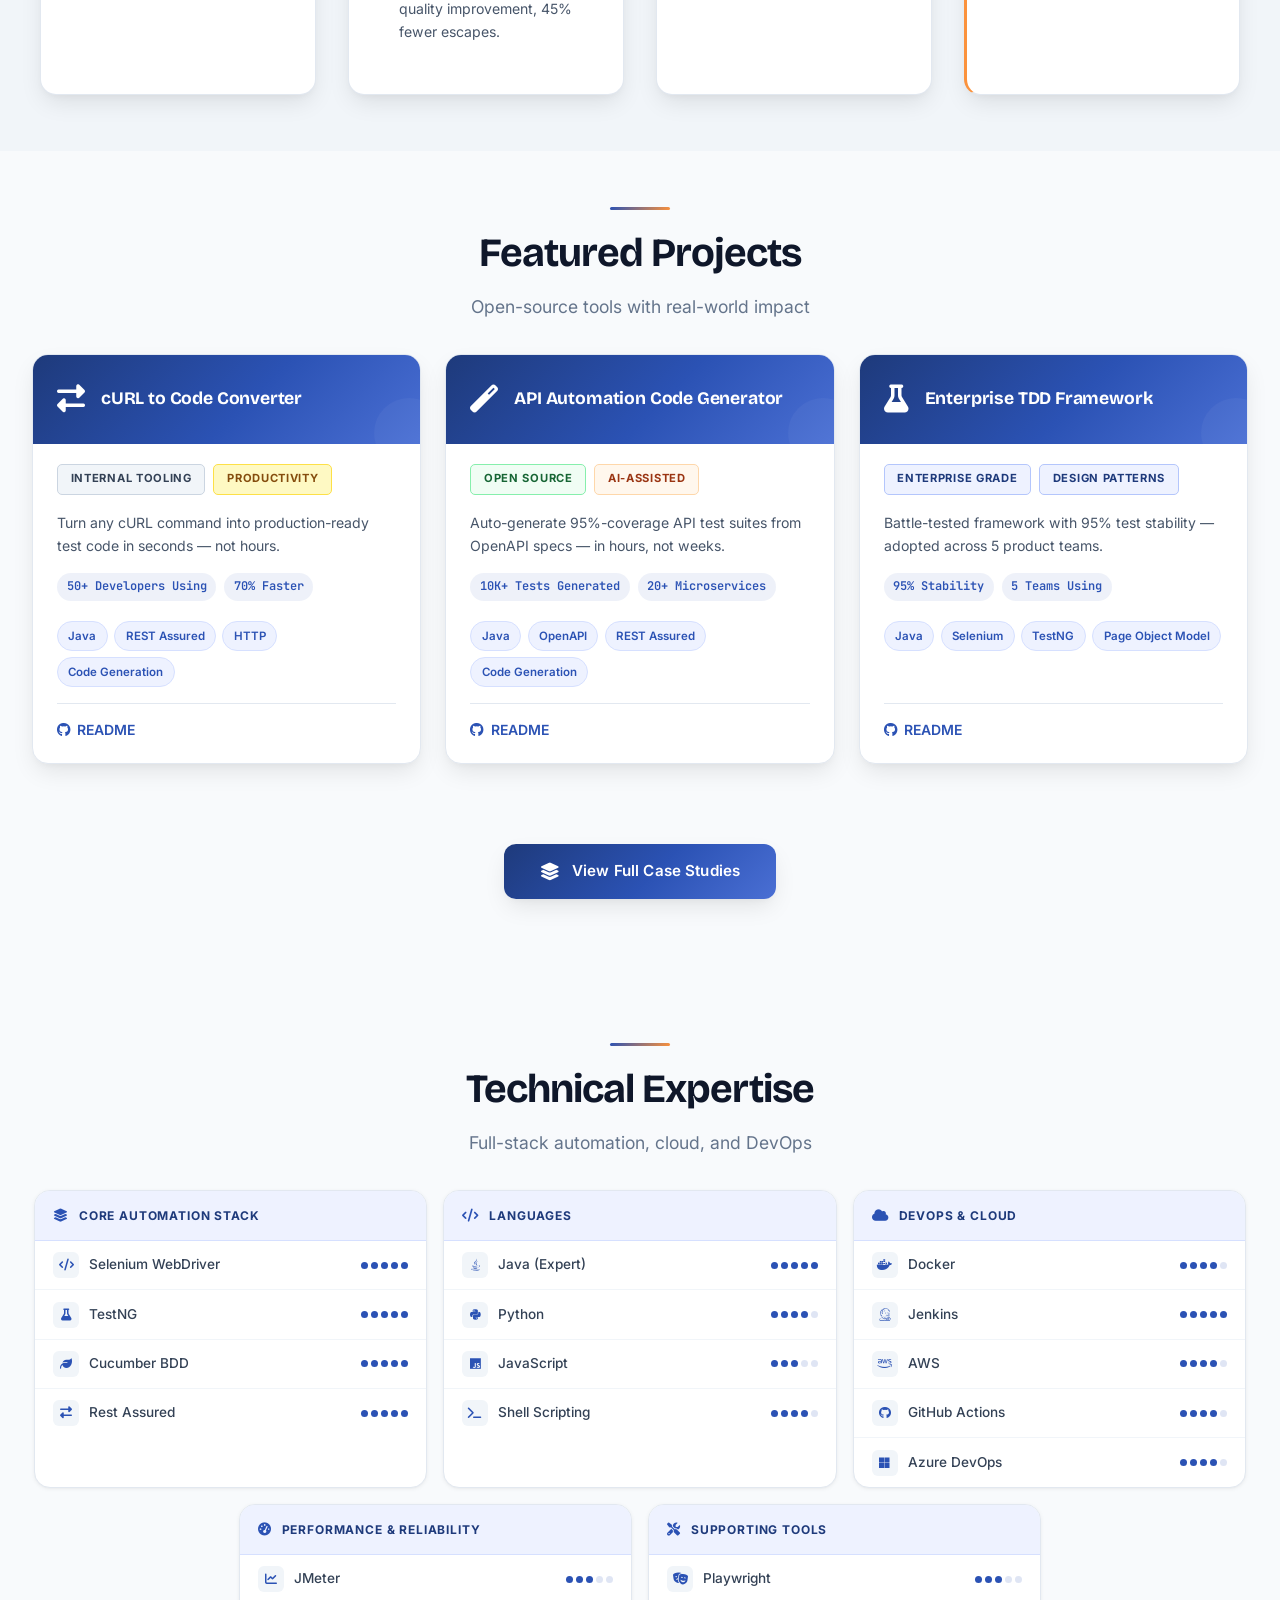
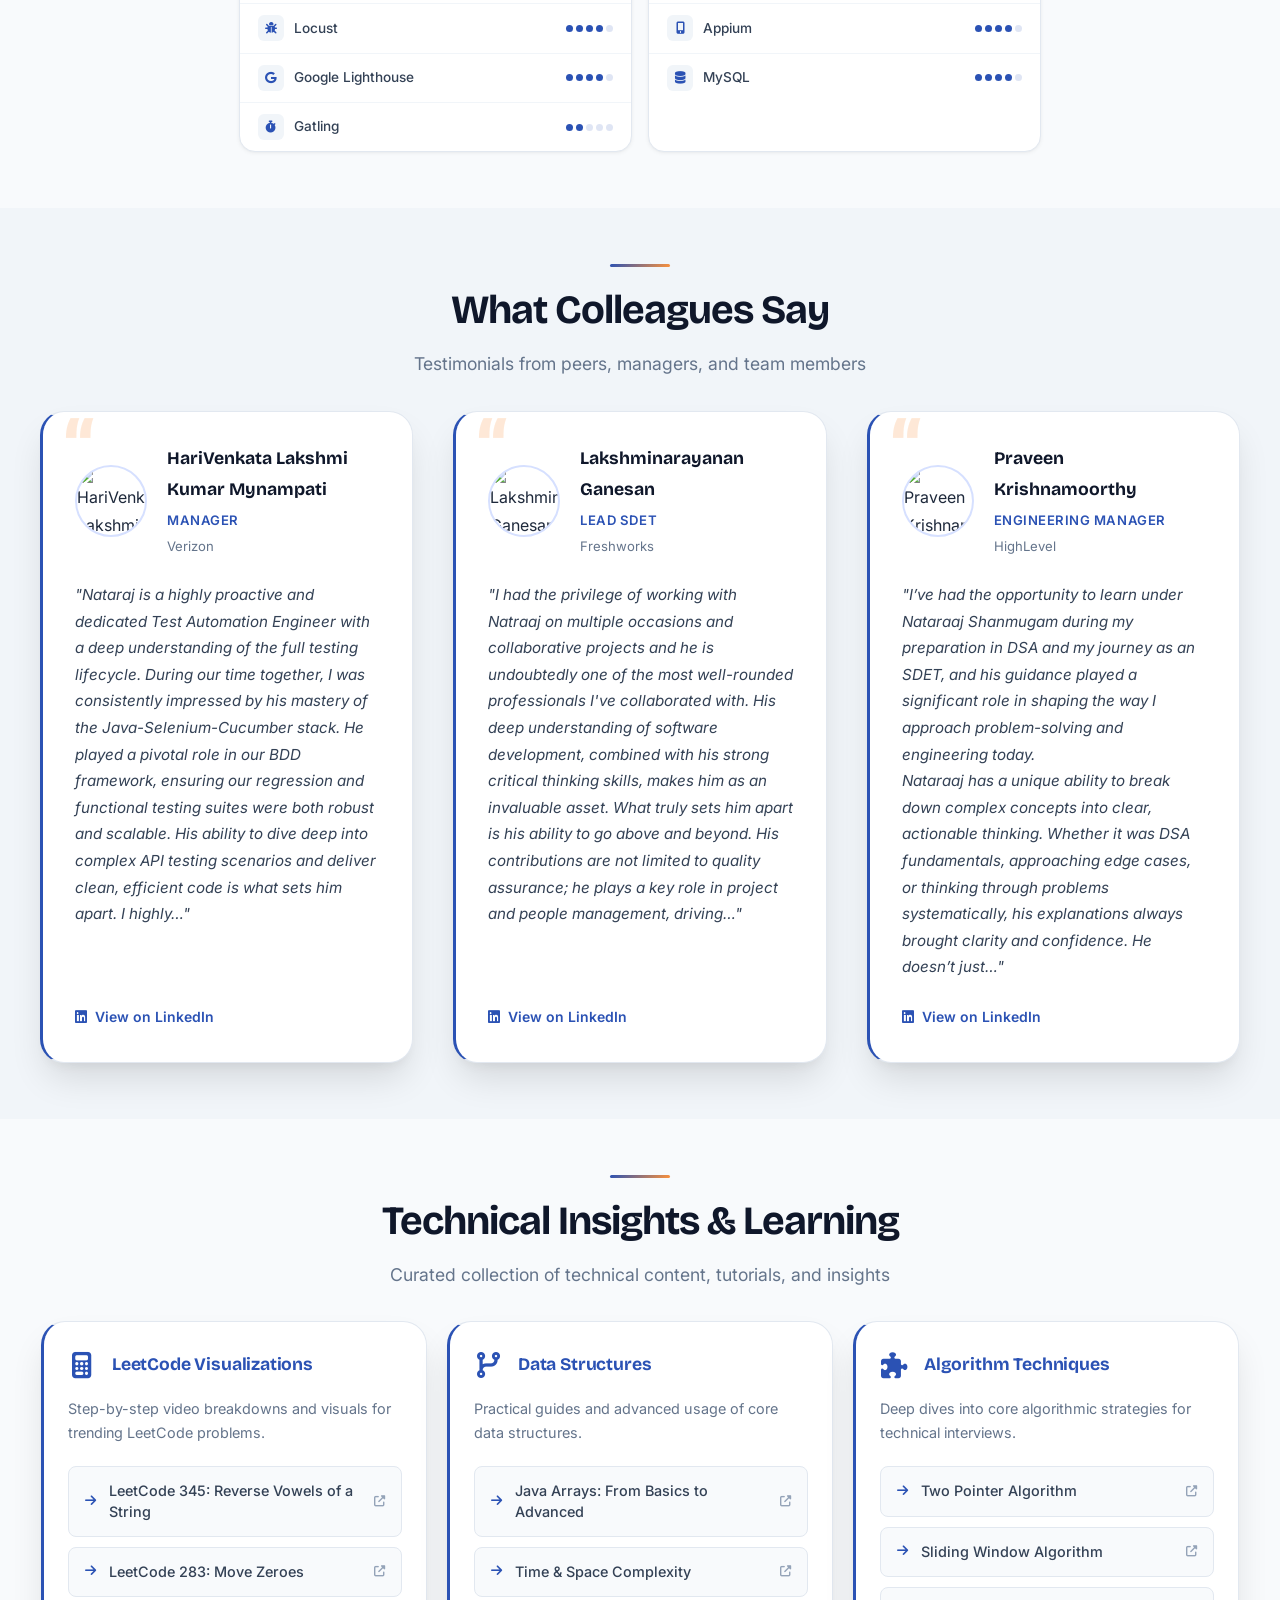
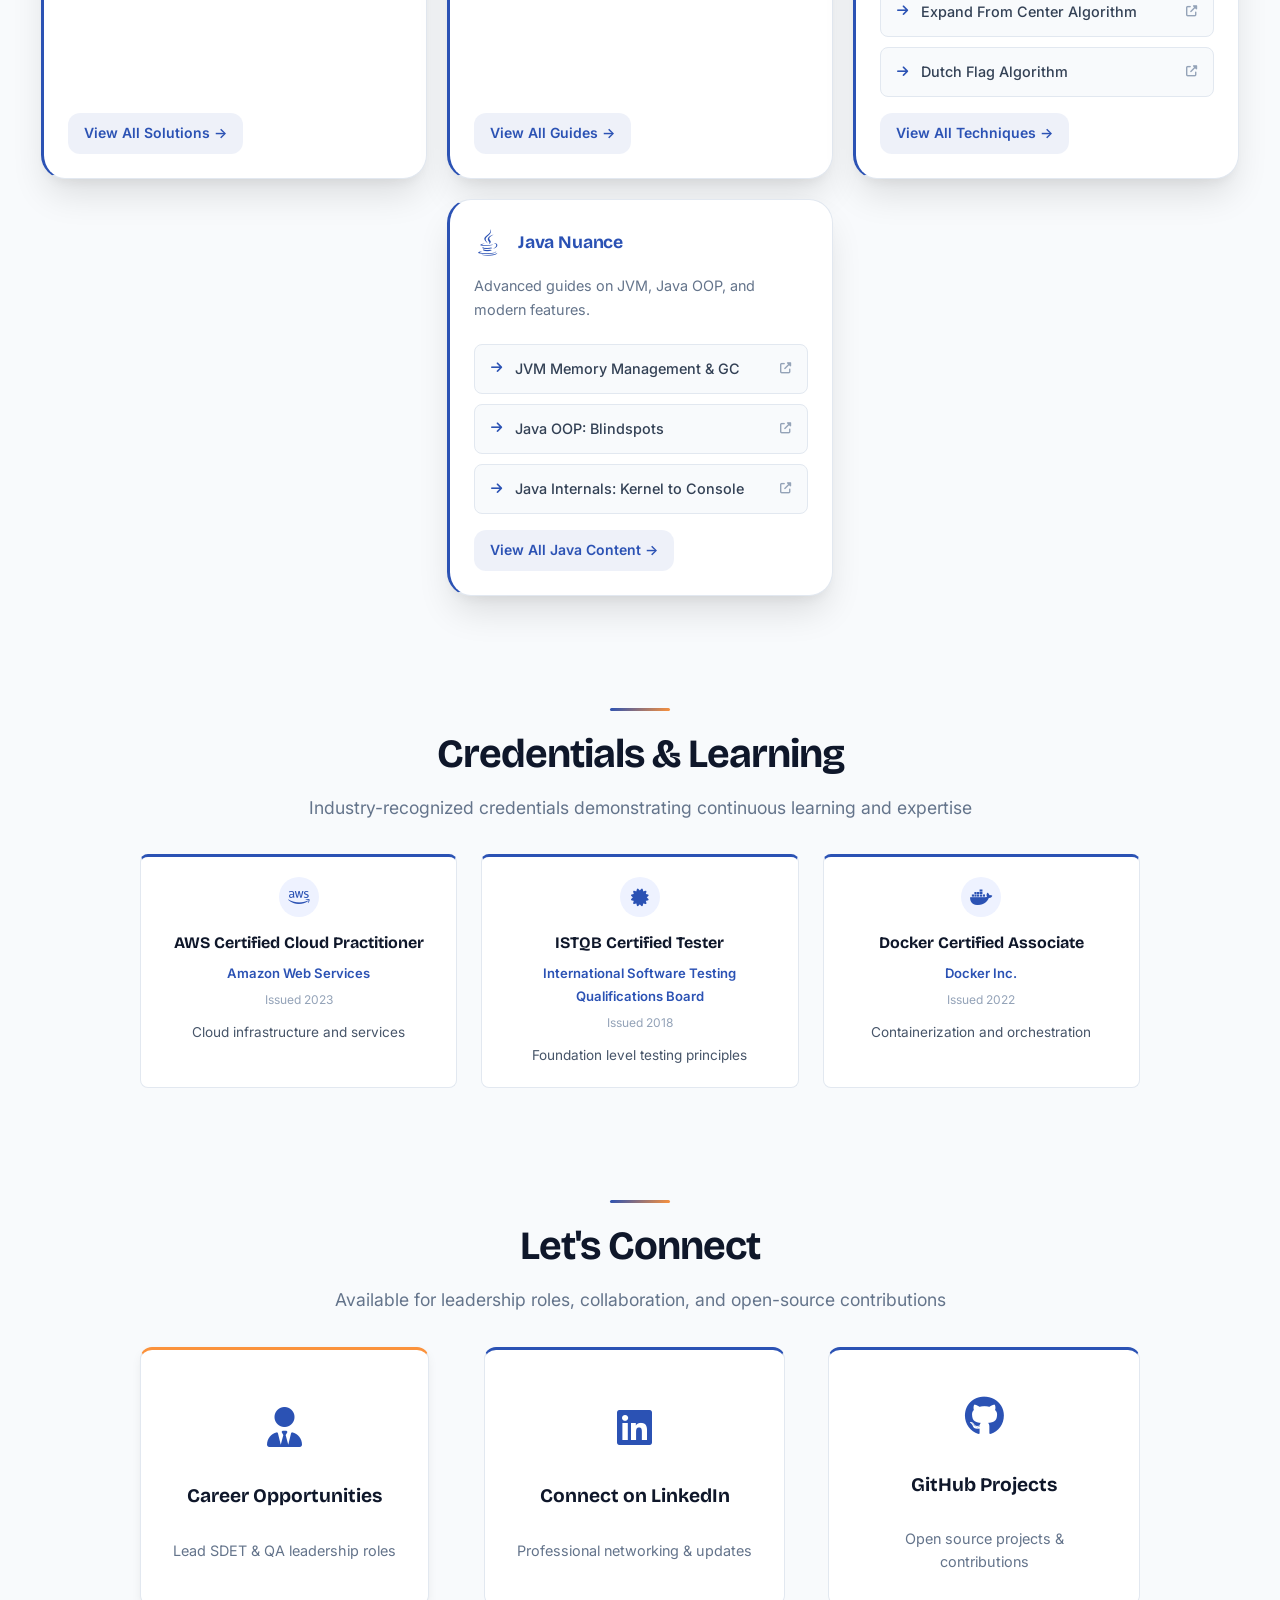
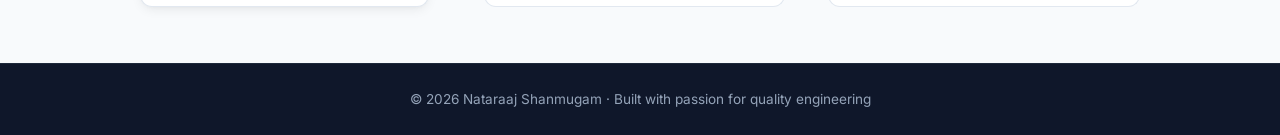
==== commit 5c4dcff2: "With revamp changes" ====
--- a/index.html
+++ b/index.html
@@ -6,7 +6,7 @@
     <meta name="viewport" content="width=device-width, initial-scale=1" />
     <link rel="icon" type="image/png" href="public/logo.png" />
     <meta name="description"
-        content="Lead SDET and AI-Enabled SDET Solution Architect with 10+ years building QA platforms for 40M+ user fintech platforms. 70% fewer prod defects, 3x faster releases. Enterprise automation frameworks, AI tooling, cloud-native test infra." />
+        content="Quality Engineering Leader with 10+ years building QA platforms for 40M+ user fintech platforms. 70% fewer prod defects, 3× faster releases. Enterprise automation frameworks, AI tooling, cloud-native test infra." />
     <meta name="keywords"
         content="SDET, Test Automation, Quality Engineering, Selenium, Java, CI/CD, Lead QA Engineer, Test Framework Architecture" />
     <meta name="author" content="Nataraaj Shanmugam" />
@@ -14,17 +14,16 @@
     <!-- Open Graph / Facebook -->
     <meta property="og:type" content="website" />
     <meta property="og:url" content="https://nataraaj-shanmugam.github.io/" />
-    <meta property="og:title" content="Nataraaj Shanmugam | Lead SDET — AI-Enabled SDET Solution Architect" />
+    <meta property="og:title" content="Nataraaj Shanmugam | Quality Engineering Leader" />
     <meta property="og:description"
-        content="Lead SDET with 10+ years engineering quality for 40M+ user fintech platforms. 70% fewer prod defects, 3x faster releases." />
+        content="Quality Engineering Leader with 10+ years engineering quality for 40M+ user fintech platforms. 70% fewer prod defects, 3× faster releases." />
     <meta property="og:image" content="https://nataraaj-shanmugam.github.io/profile.jpg" />
 
     <!-- Twitter -->
     <meta property="twitter:card" content="summary_large_image" />
     <meta property="twitter:url" content="https://nataraaj-shanmugam.github.io/" />
-    <meta property="twitter:title" content="Nataraaj Shanmugam | Lead SDET" />
-    <meta property="twitter:description"
-        content="Lead SDET specializing in scalable test automation frameworks." />
+    <meta property="twitter:title" content="Nataraaj Shanmugam | Quality Engineering Leader" />
+    <meta property="twitter:description" content="Quality Engineering Leader specializing in scalable test automation frameworks." />
     <meta property="twitter:image" content="https://nataraaj-shanmugam.github.io/profile.jpg" />
 
     <!-- Schema.org markup -->
@@ -33,8 +32,8 @@
       "@context": "https://schema.org",
       "@type": "Person",
       "name": "Nataraaj Shanmugam",
-      "jobTitle": "Lead SDET",
-      "description": "Lead SDET & Quality Engineering Strategist with 10+ years of experience",
+      "jobTitle": "Quality Engineering Leader",
+      "description": "Quality Engineering Leader with 10+ years of experience",
       "url": "https://nataraaj-shanmugam.github.io/",
       "sameAs": [
         "https://www.linkedin.com/in/nataraajshanmugam-sdet",
@@ -47,121 +46,116 @@
     }
     </script>
 
-    <title>Nataraaj Shanmugam | Lead SDET — AI-Enabled SDET Solution Architect</title>
-
+    <title>Nataraaj Shanmugam | Quality Engineering Leader</title>
     <link href="https://cdnjs.cloudflare.com/ajax/libs/font-awesome/6.4.0/css/all.min.css" rel="stylesheet">
-    <link href="https://fonts.googleapis.com/css2?family=Sora:wght@300;400;500;600;700;800&family=JetBrains+Mono:wght@400;500;600&display=swap"
+    <link
+        href="https://fonts.googleapis.com/css2?family=Bricolage+Grotesque:opsz,wght@12..96,400;12..96,500;12..96,600;12..96,700;12..96,800&family=Inter:wght@300;400;500;600;700&family=JetBrains+Mono:wght@400;500;600;700&display=swap"
         rel="stylesheet">
     <link rel="stylesheet" href="./src/index.css">
 </head>
 
 <body>
-    <a href="#main-content" class="skip-to-content">Skip to content</a>
-    <div class="nav-overlay" id="navOverlay"></div>
-
     <nav class="navbar" id="navbar">
-        <div class="nav-inner">
-            <a href="#home" class="nav-logo"><img src="public/logo.png" alt="Nataraaj Shanmugam"></a>
-            <div class="nav-links" id="navMenu">
-                <a href="#experience" class="nav-link">Experience</a>
-                <a href="#projects" class="nav-link">Projects</a>
-                <a href="#skills" class="nav-link">Skills</a>
-                <a href="#testimonials" class="nav-link">Testimonials</a>
-                <a href="#insights" class="nav-link">Insights</a>
-            </div>
-            <a href="Nataraaj_Shanmugam_Resume.pdf" class="nav-resume" download>
-                <i class="fas fa-download"></i> Resume
-            </a>
+        <div class="nav-content">
+            <a href="#home" class="nav-logo"><img src="public/logo.png" alt="Nataraaj Shanmugam logo"></a>
             <button class="nav-toggle" id="navToggle" aria-label="Toggle navigation">
                 <span></span><span></span><span></span>
             </button>
+            <ul class="nav-menu" id="navMenu">
+                <li><a href="#home" class="nav-link">Home</a></li>
+                <li><a href="#experience" class="nav-link">Experience</a></li>
+                <li><a href="#projects" class="nav-link">Projects</a></li>
+                <li><a href="#skills" class="nav-link">Skills</a></li>
+                <li><a href="#testimonials" class="nav-link">Testimonials</a></li>
+                <li><a href="#learning" class="nav-link">Linked Posts</a></li>
+                <li><a href="#certifications" class="nav-link">Credentials</a></li>
+                <li><a href="#contact" class="nav-link">Contact</a></li>
+                <li><a href="Nataraaj_Shanmugam_Resume.pdf" class="nav-link resume-link" download><i
+                            class="fas fa-download"></i> Resume</a></li>
+            </ul>
         </div>
     </nav>
-
     <main id="main-content">
-        <!-- Hero -->
-        <section class="hero" id="home">
+        <section id="home" class="hero">
             <div class="container">
                 <div class="hero-content">
-                    <div class="hero-eyebrow">Lead SDET &middot; Solution Architect</div>
-                    <h1 class="hero-name">Nataraaj Shanmugam</h1>
-                    <p class="hero-desc">
-                        I build enterprise-grade QA platforms and AI-assisted automation solutions that
-                        treat quality as an engineering problem, not a checklist. With <strong>10+ years</strong>
-                        of experience, I specialize in engineering automation for high-scale fintech and
-                        enterprise systems.
-                    </p>
-
-                    <div class="hero-pillars">
-                        <span class="pillar">Framework Architect</span>
-                        <span class="pillar">Shift-Left Evangelist</span>
-                        <span class="pillar">API-First Strategy</span>
-                        <span class="pillar">AI Tooling Builder</span>
-                        <span class="pillar">SDET Solution Architect</span>
-                    </div>
-
-                    <div class="hero-stats">
-                        <div class="hero-stat">
-                            <span class="hero-stat-value" data-target="40" data-suffix="M+">0</span>
-                            <span class="hero-stat-label">Users Impacted</span>
-                        </div>
-                        <div class="hero-stat">
-                            <span class="hero-stat-value" data-target="70" data-suffix="%">0</span>
-                            <span class="hero-stat-label">Defect Reduction</span>
-                        </div>
-                        <div class="hero-stat">
-                            <span class="hero-stat-value" data-target="3" data-suffix="&times;">0</span>
-                            <span class="hero-stat-label">Faster Releases</span>
-                        </div>
-                        <div class="hero-stat">
-                            <span class="hero-stat-value" data-target="60" data-suffix="+">0</span>
-                            <span class="hero-stat-label">Engineers Mentored</span>
-                        </div>
-                    </div>
-
-                    <div class="hero-actions">
+                    <h1 class="hero-title">Nataraaj Shanmugam</h1>
+                    <h2 class="hero-subtitle">Quality Engineering Leader</h2>
+
+                    <div class="hero-description-merged">
+                        <p>
+                            I build quality at scale — turning fragile test suites into <strong>self-healing infrastructure</strong>,
+                            shipping <strong>AI-powered internal tools</strong> that teams actually adopt, and standing up
+                            <strong>QA organizations from scratch</strong> at India's largest fintech platforms.
+                        </p>
+                    </div>
+
+                    <div class="pillar-badges">
+                        <span class="pillar">Framework Architecture</span>
+                        <span class="pillar">Shift-Left Strategy</span>
+                        <span class="pillar highlight">AI-Enabled QA</span>
+                        <span class="pillar">API-First Design</span>
+                        <span class="pillar highlight">AI Developer-Tools Builder</span>
+                        <span class="pillar">Team Leadership</span>
+                    </div>
+
+                    <div class="stats-grid compact-stats">
+                        <div class="stat-card stat-card-glass">
+                            <span class="stat-number stat-number-glass">10+</span>
+                            <span class="stat-label stat-label-glass">Years in QA Leadership</span>
+                        </div>
+                        <div class="stat-card stat-card-glass">
+                            <span class="stat-number stat-number-glass">8</span>
+                            <span class="stat-label stat-label-glass">Internal Tools Shipped</span>
+                        </div>
+                        <div class="stat-card stat-card-glass">
+                            <span class="stat-number stat-number-glass">40M+</span>
+                            <span class="stat-label stat-label-glass">Users on Platforms I've Secured</span>
+                        </div>
+                        <div class="stat-card stat-card-glass">
+                            <span class="stat-number stat-number-glass">60+</span>
+                            <span class="stat-label stat-label-glass">Engineers Mentored</span>
+                        </div>
+                    </div>
+
+                    <div class="hero-cta">
                         <a href="https://www.linkedin.com/in/nataraajshanmugam-sdet" class="btn btn-primary"
-                            target="_blank" rel="noopener">
-                            <i class="fab fa-linkedin"></i> Connect on LinkedIn
-                        </a>
-                        <a href="Nataraaj_Shanmugam_Resume.pdf" class="btn btn-outline" download>
-                            <i class="fas fa-download"></i> Download Resume
-                        </a>
-                    </div>
-                </div>
-            </div>
-        </section>
-
-        <!-- Experience -->
+                            target="_blank" rel="noopener"><i class="fab fa-linkedin"></i> Connect on LinkedIn</a>
+                        <a href="Nataraaj_Shanmugam_Resume.pdf" class="btn btn-secondary" download><i
+                                class="fas fa-download"></i> Download Resume</a>
+                    </div>
+                </div>
+            </div>
+        </section>
+
         <section id="experience" class="section reveal">
             <div class="container">
-                <span class="section-eyebrow">Experience</span>
-                <h2 class="section-heading">Professional Track Record</h2>
-                <p class="section-subheading">10+ years engineering quality at India's leading technology and fintech companies</p>
-                <div class="experience-note">
-                    Acting as SDET Solution Architect at Kotak: defining QA architecture, internal tools,
-                    automation strategy, and AWS-based test infrastructure
-                </div>
-                <div class="experience-grid" id="experienceGrid"></div>
-            </div>
-        </section>
-
-        <!-- Projects -->
-        <section id="projects" class="section section--alt reveal">
-            <div class="container">
-                <span class="section-eyebrow">Projects</span>
-                <h2 class="section-heading">Featured Work</h2>
-                <p class="section-subheading">Open-source tools and automation frameworks with real-world impact</p>
+                <div class="section-header">
+                    <h2 class="section-title">Professional Experience</h2>
+                    <p class="section-subtitle">10+ years at top tech and fintech companies</p>
+                </div>
+                <div class="timeline-container">
+                    <div class="timeline-line"></div>
+                    <div class="timeline-grid">
+                    </div>
+                </div>
+            </div>
+        </section>
+
+        <section id="projects" class="section reveal">
+            <div class="container">
+                <div class="section-header">
+                    <h2 class="section-title">Featured Projects</h2>
+                    <p class="section-subtitle">Open-source tools with real-world impact</p>
+                </div>
                 <div class="projects-grid" id="projectsGrid"></div>
             </div>
         </section>
 
-        <!-- Skills -->
         <section id="skills" class="section reveal">
             <div class="container">
-                <span class="section-eyebrow">Expertise</span>
-                <h2 class="section-heading">Technical Proficiency</h2>
-                <p class="section-subheading">Java automation, API frameworks, AI-powered QA, CI/CD integration</p>
+                <h2 class="section-title text-center">Technical Expertise</h2>
+                <p class="section-subtitle text-center mb-2rem">Full-stack automation, cloud, and DevOps</p>
                 <div id="skillsContainer">
                     <div class="loading-skeleton" id="skillsLoading">
                         <div class="skeleton-grid">
@@ -174,82 +168,77 @@
             </div>
         </section>
 
-        <!-- Certifications (auto-hidden if data is empty) -->
-        <section id="certifications" class="section section--alt reveal">
-            <div class="container">
-                <span class="section-eyebrow">Certifications</span>
-                <h2 class="section-heading">Professional Credentials</h2>
-                <p class="section-subheading">Industry-recognized credentials demonstrating continuous learning</p>
-                <div class="certifications-grid" id="certificationsGrid"></div>
-            </div>
-        </section>
-
-        <!-- Testimonials -->
         <section id="testimonials" class="section reveal">
             <div class="container">
-                <span class="section-eyebrow">Testimonials</span>
-                <h2 class="section-heading">Peer Endorsements</h2>
-                <p class="section-subheading">What colleagues and managers say about working together</p>
-                <div class="testimonials-grid" id="testimonialsGrid"></div>
-            </div>
-        </section>
-
-        <!-- Insights -->
-        <section id="insights" class="section section--alt reveal">
-            <div class="container">
-                <span class="section-eyebrow">Thought Leadership</span>
-                <h2 class="section-heading">Technical Insights</h2>
-                <p class="section-subheading">Curated collection of technical content, tutorials, and deep dives</p>
+                <div class="section-header">
+                    <h2 class="section-title">What Colleagues Say</h2>
+                    <p class="section-subtitle">Testimonials from peers, managers, and team members</p>
+                </div>
+                <div class="testimonials-grid" id="testimonialsGrid">
+                </div>
+            </div>
+        </section>
+
+        <section id="learning" class="section reveal">
+            <div class="container">
+                <div class="section-header">
+                    <h2 class="section-title">Technical Insights & Learning</h2>
+                    <p class="section-subtitle">Curated collection of technical content, tutorials, and insights</p>
+                </div>
                 <div class="insights-grid" id="insightsGrid"></div>
             </div>
         </section>
 
-        <!-- Contact (simplified) -->
-        <section class="section-contact" id="contact">
-            <div class="container">
-                <h2 class="contact-heading">Let's Connect</h2>
-                <p class="contact-desc">Available for leadership roles, consulting, and engineering partnerships</p>
-                <div class="contact-links">
-                    <a href="mailto:nataraajshanmugam08@gmail.com" class="contact-link-item">
-                        <i class="fas fa-envelope"></i>
-                        <span>Email</span>
+        <section id="certifications" class="section reveal" style="background: var(--gray-50);">
+            <div class="container">
+                <div class="section-header">
+                    <h2 class="section-title">Credentials & Learning</h2>
+                    <p class="section-subtitle">Industry-recognized credentials demonstrating continuous learning and expertise</p>
+                </div>
+                <div class="certifications-grid" id="certificationsGrid">
+                </div>
+            </div>
+        </section>
+
+        <section id="contact" class="section reveal">
+            <div class="container">
+                <div class="section-header">
+                    <h2 class="section-title">Let's Connect</h2>
+                    <p class="section-subtitle">Available for leadership roles, collaboration, and open-source contributions</p>
+                </div>
+                <div class="contact-grid">
+                    <a href="mailto:nataraajshanmugam08@gmail.com?subject=Career%20Opportunity" class="contact-link">
+                        <div class="contact-card primary-pathway">
+                            <div class="contact-icon"><i class="fas fa-user-tie"></i></div>
+                            <h3 class="contact-title">Career Opportunities</h3>
+                            <p>Lead SDET & QA leadership roles</p>
+                        </div>
                     </a>
-                    <a href="https://www.linkedin.com/in/nataraajshanmugam-sdet" class="contact-link-item"
-                        target="_blank" rel="noopener">
-                        <i class="fab fa-linkedin"></i>
-                        <span>LinkedIn</span>
+                    <a href="https://www.linkedin.com/in/nataraajshanmugam-sdet" class="contact-link" target="_blank" rel="noopener">
+                        <div class="contact-card">
+                            <div class="contact-icon"><i class="fab fa-linkedin"></i></div>
+                            <h3 class="contact-title">Connect on LinkedIn</h3>
+                            <p>Professional networking & updates</p>
+                        </div>
                     </a>
-                    <a href="https://github.com/Nataraaj-Shanmugam" class="contact-link-item"
-                        target="_blank" rel="noopener">
-                        <i class="fab fa-github"></i>
-                        <span>GitHub</span>
+                    <a href="https://github.com/Nataraaj-Shanmugam" class="contact-link" target="_blank" rel="noopener">
+                        <div class="contact-card">
+                            <div class="contact-icon"><i class="fab fa-github"></i></div>
+                            <h3 class="contact-title">GitHub Projects</h3>
+                            <p>Open source projects & contributions</p>
+                        </div>
                     </a>
                 </div>
             </div>
         </section>
     </main>
-
     <footer class="footer">
         <div class="container">
-            <div class="footer-inner">
-                <p class="footer-text">&copy; 2025 Nataraaj Shanmugam. All rights reserved.</p>
-                <div class="footer-links">
-                    <a href="https://www.linkedin.com/in/nataraajshanmugam-sdet" class="footer-link" target="_blank"
-                        rel="noopener" aria-label="LinkedIn">
-                        <i class="fab fa-linkedin"></i>
-                    </a>
-                    <a href="https://github.com/Nataraaj-Shanmugam" class="footer-link" target="_blank" rel="noopener"
-                        aria-label="GitHub">
-                        <i class="fab fa-github"></i>
-                    </a>
-                    <a href="mailto:nataraajshanmugam08@gmail.com" class="footer-link" aria-label="Email">
-                        <i class="fas fa-envelope"></i>
-                    </a>
-                </div>
+            <div class="footer-content">
+                <p class="footer-text">&copy; 2026 Nataraaj Shanmugam &middot; Built with passion for quality engineering</p>
             </div>
         </div>
     </footer>
-
     <script src="./src/main.js"></script>
 </body>
 
--- a/src/index.css
+++ b/src/index.css
@@ -1,1988 +1,1961 @@
-/* ==========================================================================
-   Executive Portfolio — Design System
-   Fonts: Sora (body + display) · JetBrains Mono (mono)
-   Palette: Steel Blue + Slate · No purple
-   ========================================================================== */
-
-/* --- Custom Properties --- */
 :root {
-    --blue-50: #eef4fd;
-    --blue-100: #d8e6f9;
-    --blue-200: #b0cdf2;
-    --blue-300: #82aee7;
-    --blue-400: #5a91db;
-    --blue-500: #3877cd;
-    --blue-600: #2e63af;
-    --blue-700: #254f91;
-    --blue-800: #1d3d73;
-    --blue-900: #152b55;
-
-    --slate-50: #f8fafc;
-    --slate-100: #f1f5f9;
-    --slate-200: #e2e8f0;
-    --slate-300: #cbd5e1;
-    --slate-400: #94a3b8;
-    --slate-500: #64748b;
-    --slate-600: #475569;
-    --slate-700: #334155;
-    --slate-800: #1e293b;
-    --slate-900: #0f172a;
-    --slate-950: #020617;
-
-    --color-accent: var(--blue-600);
-    --color-accent-hover: var(--blue-700);
-    --color-accent-light: var(--blue-50);
-    --color-text: var(--slate-900);
-    --color-text-secondary: var(--slate-600);
-    --color-text-muted: var(--slate-400);
-    --color-bg: #ffffff;
-    --color-bg-alt: var(--slate-50);
-    --color-border: var(--slate-200);
-
-    --font-display: 'Sora', system-ui, -apple-system, sans-serif;
-    --font-body: 'Sora', system-ui, -apple-system, sans-serif;
-    --font-mono: 'JetBrains Mono', 'Fira Code', monospace;
-
-    --nav-height: 72px;
-    --section-py: 7.5rem;
-    --container-max: 1200px;
-    --container-px: 1.5rem;
-
-    --radius-sm: 6px;
-    --radius-md: 10px;
-    --radius-lg: 16px;
-    --radius-xl: 24px;
-    --radius-full: 100px;
-
-    --shadow-xs: 0 1px 2px rgba(15, 23, 42, 0.03);
-    --shadow-sm: 0 1px 3px rgba(15, 23, 42, 0.05), 0 1px 2px rgba(15, 23, 42, 0.03);
-    --shadow-md: 0 4px 12px rgba(15, 23, 42, 0.06), 0 1px 3px rgba(15, 23, 42, 0.04);
-    --shadow-lg: 0 8px 24px rgba(15, 23, 42, 0.08), 0 2px 6px rgba(15, 23, 42, 0.04);
-    --shadow-xl: 0 16px 48px rgba(15, 23, 42, 0.1), 0 4px 12px rgba(15, 23, 42, 0.04);
-
-    --ease: cubic-bezier(0.4, 0, 0.2, 1);
-    --ease-out: cubic-bezier(0, 0, 0.2, 1);
-}
-
-/* --- Reset --- */
-*, *::before, *::after {
-    margin: 0;
-    padding: 0;
-    box-sizing: border-box;
+  /* Primary: Rich Indigo-Blue */
+  --primary: #2B52B4;
+  --primary-dark: #1E3A7B;
+  --primary-light: #4A6FD4;
+  --primary-50: #EEF2FF;
+  --primary-100: #D6E0FF;
+
+  /* Accent: Warm Peach */
+  --accent: #FB923C;
+  --accent-light: #FFF7ED;
+  --accent-dark: #EA7B22;
+
+  /* Secondary: Cool Slate */
+  --secondary: #64748B;
+  --secondary-light: #94A3B8;
+
+  /* Status */
+  --success: #16A34A;
+  --warning: #D97706;
+  --danger: #DC2626;
+
+  /* Grays — cool neutral (slight blue undertone) */
+  --gray-50:  #F8FAFC;
+  --gray-100: #F1F5F9;
+  --gray-200: #E2E8F0;
+  --gray-300: #CBD5E1;
+  --gray-400: #94A3B8;
+  --gray-500: #64748B;
+  --gray-600: #475569;
+  --gray-700: #334155;
+  --gray-800: #1E293B;
+  --gray-900: #0F172A;
+
+  /* Gradients */
+  --gradient-hero: linear-gradient(155deg, #0C1222 0%, #162044 30%, #1E3A7B 65%, #2B52B4 100%);
+  --gradient-tech: linear-gradient(135deg, #1E3A7B 0%, #2B52B4 55%, #4A6FD4 100%);
+  --gradient-accent: linear-gradient(135deg, #FB923C 0%, #EA7B22 100%);
+  --gradient-success: linear-gradient(135deg, #16A34A 0%, #15803D 100%);
+
+  /* Shadows */
+  --shadow-sm: 0 1px 3px 0 rgb(0 0 0 / 0.04);
+  --shadow: 0 1px 4px 0 rgb(0 0 0 / 0.06), 0 1px 2px -1px rgb(0 0 0 / 0.05);
+  --shadow-md: 0 4px 12px -2px rgb(0 0 0 / 0.08), 0 2px 4px -2px rgb(0 0 0 / 0.04);
+  --shadow-lg: 0 10px 24px -4px rgb(0 0 0 / 0.1), 0 4px 8px -4px rgb(0 0 0 / 0.05);
+  --shadow-xl: 0 20px 36px -6px rgb(0 0 0 / 0.12), 0 8px 12px -6px rgb(0 0 0 / 0.06);
+  --shadow-2xl: 0 32px 64px -12px rgb(0 0 0 / 0.2), 0 10px 20px -8px rgb(0 0 0 / 0.08);
+  --shadow-blue: 0 8px 24px -4px rgba(43, 82, 180, 0.3);
+  --shadow-peach: 0 8px 24px -4px rgba(251, 146, 60, 0.25);
+
+  /* Border radius */
+  --border-radius: 8px;
+  --border-radius-lg: 12px;
+  --border-radius-xl: 16px;
+  --border-radius-2xl: 24px;
+
+  /* Fonts */
+  --font-display: 'Bricolage Grotesque', sans-serif;
+  --font-sans: 'Inter', -apple-system, BlinkMacSystemFont, 'Segoe UI', sans-serif;
+  --font-mono: 'JetBrains Mono', 'Fira Code', monospace;
+}
+
+/* ─── Reset ─────────────────────────────────────────── */
+* {
+  margin: 0;
+  padding: 0;
+  box-sizing: border-box;
+}
+
+.skip-to-content {
+  position: absolute;
+  top: -40px;
+  left: 0;
+  background: var(--primary);
+  color: white;
+  padding: 0.75rem 1.5rem;
+  text-decoration: none;
+  border-radius: 0 0 var(--border-radius) 0;
+  z-index: 10000;
+  font-weight: 600;
+}
+
+.skip-to-content:focus {
+  top: 0;
+}
+
+*:focus-visible {
+  outline: 2px solid var(--primary);
+  outline-offset: 3px;
 }
 
 html {
-    scroll-behavior: smooth;
-    -webkit-text-size-adjust: 100%;
+  scroll-behavior: smooth;
+  scroll-padding-top: 80px;
 }
 
 body {
-    font-family: var(--font-body);
+  font-family: var(--font-sans);
+  font-size: 16px;
+  line-height: 1.75;
+  color: var(--gray-800);
+  background: var(--gray-50);
+  overflow-x: hidden;
+  -webkit-font-smoothing: antialiased;
+  -moz-osx-font-smoothing: grayscale;
+}
+
+/* ─── Display Font Assignments ───────────────────────── */
+h1, h2, h3,
+.hero-title,
+.hero-subtitle,
+.section-title,
+.project-title,
+.job-title,
+.skill-title,
+.insight-title,
+.contact-title,
+.cert-title {
+  font-family: var(--font-display);
+  font-optical-sizing: auto;
+}
+
+/* ─── Scrollbar ──────────────────────────────────────── */
+::-webkit-scrollbar {
+  width: 5px;
+}
+
+::-webkit-scrollbar-track {
+  background: var(--gray-100);
+}
+
+::-webkit-scrollbar-thumb {
+  background: var(--gradient-tech);
+  border-radius: 3px;
+}
+
+/* ─── Layout ─────────────────────────────────────────── */
+.container {
+  max-width: 1400px;
+  margin: 0 auto;
+  padding: 0 2rem;
+}
+
+/* ─── Navigation ─────────────────────────────────────── */
+.navbar {
+  position: fixed;
+  top: 0;
+  left: 0;
+  right: 0;
+  z-index: 1000;
+  background: rgba(248, 250, 252, 0.88);
+  -webkit-backdrop-filter: blur(20px);
+  backdrop-filter: blur(20px);
+  border-bottom: 1px solid rgba(226, 232, 240, 0.7);
+  transition: background 0.3s ease, box-shadow 0.3s ease;
+}
+
+.navbar.scrolled {
+  background: rgba(248, 250, 252, 0.95);
+  backdrop-filter: blur(12px);
+  box-shadow: 0 1px 20px rgb(0 0 0 / 0.07);
+  border-bottom: 1px solid var(--gray-200);
+}
+
+.nav-content {
+  display: flex;
+  justify-content: space-between;
+  align-items: center;
+  padding: 0.875rem 2rem;
+  max-width: 1400px;
+  margin: 0 auto;
+}
+
+.nav-logo img {
+  height: 52px;
+  width: auto;
+  vertical-align: middle;
+}
+
+.nav-menu {
+  display: flex;
+  list-style: none;
+  gap: 2rem;
+  align-items: center;
+}
+
+.nav-link {
+  color: var(--gray-600);
+  text-decoration: none;
+  font-weight: 500;
+  font-size: 0.88rem;
+  transition: all 0.25s ease;
+  position: relative;
+  padding: 0.4rem 0;
+  letter-spacing: 0.02em;
+}
+
+.nav-link::after {
+  content: '';
+  position: absolute;
+  bottom: 0;
+  left: 0;
+  width: 0;
+  height: 2px;
+  background: var(--accent);
+  transition: width 0.25s ease;
+}
+
+.nav-link:hover,
+.nav-link.active {
+  color: var(--primary);
+}
+
+.nav-link:hover::after,
+.nav-link.active::after {
+  width: 100%;
+}
+
+/* Resume pill button in nav */
+.resume-link {
+  color: white !important;
+  background: var(--accent);
+  padding: 0.45rem 1.1rem !important;
+  border-radius: 99px;
+  font-weight: 600;
+  letter-spacing: 0.02em;
+  transition: all 0.25s ease !important;
+}
+
+.resume-link:hover {
+  background: var(--accent-dark) !important;
+  transform: translateY(-1px);
+  box-shadow: 0 4px 14px rgba(251, 146, 60, 0.4) !important;
+  color: white !important;
+}
+
+.resume-link::after {
+  display: none !important;
+}
+
+.nav-toggle {
+  display: none;
+  flex-direction: column;
+  background: transparent;
+  border: none;
+  cursor: pointer;
+  padding: 0.5rem;
+  z-index: 1001;
+}
+
+.nav-toggle span {
+  width: 24px;
+  height: 2.5px;
+  background: var(--gray-700);
+  margin: 3px 0;
+  transition: all 0.3s ease;
+  border-radius: 2px;
+}
+
+/* ─── Hero ───────────────────────────────────────────── */
+.hero {
+  min-height: 100vh;
+  display: flex;
+  align-items: center;
+  justify-content: center;
+  background: linear-gradient(155deg, #0C1222 0%, #162044 30%, #1E3A7B 65%, #2B52B4 100%);
+  position: relative;
+  overflow: hidden;
+  padding: 8rem 0 5rem;
+}
+
+/* Atmospheric radial glows */
+.hero::before {
+  content: '';
+  position: absolute;
+  top: 0;
+  left: 0;
+  right: 0;
+  bottom: 0;
+  background:
+    radial-gradient(ellipse at 12% 88%, rgba(251, 146, 60, 0.15) 0%, transparent 50%),
+    radial-gradient(ellipse at 88% 12%, rgba(43, 82, 180, 0.20) 0%, transparent 45%);
+  animation: float 22s ease-in-out infinite;
+  z-index: 1;
+}
+
+/* Subtle grid texture */
+.hero::after {
+  content: '';
+  position: absolute;
+  inset: 0;
+  background-image:
+    linear-gradient(rgba(255, 255, 255, 0.022) 1px, transparent 1px),
+    linear-gradient(90deg, rgba(255, 255, 255, 0.022) 1px, transparent 1px);
+  background-size: 64px 64px;
+  z-index: 1;
+  pointer-events: none;
+}
+
+@keyframes float {
+  0%, 100% { transform: translateY(0px); }
+  33% { transform: translateY(-14px); }
+  66% { transform: translateY(9px); }
+}
+
+.hero-content {
+  text-align: center;
+  max-width: 1000px;
+  position: relative;
+  z-index: 3;
+  color: white;
+  padding: 0 1rem;
+}
+
+.hero-title {
+  font-size: clamp(2.75rem, 6vw, 4.5rem);
+  font-weight: 700;
+  margin-bottom: 1rem;
+  letter-spacing: -0.03em;
+  line-height: 1.0;
+  color: white;
+}
+
+.hero-subtitle {
+  font-size: clamp(0.8rem, 1.6vw, 1rem);
+  font-weight: 600;
+  margin-bottom: 2rem;
+  color: rgba(255, 255, 255, 0.50);
+  letter-spacing: 0.14em;
+  text-transform: uppercase;
+  font-family: var(--font-sans);
+}
+
+.hero-description {
+  font-size: clamp(1rem, 1.8vw, 1.2rem);
+  line-height: 1.75;
+  color: rgba(255, 255, 255, 0.65);
+  max-width: 800px;
+  margin: 0 auto 3rem;
+}
+
+/* ─── Pillar Badges ──────────────────────────────────── */
+.pillar-badges {
+  display: flex;
+  flex-wrap: wrap;
+  gap: 0.6rem;
+  justify-content: center;
+  margin: 1.75rem auto 2.25rem;
+  max-width: 820px;
+}
+
+.pillar {
+  padding: 0.42rem 0.95rem;
+  background: rgba(255, 255, 255, 0.06);
+  border: 1px solid rgba(255, 255, 255, 0.12);
+  border-radius: 5px;
+  font-size: 0.72rem;
+  font-weight: 600;
+  color: rgba(255, 255, 255, 0.85);
+  transition: all 0.25s ease;
+  backdrop-filter: blur(8px);
+  -webkit-backdrop-filter: blur(8px);
+  letter-spacing: 0.07em;
+  text-transform: uppercase;
+  font-family: var(--font-sans);
+}
+
+.pillar:hover {
+  background: rgba(251, 146, 60, 0.12);
+  border-color: rgba(251, 146, 60, 0.3);
+  transform: translateY(-2px);
+  color: #FDBA74;
+}
+
+/* Highlighted pillar badges (AI-related) */
+.pillar.highlight {
+  background: rgba(251, 146, 60, 0.15);
+  border-color: rgba(251, 146, 60, 0.35);
+  color: #FDBA74;
+}
+
+.pillar.highlight:hover {
+  background: rgba(251, 146, 60, 0.25);
+  border-color: rgba(251, 146, 60, 0.5);
+  color: #fff;
+}
+
+/* ─── CTA Buttons ────────────────────────────────────── */
+.hero-cta {
+  display: flex;
+  gap: 1.25rem;
+  justify-content: center;
+  flex-wrap: wrap;
+}
+
+.btn {
+  display: inline-flex;
+  align-items: center;
+  gap: 0.6rem;
+  padding: 0.875rem 1.875rem;
+  border: none;
+  border-radius: var(--border-radius-lg);
+  font-weight: 600;
+  font-size: 0.92rem;
+  text-decoration: none;
+  transition: all 0.3s ease;
+  cursor: pointer;
+  position: relative;
+  overflow: hidden;
+  letter-spacing: 0.01em;
+  font-family: var(--font-sans);
+}
+
+.btn-primary {
+  background: linear-gradient(135deg, #FB923C, #EA7B22);
+  color: white;
+  box-shadow: 0 4px 14px -3px rgba(251, 146, 60, 0.4);
+}
+
+.btn-primary:hover {
+  background: linear-gradient(135deg, #FDBA74, #FB923C);
+  transform: translateY(-2px);
+  box-shadow: 0 6px 20px -3px rgba(251, 146, 60, 0.5);
+}
+
+.btn-secondary {
+  background: transparent;
+  color: white;
+  border: 1.5px solid rgba(255, 255, 255, 0.3);
+}
+
+.btn-secondary:hover {
+  border-color: #FB923C;
+  color: #FB923C;
+  transform: translateY(-2px);
+}
+
+/* ─── Compact Stats (Hero) ───────────────────────────── */
+.compact-stats {
+  margin-bottom: 3rem;
+  display: grid;
+  grid-template-columns: repeat(auto-fit, minmax(160px, 1fr));
+  gap: 1rem;
+  max-width: 900px;
+  margin-left: auto;
+  margin-right: auto;
+}
+
+.stat-card-glass {
+  background: rgba(255, 255, 255, 0.07);
+  border: 1px solid rgba(255, 255, 255, 0.12);
+  -webkit-backdrop-filter: blur(12px);
+  backdrop-filter: blur(12px);
+  padding: 1.25rem 1rem;
+  border-radius: var(--border-radius-lg);
+  transition: all 0.3s ease;
+}
+
+.stat-number-glass {
+  color: #93B8F8;
+  font-size: 2.25rem;
+  font-family: var(--font-mono);
+  font-weight: 700;
+  display: block;
+  margin-bottom: 0.3rem;
+  letter-spacing: -0.02em;
+  transition: color 0.3s ease;
+}
+
+.stat-label-glass {
+  color: rgba(255, 255, 255, 0.5);
+  font-size: 0.72rem;
+  line-height: 1.35;
+  font-weight: 500;
+  letter-spacing: 0.06em;
+  text-transform: uppercase;
+  font-family: var(--font-sans);
+  transition: color 0.3s ease;
+}
+
+.stat-card-glass:hover {
+  background: rgba(255, 255, 255, 0.95);
+  box-shadow: 0 20px 40px -8px rgba(0, 0, 0, 0.22);
+  transform: translateY(-5px);
+  border-color: white;
+}
+
+.stat-card-glass:hover .stat-number-glass {
+  color: #FB923C;
+}
+
+.stat-card-glass:hover .stat-label-glass {
+  color: var(--gray-600);
+}
+
+/* ─── About Strip (below hero) ───────────────────────── */
+/* ─── Sections ───────────────────────────────────────── */
+.section {
+  padding: 3.5rem 0;
+  position: relative;
+}
+
+/* Alternate section backgrounds */
+#experience,
+#testimonials {
+  background: var(--gray-100);
+}
+
+.section-header {
+  text-align: center;
+  max-width: 800px;
+  margin: 0 auto 2rem;
+}
+
+.section-title {
+  font-size: clamp(1.75rem, 3.5vw, 2.5rem);
+  font-weight: 700;
+  color: var(--gray-900);
+  margin-bottom: 1rem;
+  letter-spacing: -0.025em;
+  line-height: 1.15;
+}
+
+/* Decorative accent line — gradient blue→peach */
+.section-header .section-title::before,
+.section-title.text-center::before {
+  content: '';
+  display: block;
+  width: 60px;
+  height: 3px;
+  background: linear-gradient(135deg, #2B52B4, #FB923C);
+  margin: 0 auto 1.25rem;
+  border-radius: 2px;
+}
+
+.section-subtitle {
+  font-size: 1.1rem;
+  color: var(--gray-500);
+  line-height: 1.7;
+  font-weight: 400;
+}
+
+/* ─── Avatar ─────────────────────────────────────────── */
+.avatar {
+  width: 180px;
+  height: 170px;
+  border-radius: 50%;
+  display: flex;
+  align-items: center;
+  justify-content: center;
+  overflow: hidden;
+  margin-bottom: 2rem;
+}
+
+.avatar img {
+  width: 100%;
+  object-fit: contain;
+}
+
+/* ─── Stats Grid (non-hero) ──────────────────────────── */
+.stats-grid {
+  display: flex;
+  gap: 1.5rem;
+  width: 100%;
+}
+
+.stat-card {
+  flex: 1;
+  background: white;
+  padding: 1.5rem 1rem;
+  border-radius: var(--border-radius-lg);
+  text-align: center;
+  transition: all 0.3s ease;
+  border: 1px solid var(--gray-200);
+}
+
+.stat-card:hover {
+  transform: translateY(-5px);
+  box-shadow: var(--shadow-md);
+  border-color: var(--primary-100);
+}
+
+.stat-number {
+  font-size: 2.5rem;
+  font-weight: 700;
+  color: var(--primary);
+  display: block;
+  font-family: var(--font-mono);
+  letter-spacing: -0.02em;
+}
+
+.stat-label {
+  font-size: 0.8rem;
+  color: var(--gray-500);
+  font-weight: 600;
+  margin-top: 0.4rem;
+  display: block;
+  text-transform: uppercase;
+  letter-spacing: 0.05em;
+}
+
+.about-content {
+  font-size: 1.05rem;
+  line-height: 1.85;
+  color: var(--gray-700);
+}
+
+.about-content p {
+  margin-bottom: 1.5rem;
+}
+
+/* ─── Focus Notes ────────────────────────────────────── */
+.sdet-architect-note {
+  text-align: center;
+  font-size: 0.875rem;
+  color: var(--gray-600);
+  font-weight: 400;
+  font-style: italic;
+  margin-top: 1rem;
+  padding: 0.75rem 1.5rem;
+  background: white;
+  border-radius: var(--border-radius);
+  border: 1px solid var(--gray-200);
+  max-width: 700px;
+  margin-left: auto;
+  margin-right: auto;
+}
+
+/* ─── Impact Cards ───────────────────────────────────── */
+.impact-grid {
+  display: grid;
+  grid-template-columns: repeat(auto-fit, minmax(280px, 1fr));
+  gap: 2rem;
+  max-width: 1200px;
+  margin: 0 auto;
+}
+
+.impact-card {
+  background: white;
+  padding: 2.5rem 2rem;
+  border-radius: var(--border-radius-xl);
+  box-shadow: var(--shadow-lg);
+  border: 1px solid var(--gray-200);
+  text-align: center;
+  transition: all 0.3s ease;
+  position: relative;
+  overflow: hidden;
+}
+
+.impact-card::before {
+  content: '';
+  position: absolute;
+  top: 0;
+  left: 0;
+  right: 0;
+  height: 3px;
+  background: var(--gradient-tech);
+}
+
+.impact-card:hover {
+  transform: translateY(-8px);
+  box-shadow: var(--shadow-2xl);
+}
+
+.impact-icon {
+  font-size: 2.25rem;
+  color: var(--primary);
+  margin-bottom: 1rem;
+}
+
+.impact-number {
+  font-size: 2.875rem;
+  font-weight: 700;
+  color: var(--gray-900);
+  font-family: var(--font-mono);
+  line-height: 1;
+  margin-bottom: 0.5rem;
+  letter-spacing: -0.03em;
+}
+
+.impact-label {
+  font-size: 0.875rem;
+  color: var(--gray-500);
+  font-weight: 500;
+  line-height: 1.4;
+}
+
+/* ─── Timeline ───────────────────────────────────────── */
+.timeline-container {
+  position: relative;
+  max-width: 1200px;
+  margin: 0 auto;
+}
+
+.timeline-grid {
+  display: grid;
+  grid-template-columns: repeat(4, 1fr);
+  gap: 2rem;
+  position: relative;
+}
+
+.timeline-line {
+  position: absolute;
+  top: 4rem;
+  left: 12.5%;
+  right: 12.5%;
+  height: 2px;
+  background: var(--gradient-tech);
+  z-index: 1;
+}
+
+.timeline-card {
+  background: white;
+  padding: 2.5rem 1.75rem;
+  border-radius: var(--border-radius-xl);
+  box-shadow: var(--shadow-lg);
+  border: 1px solid var(--gray-200);
+  border-top: 3px solid transparent;
+  position: relative;
+  text-align: left;
+  transition: all 0.4s ease;
+  z-index: 2;
+}
+
+.timeline-card:hover {
+  transform: translateY(-4px);
+  box-shadow: var(--shadow-2xl);
+  border-top-color: var(--primary);
+}
+
+/* Current role indicator */
+.timeline-card.current {
+  border-left: 3px solid #FB923C;
+}
+
+.timeline-card.current::after {
+  content: "CURRENT";
+  background: #FB923C;
+  color: #fff;
+  font-size: 0.65rem;
+  font-weight: 700;
+  padding: 2px 8px;
+  border-radius: 4px;
+  position: absolute;
+  top: 12px;
+  right: 12px;
+  letter-spacing: 0.04em;
+  font-family: var(--font-sans);
+}
+
+.timeline-year {
+  position: absolute;
+  top: -1.5rem;
+  left: 50%;
+  transform: translateX(-50%);
+  background: linear-gradient(135deg, #1E3A7B, #2B52B4);
+  color: white;
+  width: 3rem;
+  height: 3rem;
+  border-radius: 50%;
+  display: flex;
+  align-items: center;
+  justify-content: center;
+  font-weight: 700;
+  font-size: 0.8rem;
+  box-shadow: var(--shadow-blue);
+  font-family: var(--font-mono);
+  letter-spacing: -0.01em;
+}
+
+.job-title {
+  font-size: 1.15rem;
+  font-weight: 700;
+  color: var(--gray-900);
+  margin-bottom: 0.5rem;
+  line-height: 1.25;
+}
+
+.company {
+  font-size: 0.78rem;
+  font-weight: 700;
+  color: var(--primary);
+  margin-bottom: 0.75rem;
+  text-transform: uppercase;
+  letter-spacing: 0.06em;
+  font-family: var(--font-sans);
+}
+
+.duration {
+  font-size: 0.8rem;
+  color: var(--gray-400);
+  font-weight: 500;
+  margin-bottom: 1.25rem;
+  font-family: var(--font-sans);
+}
+
+.timeline-achievements {
+  margin-top: 1.25rem;
+  padding-left: 0;
+  list-style: none;
+  text-align: left;
+}
+
+.timeline-achievements li {
+  position: relative;
+  padding-left: 1.375rem;
+  margin-bottom: 0.625rem;
+  color: var(--gray-600);
+  font-size: 0.88rem;
+  line-height: 1.65;
+}
+
+.timeline-achievements li::before {
+  content: '▸';
+  position: absolute;
+  left: 0;
+  color: var(--primary);
+  font-weight: bold;
+  font-size: 0.8rem;
+  top: 0.1em;
+}
+
+/* ─── Skills — Uniform Panel Layout ──────────────────── */
+
+/* Flex grid: 3 columns, last row center-aligned */
+.skills-uniform-grid {
+  display: flex;
+  flex-wrap: wrap;
+  justify-content: center;
+  gap: 1rem;
+}
+
+.skills-uniform-grid .skill-panel {
+  width: calc(33.333% - 0.75rem);
+  min-width: 280px;
+}
+
+.skill-panel {
+  background: white;
+  border-radius: var(--border-radius-xl);
+  border: 1px solid var(--gray-200);
+  box-shadow: var(--shadow);
+  overflow: hidden;
+  transition: box-shadow 0.25s ease, transform 0.25s ease;
+}
+
+.skill-panel:hover {
+  box-shadow: var(--shadow-2xl);
+  transform: translateY(-4px);
+}
+
+.skill-panel-header {
+  display: flex;
+  align-items: center;
+  gap: 0.625rem;
+  padding: 0.875rem 1.125rem;
+  background: #EEF2FF;
+  border-bottom: 1px solid var(--primary-100);
+  font-size: 0.75rem;
+  font-weight: 700;
+  color: #1E3A7B;
+  text-transform: uppercase;
+  letter-spacing: 0.07em;
+  font-family: var(--font-sans);
+}
+
+.skill-panel-header i {
+  color: #2B52B4;
+  font-size: 0.82rem;
+}
+
+/* Skill row — full-width link */
+.skill-compact-row {
+  display: flex;
+  align-items: center;
+  gap: 0.625rem;
+  padding: 0.7rem 1.125rem;
+  text-decoration: none;
+  color: inherit;
+  border-bottom: 1px solid var(--gray-100);
+  transition: background 0.2s ease;
+}
+
+.skill-compact-row:last-child {
+  border-bottom: none;
+}
+
+.skill-compact-row:hover {
+  background: var(--primary-50);
+}
+
+.skill-compact-icon {
+  width: 26px;
+  height: 26px;
+  border-radius: 6px;
+  background: var(--gray-100);
+  display: flex;
+  align-items: center;
+  justify-content: center;
+  color: var(--primary);
+  font-size: 0.75rem;
+  flex-shrink: 0;
+  transition: all 0.2s ease;
+}
+
+.skill-compact-row:hover .skill-compact-icon {
+  background: var(--primary);
+  color: white;
+}
+
+.skill-compact-name {
+  flex: 1;
+  font-size: 0.85rem;
+  font-weight: 500;
+  color: var(--gray-700);
+  line-height: 1.3;
+  transition: color 0.2s ease;
+}
+
+.skill-compact-row:hover .skill-compact-name {
+  color: var(--primary-dark);
+}
+
+/* Dot proficiency indicator */
+.skill-dots {
+  display: flex;
+  gap: 3px;
+  flex-shrink: 0;
+}
+
+.skill-dot {
+  width: 7px;
+  height: 7px;
+  border-radius: 50%;
+  background: rgba(43, 82, 180, 0.15);
+  transition: background 0.2s ease;
+}
+
+.skill-dot.filled {
+  background: #2B52B4;
+}
+
+.skill-compact-row:hover .skill-dot.filled {
+  background: var(--primary-dark);
+}
+
+/* ─── Loading Skeleton ───────────────────────────────── */
+.loading-skeleton {
+  width: 100%;
+}
+
+.skeleton-grid {
+  display: grid;
+  grid-template-columns: repeat(3, 1fr);
+  gap: 2rem;
+}
+
+.skeleton-card {
+  background: linear-gradient(90deg,
+    var(--gray-100) 25%,
+    var(--gray-200) 50%,
+    var(--gray-100) 75%);
+  background-size: 200% 100%;
+  animation: loading 1.5s ease-in-out infinite;
+  border-radius: var(--border-radius-xl);
+  height: 300px;
+}
+
+@keyframes loading {
+  0% { background-position: 200% 0; }
+  100% { background-position: -200% 0; }
+}
+
+.error-message {
+  text-align: center;
+  padding: 3rem;
+  color: var(--danger);
+  font-size: 1.05rem;
+  background: var(--gray-50);
+  border-radius: var(--border-radius-xl);
+  border: 2px dashed var(--danger);
+}
+
+/* ─── Projects ───────────────────────────────────────── */
+.projects-grid {
+  display: grid;
+  grid-template-columns: repeat(3, 1fr);
+  gap: 1.5rem;
+  margin-bottom: 2rem;
+}
+
+.project-card {
+  background: white;
+  border-radius: var(--border-radius-xl);
+  box-shadow: var(--shadow-lg);
+  border: 1px solid var(--gray-200);
+  overflow: hidden;
+  transition: all 0.35s ease;
+  position: relative;
+  cursor: pointer;
+  display: flex;
+  flex-direction: column;
+}
+
+.project-card:hover {
+  transform: translateY(-4px);
+  box-shadow: var(--shadow-2xl);
+}
+
+.project-header {
+  background: var(--gradient-tech);
+  color: white;
+  padding: 1.25rem 1.5rem;
+  display: flex;
+  align-items: center;
+  gap: 1rem;
+  position: relative;
+  overflow: hidden;
+}
+
+.project-card:hover .project-header {
+  background: linear-gradient(135deg, var(--primary) 0%, var(--primary-light) 100%);
+}
+
+.project-header::after {
+  content: '';
+  position: absolute;
+  bottom: -24px;
+  right: -24px;
+  width: 70px;
+  height: 70px;
+  border-radius: 50%;
+  background: rgba(255, 255, 255, 0.04);
+  pointer-events: none;
+}
+
+.project-icon {
+  font-size: 1.75rem;
+  flex-shrink: 0;
+}
+
+.project-title {
+  font-size: 1.1rem;
+  font-weight: 700;
+  letter-spacing: -0.01em;
+}
+
+.project-content {
+  padding: 1.25rem 1.5rem;
+  flex: 1;
+  display: flex;
+  flex-direction: column;
+}
+
+/* Card footer with stretched README link */
+.project-card-footer {
+  display: flex;
+  justify-content: space-between;
+  align-items: center;
+  padding-top: 0.875rem;
+  margin-top: auto;
+  border-top: 1px solid var(--gray-200);
+}
+
+/* Stretched link — clickable area covers the whole card */
+.project-card-readme {
+  display: inline-flex;
+  align-items: center;
+  gap: 0.4rem;
+  color: var(--primary);
+  font-weight: 600;
+  font-size: 0.875rem;
+  text-decoration: none;
+  transition: color 0.25s ease;
+}
+
+.project-card-readme::after {
+  content: '';
+  position: absolute;
+  inset: 0;
+  z-index: 1;
+  border-radius: var(--border-radius-xl);
+}
+
+/* Demo link sits above the stretched link */
+.project-card-demo {
+  position: relative;
+  z-index: 2;
+  display: inline-flex;
+  align-items: center;
+  gap: 0.4rem;
+  color: var(--gray-400);
+  font-weight: 600;
+  font-size: 0.8rem;
+  text-decoration: none;
+  transition: color 0.25s ease;
+}
+
+.project-card-demo:hover {
+  color: var(--accent);
+}
+
+.project-card:hover .project-card-readme {
+  color: var(--primary-dark);
+}
+
+.project-description {
+  color: var(--gray-600);
+  margin-bottom: 1rem;
+  line-height: 1.65;
+  font-size: 0.88rem;
+  display: -webkit-box;
+  -webkit-line-clamp: 2;
+  -webkit-box-orient: vertical;
+  overflow: hidden;
+}
+
+/* ─── Tags ───────────────────────────────────────────── */
+.project-tags {
+  display: flex;
+  flex-wrap: wrap;
+  gap: 0.5rem;
+  margin-bottom: 1rem;
+}
+
+.tag {
+  padding: 0.3rem 0.8rem;
+  border-radius: 5px;
+  font-size: 0.7rem;
+  font-weight: 700;
+  text-transform: uppercase;
+  letter-spacing: 0.06em;
+  transition: all 0.25s ease;
+  font-family: var(--font-sans);
+}
+
+/* Blue family — technical/architecture tags */
+.tag-enterprise-grade,
+.tag-design-patterns {
+  background: #EEF2FF;
+  color: #1E3A7B;
+  border: 1px solid #B4C6FC;
+}
+
+/* Peach family — innovation/AI tags */
+.tag-ai-assisted,
+.tag-real-time-dashboards {
+  background: #FFF7ED;
+  color: #9A3412;
+  border: 1px solid #FED7AA;
+}
+
+/* Green family — open source / community */
+.tag-open-source {
+  background: #F0FDF4;
+  color: #166534;
+  border: 1px solid #86EFAC;
+}
+
+/* Neutral — general purpose tags */
+.tag-internal-tooling,
+.tag-cicd-native {
+  background: #F1F5F9;
+  color: #334155;
+  border: 1px solid #CBD5E1;
+}
+
+/* Warm yellow — productivity/efficiency tags */
+.tag-productivity {
+  background: #FEF9C3;
+  color: #854D0E;
+  border: 1px solid #FDE047;
+}
+
+.tag:hover {
+  transform: translateY(-2px);
+  box-shadow: var(--shadow-sm);
+}
+
+/* ─── Project Metrics ────────────────────────────────── */
+.project-metrics {
+  display: flex;
+  flex-wrap: wrap;
+  gap: 0.5rem;
+  margin-bottom: 1.25rem;
+}
+
+.metric-chip {
+  padding: 0.2rem 0.6rem;
+  background: rgba(43, 82, 180, 0.08);
+  color: var(--primary);
+  font-family: var(--font-mono);
+  font-weight: 600;
+  border-radius: 99px;
+  font-size: 0.75rem;
+  transition: all 0.25s ease;
+}
+
+.metric-chip:hover {
+  background: rgba(43, 82, 180, 0.14);
+  transform: translateY(-2px);
+  box-shadow: var(--shadow-sm);
+}
+
+.project-tech-stack {
+  display: flex;
+  flex-wrap: wrap;
+  gap: 0.4rem;
+  margin-bottom: 1rem;
+}
+
+.tech-tag {
+  background: var(--primary-50);
+  color: var(--primary);
+  padding: 0.25rem 0.65rem;
+  border-radius: 20px;
+  font-size: 0.72rem;
+  font-weight: 600;
+  border: 1px solid var(--primary-100);
+  font-family: var(--font-sans);
+}
+
+/* ─── Utilities ──────────────────────────────────────── */
+.text-center {
+  text-align: center;
+}
+
+.mb-2rem {
+  margin-bottom: 2rem;
+}
+
+.bg-gray-50 {
+  background: var(--gray-50);
+}
+
+/* ─── Hero Description ───────────────────────────────── */
+.hero-description-merged {
+  text-align: center;
+  max-width: 760px;
+  margin: 0 auto 2.5rem;
+  color: rgba(255, 255, 255, 0.65);
+  font-size: 1.15rem;
+  line-height: 1.85;
+}
+
+.hero-description-merged p {
+  margin-bottom: 1.25rem;
+}
+
+.hero-description-merged strong {
+  color: rgba(255, 255, 255, 0.9);
+  font-weight: 600;
+}
+
+/* ─── JS Animation Styles ────────────────────────────── */
+.timeline-card-hidden {
+  opacity: 0;
+  transform: translateY(30px);
+}
+
+.timeline-card-transition {
+  transition: all 0.6s cubic-bezier(0.4, 0, 0.2, 1);
+}
+
+.timeline-card-visible {
+  opacity: 1;
+  transform: translateY(0);
+}
+
+/* ─── Ripple Effect ──────────────────────────────────── */
+.ripple {
+  position: absolute;
+  border-radius: 50%;
+  background: rgba(255, 255, 255, 0.6);
+  transform: scale(0);
+  animation: ripple 0.6s linear;
+  pointer-events: none;
+  z-index: 1000;
+}
+
+@keyframes ripple {
+  to {
+    transform: scale(4);
+    opacity: 0;
+  }
+}
+
+/* ─── View More Button ───────────────────────────────── */
+.view-more-container {
+  text-align: center;
+  margin-top: 3rem;
+  padding: 2rem 0;
+}
+
+.view-more-btn {
+  display: inline-flex;
+  align-items: center;
+  gap: 0.75rem;
+  padding: 0.9rem 2.25rem;
+  background: var(--gradient-tech);
+  color: white;
+  text-decoration: none;
+  border-radius: var(--border-radius-lg);
+  font-weight: 600;
+  font-size: 0.95rem;
+  transition: all 0.3s ease;
+  box-shadow: var(--shadow-lg);
+  border: none;
+  cursor: pointer;
+  font-family: var(--font-sans);
+  letter-spacing: 0.01em;
+}
+
+.view-more-btn:hover {
+  transform: translateY(-2px);
+  box-shadow: var(--shadow-2xl);
+}
+
+.view-more-btn i {
+  font-size: 1.1rem;
+}
+
+/* ─── Insights ───────────────────────────────────────── */
+.insights-grid {
+  display: flex;
+  flex-wrap: wrap;
+  justify-content: center;
+  gap: 1.25rem;
+  max-width: 1200px;
+  margin: 0 auto;
+}
+
+.insight-tile {
+  width: calc(33.333% - 0.875rem);
+  min-width: 280px;
+  background: white;
+  border-radius: var(--border-radius-2xl);
+  box-shadow: var(--shadow-xl);
+  border: 1px solid var(--gray-200);
+  border-left: 3px solid var(--primary);
+  padding: 1.75rem 1.5rem 1.5rem;
+  display: flex;
+  flex-direction: column;
+  transition: all 0.3s ease;
+}
+
+.insight-tile:hover {
+  box-shadow: var(--shadow-2xl);
+  transform: translateY(-4px);
+}
+
+.insight-top {
+  min-height: 100px;
+  margin-bottom: 1rem;
+}
+
+.insight-header {
+  display: flex;
+  gap: 1rem;
+  align-items: center;
+}
+
+.insight-icon {
+  font-size: 1.625rem;
+  color: var(--primary);
+  width: 1.75rem;
+  height: 1.75rem;
+  display: flex;
+  align-items: center;
+  justify-content: center;
+}
+
+.insight-title {
+  font-size: 1.1rem;
+  font-weight: 700;
+  color: var(--primary);
+  letter-spacing: -0.01em;
+}
+
+.insight-desc {
+  color: var(--gray-500);
+  font-size: 0.9rem;
+  margin-top: 1rem;
+  line-height: 1.65;
+}
+
+.insight-links-area {
+  min-height: 140px;
+  display: flex;
+  flex-direction: column;
+  flex: 1;
+}
+
+.insight-content-list {
+  display: flex;
+  flex-direction: column;
+  gap: 0.625rem;
+  margin-bottom: 1rem;
+}
+
+.insight-content-item {
+  display: flex;
+  align-items: center;
+  gap: 0.75rem;
+  padding: 0.875rem 1rem;
+  background: var(--gray-50);
+  border-radius: var(--border-radius);
+  transition: all 0.25s ease;
+  cursor: pointer;
+  text-decoration: none;
+  color: inherit;
+  border: 1px solid var(--gray-200);
+}
+
+.insight-content-item:hover {
+  background: white;
+  box-shadow: var(--shadow-lg);
+  transform: scale(1.02);
+  border-color: var(--primary);
+}
+
+.insight-arrow {
+  color: var(--primary);
+  font-size: 0.8rem;
+  transition: transform 0.25s ease;
+  min-width: 12px;
+}
+
+.insight-content-item:hover .insight-arrow {
+  transform: translateX(3px);
+}
+
+.insight-content-text {
+  flex: 1;
+  color: var(--gray-700);
+  font-size: 0.9rem;
+  font-weight: 500;
+  line-height: 1.4;
+}
+
+.insight-external-icon {
+  color: var(--gray-400);
+  font-size: 0.7rem;
+  transition: all 0.25s ease;
+}
+
+.insight-content-item:hover .insight-external-icon {
+  color: var(--primary);
+  transform: scale(1.1);
+}
+
+.insight-more {
+  color: var(--primary);
+  font-weight: 600;
+  text-decoration: none;
+  margin-top: auto;
+  transition: all 0.3s ease;
+  display: inline-flex;
+  align-items: center;
+  gap: 0.5rem;
+  padding: 0.5rem 1rem;
+  border-radius: var(--border-radius-lg);
+  background: rgba(43, 82, 180, 0.08);
+  align-self: flex-start;
+  font-size: 0.875rem;
+}
+
+.insight-more:hover {
+  background: var(--gradient-tech);
+  color: white;
+  transform: translateY(-2px);
+  box-shadow: var(--shadow-lg);
+}
+
+/* ─── Contact ────────────────────────────────────────── */
+.contact-grid {
+  display: grid;
+  grid-template-columns: repeat(3, 1fr);
+  gap: 2rem;
+  max-width: 1000px;
+  margin: 0 auto;
+}
+
+.contact-card {
+  background: #fff;
+  border: 1px solid var(--gray-200);
+  border-top: 3px solid var(--primary);
+  border-radius: var(--border-radius-lg);
+  padding: 2rem;
+  text-align: center;
+  transition: all 0.3s ease;
+  position: relative;
+  height: 100%;
+  display: flex;
+  flex-direction: column;
+  align-items: center;
+  justify-content: center;
+}
+
+.contact-card:hover {
+  transform: translateY(-4px);
+  box-shadow: var(--shadow-2xl);
+  border-top-color: var(--primary);
+}
+
+.contact-card.primary-pathway {
+  border-top: 3px solid var(--accent);
+  box-shadow: var(--shadow-md);
+}
+
+.contact-link {
+  text-decoration: none;
+  color: inherit;
+  display: flex;
+}
+
+.contact-icon {
+  color: var(--primary);
+  font-size: 2.5rem;
+  margin-bottom: 1rem;
+}
+
+.contact-card:hover .contact-icon {
+  color: var(--primary);
+}
+
+.contact-title {
+  font-size: 1.2rem;
+  font-weight: 700;
+  color: var(--gray-900);
+  margin-bottom: 0.875rem;
+}
+
+.contact-card p {
+  font-size: 0.9rem;
+  color: var(--gray-500);
+  margin-top: 0.75rem;
+  line-height: 1.6;
+}
+
+/* ─── Footer ─────────────────────────────────────────── */
+.footer {
+  background: var(--gray-900);
+  color: var(--gray-400);
+  text-align: center;
+  padding: 1.5rem 0;
+  font-size: 0.85rem;
+  border-top: 1px solid var(--gray-800);
+}
+
+.footer-text {
+  font-size: 0.85rem;
+  margin-bottom: 0;
+}
+
+.footer-subtitle {
+  font-size: 0.75rem;
+  color: var(--gray-600);
+  margin-top: 0.25rem;
+}
+
+/* ─── Reveal Animation ───────────────────────────────── */
+.reveal {
+  opacity: 0;
+  transform: translateY(50px);
+  transition: all 0.6s ease;
+}
+
+.reveal.active {
+  opacity: 1;
+  transform: translateY(0);
+}
+
+/* ─── Certifications ─────────────────────────────────── */
+.certifications-grid {
+  display: grid;
+  grid-template-columns: repeat(3, 1fr);
+  gap: 1.5rem;
+  max-width: 1000px;
+  margin: 0 auto;
+}
+
+.certification-card {
+  background: #fff;
+  border: 1px solid var(--gray-200);
+  border-top: 3px solid var(--primary);
+  border-radius: var(--border-radius);
+  padding: 1.25rem;
+  text-align: center;
+  transition: all 0.3s ease;
+  position: relative;
+  display: flex;
+  flex-direction: column;
+  align-items: center;
+}
+
+.certification-card:hover {
+  box-shadow: var(--shadow-2xl);
+  border-top-color: var(--primary);
+  transform: translateY(-4px);
+}
+
+.cert-icon {
+  background: var(--primary-50);
+  color: var(--primary);
+  width: 2.5rem;
+  height: 2.5rem;
+  border-radius: 50%;
+  display: flex;
+  align-items: center;
+  justify-content: center;
+  font-size: 1.1rem;
+  margin: 0 auto 1rem;
+}
+
+.cert-title {
+  font-size: 1rem;
+  font-weight: 700;
+  color: var(--gray-900);
+  margin-bottom: 0.5rem;
+  line-height: 1.3;
+}
+
+.cert-issuer {
+  font-size: 0.82rem;
+  color: var(--primary);
+  font-weight: 600;
+  margin-bottom: 0.25rem;
+}
+
+.cert-year {
+  font-size: 0.75rem;
+  color: var(--gray-400);
+  margin-bottom: 0.75rem;
+}
+
+.cert-description {
+  font-size: 0.85rem;
+  color: var(--gray-600);
+  line-height: 1.6;
+}
+
+/* ─── Testimonials ───────────────────────────────────── */
+.testimonials-grid {
+  display: grid;
+  grid-template-columns: repeat(auto-fit, minmax(320px, 1fr));
+  gap: 2.5rem;
+  max-width: 1200px;
+  margin: 0 auto;
+}
+
+.testimonial-card {
+  background: white;
+  padding: 2rem;
+  border-radius: var(--border-radius-2xl);
+  box-shadow: var(--shadow-xl);
+  border: 1px solid var(--gray-200);
+  border-left: 3px solid var(--primary);
+  transition: all 0.3s ease;
+  position: relative;
+  display: flex;
+  flex-direction: column;
+}
+
+.testimonial-card::before {
+  content: '\201C';
+  position: absolute;
+  top: -4px;
+  left: 22px;
+  font-size: 5rem;
+  color: var(--accent);
+  opacity: 0.2;
+  font-family: var(--font-display);
+  line-height: 1;
+  font-weight: 700;
+}
+
+.testimonial-card:hover {
+  transform: translateY(-4px);
+  box-shadow: var(--shadow-2xl);
+}
+
+.testimonial-header {
+  display: flex;
+  align-items: center;
+  gap: 1.25rem;
+  margin-bottom: 1.5rem;
+  position: relative;
+  z-index: 2;
+}
+
+.testimonial-photo {
+  width: 72px;
+  height: 72px;
+  border-radius: 50%;
+  border: 2.5px solid var(--primary-100);
+  object-fit: cover;
+}
+
+.testimonial-info {
+  flex: 1;
+}
+
+.testimonial-name {
+  font-size: 1.1rem;
+  font-weight: 700;
+  color: var(--gray-900);
+  margin-bottom: 0.2rem;
+}
+
+.testimonial-role {
+  font-size: 0.82rem;
+  color: var(--primary);
+  font-weight: 600;
+  margin-bottom: 0.2rem;
+  text-transform: uppercase;
+  letter-spacing: 0.04em;
+  font-family: var(--font-sans);
+}
+
+.testimonial-company {
+  font-size: 0.82rem;
+  color: var(--gray-500);
+}
+
+.testimonial-rating {
+  display: flex;
+  gap: 0.25rem;
+  margin-bottom: 1.25rem;
+  color: #f59e0b;
+}
+
+.testimonial-text {
+  font-size: 0.95rem;
+  line-height: 1.75;
+  color: var(--gray-700);
+  font-style: italic;
+  margin-bottom: 1.5rem;
+  position: relative;
+  z-index: 2;
+  flex: 1;
+}
+
+.testimonial-link {
+  display: inline-flex;
+  align-items: center;
+  gap: 0.5rem;
+  color: var(--primary);
+  text-decoration: none;
+  font-weight: 600;
+  font-size: 0.875rem;
+  transition: all 0.25s ease;
+}
+
+.testimonial-link:hover {
+  color: var(--primary-dark);
+  transform: translateX(3px);
+}
+
+/* ─── Responsive ─────────────────────────────────────── */
+@media (max-width: 1024px) {
+  .about-grid {
+    grid-template-columns: 1fr;
+    gap: 3rem;
+  }
+
+  .about-card {
+    position: relative;
+    top: auto;
+  }
+
+  .timeline-grid {
+    grid-template-columns: repeat(2, 1fr);
+  }
+
+  .timeline-line {
+    display: none;
+  }
+
+  .skills-uniform-grid .skill-panel {
+    width: calc(50% - 0.5rem);
+  }
+
+  .insights-grid .insight-tile {
+    width: calc(50% - 0.625rem);
+  }
+
+  .projects-grid {
+    grid-template-columns: repeat(2, 1fr);
+  }
+
+  .certifications-grid {
+    grid-template-columns: repeat(2, 1fr);
+  }
+}
+
+@media (max-width: 768px) {
+  .container {
+    padding: 0 1.25rem;
+  }
+
+  .hero {
+    padding: 6rem 0 4rem;
+  }
+
+  .section {
+    padding: 2.5rem 0;
+  }
+
+  .nav-toggle {
+    display: flex;
+  }
+
+  .nav-menu {
+    position: fixed;
+    top: 0;
+    right: -100%;
+    width: 70%;
+    max-width: 300px;
+    height: 100vh;
+    background: var(--gray-900);
+    flex-direction: column;
+    padding: 5rem 2rem 2rem;
+    gap: 1.5rem;
+    box-shadow: -5px 0 20px rgba(0, 0, 0, 0.1);
+    transition: right 0.3s ease;
+    z-index: 1000;
+  }
+
+  .nav-menu.active {
+    right: 0;
+  }
+
+  .nav-menu .nav-link {
+    color: rgba(255, 255, 255, 0.7);
     font-size: 1rem;
-    line-height: 1.65;
-    color: var(--color-text);
-    background: var(--color-bg);
-    -webkit-font-smoothing: antialiased;
-    -moz-osx-font-smoothing: grayscale;
-    overflow-x: hidden;
-}
-
-img { max-width: 100%; display: block; }
-a { color: inherit; text-decoration: none; }
-ul, ol { list-style: none; }
-button { font: inherit; cursor: pointer; border: none; background: none; }
-input, textarea { font: inherit; }
-
-:focus-visible {
-    outline: 2px solid var(--color-accent);
-    outline-offset: 3px;
-}
-
-::selection {
-    background: var(--blue-100);
-    color: var(--slate-900);
-}
-
-/* --- Layout --- */
-.container {
-    max-width: var(--container-max);
-    margin: 0 auto;
-    padding: 0 var(--container-px);
-}
-
-/* --- Skip to content --- */
-.skip-to-content {
-    position: fixed;
-    top: -100%;
+    padding: 0.75rem 0;
+    border-bottom: 1px solid rgba(255, 255, 255, 0.1);
+  }
+
+  .nav-menu .nav-link:hover,
+  .nav-menu .nav-link.active {
+    color: var(--accent);
+  }
+
+  .nav-toggle.active span:nth-child(1) {
+    transform: rotate(45deg) translate(8px, 8px);
+  }
+
+  .nav-toggle.active span:nth-child(2) {
+    opacity: 0;
+  }
+
+  .nav-toggle.active span:nth-child(3) {
+    transform: rotate(-45deg) translate(7px, -7px);
+  }
+
+  .resume-link {
+    border-bottom: none !important;
+  }
+
+  .hero-cta {
+    flex-direction: column;
+    align-items: center;
+  }
+
+  .timeline-grid {
+    grid-template-columns: 1fr;
+  }
+
+  .insights-grid .insight-tile {
+    width: 100%;
+    min-width: 0;
+  }
+
+  .skills-uniform-grid .skill-panel {
+    width: calc(50% - 0.5rem);
+  }
+
+  .projects-grid {
+    grid-template-columns: 1fr;
+  }
+
+  .about-card {
+    padding: 1.5rem;
+  }
+
+  .stats-grid {
+    flex-direction: column;
+    gap: 1rem;
+  }
+
+  .impact-grid {
+    grid-template-columns: repeat(2, 1fr);
+    gap: 1.25rem;
+  }
+
+  .skeleton-grid {
+    grid-template-columns: 1fr;
+  }
+
+  .certifications-grid,
+  .testimonials-grid {
+    grid-template-columns: 1fr;
+  }
+
+  .contact-grid {
+    grid-template-columns: 1fr;
+  }
+
+  .testimonial-header {
+    flex-direction: column;
+    text-align: center;
+  }
+
+  .testimonial-card::before {
     left: 50%;
     transform: translateX(-50%);
-    background: var(--slate-900);
-    color: #fff;
-    padding: 0.75rem 1.5rem;
-    border-radius: var(--radius-md);
-    z-index: 10000;
-    font-weight: 600;
-    font-size: 0.875rem;
-    transition: top 0.2s;
-}
-.skip-to-content:focus {
-    top: 1rem;
-}
-
-/* ==========================================================================
-   Navigation
-   ========================================================================== */
-.navbar {
-    position: fixed;
-    top: 0;
-    left: 0;
-    right: 0;
-    height: var(--nav-height);
-    z-index: 1000;
-    transition: background 0.3s var(--ease), box-shadow 0.3s var(--ease);
-}
-
-.navbar.scrolled {
-    background: rgba(255, 255, 255, 0.92);
-    backdrop-filter: blur(16px);
-    -webkit-backdrop-filter: blur(16px);
-    box-shadow: var(--shadow-sm);
-}
-
-.nav-inner {
-    max-width: var(--container-max);
-    margin: 0 auto;
-    padding: 0 var(--container-px);
-    height: 100%;
-    display: flex;
-    align-items: center;
-    justify-content: space-between;
-    gap: 2rem;
-}
-
-.nav-logo img {
-    height: 40px;
-    width: auto;
-}
-
-.nav-links {
-    display: flex;
-    align-items: center;
-    gap: 0.25rem;
-}
-
-.nav-link {
-    font-size: 0.8125rem;
-    font-weight: 500;
-    color: var(--slate-600);
-    padding: 0.5rem 0.875rem;
-    border-radius: var(--radius-full);
-    transition: color 0.2s, background 0.2s;
-    letter-spacing: 0.01em;
-    white-space: nowrap;
-}
-
-.nav-link:hover {
-    color: var(--color-text);
-    background: var(--slate-50);
-}
-
-.nav-link.active {
-    color: var(--color-accent);
-    background: var(--color-accent-light);
-    font-weight: 600;
-}
-
-.nav-resume {
-    display: inline-flex;
-    align-items: center;
-    gap: 0.5rem;
-    font-size: 0.8125rem;
-    font-weight: 600;
-    color: var(--color-accent);
-    border: 1.5px solid var(--color-accent);
-    padding: 0.5rem 1.125rem;
-    border-radius: var(--radius-full);
-    transition: all 0.2s var(--ease);
-    white-space: nowrap;
-}
-
-.nav-resume:hover {
-    background: var(--color-accent);
-    color: #fff;
-}
-
-.nav-resume i {
-    font-size: 0.75rem;
-}
-
-/* Mobile nav toggle */
-.nav-toggle {
-    display: none;
-    width: 40px;
-    height: 40px;
-    position: relative;
-    flex-shrink: 0;
-}
-
-.nav-toggle span {
-    display: block;
-    width: 22px;
-    height: 2px;
-    background: var(--slate-700);
-    position: absolute;
-    left: 50%;
-    transform: translateX(-50%);
-    transition: all 0.3s var(--ease);
-    border-radius: 2px;
-}
-
-.nav-toggle span:nth-child(1) { top: 13px; }
-.nav-toggle span:nth-child(2) { top: 19px; }
-.nav-toggle span:nth-child(3) { top: 25px; }
-
-.nav-toggle.active span:nth-child(1) {
-    top: 19px;
-    transform: translateX(-50%) rotate(45deg);
-}
-.nav-toggle.active span:nth-child(2) {
-    opacity: 0;
-}
-.nav-toggle.active span:nth-child(3) {
-    top: 19px;
-    transform: translateX(-50%) rotate(-45deg);
-}
-
-/* Mobile nav overlay */
-.nav-overlay {
-    position: fixed;
-    inset: 0;
-    background: rgba(15, 23, 42, 0.3);
-    backdrop-filter: blur(4px);
-    opacity: 0;
-    pointer-events: none;
-    transition: opacity 0.3s;
-    z-index: 998;
-}
-
-.nav-overlay.active {
-    opacity: 1;
-    pointer-events: all;
-}
-
-/* ==========================================================================
-   Hero
-   ========================================================================== */
-.hero {
-    min-height: 100vh;
-    display: flex;
-    align-items: center;
-    padding: calc(var(--nav-height) + 3rem) 0 4rem;
-    background-color: var(--slate-50);
-    background-image:
-        radial-gradient(ellipse at 25% 50%, rgba(46, 99, 175, 0.05), transparent 55%),
-        linear-gradient(rgba(46, 99, 175, 0.02) 1px, transparent 1px),
-        linear-gradient(90deg, rgba(46, 99, 175, 0.02) 1px, transparent 1px);
-    background-size: 100% 100%, 48px 48px, 48px 48px;
-    position: relative;
-}
-
-.hero-content {
-    max-width: 800px;
-}
-
-.hero-eyebrow {
-    font-family: var(--font-mono);
-    font-size: 0.8125rem;
-    font-weight: 500;
-    color: var(--color-accent);
-    letter-spacing: 0.06em;
-    text-transform: uppercase;
-    margin-bottom: 1rem;
-    opacity: 0;
-    transform: translateY(16px);
-    animation: heroFadeIn 0.6s 0.1s var(--ease-out) forwards;
-}
-
-.hero-name {
-    font-family: var(--font-display);
-    font-size: clamp(3.25rem, 7vw, 5.5rem);
-    font-weight: 800;
-    line-height: 1.05;
-    color: var(--slate-900);
-    letter-spacing: -0.025em;
-    margin-bottom: 1.25rem;
-    opacity: 0;
-    transform: translateY(16px);
-    animation: heroFadeIn 0.6s 0.2s var(--ease-out) forwards;
-}
-
-.hero-desc {
-    font-size: 1.125rem;
-    line-height: 1.7;
-    color: var(--color-text-secondary);
-    max-width: 640px;
-    margin-bottom: 2rem;
-    opacity: 0;
-    transform: translateY(16px);
-    animation: heroFadeIn 0.6s 0.35s var(--ease-out) forwards;
-}
-
-.hero-desc strong {
-    color: var(--color-text);
-    font-weight: 600;
-}
-
-.hero-pillars {
-    display: flex;
-    flex-wrap: wrap;
-    gap: 0.5rem;
-    margin-bottom: 2.5rem;
-    opacity: 0;
-    transform: translateY(16px);
-    animation: heroFadeIn 0.6s 0.45s var(--ease-out) forwards;
-}
-
-.pillar {
-    font-family: var(--font-mono);
-    font-size: 0.6875rem;
-    font-weight: 500;
-    color: var(--blue-700);
-    background: var(--blue-50);
-    border: 1px solid var(--blue-200);
-    padding: 0.375rem 0.875rem;
-    border-radius: var(--radius-full);
-    letter-spacing: 0.02em;
-}
-
-.hero-stats {
-    display: grid;
-    grid-template-columns: repeat(4, 1fr);
-    gap: 1px;
-    background: var(--slate-200);
-    border: 1px solid var(--slate-200);
-    border-radius: var(--radius-lg);
-    overflow: hidden;
-    margin-bottom: 2.5rem;
-    opacity: 0;
-    transform: translateY(16px);
-    animation: heroFadeIn 0.6s 0.55s var(--ease-out) forwards;
-}
-
-.hero-stat {
-    background: #fff;
-    padding: 1.5rem 1.25rem;
-    text-align: center;
-}
-
-.hero-stat-value {
-    display: block;
-    font-family: var(--font-display);
-    font-size: 2.25rem;
-    font-weight: 700;
-    color: var(--slate-900);
-    line-height: 1.1;
-    letter-spacing: -0.02em;
-    margin-bottom: 0.375rem;
-}
-
-.hero-stat-label {
-    display: block;
-    font-size: 0.75rem;
-    font-weight: 500;
-    color: var(--color-text-muted);
-    text-transform: uppercase;
-    letter-spacing: 0.06em;
-}
-
-.hero-actions {
-    display: flex;
-    gap: 1rem;
-    opacity: 0;
-    transform: translateY(16px);
-    animation: heroFadeIn 0.6s 0.65s var(--ease-out) forwards;
-}
-
-@keyframes heroFadeIn {
-    to {
-        opacity: 1;
-        transform: translateY(0);
-    }
-}
-
-/* --- Buttons --- */
-.btn {
-    display: inline-flex;
-    align-items: center;
-    gap: 0.625rem;
-    font-size: 0.9375rem;
-    font-weight: 600;
-    padding: 0.8125rem 1.75rem;
-    border-radius: var(--radius-full);
-    transition: all 0.25s var(--ease);
-    position: relative;
-    overflow: hidden;
-    cursor: pointer;
-}
-
-.btn-primary {
-    background: var(--slate-900);
-    color: #fff;
-}
-
-.btn-primary:hover {
-    background: var(--slate-800);
-    transform: translateY(-2px);
-    box-shadow: var(--shadow-lg);
-}
-
-.btn-outline {
-    background: transparent;
-    color: var(--slate-700);
-    border: 1.5px solid var(--slate-300);
-}
-
-.btn-outline:hover {
-    border-color: var(--blue-400);
-    color: var(--slate-900);
-    background: var(--blue-50);
-    transform: translateY(-2px);
-    box-shadow: var(--shadow-sm);
-}
-
-.btn i {
-    font-size: 0.875rem;
-}
-
-/* ==========================================================================
-   Sections — Common
-   ========================================================================== */
-.section {
-    padding: var(--section-py) 0;
-}
-
-.section--alt {
-    background: var(--color-bg-alt);
-}
-
-.section-eyebrow {
-    display: inline-block;
-    font-family: var(--font-mono);
-    font-size: 0.6875rem;
-    font-weight: 600;
-    color: var(--color-accent);
-    text-transform: uppercase;
-    letter-spacing: 0.12em;
-    margin-bottom: 0.75rem;
-}
-
-.section-heading {
-    font-family: var(--font-display);
-    font-size: clamp(2rem, 4vw, 2.75rem);
-    font-weight: 700;
-    color: var(--slate-900);
-    line-height: 1.15;
-    letter-spacing: -0.02em;
-    margin-bottom: 0.75rem;
-}
-
-.section-subheading {
-    font-size: 1.0625rem;
-    color: var(--color-text-secondary);
-    max-width: 560px;
-    line-height: 1.6;
-    margin-bottom: 3rem;
-}
-
-/* Reveal animation */
-.reveal {
-    opacity: 0;
-    transform: translateY(32px);
-    transition: opacity 0.7s var(--ease-out), transform 0.7s var(--ease-out);
-}
-
-.reveal.active {
-    opacity: 1;
-    transform: translateY(0);
-}
-
-/* ==========================================================================
-   Experience
-   ========================================================================== */
-.experience-note {
-    font-size: 0.875rem;
-    color: var(--blue-800);
-    background: var(--blue-50);
-    border: 1px solid var(--blue-200);
-    border-radius: var(--radius-md);
-    padding: 0.75rem 1.25rem;
-    margin-top: -1.5rem;
-    margin-bottom: 2.5rem;
-    max-width: 700px;
-    line-height: 1.5;
-}
-
-.experience-grid {
-    display: grid;
+  }
+
+  .avatar {
+    width: 160px;
+    height: 160px;
+  }
+
+  .view-more-btn {
+    padding: 0.875rem 2rem;
+    font-size: 0.95rem;
+  }
+
+  .section-title {
+    font-size: clamp(1.5rem, 6vw, 2rem);
+  }
+
+  .compact-stats {
     grid-template-columns: repeat(2, 1fr);
-    gap: 1.5rem;
-}
-
-.experience-card {
-    background: #fff;
-    border: 1px solid var(--color-border);
-    border-radius: var(--radius-lg);
-    padding: 2rem;
-    transition: box-shadow 0.3s var(--ease), transform 0.3s var(--ease), border-color 0.3s var(--ease);
-    position: relative;
-}
-
-.section--alt .experience-card {
-    background: #fff;
-}
-
-.experience-card:hover {
-    box-shadow: var(--shadow-lg);
-    transform: translateY(-4px);
-    border-color: var(--blue-200);
-}
-
-.experience-card--current {
-    border-color: var(--blue-300);
-    background: linear-gradient(135deg, #fff 0%, var(--blue-50) 100%);
-}
-
-.experience-card--current::before {
-    content: 'Current';
-    position: absolute;
-    top: 1.25rem;
-    right: 1.25rem;
-    font-family: var(--font-mono);
-    font-size: 0.6875rem;
-    font-weight: 600;
-    color: var(--blue-700);
-    background: var(--blue-100);
-    padding: 0.25rem 0.75rem;
-    border-radius: var(--radius-full);
-    letter-spacing: 0.04em;
-    text-transform: uppercase;
-}
-
-.experience-year {
-    font-family: var(--font-mono);
-    font-size: 0.75rem;
-    font-weight: 600;
-    color: var(--color-accent);
-    letter-spacing: 0.06em;
-    margin-bottom: 0.75rem;
-}
-
-.experience-company {
-    font-family: var(--font-body);
-    font-size: 1.125rem;
-    font-weight: 700;
-    color: var(--slate-900);
-    margin-bottom: 0.25rem;
-    line-height: 1.3;
-}
-
-.experience-title {
-    font-size: 0.9375rem;
-    font-weight: 500;
-    color: var(--color-text-secondary);
-    margin-bottom: 0.25rem;
-}
-
-.experience-duration {
-    font-size: 0.8125rem;
-    color: var(--color-text-muted);
-    margin-bottom: 1.25rem;
-}
-
-.experience-achievements {
-    display: flex;
+  }
+}
+
+@media (max-width: 480px) {
+  .skills-uniform-grid .skill-panel {
+    width: 100%;
+  }
+
+  .impact-grid {
+    grid-template-columns: 1fr;
+  }
+
+  .project-links {
     flex-direction: column;
-    gap: 0.5rem;
-}
-
-.experience-achievements li {
-    font-size: 0.875rem;
-    line-height: 1.55;
-    color: var(--slate-700);
-    padding-left: 1.125rem;
-    position: relative;
-}
-
-.experience-achievements li::before {
-    content: '';
-    position: absolute;
-    left: 0;
-    top: 0.55em;
-    width: 5px;
-    height: 5px;
-    border-radius: 50%;
-    background: var(--blue-400);
-}
-
-/* ==========================================================================
-   Projects
-   ========================================================================== */
-.projects-grid {
-    display: grid;
-    grid-template-columns: repeat(auto-fit, minmax(360px, 1fr));
-    gap: 1.5rem;
-}
-
-.project-card {
-    background: #fff;
-    border: 1px solid var(--color-border);
-    border-radius: var(--radius-lg);
-    overflow: hidden;
-    transition: box-shadow 0.3s var(--ease), transform 0.3s var(--ease), border-color 0.3s var(--ease);
-    display: flex;
-    flex-direction: column;
-}
-
-.section--alt .project-card {
-    background: #fff;
-}
-
-.project-card:hover {
-    box-shadow: var(--shadow-xl);
-    transform: translateY(-6px);
-    border-color: var(--blue-300);
-}
-
-.project-card-header {
-    padding: 2rem 2rem 0;
-    display: flex;
-    align-items: flex-start;
-    gap: 1rem;
-}
-
-.project-icon {
-    width: 44px;
-    height: 44px;
-    display: flex;
-    align-items: center;
-    justify-content: center;
-    background: var(--blue-50);
-    color: var(--blue-600);
-    border-radius: var(--radius-md);
-    font-size: 1.125rem;
-    flex-shrink: 0;
-}
-
-.project-card-header h3 {
-    font-family: var(--font-body);
-    font-size: 1.125rem;
-    font-weight: 700;
-    color: var(--slate-900);
-    line-height: 1.3;
-}
-
-.project-card-header h3 a {
-    transition: color 0.2s;
-}
-
-.project-card-header h3 a:hover {
-    color: var(--color-accent);
-}
-
-.project-card-header h3 .fa-external-link-alt {
-    font-size: 0.7em;
-    color: var(--slate-400);
-    margin-left: 0.375rem;
-}
-
-.project-card-body {
-    padding: 1.25rem 2rem 2rem;
-    flex: 1;
-    display: flex;
-    flex-direction: column;
-}
-
-.project-tags {
-    display: flex;
-    flex-wrap: wrap;
-    gap: 0.375rem;
-    margin-bottom: 1rem;
-}
-
-.tag {
-    font-family: var(--font-mono);
-    font-size: 0.6875rem;
-    font-weight: 500;
-    padding: 0.25rem 0.625rem;
-    border-radius: var(--radius-full);
-    letter-spacing: 0.02em;
-}
-
-.tag-open-source { background: #ecfdf5; color: #065f46; border: 1px solid #a7f3d0; }
-.tag-ai-assisted { background: #eff6ff; color: #1e40af; border: 1px solid #bfdbfe; }
-.tag-internal-tooling { background: #fef3c7; color: #92400e; border: 1px solid #fde68a; }
-.tag-productivity { background: #f0fdf4; color: #166534; border: 1px solid #bbf7d0; }
-.tag-cicd-native,
-.tag-ci-cd-native { background: #f0f9ff; color: #075985; border: 1px solid #bae6fd; }
-.tag-real-time-dashboards { background: #fff7ed; color: #9a3412; border: 1px solid #fed7aa; }
-.tag-enterprise-grade { background: #fefce8; color: #854d0e; border: 1px solid #fef08a; }
-.tag-design-patterns { background: #f8fafc; color: #334155; border: 1px solid #e2e8f0; }
-
-.project-description {
-    font-size: 0.9375rem;
-    color: var(--color-text-secondary);
-    line-height: 1.6;
-    margin-bottom: 1.25rem;
-}
-
-.project-metrics {
-    display: flex;
-    flex-wrap: wrap;
-    gap: 0.5rem;
-    margin-bottom: 1rem;
-}
-
-.metric-chip {
-    font-family: var(--font-mono);
-    font-size: 0.75rem;
-    font-weight: 600;
-    color: var(--blue-700);
-    background: var(--blue-50);
-    border: 1px solid var(--blue-200);
-    padding: 0.3125rem 0.75rem;
-    border-radius: var(--radius-full);
-}
-
-.project-tech {
-    display: flex;
-    flex-wrap: wrap;
-    gap: 0.375rem;
-    margin-bottom: 1.25rem;
-}
-
-.tech-tag {
-    font-size: 0.75rem;
-    font-weight: 500;
-    color: var(--slate-600);
-    background: var(--slate-100);
-    padding: 0.25rem 0.625rem;
-    border-radius: var(--radius-sm);
-}
-
-/* Case Study */
-.case-study {
-    background: var(--slate-50);
-    border: 1px solid var(--slate-200);
-    border-radius: var(--radius-md);
-    padding: 1.5rem;
-    margin-bottom: 1.25rem;
-}
-
-.case-study-label {
-    font-family: var(--font-mono);
-    font-size: 0.6875rem;
-    font-weight: 600;
-    color: var(--color-accent);
-    text-transform: uppercase;
-    letter-spacing: 0.1em;
-    margin-bottom: 1rem;
-}
-
-.case-study-block {
-    margin-bottom: 0.875rem;
-}
-
-.case-study-block:last-child {
-    margin-bottom: 0;
-}
-
-.case-study-block strong {
-    display: block;
-    font-size: 0.8125rem;
-    font-weight: 600;
-    color: var(--slate-700);
-    margin-bottom: 0.25rem;
-}
-
-.case-study-block p {
-    font-size: 0.8125rem;
-    color: var(--slate-600);
-    line-height: 1.55;
-}
-
-.case-study-results {
-    display: flex;
-    flex-direction: column;
-    gap: 0.375rem;
-}
-
-.case-study-results li {
-    font-size: 0.8125rem;
-    color: var(--slate-600);
-    display: flex;
-    align-items: baseline;
-    gap: 0.5rem;
-    line-height: 1.5;
-}
-
-.case-study-results li i {
-    color: var(--blue-500);
-    font-size: 0.6875rem;
-    flex-shrink: 0;
-    position: relative;
-    top: 1px;
-}
-
-/* Project links */
-.project-links {
-    display: flex;
+  }
+
+  .compact-stats {
+    grid-template-columns: repeat(2, 1fr);
     gap: 0.75rem;
-    margin-top: auto;
-    padding-top: 0.5rem;
-}
-
-.project-link {
-    font-size: 0.8125rem;
-    font-weight: 600;
-    color: var(--slate-600);
-    display: inline-flex;
-    align-items: center;
-    gap: 0.375rem;
-    transition: color 0.2s;
-}
-
-.project-link:hover {
-    color: var(--color-accent);
-}
-
-.project-link--demo {
-    color: var(--color-accent);
-}
-
-.project-link--demo:hover {
-    color: var(--color-accent-hover);
-}
-
-/* View All Projects */
-.view-more-container {
-    text-align: center;
-    margin-top: 2.5rem;
-}
-
-.view-more-btn {
-    display: inline-flex;
-    align-items: center;
-    gap: 0.625rem;
-    font-size: 0.9375rem;
-    font-weight: 600;
-    color: var(--color-accent);
-    padding: 0.75rem 2rem;
-    border: 1.5px solid var(--blue-300);
-    border-radius: var(--radius-full);
-    transition: all 0.25s var(--ease);
-}
-
-.view-more-btn:hover {
-    background: var(--color-accent);
-    border-color: var(--color-accent);
-    color: #fff;
-    transform: translateY(-2px);
-    box-shadow: 0 6px 20px rgba(46, 99, 175, 0.25);
-}
-
-/* ==========================================================================
-   Skills
-   ========================================================================== */
-.skills-grid {
-    display: grid;
-    grid-template-columns: repeat(auto-fit, minmax(340px, 1fr));
-    gap: 1.5rem;
-}
-
-.skill-category {
-    background: #fff;
-    border: 1px solid var(--color-border);
-    border-radius: var(--radius-lg);
-    overflow: hidden;
-    transition: box-shadow 0.3s var(--ease), transform 0.3s var(--ease), border-color 0.3s var(--ease);
-}
-
-.section--alt .skill-category {
-    background: #fff;
-}
-
-.skill-category:hover {
-    box-shadow: var(--shadow-lg);
-    transform: translateY(-3px);
-    border-color: var(--blue-200);
-}
-
-.skill-header {
-    padding: 1.5rem 1.75rem 1rem;
-}
-
-.skill-title {
-    font-family: var(--font-body);
-    font-size: 1rem;
-    font-weight: 700;
-    color: var(--slate-900);
-    margin-bottom: 0.25rem;
-}
-
-.skill-subtitle {
-    font-size: 0.8125rem;
-    color: var(--color-text-muted);
-    line-height: 1.5;
-}
-
-.skill-content {
-    padding: 0 1.75rem 1.5rem;
-}
-
-.skill-items {
-    display: flex;
-    flex-wrap: wrap;
-    gap: 0.5rem;
-}
-
-.skill-item {
-    display: inline-flex;
-    align-items: center;
-    gap: 0.5rem;
-    font-size: 0.8125rem;
-    font-weight: 500;
-    color: var(--slate-700);
-    background: var(--slate-50);
-    border: 1px solid var(--slate-200);
-    padding: 0.4375rem 0.875rem;
-    border-radius: var(--radius-full);
-    transition: all 0.2s var(--ease);
-}
-
-.skill-item:hover {
-    border-color: var(--blue-300);
-    color: var(--blue-700);
-    background: var(--blue-50);
-}
-
-.skill-item-icon {
-    font-size: 0.75rem;
-    color: var(--color-accent);
-}
-
-.skill-item-name {
-    white-space: nowrap;
-}
-
-/* Loading skeleton */
-.loading-skeleton {
-    padding: 2rem 0;
-}
-
-.skeleton-grid {
-    display: grid;
-    grid-template-columns: repeat(auto-fit, minmax(340px, 1fr));
-    gap: 1.5rem;
-}
-
-.skeleton-card {
-    height: 200px;
-    background: var(--slate-100);
-    border-radius: var(--radius-lg);
-    position: relative;
-    overflow: hidden;
-}
-
-.skeleton-card::after {
-    content: '';
-    position: absolute;
-    inset: 0;
-    background: linear-gradient(90deg, transparent, rgba(255,255,255,0.5), transparent);
-    animation: shimmer 1.5s infinite;
-}
-
-@keyframes shimmer {
-    0% { transform: translateX(-100%); }
-    100% { transform: translateX(100%); }
-}
-
-/* ==========================================================================
-   Certifications
-   ========================================================================== */
-.certifications-grid {
-    display: grid;
-    grid-template-columns: repeat(auto-fit, minmax(280px, 1fr));
-    gap: 1.25rem;
-}
-
-.certification-card {
-    background: #fff;
-    border: 1px solid var(--color-border);
-    border-radius: var(--radius-lg);
-    padding: 1.75rem;
-    display: flex;
-    align-items: center;
-    gap: 1.25rem;
-    transition: box-shadow 0.3s var(--ease), transform 0.3s var(--ease), border-color 0.3s var(--ease);
-}
-
-.certification-card:hover {
-    box-shadow: var(--shadow-lg);
-    transform: translateY(-3px);
-    border-color: var(--blue-200);
-}
-
-.cert-icon {
-    width: 48px;
-    height: 48px;
-    display: flex;
-    align-items: center;
-    justify-content: center;
-    background: var(--blue-50);
-    color: var(--blue-600);
-    border-radius: var(--radius-md);
-    font-size: 1.25rem;
-    flex-shrink: 0;
-}
-
-.cert-info h3 {
-    font-size: 0.9375rem;
-    font-weight: 700;
-    color: var(--slate-900);
-    margin-bottom: 0.125rem;
-}
-
-.cert-info p {
-    font-size: 0.8125rem;
-    color: var(--color-text-muted);
-}
-
-/* ==========================================================================
-   Testimonials
-   ========================================================================== */
-.testimonials-grid {
-    display: grid;
-    grid-template-columns: repeat(auto-fit, minmax(400px, 1fr));
-    gap: 1.5rem;
-}
-
-.testimonial-card {
-    background: #fff;
-    border: 1px solid var(--color-border);
-    border-radius: var(--radius-lg);
-    padding: 2.5rem;
-    position: relative;
-    transition: box-shadow 0.3s var(--ease), transform 0.3s var(--ease), border-color 0.3s var(--ease);
-}
-
-.section--alt .testimonial-card {
-    background: #fff;
-}
-
-.testimonial-card:hover {
-    box-shadow: var(--shadow-lg);
-    transform: translateY(-4px);
-    border-color: var(--blue-200);
-}
-
-.testimonial-quote-mark {
-    font-family: var(--font-display);
-    font-size: 4rem;
-    color: var(--blue-200);
-    line-height: 1;
-    position: absolute;
-    top: 1.25rem;
-    right: 1.75rem;
-    user-select: none;
-}
-
-.testimonial-text {
-    font-size: 0.9375rem;
-    line-height: 1.75;
-    color: var(--slate-700);
-    margin-bottom: 1.75rem;
-    font-style: italic;
-}
-
-.testimonial-author {
-    display: flex;
-    align-items: center;
-    gap: 1rem;
-}
-
-.testimonial-photo {
-    width: 48px;
-    height: 48px;
-    border-radius: 50%;
-    object-fit: cover;
-    flex-shrink: 0;
-}
-
-.testimonial-name {
-    font-size: 0.9375rem;
-    font-weight: 700;
-    color: var(--slate-900);
-    margin-bottom: 0.125rem;
-}
-
-.testimonial-role {
-    font-size: 0.8125rem;
-    color: var(--color-text-muted);
-}
-
-.testimonial-linkedin {
-    display: inline-flex;
-    align-items: center;
-    gap: 0.375rem;
-    font-size: 0.8125rem;
-    font-weight: 600;
-    color: var(--color-accent);
-    margin-top: 0.375rem;
-    transition: color 0.2s;
-}
-
-.testimonial-linkedin:hover {
-    color: var(--color-accent-hover);
-}
-
-/* ==========================================================================
-   Insights
-   ========================================================================== */
-.insights-grid {
-    display: grid;
-    grid-template-columns: repeat(auto-fit, minmax(280px, 1fr));
-    gap: 1.5rem;
-}
-
-.insight-tile {
-    background: #fff;
-    border: 1px solid var(--color-border);
-    border-radius: var(--radius-lg);
-    padding: 2rem;
-    display: flex;
-    flex-direction: column;
-    transition: box-shadow 0.3s var(--ease), transform 0.3s var(--ease), border-color 0.3s var(--ease);
-}
-
-.section--alt .insight-tile {
-    background: #fff;
-}
-
-.insight-tile:hover {
-    box-shadow: var(--shadow-lg);
-    transform: translateY(-4px);
-    border-color: var(--blue-200);
-}
-
-.insight-tile-header {
-    display: flex;
-    align-items: center;
-    gap: 0.875rem;
-    margin-bottom: 0.75rem;
-}
-
-.insight-icon {
-    width: 40px;
-    height: 40px;
-    display: flex;
-    align-items: center;
-    justify-content: center;
-    background: var(--blue-50);
-    color: var(--blue-600);
-    border-radius: var(--radius-md);
-    font-size: 1rem;
-    flex-shrink: 0;
-}
-
-.insight-tile-title {
-    font-size: 1rem;
-    font-weight: 700;
-    color: var(--slate-900);
-}
-
-.insight-tile-desc {
-    font-size: 0.8125rem;
-    color: var(--color-text-muted);
-    line-height: 1.5;
-    margin-bottom: 1.25rem;
-}
-
-.insight-list {
-    display: flex;
-    flex-direction: column;
-    gap: 0.375rem;
-    margin-bottom: 1.25rem;
-    flex: 1;
-}
-
-.insight-list-item {
-    display: flex;
-    align-items: center;
-    gap: 0.5rem;
-    font-size: 0.8125rem;
-    color: var(--slate-700);
-    padding: 0.5rem 0.75rem;
-    border-radius: var(--radius-sm);
-    transition: background 0.2s, color 0.2s;
-}
-
-.insight-list-item:hover {
-    background: var(--blue-50);
-    color: var(--blue-700);
-}
-
-.insight-list-item .fa-arrow-right {
-    font-size: 0.625rem;
-    color: var(--blue-400);
-    flex-shrink: 0;
-}
-
-.insight-list-item .fa-external-link-alt {
-    font-size: 0.625rem;
-    color: var(--slate-300);
-    margin-left: auto;
-    flex-shrink: 0;
-}
-
-.insight-more-link {
-    font-size: 0.8125rem;
-    font-weight: 600;
-    color: var(--color-accent);
-    display: inline-flex;
-    align-items: center;
-    gap: 0.375rem;
-    margin-top: auto;
-    transition: gap 0.2s;
-}
-
-.insight-more-link:hover {
-    gap: 0.625rem;
-}
-
-/* ==========================================================================
-   Contact
-   ========================================================================== */
-.section-contact {
-    background: var(--slate-900);
-    padding: 5rem 0;
-    text-align: center;
-}
-
-.contact-heading {
-    font-family: var(--font-display);
-    font-size: clamp(1.75rem, 3.5vw, 2.5rem);
-    font-weight: 700;
-    color: #fff;
-    margin-bottom: 0.625rem;
-    letter-spacing: -0.02em;
-}
-
-.contact-desc {
-    font-size: 1rem;
-    color: var(--slate-400);
-    margin-bottom: 2.5rem;
-}
-
-.contact-links {
-    display: flex;
-    justify-content: center;
-    gap: 1rem;
-}
-
-.contact-link-item {
-    display: inline-flex;
-    align-items: center;
-    gap: 0.625rem;
-    font-size: 0.9375rem;
-    font-weight: 600;
-    color: #fff;
-    padding: 0.75rem 1.75rem;
-    border: 1.5px solid var(--slate-700);
-    border-radius: var(--radius-full);
-    transition: all 0.25s var(--ease);
-}
-
-.contact-link-item:hover {
-    border-color: var(--blue-400);
-    color: var(--blue-300);
-    background: rgba(46, 99, 175, 0.08);
-    transform: translateY(-3px);
-    box-shadow: 0 6px 28px rgba(46, 99, 175, 0.25);
-}
-
-.contact-link-item i {
-    font-size: 1.125rem;
-}
-
-/* ==========================================================================
-   Footer
-   ========================================================================== */
-.footer {
-    background: var(--slate-950);
-    padding: 2.5rem 0;
-}
-
-.footer-inner {
-    display: flex;
-    align-items: center;
-    justify-content: space-between;
-}
-
-.footer-text {
-    font-size: 0.8125rem;
-    color: var(--slate-500);
-}
-
-.footer-links {
-    display: flex;
-    align-items: center;
-    gap: 1.25rem;
-}
-
-.footer-link {
-    font-size: 1.125rem;
-    color: var(--slate-500);
-    transition: color 0.2s;
-}
-
-.footer-link:hover {
-    color: var(--blue-400);
-}
-
-/* ==========================================================================
-   Animations
-   ========================================================================== */
-@keyframes fadeInUp {
-    from {
-        opacity: 0;
-        transform: translateY(24px);
-    }
-    to {
-        opacity: 1;
-        transform: translateY(0);
-    }
-}
-
-.stagger-item {
-    opacity: 0;
-    transform: translateY(20px);
-}
-
-.reveal.active .stagger-item {
-    animation: fadeInUp 0.5s var(--ease-out) forwards;
-}
-
-.reveal.active .stagger-item:nth-child(1) { animation-delay: 0.05s; }
-.reveal.active .stagger-item:nth-child(2) { animation-delay: 0.1s; }
-.reveal.active .stagger-item:nth-child(3) { animation-delay: 0.15s; }
-.reveal.active .stagger-item:nth-child(4) { animation-delay: 0.2s; }
-.reveal.active .stagger-item:nth-child(5) { animation-delay: 0.25s; }
-.reveal.active .stagger-item:nth-child(6) { animation-delay: 0.3s; }
-.reveal.active .stagger-item:nth-child(7) { animation-delay: 0.35s; }
-.reveal.active .stagger-item:nth-child(8) { animation-delay: 0.4s; }
-
-/* ==========================================================================
-   Sub-pages Common
-   ========================================================================== */
-.page-header {
-    padding: calc(var(--nav-height) + 3rem) 0 2.5rem;
-    background: var(--slate-50);
-    text-align: center;
-}
-
-.page-back {
-    display: inline-flex;
-    align-items: center;
-    gap: 0.5rem;
-    font-size: 0.875rem;
-    font-weight: 600;
-    color: var(--slate-600);
-    margin-bottom: 1.5rem;
-    transition: color 0.2s, gap 0.2s;
-}
-
-.page-back:hover {
-    color: var(--color-accent);
-}
-
-.page-back i {
-    transition: transform 0.2s;
-}
-
-.page-back:hover i {
-    transform: translateX(-3px);
-}
-
-.page-title {
-    font-family: var(--font-display);
-    font-size: clamp(2.25rem, 5vw, 3.25rem);
-    font-weight: 700;
-    color: var(--slate-900);
-    margin-bottom: 0.625rem;
-    letter-spacing: -0.02em;
-}
-
-.page-subtitle {
-    font-size: 1.0625rem;
-    color: var(--color-text-secondary);
-    max-width: 560px;
-    margin: 0 auto;
-}
-
-/* ==========================================================================
-   Insights Sub-page
-   ========================================================================== */
-.insights-page-body {
-    background: var(--slate-50);
-    min-height: 100vh;
-}
-
-.accordion-wrapper {
-    max-width: 800px;
-    margin: 0 auto;
-    padding: 2rem var(--container-px) 4rem;
-}
-
-.accordion-section {
-    background: #fff;
-    border: 1px solid var(--color-border);
-    border-radius: var(--radius-lg);
-    margin-bottom: 1rem;
-    overflow: hidden;
-    transition: box-shadow 0.3s var(--ease), transform 0.3s var(--ease), border-color 0.3s var(--ease);
-}
-
-.accordion-section:hover {
-    box-shadow: var(--shadow-sm);
-}
-
-.accordion-header {
-    display: flex;
-    align-items: center;
-    gap: 1rem;
-    padding: 1.25rem 1.75rem;
-    cursor: pointer;
-    font-size: 1rem;
-    font-weight: 600;
-    color: var(--slate-800);
-    transition: background 0.2s, color 0.2s;
-    user-select: none;
-}
-
-.accordion-header:hover {
-    background: var(--slate-50);
-}
-
-.accordion-header.active {
-    background: var(--blue-50);
-    color: var(--blue-800);
-}
-
-.accordion-header i:first-child {
-    font-size: 1.25rem;
-    color: var(--color-accent);
-    width: 24px;
-    text-align: center;
-    flex-shrink: 0;
-}
-
-.accordion-chevron {
-    margin-left: auto;
-    font-size: 0.75rem;
-    color: var(--slate-400);
-    transition: transform 0.3s var(--ease);
-}
-
-.accordion-header.active .accordion-chevron {
-    transform: rotate(180deg);
-}
-
-.accordion-content {
-    display: none;
-    padding: 0 1.75rem 1.5rem;
-}
-
-.accordion-desc {
-    font-size: 0.875rem;
-    color: var(--color-text-secondary);
-    line-height: 1.6;
-    margin-bottom: 1.25rem;
-    padding-top: 0.25rem;
-}
-
-.accordion-list {
-    display: flex;
-    flex-direction: column;
-    gap: 0.375rem;
-}
-
-.accordion-list a {
-    display: flex;
-    align-items: center;
-    gap: 0.625rem;
-    padding: 0.75rem 1rem;
-    font-size: 0.9375rem;
-    color: var(--slate-700);
-    border-radius: var(--radius-md);
-    transition: background 0.2s, color 0.2s;
-}
-
-.accordion-list a:hover {
-    background: var(--blue-50);
-    color: var(--blue-700);
-}
-
-.accordion-list a .fa-arrow-right {
-    font-size: 0.6875rem;
-    color: var(--blue-400);
-    flex-shrink: 0;
-}
-
-.accordion-list a .fa-external-link-alt {
-    font-size: 0.6875rem;
-    color: var(--slate-300);
-    margin-left: auto;
-    flex-shrink: 0;
-}
-
-/* ==========================================================================
-   Case Study Button + Modal
-   ========================================================================== */
-.case-study-btn {
-    display: inline-flex;
-    align-items: center;
-    gap: 0.5rem;
-    font-size: 0.8125rem;
-    font-weight: 600;
-    color: var(--color-accent);
-    padding: 0.5rem 1.125rem;
-    background: var(--blue-50);
-    border: 1px solid var(--blue-200);
-    border-radius: var(--radius-full);
-    margin-bottom: 1rem;
-    cursor: pointer;
-    transition: all 0.25s var(--ease);
-}
-
-.case-study-btn:hover {
-    background: var(--blue-100);
-    border-color: var(--blue-300);
-    transform: translateY(-1px);
-    box-shadow: var(--shadow-sm);
-}
-
-.case-study-btn i {
-    font-size: 0.75rem;
-    transition: transform 0.2s;
-}
-
-.case-study-btn:hover i {
-    transform: translateX(2px);
-}
-
-/* Modal Overlay */
-.modal-overlay {
-    position: fixed;
-    inset: 0;
-    background: rgba(15, 23, 42, 0.5);
-    backdrop-filter: blur(6px);
-    -webkit-backdrop-filter: blur(6px);
-    display: flex;
-    align-items: center;
-    justify-content: center;
-    z-index: 2000;
-    opacity: 0;
-    pointer-events: none;
-    transition: opacity 0.3s var(--ease);
-    padding: 2rem;
-}
-
-.modal-overlay.active {
-    opacity: 1;
-    pointer-events: all;
-}
-
-/* Modal Card */
-.modal {
-    background: #fff;
-    border-radius: var(--radius-xl);
-    max-width: 640px;
-    width: 100%;
-    max-height: 80vh;
-    overflow-y: auto;
-    padding: 2.5rem;
-    transform: translateY(20px) scale(0.97);
-    transition: transform 0.35s var(--ease-out);
-    position: relative;
-    box-shadow: 0 24px 64px rgba(15, 23, 42, 0.2);
-}
-
-.modal-overlay.active .modal {
-    transform: translateY(0) scale(1);
-}
-
-.modal-close {
-    position: absolute;
-    top: 1.25rem;
-    right: 1.25rem;
-    width: 36px;
-    height: 36px;
-    display: flex;
-    align-items: center;
-    justify-content: center;
-    font-size: 1.25rem;
-    color: var(--slate-400);
-    background: var(--slate-50);
-    border-radius: 50%;
-    transition: all 0.2s var(--ease);
-    cursor: pointer;
-    border: 1px solid transparent;
-}
-
-.modal-close:hover {
-    background: var(--slate-100);
-    color: var(--slate-700);
-    border-color: var(--slate-200);
-    transform: rotate(90deg);
-}
-
-.modal-project-icon {
-    width: 48px;
-    height: 48px;
-    display: flex;
-    align-items: center;
-    justify-content: center;
-    background: var(--blue-50);
-    color: var(--blue-600);
-    border-radius: var(--radius-md);
-    font-size: 1.25rem;
-    margin-bottom: 1rem;
-}
-
-.modal-title {
-    font-family: var(--font-display);
-    font-size: 1.5rem;
-    font-weight: 700;
-    color: var(--slate-900);
-    margin-bottom: 0.5rem;
-    padding-right: 2.5rem;
-}
-
-.modal-description {
-    font-size: 0.9375rem;
-    color: var(--color-text-secondary);
-    line-height: 1.65;
-    margin-bottom: 1.5rem;
-}
-
-.modal-metrics {
-    display: flex;
-    flex-wrap: wrap;
-    gap: 0.5rem;
-    margin-bottom: 1.5rem;
-}
-
-.modal-divider {
-    height: 1px;
-    background: var(--color-border);
-    margin: 1.5rem 0;
-}
-
-.modal .case-study {
-    margin-bottom: 0;
-}
-
-.modal-links {
-    display: flex;
-    gap: 0.75rem;
-    margin-top: 1.5rem;
-}
-
-.modal-link {
-    display: inline-flex;
-    align-items: center;
-    gap: 0.5rem;
-    font-size: 0.875rem;
-    font-weight: 600;
-    padding: 0.625rem 1.25rem;
-    border-radius: var(--radius-full);
-    transition: all 0.2s var(--ease);
-}
-
-.modal-link--primary {
-    background: var(--color-accent);
-    color: #fff;
-}
-
-.modal-link--primary:hover {
-    background: var(--color-accent-hover);
-    transform: translateY(-1px);
-    box-shadow: 0 4px 16px rgba(46, 99, 175, 0.25);
-}
-
-.modal-link--secondary {
-    background: var(--slate-100);
-    color: var(--slate-700);
-}
-
-.modal-link--secondary:hover {
-    background: var(--slate-200);
-    color: var(--slate-900);
-    transform: translateY(-1px);
-}
-
-@media (max-width: 768px) {
-    .modal-overlay {
-        padding: 1rem;
-        align-items: flex-end;
-    }
-
-    .modal {
-        max-height: 90vh;
-        padding: 2rem 1.5rem;
-        border-radius: var(--radius-lg) var(--radius-lg) 0 0;
-        transform: translateY(100%);
-    }
-
-    .modal-overlay.active .modal {
-        transform: translateY(0);
-    }
-}
-
-/* ==========================================================================
-   Responsive — 1024px
-   ========================================================================== */
-@media (max-width: 1024px) {
-    :root {
-        --section-py: 5rem;
-    }
-
-    .experience-grid {
-        grid-template-columns: repeat(2, 1fr);
-    }
-
-    .skills-grid {
-        grid-template-columns: repeat(2, 1fr);
-    }
-
-    .hero-stats {
-        grid-template-columns: repeat(2, 1fr);
-    }
-}
-
-/* ==========================================================================
-   Responsive — 768px
-   ========================================================================== */
-@media (max-width: 768px) {
-    :root {
-        --nav-height: 64px;
-        --section-py: 4rem;
-        --container-px: 1.25rem;
-    }
-
-    /* Mobile nav */
-    .nav-links {
-        position: fixed;
-        top: 0;
-        right: -100%;
-        width: min(320px, 85vw);
-        height: 100vh;
-        height: 100dvh;
-        background: #fff;
-        flex-direction: column;
-        align-items: stretch;
-        justify-content: center;
-        gap: 0.25rem;
-        padding: 2rem;
-        box-shadow: var(--shadow-xl);
-        transition: right 0.35s var(--ease);
-        z-index: 999;
-    }
-
-    .nav-links.active {
-        right: 0;
-    }
-
-    .nav-link {
-        font-size: 1.0625rem;
-        padding: 0.875rem 1rem;
-        border-radius: var(--radius-md);
-    }
-
-    .nav-resume {
-        display: none;
-    }
-
-    .nav-toggle {
-        display: flex;
-        align-items: center;
-        justify-content: center;
-        z-index: 1001;
-    }
-
-    /* Hero */
-    .hero {
-        padding: calc(var(--nav-height) + 2rem) 0 3rem;
-        min-height: auto;
-    }
-
-    .hero-name {
-        font-size: clamp(2.5rem, 10vw, 3.5rem);
-    }
-
-    .hero-stats {
-        grid-template-columns: repeat(2, 1fr);
-    }
-
-    .hero-stat {
-        padding: 1.25rem 1rem;
-    }
-
-    .hero-stat-value {
-        font-size: 1.75rem;
-    }
-
-    .hero-actions {
-        flex-direction: column;
-        gap: 0.75rem;
-    }
-
-    .hero-actions .btn {
-        justify-content: center;
-    }
-
-    /* Grids */
-    .experience-grid {
-        grid-template-columns: 1fr;
-    }
-
-    .projects-grid {
-        grid-template-columns: 1fr;
-    }
-
-    .skills-grid {
-        grid-template-columns: 1fr;
-    }
-
-    .testimonials-grid {
-        grid-template-columns: 1fr;
-    }
-
-    .insights-grid {
-        grid-template-columns: 1fr;
-    }
-
-    /* Contact */
-    .contact-links {
-        flex-direction: column;
-        align-items: center;
-        gap: 0.75rem;
-    }
-
-    .contact-link-item {
-        width: 100%;
-        max-width: 280px;
-        justify-content: center;
-    }
-
-    /* Footer */
-    .footer-inner {
-        flex-direction: column;
-        gap: 1rem;
-        text-align: center;
-    }
-
-    /* Experience card current badge */
-    .experience-card--current::before {
-        position: static;
-        display: inline-block;
-        margin-bottom: 0.75rem;
-    }
-
-    /* Accordion */
-    .accordion-header {
-        padding: 1rem 1.25rem;
-    }
-
-    .accordion-content {
-        padding: 0 1.25rem 1.25rem;
-    }
-}
-
-/* ==========================================================================
-   Responsive — 480px
-   ========================================================================== */
-@media (max-width: 480px) {
-    :root {
-        --section-py: 3rem;
-    }
-
-    .hero-pillars {
-        gap: 0.375rem;
-    }
-
-    .pillar {
-        font-size: 0.625rem;
-        padding: 0.3125rem 0.625rem;
-    }
-
-    .experience-card {
-        padding: 1.5rem;
-    }
-
-    .project-card-header {
-        padding: 1.5rem 1.5rem 0;
-    }
-
-    .project-card-body {
-        padding: 1rem 1.5rem 1.5rem;
-    }
-
-    .testimonial-card {
-        padding: 1.75rem;
-    }
-
-    .section-contact {
-        padding: 3.5rem 0;
-    }
-}
-
-/* ==========================================================================
-   Keyboard navigation
-   ========================================================================== */
-body:not(.keyboard-navigation) :focus {
-    outline: none;
-}
-
-/* ==========================================================================
-   Print
-   ========================================================================== */
-@media print {
-    .navbar,
-    .nav-overlay,
-    .hero-actions,
-    .section-contact,
-    .view-more-container,
-    .project-links {
-        display: none;
-    }
-
-    .hero {
-        min-height: auto;
-        padding: 2rem 0;
-    }
-
-    .section {
-        padding: 2rem 0;
-    }
-
-    .reveal {
-        opacity: 1;
-        transform: none;
-    }
-
-    .stagger-item {
-        opacity: 1;
-        transform: none;
-    }
-}
+  }
+
+  .stat-number-glass {
+    font-size: 1.625rem;
+  }
+}
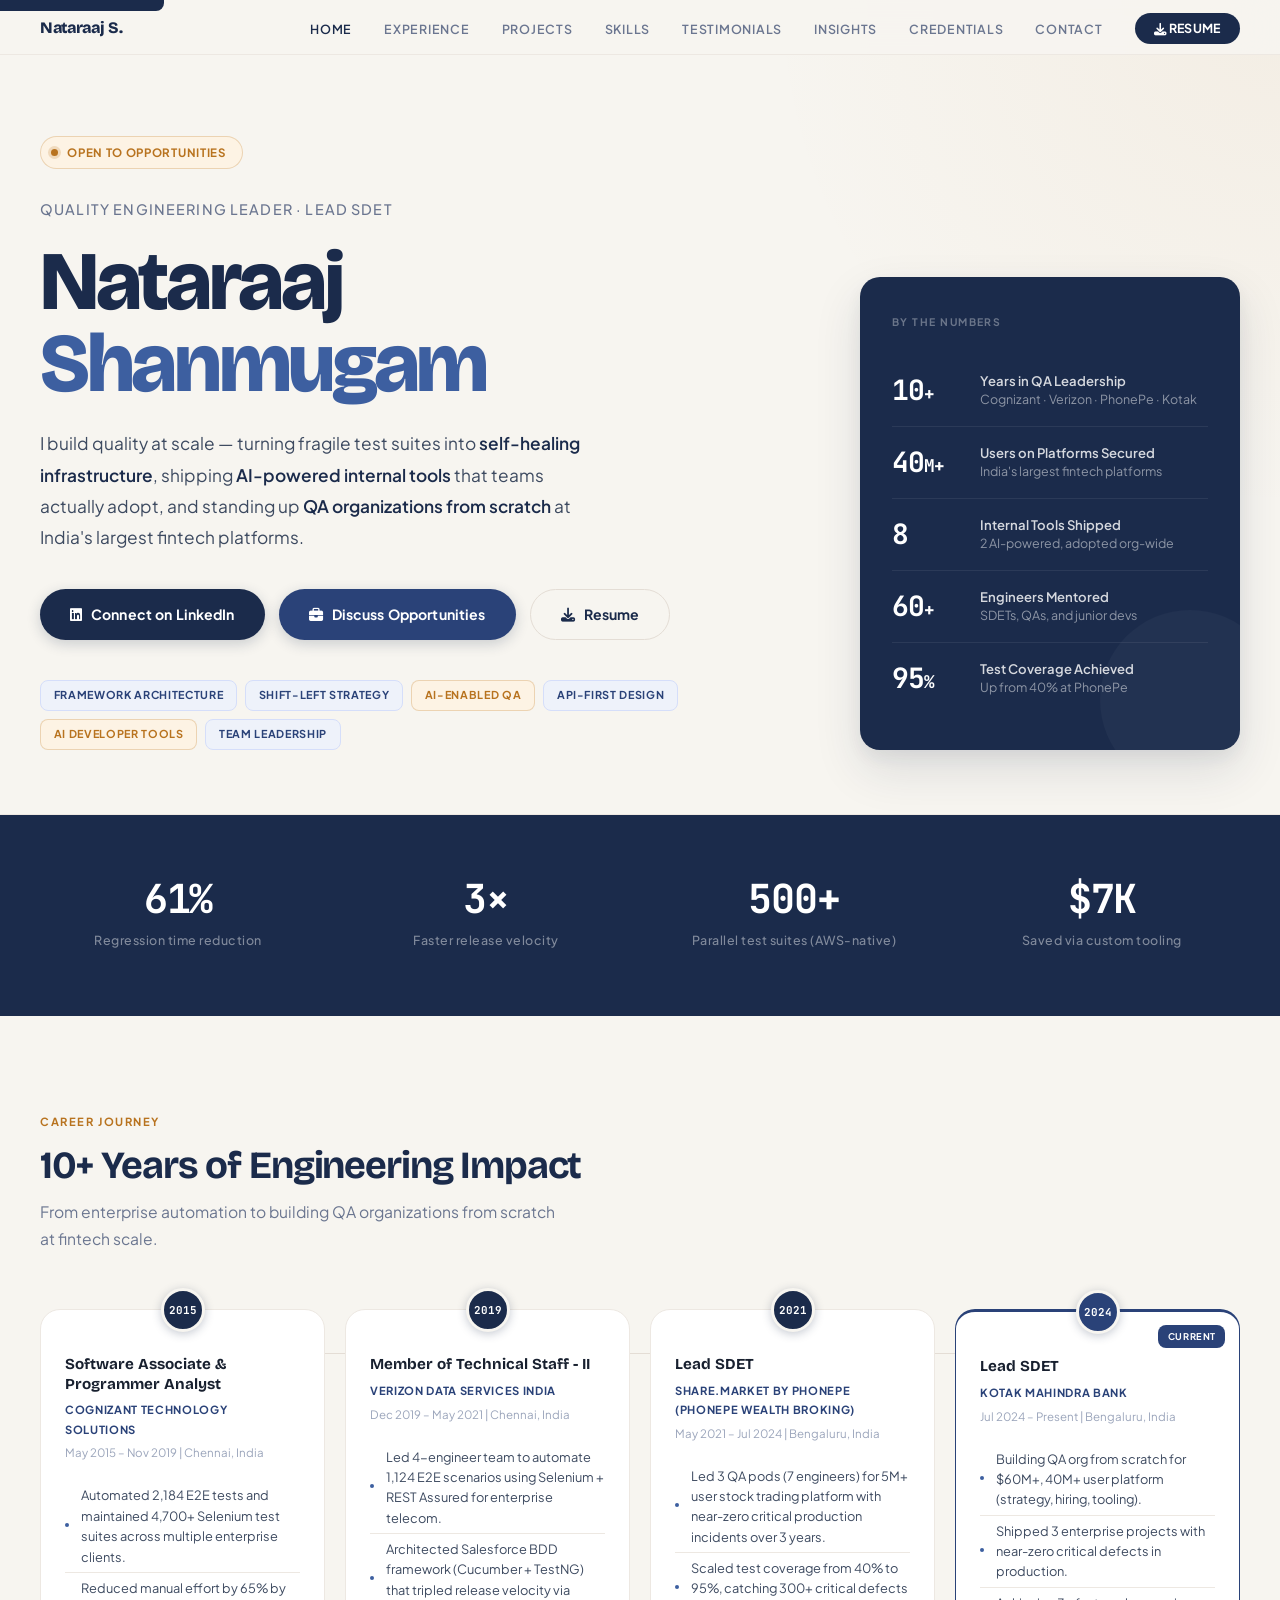
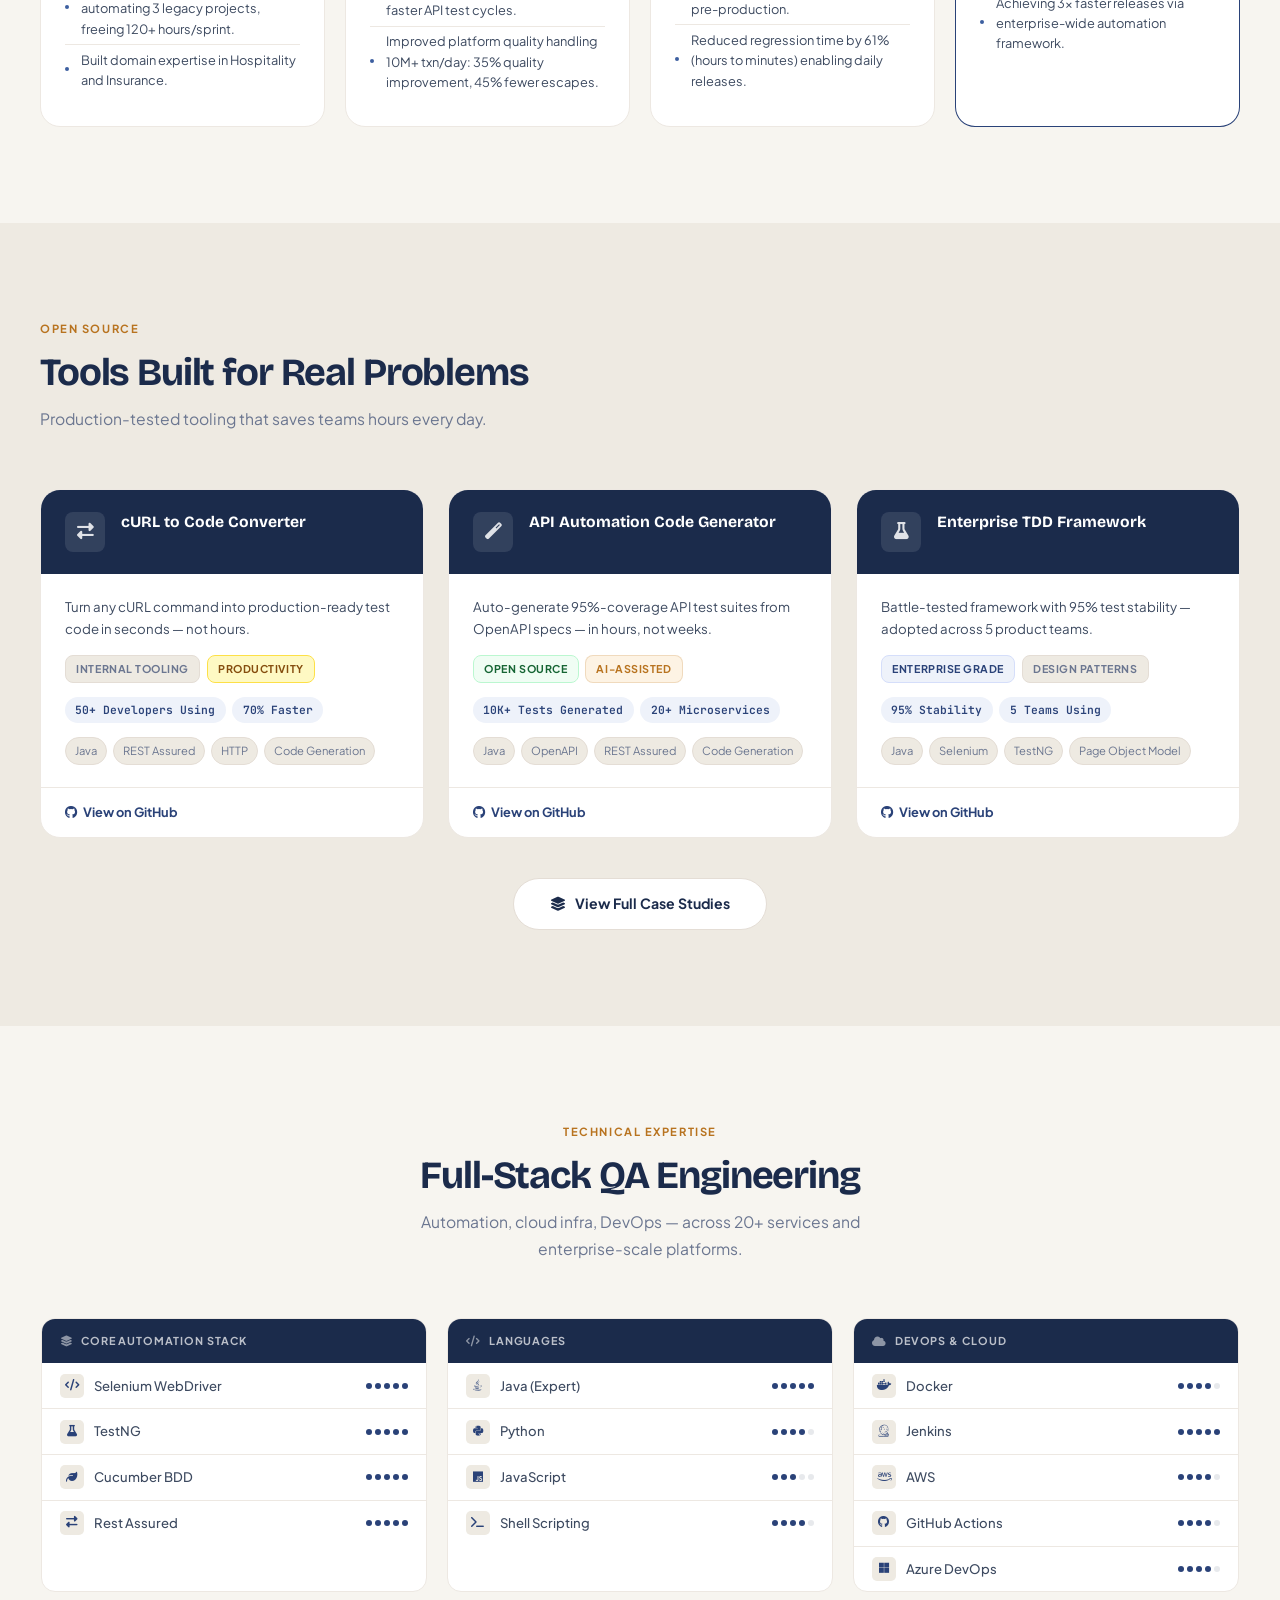
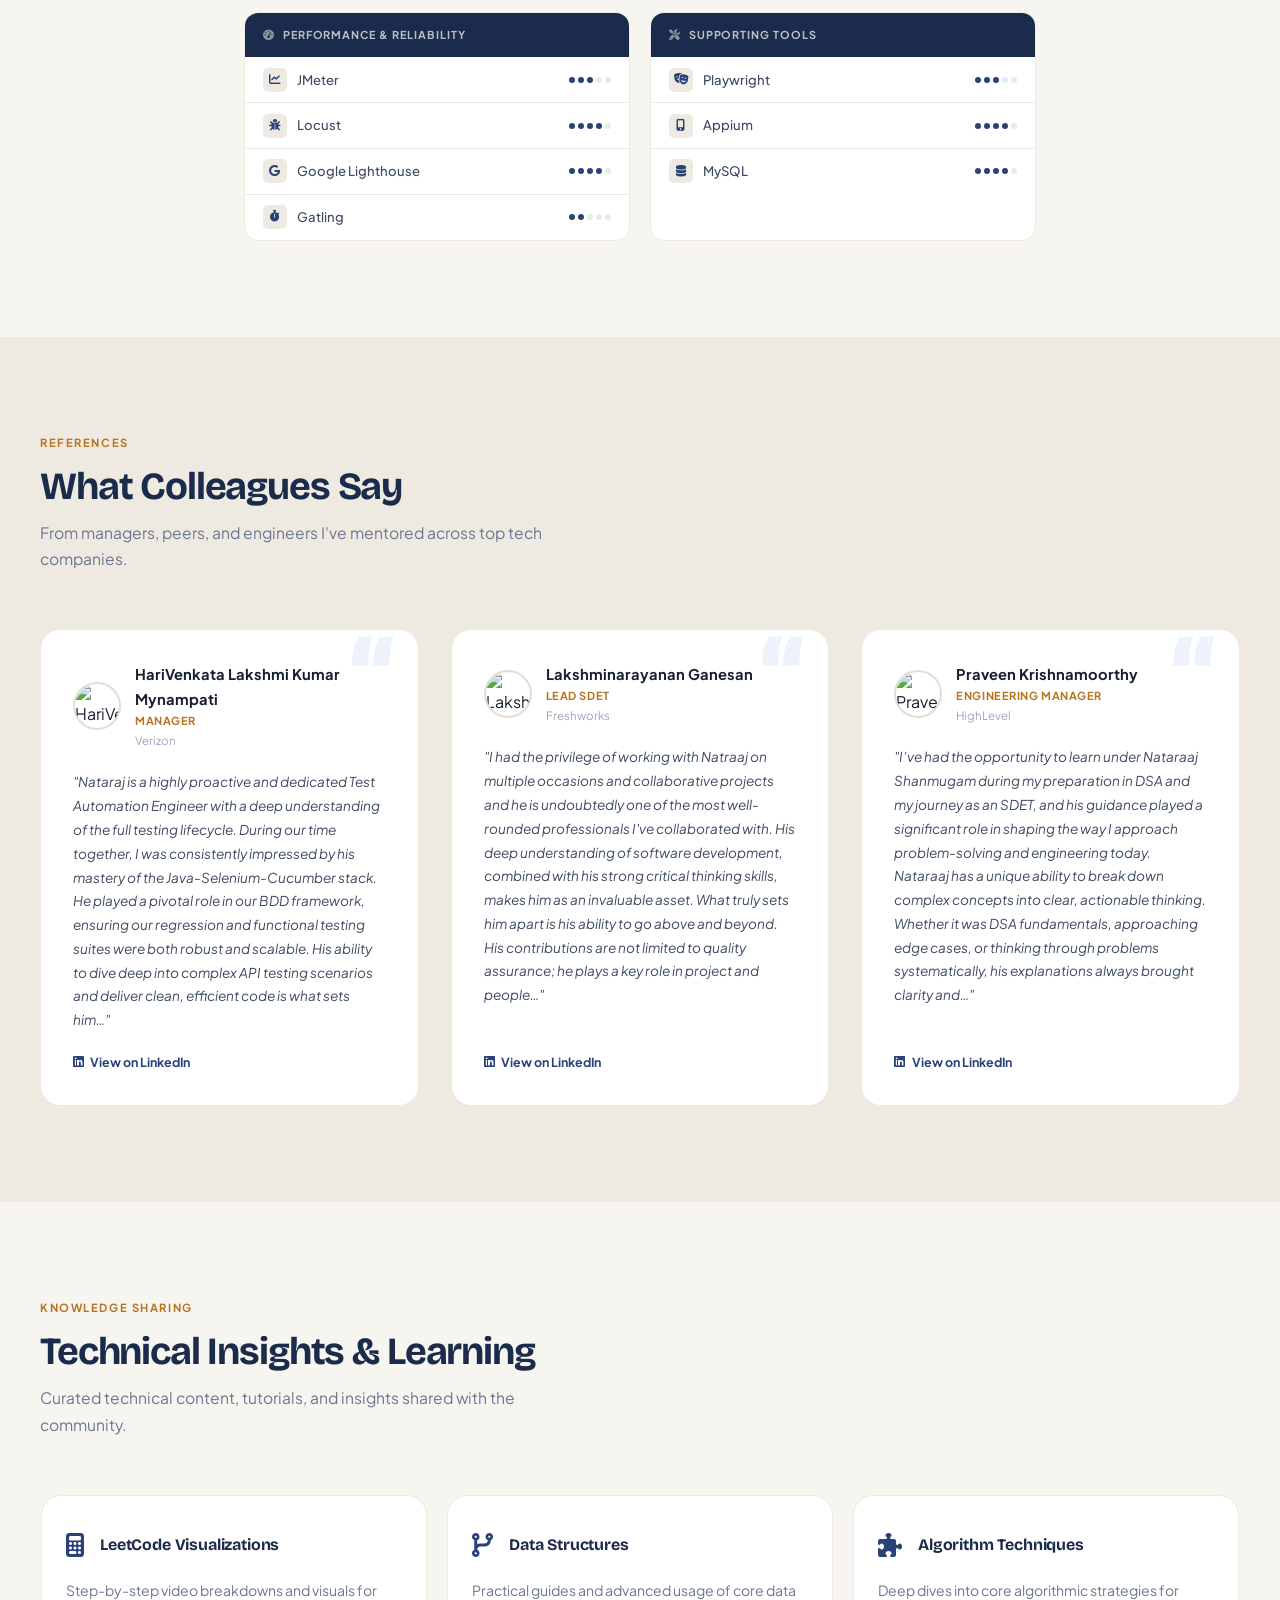
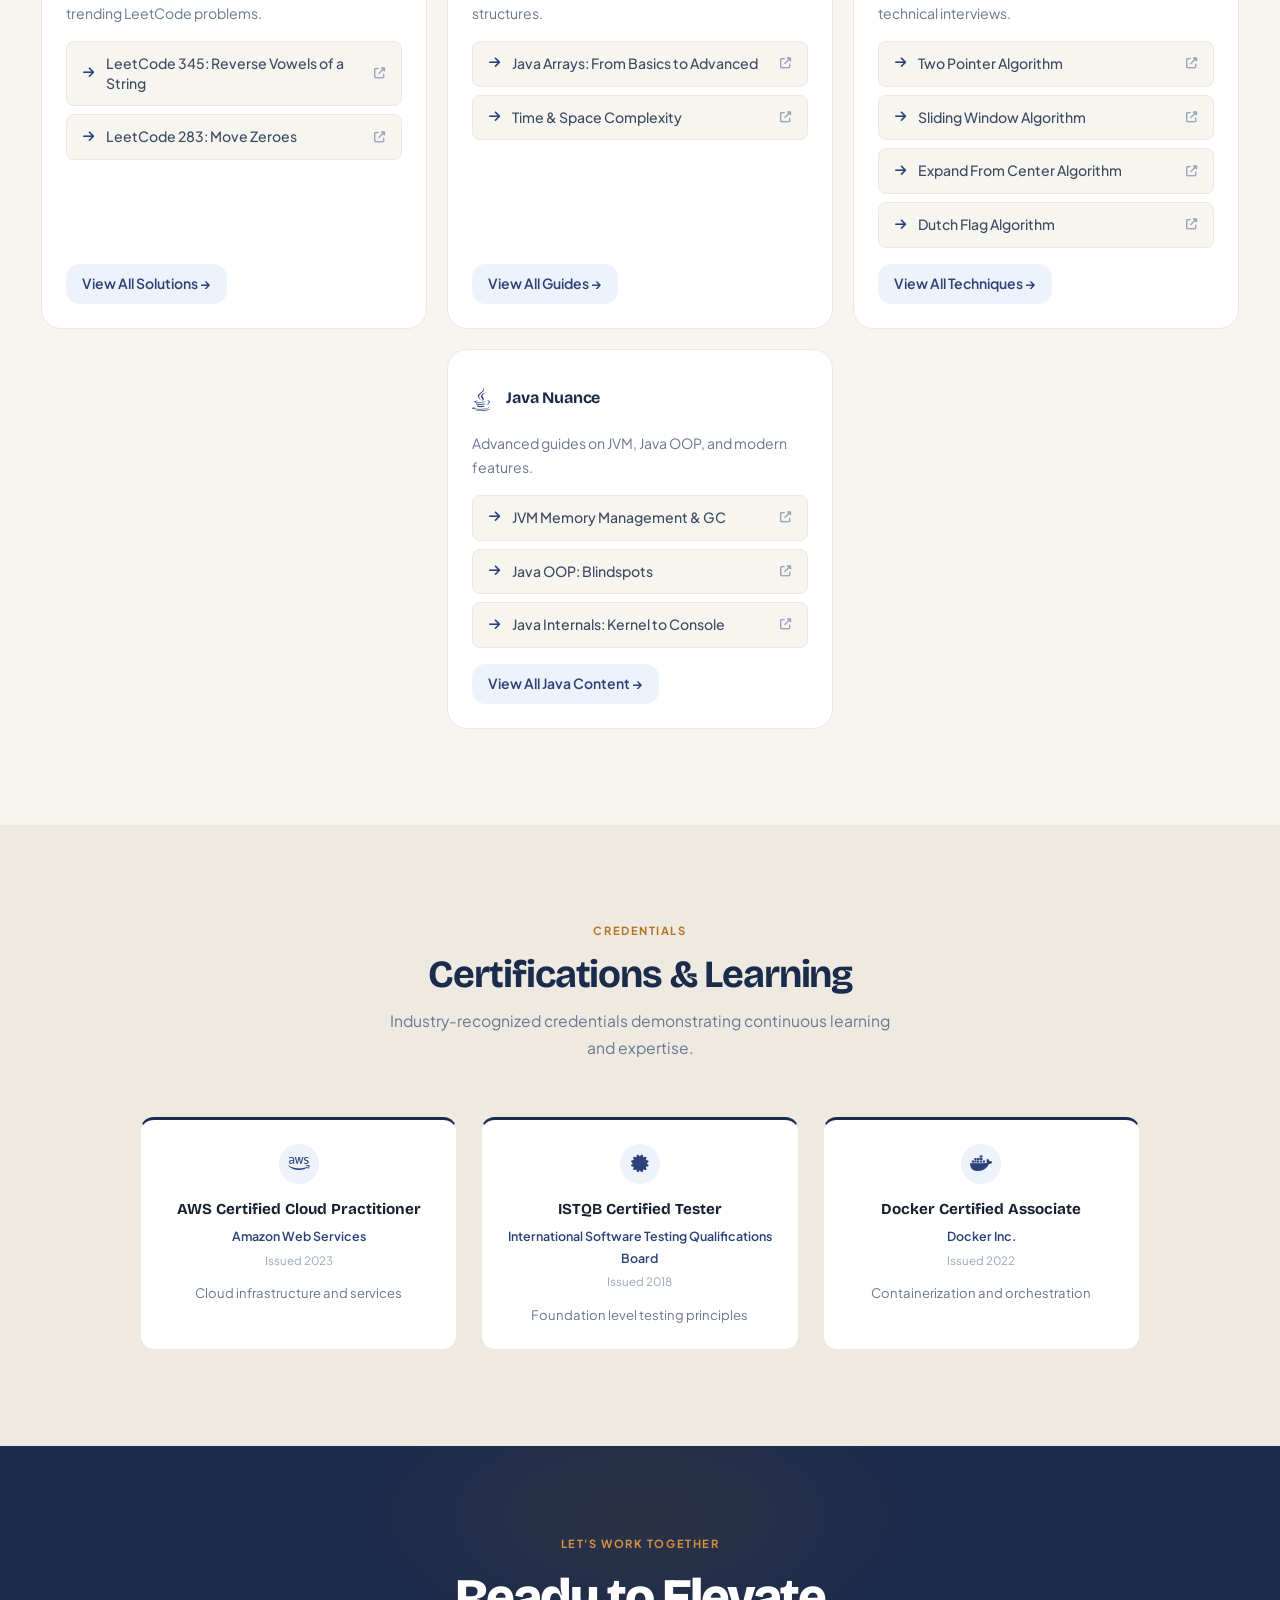
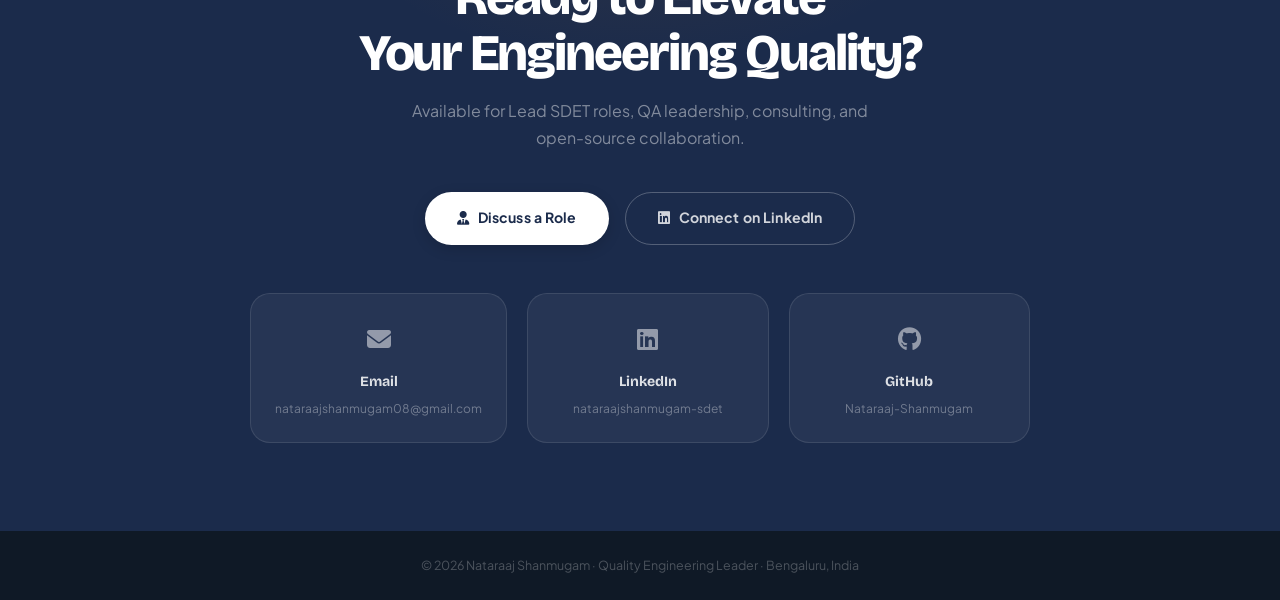
==== commit 03aed718: "feat: apply V3 design revamp with UX fixes - Full redesign of index.html, index.css, and main.js wit" ====
--- a/index.html
+++ b/index.html
@@ -49,113 +49,169 @@
     <title>Nataraaj Shanmugam | Quality Engineering Leader</title>
     <link href="https://cdnjs.cloudflare.com/ajax/libs/font-awesome/6.4.0/css/all.min.css" rel="stylesheet">
     <link
-        href="https://fonts.googleapis.com/css2?family=Bricolage+Grotesque:opsz,wght@12..96,400;12..96,500;12..96,600;12..96,700;12..96,800&family=Inter:wght@300;400;500;600;700&family=JetBrains+Mono:wght@400;500;600;700&display=swap"
+        href="https://fonts.googleapis.com/css2?family=Bricolage+Grotesque:opsz,wght@12..96,400;12..96,500;12..96,600;12..96,700;12..96,800&family=Plus+Jakarta+Sans:wght@300;400;500;600;700&family=JetBrains+Mono:wght@400;500;600&display=swap"
         rel="stylesheet">
     <link rel="stylesheet" href="./src/index.css">
 </head>
 
 <body>
-    <nav class="navbar" id="navbar">
-        <div class="nav-content">
-            <a href="#home" class="nav-logo"><img src="public/logo.png" alt="Nataraaj Shanmugam logo"></a>
+    <a href="#main-content" class="skip-link">Skip to content</a>
+
+    <nav class="nav navbar" id="navbar">
+        <div class="nav-inner nav-content">
+            <a href="#home" class="nav-brand nav-logo">Nataraaj S.</a>
             <button class="nav-toggle" id="navToggle" aria-label="Toggle navigation">
                 <span></span><span></span><span></span>
             </button>
-            <ul class="nav-menu" id="navMenu">
+            <ul class="nav-links nav-menu" id="navMenu">
                 <li><a href="#home" class="nav-link">Home</a></li>
                 <li><a href="#experience" class="nav-link">Experience</a></li>
                 <li><a href="#projects" class="nav-link">Projects</a></li>
                 <li><a href="#skills" class="nav-link">Skills</a></li>
                 <li><a href="#testimonials" class="nav-link">Testimonials</a></li>
-                <li><a href="#learning" class="nav-link">Linked Posts</a></li>
+                <li><a href="#learning" class="nav-link">Insights</a></li>
                 <li><a href="#certifications" class="nav-link">Credentials</a></li>
                 <li><a href="#contact" class="nav-link">Contact</a></li>
-                <li><a href="Nataraaj_Shanmugam_Resume.pdf" class="nav-link resume-link" download><i
+                <li><a href="Nataraaj_Shanmugam_Resume.pdf" class="nav-link nav-cta resume-link" download><i
                             class="fas fa-download"></i> Resume</a></li>
             </ul>
         </div>
     </nav>
+
     <main id="main-content">
-        <section id="home" class="hero">
-            <div class="container">
-                <div class="hero-content">
-                    <h1 class="hero-title">Nataraaj Shanmugam</h1>
-                    <h2 class="hero-subtitle">Quality Engineering Leader</h2>
-
-                    <div class="hero-description-merged">
-                        <p>
-                            I build quality at scale — turning fragile test suites into <strong>self-healing infrastructure</strong>,
-                            shipping <strong>AI-powered internal tools</strong> that teams actually adopt, and standing up
-                            <strong>QA organizations from scratch</strong> at India's largest fintech platforms.
+
+        <!-- HERO -->
+        <section class="hero" id="home">
+            <div class="hero-shape"></div>
+            <div class="container">
+                <div class="hero-grid">
+
+                    <div>
+                        <div class="hero-available">
+                            <span class="hero-available-dot"></span>
+                            <span class="hero-available-text">Open to opportunities</span>
+                        </div>
+                        <p class="hero-role">Quality Engineering Leader &middot; Lead SDET</p>
+                        <h1 class="hero-name">Nataraaj<br><em>Shanmugam</em></h1>
+                        <p class="hero-desc">
+                            I build quality at scale — turning fragile test suites into
+                            <strong>self-healing infrastructure</strong>, shipping
+                            <strong>AI-powered internal tools</strong> that teams actually adopt,
+                            and standing up <strong>QA organizations from scratch</strong>
+                            at India's largest fintech platforms.
                         </p>
-                    </div>
-
-                    <div class="pillar-badges">
-                        <span class="pillar">Framework Architecture</span>
-                        <span class="pillar">Shift-Left Strategy</span>
-                        <span class="pillar highlight">AI-Enabled QA</span>
-                        <span class="pillar">API-First Design</span>
-                        <span class="pillar highlight">AI Developer-Tools Builder</span>
-                        <span class="pillar">Team Leadership</span>
-                    </div>
-
-                    <div class="stats-grid compact-stats">
-                        <div class="stat-card stat-card-glass">
-                            <span class="stat-number stat-number-glass">10+</span>
-                            <span class="stat-label stat-label-glass">Years in QA Leadership</span>
-                        </div>
-                        <div class="stat-card stat-card-glass">
-                            <span class="stat-number stat-number-glass">8</span>
-                            <span class="stat-label stat-label-glass">Internal Tools Shipped</span>
-                        </div>
-                        <div class="stat-card stat-card-glass">
-                            <span class="stat-number stat-number-glass">40M+</span>
-                            <span class="stat-label stat-label-glass">Users on Platforms I've Secured</span>
-                        </div>
-                        <div class="stat-card stat-card-glass">
-                            <span class="stat-number stat-number-glass">60+</span>
-                            <span class="stat-label stat-label-glass">Engineers Mentored</span>
-                        </div>
-                    </div>
-
-                    <div class="hero-cta">
-                        <a href="https://www.linkedin.com/in/nataraajshanmugam-sdet" class="btn btn-primary"
-                            target="_blank" rel="noopener"><i class="fab fa-linkedin"></i> Connect on LinkedIn</a>
-                        <a href="Nataraaj_Shanmugam_Resume.pdf" class="btn btn-secondary" download><i
-                                class="fas fa-download"></i> Download Resume</a>
-                    </div>
-                </div>
-            </div>
-        </section>
-
-        <section id="experience" class="section reveal">
-            <div class="container">
-                <div class="section-header">
-                    <h2 class="section-title">Professional Experience</h2>
-                    <p class="section-subtitle">10+ years at top tech and fintech companies</p>
-                </div>
-                <div class="timeline-container">
-                    <div class="timeline-line"></div>
-                    <div class="timeline-grid">
-                    </div>
-                </div>
-            </div>
-        </section>
-
-        <section id="projects" class="section reveal">
-            <div class="container">
-                <div class="section-header">
-                    <h2 class="section-title">Featured Projects</h2>
-                    <p class="section-subtitle">Open-source tools with real-world impact</p>
-                </div>
-                <div class="projects-grid" id="projectsGrid"></div>
-            </div>
-        </section>
-
-        <section id="skills" class="section reveal">
-            <div class="container">
-                <h2 class="section-title text-center">Technical Expertise</h2>
-                <p class="section-subtitle text-center mb-2rem">Full-stack automation, cloud, and DevOps</p>
+                        <div class="hero-cta">
+                            <a href="https://www.linkedin.com/in/nataraajshanmugam-sdet" target="_blank" rel="noopener"
+                                class="btn btn-primary">
+                                <i class="fab fa-linkedin"></i> Connect on LinkedIn
+                            </a>
+                            <a href="#contact" class="btn btn-secondary">
+                                <i class="fas fa-briefcase"></i> Discuss Opportunities
+                            </a>
+                            <a href="Nataraaj_Shanmugam_Resume.pdf" class="btn btn-ghost" download>
+                                <i class="fas fa-download"></i> Resume
+                            </a>
+                        </div>
+                        <div class="hero-badges">
+                            <span class="badge">Framework Architecture</span>
+                            <span class="badge">Shift-Left Strategy</span>
+                            <span class="badge hot">AI-Enabled QA</span>
+                            <span class="badge">API-First Design</span>
+                            <span class="badge hot">AI Developer Tools</span>
+                            <span class="badge">Team Leadership</span>
+                        </div>
+                    </div>
+
+                    <aside class="hero-impact" aria-label="Impact highlights">
+                        <div class="impact-label">By the numbers</div>
+                        <div class="impact-items">
+                            <div class="impact-item">
+                                <div class="impact-num">10<span>+</span></div>
+                                <div class="impact-text"><strong>Years in QA Leadership</strong>Cognizant · Verizon · PhonePe · Kotak</div>
+                            </div>
+                            <div class="impact-item">
+                                <div class="impact-num">40<span>M+</span></div>
+                                <div class="impact-text"><strong>Users on Platforms Secured</strong>India's largest fintech platforms</div>
+                            </div>
+                            <div class="impact-item">
+                                <div class="impact-num">8</div>
+                                <div class="impact-text"><strong>Internal Tools Shipped</strong>2 AI-powered, adopted org-wide</div>
+                            </div>
+                            <div class="impact-item">
+                                <div class="impact-num">60<span>+</span></div>
+                                <div class="impact-text"><strong>Engineers Mentored</strong>SDETs, QAs, and junior devs</div>
+                            </div>
+                            <div class="impact-item">
+                                <div class="impact-num">95<span>%</span></div>
+                                <div class="impact-text"><strong>Test Coverage Achieved</strong>Up from 40% at PhonePe</div>
+                            </div>
+                        </div>
+                    </aside>
+
+                </div>
+            </div>
+            <div class="hero-divider"></div>
+        </section>
+
+        <!-- METRICS STRIP -->
+        <div class="why-strip">
+            <div class="container">
+                <div class="why-inner">
+                    <div class="why-item">
+                        <span class="why-num">61%</span>
+                        <span class="why-label">Regression time reduction</span>
+                    </div>
+                    <div class="why-item">
+                        <span class="why-num">3×</span>
+                        <span class="why-label">Faster release velocity</span>
+                    </div>
+                    <div class="why-item">
+                        <span class="why-num">500+</span>
+                        <span class="why-label">Parallel test suites (AWS-native)</span>
+                    </div>
+                    <div class="why-item">
+                        <span class="why-num">$7K</span>
+                        <span class="why-label">Saved via custom tooling</span>
+                    </div>
+                </div>
+            </div>
+        </div>
+
+        <!-- EXPERIENCE -->
+        <section class="section reveal" id="experience">
+            <div class="container">
+                <div class="sec-head section-header">
+                    <p class="eyebrow">Career Journey</p>
+                    <h2 class="sec-title section-title">10+ Years of Engineering Impact</h2>
+                    <p class="sec-sub section-subtitle">From enterprise automation to building QA organizations from scratch at fintech scale.</p>
+                </div>
+                <div class="timeline-container" style="position:relative">
+                    <div class="exp-spine timeline-line"></div>
+                    <div class="exp-grid timeline-grid" id="timelineGrid"></div>
+                </div>
+            </div>
+        </section>
+
+        <!-- PROJECTS -->
+        <section class="section section--alt reveal" id="projects">
+            <div class="container">
+                <div class="sec-head section-header">
+                    <p class="eyebrow">Open Source</p>
+                    <h2 class="sec-title section-title">Tools Built for Real Problems</h2>
+                    <p class="sec-sub section-subtitle">Production-tested tooling that saves teams hours every day.</p>
+                </div>
+                <div class="proj-grid projects-grid" id="projectsGrid"></div>
+            </div>
+        </section>
+
+        <!-- SKILLS -->
+        <section class="section reveal" id="skills">
+            <div class="container">
+                <div class="sec-head section-header center">
+                    <p class="eyebrow">Technical Expertise</p>
+                    <h2 class="sec-title section-title text-center">Full-Stack QA Engineering</h2>
+                    <p class="sec-sub section-subtitle text-center mb-2rem">Automation, cloud infra, DevOps — across 20+ services and enterprise-scale platforms.</p>
+                </div>
                 <div id="skillsContainer">
                     <div class="loading-skeleton" id="skillsLoading">
                         <div class="skeleton-grid">
@@ -168,77 +224,89 @@
             </div>
         </section>
 
-        <section id="testimonials" class="section reveal">
-            <div class="container">
-                <div class="section-header">
-                    <h2 class="section-title">What Colleagues Say</h2>
-                    <p class="section-subtitle">Testimonials from peers, managers, and team members</p>
-                </div>
-                <div class="testimonials-grid" id="testimonialsGrid">
-                </div>
-            </div>
-        </section>
-
-        <section id="learning" class="section reveal">
-            <div class="container">
-                <div class="section-header">
-                    <h2 class="section-title">Technical Insights & Learning</h2>
-                    <p class="section-subtitle">Curated collection of technical content, tutorials, and insights</p>
+        <!-- TESTIMONIALS -->
+        <section class="section section--alt reveal" id="testimonials">
+            <div class="container">
+                <div class="sec-head section-header">
+                    <p class="eyebrow">References</p>
+                    <h2 class="sec-title section-title">What Colleagues Say</h2>
+                    <p class="sec-sub section-subtitle">From managers, peers, and engineers I've mentored across top tech companies.</p>
+                </div>
+                <div class="test-grid testimonials-grid" id="testimonialsGrid"></div>
+            </div>
+        </section>
+
+        <!-- INSIGHTS -->
+        <section class="section reveal" id="learning">
+            <div class="container">
+                <div class="sec-head section-header">
+                    <p class="eyebrow">Knowledge Sharing</p>
+                    <h2 class="sec-title section-title">Technical Insights &amp; Learning</h2>
+                    <p class="sec-sub section-subtitle">Curated technical content, tutorials, and insights shared with the community.</p>
                 </div>
                 <div class="insights-grid" id="insightsGrid"></div>
             </div>
         </section>
 
-        <section id="certifications" class="section reveal" style="background: var(--gray-50);">
-            <div class="container">
-                <div class="section-header">
-                    <h2 class="section-title">Credentials & Learning</h2>
-                    <p class="section-subtitle">Industry-recognized credentials demonstrating continuous learning and expertise</p>
-                </div>
-                <div class="certifications-grid" id="certificationsGrid">
-                </div>
-            </div>
-        </section>
-
-        <section id="contact" class="section reveal">
-            <div class="container">
-                <div class="section-header">
-                    <h2 class="section-title">Let's Connect</h2>
-                    <p class="section-subtitle">Available for leadership roles, collaboration, and open-source contributions</p>
-                </div>
-                <div class="contact-grid">
-                    <a href="mailto:nataraajshanmugam08@gmail.com?subject=Career%20Opportunity" class="contact-link">
-                        <div class="contact-card primary-pathway">
-                            <div class="contact-icon"><i class="fas fa-user-tie"></i></div>
-                            <h3 class="contact-title">Career Opportunities</h3>
-                            <p>Lead SDET & QA leadership roles</p>
-                        </div>
-                    </a>
-                    <a href="https://www.linkedin.com/in/nataraajshanmugam-sdet" class="contact-link" target="_blank" rel="noopener">
-                        <div class="contact-card">
-                            <div class="contact-icon"><i class="fab fa-linkedin"></i></div>
-                            <h3 class="contact-title">Connect on LinkedIn</h3>
-                            <p>Professional networking & updates</p>
-                        </div>
-                    </a>
-                    <a href="https://github.com/Nataraaj-Shanmugam" class="contact-link" target="_blank" rel="noopener">
-                        <div class="contact-card">
-                            <div class="contact-icon"><i class="fab fa-github"></i></div>
-                            <h3 class="contact-title">GitHub Projects</h3>
-                            <p>Open source projects & contributions</p>
-                        </div>
-                    </a>
-                </div>
-            </div>
-        </section>
+        <!-- CERTIFICATIONS -->
+        <section class="section section--alt reveal" id="certifications">
+            <div class="container">
+                <div class="sec-head section-header center">
+                    <p class="eyebrow">Credentials</p>
+                    <h2 class="sec-title section-title">Certifications &amp; Learning</h2>
+                    <p class="sec-sub section-subtitle">Industry-recognized credentials demonstrating continuous learning and expertise.</p>
+                </div>
+                <div class="certs-grid certifications-grid" id="certificationsGrid"></div>
+            </div>
+        </section>
+
+        <!-- CONTACT / CTA -->
+        <section class="cta-section section reveal" id="contact">
+            <div class="container" style="position:relative;z-index:1">
+                <p class="cta-eyebrow eyebrow">Let's Work Together</p>
+                <h2 class="cta-title section-title">Ready to Elevate<br>Your Engineering Quality?</h2>
+                <p class="cta-sub section-subtitle">Available for Lead SDET roles, QA leadership, consulting, and open-source collaboration.</p>
+                <div class="cta-btns">
+                    <a href="mailto:nataraajshanmugam08@gmail.com?subject=Career%20Opportunity" class="btn btn-white">
+                        <i class="fas fa-user-tie"></i> Discuss a Role
+                    </a>
+                    <a href="https://www.linkedin.com/in/nataraajshanmugam-sdet" target="_blank" rel="noopener"
+                        class="btn btn-outline-white">
+                        <i class="fab fa-linkedin"></i> Connect on LinkedIn
+                    </a>
+                </div>
+                <div class="contact-row contact-grid">
+                    <a href="mailto:nataraajshanmugam08@gmail.com" class="con-card contact-link">
+                        <div class="con-ico contact-icon"><i class="fas fa-envelope"></i></div>
+                        <h3 class="contact-title">Email</h3>
+                        <p>nataraajshanmugam08@gmail.com</p>
+                    </a>
+                    <a href="https://www.linkedin.com/in/nataraajshanmugam-sdet" target="_blank" rel="noopener"
+                        class="con-card contact-link">
+                        <div class="con-ico contact-icon"><i class="fab fa-linkedin"></i></div>
+                        <h3 class="contact-title">LinkedIn</h3>
+                        <p>nataraajshanmugam-sdet</p>
+                    </a>
+                    <a href="https://github.com/Nataraaj-Shanmugam" target="_blank" rel="noopener"
+                        class="con-card contact-link">
+                        <div class="con-ico contact-icon"><i class="fab fa-github"></i></div>
+                        <h3 class="contact-title">GitHub</h3>
+                        <p>Nataraaj-Shanmugam</p>
+                    </a>
+                </div>
+            </div>
+        </section>
+
     </main>
+
     <footer class="footer">
         <div class="container">
             <div class="footer-content">
-                <p class="footer-text">&copy; 2026 Nataraaj Shanmugam &middot; Built with passion for quality engineering</p>
+                <p class="footer-text">&copy; 2026 Nataraaj Shanmugam &middot; Quality Engineering Leader &middot; Bengaluru, India</p>
             </div>
         </div>
     </footer>
+
     <script src="./src/main.js"></script>
 </body>
 
--- a/src/index.css
+++ b/src/index.css
@@ -1,1961 +1,660 @@
+/* ═══════════════════════════════════════════════════════
+   NATARAAJ SHANMUGAM — PORTFOLIO DESIGN SYSTEM
+   ═══════════════════════════════════════════════════════ */
+
+/* ── TOKENS ───────────────────────────────────────────── */
 :root {
-  /* Primary: Rich Indigo-Blue */
-  --primary: #2B52B4;
-  --primary-dark: #1E3A7B;
-  --primary-light: #4A6FD4;
-  --primary-50: #EEF2FF;
-  --primary-100: #D6E0FF;
-
-  /* Accent: Warm Peach */
-  --accent: #FB923C;
-  --accent-light: #FFF7ED;
-  --accent-dark: #EA7B22;
-
-  /* Secondary: Cool Slate */
-  --secondary: #64748B;
-  --secondary-light: #94A3B8;
-
-  /* Status */
-  --success: #16A34A;
-  --warning: #D97706;
-  --danger: #DC2626;
-
-  /* Grays — cool neutral (slight blue undertone) */
-  --gray-50:  #F8FAFC;
-  --gray-100: #F1F5F9;
-  --gray-200: #E2E8F0;
-  --gray-300: #CBD5E1;
-  --gray-400: #94A3B8;
-  --gray-500: #64748B;
-  --gray-600: #475569;
-  --gray-700: #334155;
-  --gray-800: #1E293B;
-  --gray-900: #0F172A;
-
-  /* Gradients */
-  --gradient-hero: linear-gradient(155deg, #0C1222 0%, #162044 30%, #1E3A7B 65%, #2B52B4 100%);
-  --gradient-tech: linear-gradient(135deg, #1E3A7B 0%, #2B52B4 55%, #4A6FD4 100%);
-  --gradient-accent: linear-gradient(135deg, #FB923C 0%, #EA7B22 100%);
-  --gradient-success: linear-gradient(135deg, #16A34A 0%, #15803D 100%);
+  /* Backgrounds */
+  --bg:          #F7F5F0;
+  --bg-alt:      #EEEAE2;
+  --surface:     #FFFFFF;
+  --border:      #E4DDD5;
+  --border-soft: #EDE8E2;
+
+  /* Navy scale */
+  --navy:        #1B2B4B;
+  --navy-mid:    #2A4278;
+  --navy-light:  #3D5FA0;
+  --navy-50:     #EEF2FA;
+  --navy-100:    #D5DEFA;
+
+  /* Accent — Warm Amber (AI/hot badges only) */
+  --amber:       #B8731F;
+  --amber-light: #D4923E;
+  --amber-bg:    #FDF3E4;
+
+  /* Text */
+  --text:        #18202F;
+  --text-mid:    #3D4A60;
+  --text-muted:  #6B7690;
+  --text-faint:  #9BA5BB;
 
   /* Shadows */
-  --shadow-sm: 0 1px 3px 0 rgb(0 0 0 / 0.04);
-  --shadow: 0 1px 4px 0 rgb(0 0 0 / 0.06), 0 1px 2px -1px rgb(0 0 0 / 0.05);
-  --shadow-md: 0 4px 12px -2px rgb(0 0 0 / 0.08), 0 2px 4px -2px rgb(0 0 0 / 0.04);
-  --shadow-lg: 0 10px 24px -4px rgb(0 0 0 / 0.1), 0 4px 8px -4px rgb(0 0 0 / 0.05);
-  --shadow-xl: 0 20px 36px -6px rgb(0 0 0 / 0.12), 0 8px 12px -6px rgb(0 0 0 / 0.06);
-  --shadow-2xl: 0 32px 64px -12px rgb(0 0 0 / 0.2), 0 10px 20px -8px rgb(0 0 0 / 0.08);
-  --shadow-blue: 0 8px 24px -4px rgba(43, 82, 180, 0.3);
-  --shadow-peach: 0 8px 24px -4px rgba(251, 146, 60, 0.25);
-
-  /* Border radius */
-  --border-radius: 8px;
-  --border-radius-lg: 12px;
-  --border-radius-xl: 16px;
-  --border-radius-2xl: 24px;
-
-  /* Fonts */
+  --sh-sm:  0 1px 3px rgba(27,43,75,.05), 0 1px 2px rgba(27,43,75,.04);
+  --sh-md:  0 4px 16px rgba(27,43,75,.08), 0 2px 6px rgba(27,43,75,.04);
+  --sh-lg:  0 12px 32px rgba(27,43,75,.1), 0 4px 10px rgba(27,43,75,.05);
+  --sh-xl:  0 20px 48px rgba(27,43,75,.12), 0 8px 16px rgba(27,43,75,.06);
+
+  /* Radii */
+  --r:      8px;
+  --r-lg:   14px;
+  --r-xl:   20px;
+  --r-pill: 99px;
+
+  /* Typography */
   --font-display: 'Bricolage Grotesque', sans-serif;
-  --font-sans: 'Inter', -apple-system, BlinkMacSystemFont, 'Segoe UI', sans-serif;
-  --font-mono: 'JetBrains Mono', 'Fira Code', monospace;
-}
-
-/* ─── Reset ─────────────────────────────────────────── */
-* {
-  margin: 0;
-  padding: 0;
-  box-sizing: border-box;
-}
-
-.skip-to-content {
-  position: absolute;
-  top: -40px;
-  left: 0;
-  background: var(--primary);
-  color: white;
-  padding: 0.75rem 1.5rem;
-  text-decoration: none;
-  border-radius: 0 0 var(--border-radius) 0;
-  z-index: 10000;
-  font-weight: 600;
-}
-
-.skip-to-content:focus {
-  top: 0;
-}
-
-*:focus-visible {
-  outline: 2px solid var(--primary);
-  outline-offset: 3px;
-}
-
-html {
-  scroll-behavior: smooth;
-  scroll-padding-top: 80px;
-}
-
+  --font-body:    'Plus Jakarta Sans', sans-serif;
+  --font-mono:    'JetBrains Mono', monospace;
+
+  /* Legacy aliases — keep sub-pages (projects.html, insights.html) working */
+  --primary:        #1B2B4B;
+  --primary-dark:   #0F1926;
+  --primary-light:  #3D5FA0;
+  --accent:         #B8731F;
+  --accent-dark:    #8C5515;
+  --gray-50:        #F7F5F0;
+  --gray-100:       #EEEAE2;
+  --gray-200:       #E4DDD5;
+  --gray-300:       #D1C9BF;
+  --gray-400:       #B0A89E;
+  --gray-500:       #8C8479;
+  --gray-600:       #6B7690;
+  --gray-700:       #3D4A60;
+  --gray-800:       #18202F;
+  --gray-900:       #0F1926;
+  --danger:         #dc2626;
+  --success:        #166534;
+  --text-primary:   #18202F;
+  --text-secondary: #6B7690;
+  --shadow-sm:      0 1px 3px rgba(27,43,75,.05), 0 1px 2px rgba(27,43,75,.04);
+  --shadow-md:      0 4px 16px rgba(27,43,75,.08), 0 2px 6px rgba(27,43,75,.04);
+  --shadow-lg:      0 12px 32px rgba(27,43,75,.1), 0 4px 10px rgba(27,43,75,.05);
+  --border-radius:    8px;
+  --border-radius-lg: 14px;
+  --border-radius-xl: 20px;
+  --font-sans:        'Plus Jakarta Sans', sans-serif;
+  --gradient-tech:    linear-gradient(135deg, #1B2B4B 0%, #2A4278 100%);
+}
+
+/* ── RESET ────────────────────────────────────────────── */
+*, *::before, *::after { margin: 0; padding: 0; box-sizing: border-box; }
+html { scroll-behavior: smooth; scroll-padding-top: 72px; }
 body {
-  font-family: var(--font-sans);
-  font-size: 16px;
-  line-height: 1.75;
-  color: var(--gray-800);
-  background: var(--gray-50);
-  overflow-x: hidden;
+  font-family: var(--font-body);
+  background: var(--bg);
+  color: var(--text);
   -webkit-font-smoothing: antialiased;
   -moz-osx-font-smoothing: grayscale;
-}
-
-/* ─── Display Font Assignments ───────────────────────── */
-h1, h2, h3,
-.hero-title,
-.hero-subtitle,
-.section-title,
-.project-title,
-.job-title,
-.skill-title,
-.insight-title,
-.contact-title,
-.cert-title {
-  font-family: var(--font-display);
-  font-optical-sizing: auto;
-}
-
-/* ─── Scrollbar ──────────────────────────────────────── */
-::-webkit-scrollbar {
-  width: 5px;
-}
-
-::-webkit-scrollbar-track {
-  background: var(--gray-100);
-}
-
-::-webkit-scrollbar-thumb {
-  background: var(--gradient-tech);
-  border-radius: 3px;
-}
-
-/* ─── Layout ─────────────────────────────────────────── */
-.container {
-  max-width: 1400px;
-  margin: 0 auto;
-  padding: 0 2rem;
-}
-
-/* ─── Navigation ─────────────────────────────────────── */
-.navbar {
-  position: fixed;
-  top: 0;
-  left: 0;
-  right: 0;
-  z-index: 1000;
-  background: rgba(248, 250, 252, 0.88);
-  -webkit-backdrop-filter: blur(20px);
-  backdrop-filter: blur(20px);
-  border-bottom: 1px solid rgba(226, 232, 240, 0.7);
-  transition: background 0.3s ease, box-shadow 0.3s ease;
-}
-
-.navbar.scrolled {
-  background: rgba(248, 250, 252, 0.95);
-  backdrop-filter: blur(12px);
-  box-shadow: 0 1px 20px rgb(0 0 0 / 0.07);
-  border-bottom: 1px solid var(--gray-200);
-}
-
-.nav-content {
-  display: flex;
-  justify-content: space-between;
-  align-items: center;
-  padding: 0.875rem 2rem;
-  max-width: 1400px;
-  margin: 0 auto;
-}
-
-.nav-logo img {
-  height: 52px;
-  width: auto;
-  vertical-align: middle;
-}
-
-.nav-menu {
-  display: flex;
-  list-style: none;
-  gap: 2rem;
-  align-items: center;
-}
-
+  overflow-x: hidden;
+  font-size: 16px;
+  line-height: 1.7;
+}
+h1, h2, h3, h4, h5, h6 { font-family: var(--font-display); font-optical-sizing: auto; }
+a { color: inherit; text-decoration: none; }
+img { display: block; max-width: 100%; }
+::-webkit-scrollbar { width: 4px; }
+::-webkit-scrollbar-thumb { background: var(--border); border-radius: 2px; }
+
+/* ── SKIP LINK ────────────────────────────────────────── */
+.skip-link {
+  position: absolute; top: -40px; left: 0;
+  background: var(--navy); color: #fff;
+  padding: .75rem 1.5rem; border-radius: 0 0 var(--r) 0;
+  z-index: 10000; font-weight: 600; font-family: var(--font-body);
+}
+.skip-link:focus { top: 0; }
+*:focus-visible { outline: 2px solid var(--navy); outline-offset: 3px; }
+
+/* ── LAYOUT ───────────────────────────────────────────── */
+.container { max-width: 1280px; margin: 0 auto; padding: 0 2.5rem; }
+.section { padding: 6rem 0; }
+.section--alt { background: var(--bg-alt); }
+.text-center { text-align: center; }
+.mb-2rem { margin-bottom: 2rem; }
+
+/* ── NAV ──────────────────────────────────────────────── */
+.nav, .navbar {
+  position: fixed; top: 0; left: 0; right: 0; z-index: 200;
+  background: rgba(247,245,240,0.92);
+  backdrop-filter: blur(18px); -webkit-backdrop-filter: blur(18px);
+  border-bottom: 1px solid var(--border-soft);
+  transition: box-shadow .3s;
+}
+.nav.scrolled, .navbar.scrolled { box-shadow: 0 2px 20px rgba(27,43,75,.07); }
+.nav-inner, .nav-content {
+  display: flex; align-items: center; justify-content: space-between;
+  padding: .85rem 2.5rem; max-width: 1280px; margin: 0 auto;
+}
+.nav-brand, .nav-logo {
+  font-family: var(--font-display); font-weight: 800;
+  font-size: 1rem; color: var(--navy); letter-spacing: -.02em;
+}
+.nav-logo img { display: none; }
+.nav-links, .nav-menu { display: flex; gap: 2rem; list-style: none; align-items: center; }
 .nav-link {
-  color: var(--gray-600);
-  text-decoration: none;
-  font-weight: 500;
-  font-size: 0.88rem;
-  transition: all 0.25s ease;
-  position: relative;
-  padding: 0.4rem 0;
-  letter-spacing: 0.02em;
-}
-
-.nav-link::after {
-  content: '';
-  position: absolute;
-  bottom: 0;
-  left: 0;
-  width: 0;
-  height: 2px;
-  background: var(--accent);
-  transition: width 0.25s ease;
-}
-
-.nav-link:hover,
-.nav-link.active {
-  color: var(--primary);
-}
-
-.nav-link:hover::after,
-.nav-link.active::after {
-  width: 100%;
-}
-
-/* Resume pill button in nav */
-.resume-link {
-  color: white !important;
-  background: var(--accent);
-  padding: 0.45rem 1.1rem !important;
-  border-radius: 99px;
-  font-weight: 600;
-  letter-spacing: 0.02em;
-  transition: all 0.25s ease !important;
-}
-
-.resume-link:hover {
-  background: var(--accent-dark) !important;
-  transform: translateY(-1px);
-  box-shadow: 0 4px 14px rgba(251, 146, 60, 0.4) !important;
-  color: white !important;
-}
-
-.resume-link::after {
-  display: none !important;
-}
-
+  font-size: .78rem; font-weight: 600; letter-spacing: .06em;
+  text-transform: uppercase; color: var(--text-muted); transition: color .2s;
+}
+.nav-link:hover, .nav-link.active { color: var(--navy); }
+.nav-cta, .resume-link {
+  background: var(--navy) !important; color: #fff !important;
+  padding: .45rem 1.2rem !important; border-radius: var(--r-pill);
+  font-weight: 700 !important; transition: background .2s, transform .2s !important;
+  letter-spacing: .03em !important;
+}
+.nav-cta:hover, .resume-link:hover { background: var(--navy-mid) !important; transform: translateY(-1px) !important; }
 .nav-toggle {
-  display: none;
-  flex-direction: column;
-  background: transparent;
-  border: none;
-  cursor: pointer;
-  padding: 0.5rem;
-  z-index: 1001;
-}
-
+  display: none; background: none; border: none; cursor: pointer;
+  padding: .5rem; flex-direction: column; gap: 5px;
+}
 .nav-toggle span {
-  width: 24px;
-  height: 2.5px;
-  background: var(--gray-700);
-  margin: 3px 0;
-  transition: all 0.3s ease;
-  border-radius: 2px;
-}
-
-/* ─── Hero ───────────────────────────────────────────── */
+  display: block; width: 22px; height: 2px;
+  background: var(--navy); border-radius: 2px; transition: all .3s;
+}
+.nav-toggle.active span:nth-child(1) { transform: rotate(45deg) translate(5px, 5px); }
+.nav-toggle.active span:nth-child(2) { opacity: 0; }
+.nav-toggle.active span:nth-child(3) { transform: rotate(-45deg) translate(5px, -5px); }
+
+/* ── HERO ─────────────────────────────────────────────── */
 .hero {
-  min-height: 100vh;
-  display: flex;
-  align-items: center;
-  justify-content: center;
-  background: linear-gradient(155deg, #0C1222 0%, #162044 30%, #1E3A7B 65%, #2B52B4 100%);
-  position: relative;
-  overflow: hidden;
-  padding: 8rem 0 5rem;
-}
-
-/* Atmospheric radial glows */
-.hero::before {
-  content: '';
-  position: absolute;
-  top: 0;
-  left: 0;
-  right: 0;
-  bottom: 0;
-  background:
-    radial-gradient(ellipse at 12% 88%, rgba(251, 146, 60, 0.15) 0%, transparent 50%),
-    radial-gradient(ellipse at 88% 12%, rgba(43, 82, 180, 0.20) 0%, transparent 45%);
-  animation: float 22s ease-in-out infinite;
-  z-index: 1;
-}
-
-/* Subtle grid texture */
-.hero::after {
-  content: '';
-  position: absolute;
-  inset: 0;
-  background-image:
-    linear-gradient(rgba(255, 255, 255, 0.022) 1px, transparent 1px),
-    linear-gradient(90deg, rgba(255, 255, 255, 0.022) 1px, transparent 1px);
-  background-size: 64px 64px;
-  z-index: 1;
+  padding: 8.5rem 0 0;
+  background: var(--bg);
+  position: relative; overflow: hidden;
+}
+.hero-shape {
+  position: absolute; top: 0; right: 0;
+  width: 520px; height: 520px;
+  background: radial-gradient(ellipse at top right, rgba(184,115,31,.06) 0%, transparent 70%);
   pointer-events: none;
 }
-
-@keyframes float {
-  0%, 100% { transform: translateY(0px); }
-  33% { transform: translateY(-14px); }
-  66% { transform: translateY(9px); }
-}
-
-.hero-content {
-  text-align: center;
-  max-width: 1000px;
-  position: relative;
-  z-index: 3;
-  color: white;
-  padding: 0 1rem;
-}
-
-.hero-title {
-  font-size: clamp(2.75rem, 6vw, 4.5rem);
-  font-weight: 700;
-  margin-bottom: 1rem;
-  letter-spacing: -0.03em;
-  line-height: 1.0;
-  color: white;
-}
-
-.hero-subtitle {
-  font-size: clamp(0.8rem, 1.6vw, 1rem);
-  font-weight: 600;
-  margin-bottom: 2rem;
-  color: rgba(255, 255, 255, 0.50);
-  letter-spacing: 0.14em;
-  text-transform: uppercase;
-  font-family: var(--font-sans);
-}
-
-.hero-description {
-  font-size: clamp(1rem, 1.8vw, 1.2rem);
-  line-height: 1.75;
-  color: rgba(255, 255, 255, 0.65);
-  max-width: 800px;
-  margin: 0 auto 3rem;
-}
-
-/* ─── Pillar Badges ──────────────────────────────────── */
-.pillar-badges {
-  display: flex;
-  flex-wrap: wrap;
-  gap: 0.6rem;
-  justify-content: center;
-  margin: 1.75rem auto 2.25rem;
-  max-width: 820px;
-}
-
-.pillar {
-  padding: 0.42rem 0.95rem;
-  background: rgba(255, 255, 255, 0.06);
-  border: 1px solid rgba(255, 255, 255, 0.12);
-  border-radius: 5px;
-  font-size: 0.72rem;
-  font-weight: 600;
-  color: rgba(255, 255, 255, 0.85);
-  transition: all 0.25s ease;
-  backdrop-filter: blur(8px);
-  -webkit-backdrop-filter: blur(8px);
-  letter-spacing: 0.07em;
-  text-transform: uppercase;
-  font-family: var(--font-sans);
-}
-
-.pillar:hover {
-  background: rgba(251, 146, 60, 0.12);
-  border-color: rgba(251, 146, 60, 0.3);
-  transform: translateY(-2px);
-  color: #FDBA74;
-}
-
-/* Highlighted pillar badges (AI-related) */
-.pillar.highlight {
-  background: rgba(251, 146, 60, 0.15);
-  border-color: rgba(251, 146, 60, 0.35);
-  color: #FDBA74;
-}
-
-.pillar.highlight:hover {
-  background: rgba(251, 146, 60, 0.25);
-  border-color: rgba(251, 146, 60, 0.5);
-  color: #fff;
-}
-
-/* ─── CTA Buttons ────────────────────────────────────── */
-.hero-cta {
-  display: flex;
-  gap: 1.25rem;
-  justify-content: center;
-  flex-wrap: wrap;
-}
-
+.hero-grid {
+  display: grid; grid-template-columns: 1fr 380px;
+  gap: 5rem; align-items: end; padding-bottom: 4rem;
+}
+.hero-available {
+  display: inline-flex; align-items: center; gap: .6rem;
+  background: var(--amber-bg); border: 1px solid rgba(184,115,31,.25);
+  border-radius: var(--r-pill); padding: .35rem 1rem .35rem .6rem;
+  margin-bottom: 1.75rem;
+}
+.hero-available-dot {
+  width: 7px; height: 7px; border-radius: 50%;
+  background: var(--amber); box-shadow: 0 0 0 3px rgba(184,115,31,.2);
+  animation: pulse 2s ease-in-out infinite;
+}
+@keyframes pulse {
+  0%, 100% { box-shadow: 0 0 0 3px rgba(184,115,31,.2); }
+  50%       { box-shadow: 0 0 0 6px rgba(184,115,31,.08); }
+}
+.hero-available-text {
+  font-size: .72rem; font-weight: 700; color: var(--amber);
+  letter-spacing: .06em; text-transform: uppercase; font-family: var(--font-body);
+}
+.hero-role {
+  font-size: .9rem; font-weight: 500; color: var(--text-muted);
+  letter-spacing: .08em; text-transform: uppercase; margin-bottom: 1.25rem;
+  font-family: var(--font-body);
+}
+.hero-name {
+  font-size: clamp(3rem, 6.5vw, 5.75rem);
+  font-weight: 800; color: var(--navy);
+  letter-spacing: -.04em; line-height: .98; margin-bottom: 1.5rem;
+}
+.hero-name em { font-style: normal; color: var(--navy-light); }
+.hero-desc {
+  font-size: 1.08rem; line-height: 1.8;
+  color: var(--text-mid); max-width: 540px; margin-bottom: 2.25rem;
+}
+.hero-desc strong { color: var(--navy); font-weight: 600; }
+
+/* ── BUTTONS ──────────────────────────────────────────── */
+.hero-cta { display: flex; gap: .875rem; flex-wrap: wrap; margin-bottom: 2.5rem; }
 .btn {
-  display: inline-flex;
-  align-items: center;
-  gap: 0.6rem;
-  padding: 0.875rem 1.875rem;
-  border: none;
-  border-radius: var(--border-radius-lg);
-  font-weight: 600;
-  font-size: 0.92rem;
-  text-decoration: none;
-  transition: all 0.3s ease;
-  cursor: pointer;
-  position: relative;
-  overflow: hidden;
-  letter-spacing: 0.01em;
-  font-family: var(--font-sans);
-}
-
-.btn-primary {
-  background: linear-gradient(135deg, #FB923C, #EA7B22);
-  color: white;
-  box-shadow: 0 4px 14px -3px rgba(251, 146, 60, 0.4);
-}
-
-.btn-primary:hover {
-  background: linear-gradient(135deg, #FDBA74, #FB923C);
-  transform: translateY(-2px);
-  box-shadow: 0 6px 20px -3px rgba(251, 146, 60, 0.5);
-}
-
-.btn-secondary {
-  background: transparent;
-  color: white;
-  border: 1.5px solid rgba(255, 255, 255, 0.3);
-}
-
-.btn-secondary:hover {
-  border-color: #FB923C;
-  color: #FB923C;
-  transform: translateY(-2px);
-}
-
-/* ─── Compact Stats (Hero) ───────────────────────────── */
-.compact-stats {
-  margin-bottom: 3rem;
-  display: grid;
-  grid-template-columns: repeat(auto-fit, minmax(160px, 1fr));
-  gap: 1rem;
-  max-width: 900px;
-  margin-left: auto;
-  margin-right: auto;
-}
-
-.stat-card-glass {
-  background: rgba(255, 255, 255, 0.07);
-  border: 1px solid rgba(255, 255, 255, 0.12);
-  -webkit-backdrop-filter: blur(12px);
-  backdrop-filter: blur(12px);
-  padding: 1.25rem 1rem;
-  border-radius: var(--border-radius-lg);
-  transition: all 0.3s ease;
-}
-
-.stat-number-glass {
-  color: #93B8F8;
-  font-size: 2.25rem;
-  font-family: var(--font-mono);
-  font-weight: 700;
-  display: block;
-  margin-bottom: 0.3rem;
-  letter-spacing: -0.02em;
-  transition: color 0.3s ease;
-}
-
-.stat-label-glass {
-  color: rgba(255, 255, 255, 0.5);
-  font-size: 0.72rem;
-  line-height: 1.35;
-  font-weight: 500;
-  letter-spacing: 0.06em;
-  text-transform: uppercase;
-  font-family: var(--font-sans);
-  transition: color 0.3s ease;
-}
-
-.stat-card-glass:hover {
-  background: rgba(255, 255, 255, 0.95);
-  box-shadow: 0 20px 40px -8px rgba(0, 0, 0, 0.22);
-  transform: translateY(-5px);
-  border-color: white;
-}
-
-.stat-card-glass:hover .stat-number-glass {
-  color: #FB923C;
-}
-
-.stat-card-glass:hover .stat-label-glass {
-  color: var(--gray-600);
-}
-
-/* ─── About Strip (below hero) ───────────────────────── */
-/* ─── Sections ───────────────────────────────────────── */
-.section {
-  padding: 3.5rem 0;
-  position: relative;
-}
-
-/* Alternate section backgrounds */
-#experience,
-#testimonials {
-  background: var(--gray-100);
-}
-
-.section-header {
-  text-align: center;
-  max-width: 800px;
-  margin: 0 auto 2rem;
-}
-
-.section-title {
-  font-size: clamp(1.75rem, 3.5vw, 2.5rem);
-  font-weight: 700;
-  color: var(--gray-900);
-  margin-bottom: 1rem;
-  letter-spacing: -0.025em;
-  line-height: 1.15;
-}
-
-/* Decorative accent line — gradient blue→peach */
-.section-header .section-title::before,
-.section-title.text-center::before {
-  content: '';
-  display: block;
-  width: 60px;
-  height: 3px;
-  background: linear-gradient(135deg, #2B52B4, #FB923C);
-  margin: 0 auto 1.25rem;
-  border-radius: 2px;
-}
-
-.section-subtitle {
-  font-size: 1.1rem;
-  color: var(--gray-500);
-  line-height: 1.7;
-  font-weight: 400;
-}
-
-/* ─── Avatar ─────────────────────────────────────────── */
-.avatar {
-  width: 180px;
-  height: 170px;
-  border-radius: 50%;
-  display: flex;
-  align-items: center;
-  justify-content: center;
-  overflow: hidden;
-  margin-bottom: 2rem;
-}
-
-.avatar img {
-  width: 100%;
-  object-fit: contain;
-}
-
-/* ─── Stats Grid (non-hero) ──────────────────────────── */
-.stats-grid {
-  display: flex;
-  gap: 1.5rem;
-  width: 100%;
-}
-
-.stat-card {
-  flex: 1;
-  background: white;
-  padding: 1.5rem 1rem;
-  border-radius: var(--border-radius-lg);
-  text-align: center;
-  transition: all 0.3s ease;
-  border: 1px solid var(--gray-200);
-}
-
-.stat-card:hover {
-  transform: translateY(-5px);
-  box-shadow: var(--shadow-md);
-  border-color: var(--primary-100);
-}
-
-.stat-number {
-  font-size: 2.5rem;
-  font-weight: 700;
-  color: var(--primary);
-  display: block;
-  font-family: var(--font-mono);
-  letter-spacing: -0.02em;
-}
-
-.stat-label {
-  font-size: 0.8rem;
-  color: var(--gray-500);
-  font-weight: 600;
-  margin-top: 0.4rem;
-  display: block;
-  text-transform: uppercase;
-  letter-spacing: 0.05em;
-}
-
-.about-content {
-  font-size: 1.05rem;
-  line-height: 1.85;
-  color: var(--gray-700);
-}
-
-.about-content p {
-  margin-bottom: 1.5rem;
-}
-
-/* ─── Focus Notes ────────────────────────────────────── */
-.sdet-architect-note {
-  text-align: center;
-  font-size: 0.875rem;
-  color: var(--gray-600);
-  font-weight: 400;
-  font-style: italic;
-  margin-top: 1rem;
-  padding: 0.75rem 1.5rem;
-  background: white;
-  border-radius: var(--border-radius);
-  border: 1px solid var(--gray-200);
-  max-width: 700px;
-  margin-left: auto;
-  margin-right: auto;
-}
-
-/* ─── Impact Cards ───────────────────────────────────── */
-.impact-grid {
-  display: grid;
-  grid-template-columns: repeat(auto-fit, minmax(280px, 1fr));
-  gap: 2rem;
-  max-width: 1200px;
-  margin: 0 auto;
-}
-
-.impact-card {
-  background: white;
-  padding: 2.5rem 2rem;
-  border-radius: var(--border-radius-xl);
-  box-shadow: var(--shadow-lg);
-  border: 1px solid var(--gray-200);
-  text-align: center;
-  transition: all 0.3s ease;
-  position: relative;
-  overflow: hidden;
-}
-
-.impact-card::before {
-  content: '';
-  position: absolute;
-  top: 0;
-  left: 0;
-  right: 0;
-  height: 3px;
-  background: var(--gradient-tech);
-}
-
-.impact-card:hover {
-  transform: translateY(-8px);
-  box-shadow: var(--shadow-2xl);
-}
-
-.impact-icon {
-  font-size: 2.25rem;
-  color: var(--primary);
-  margin-bottom: 1rem;
-}
-
-.impact-number {
-  font-size: 2.875rem;
-  font-weight: 700;
-  color: var(--gray-900);
-  font-family: var(--font-mono);
-  line-height: 1;
-  margin-bottom: 0.5rem;
-  letter-spacing: -0.03em;
-}
-
+  display: inline-flex; align-items: center; gap: .55rem;
+  padding: .8rem 1.875rem; border-radius: var(--r-pill);
+  font-weight: 700; font-size: .88rem; letter-spacing: .01em;
+  font-family: var(--font-body); border: none; cursor: pointer;
+  transition: all .25s; position: relative; overflow: hidden;
+}
+.btn-primary { background: var(--navy); color: #fff; box-shadow: 0 4px 14px rgba(27,43,75,.2); }
+.btn-primary:hover { background: var(--navy-mid); transform: translateY(-2px); box-shadow: 0 6px 20px rgba(27,43,75,.25); }
+.btn-secondary { background: var(--navy-mid); color: #fff; box-shadow: 0 4px 14px rgba(27,43,75,.2); }
+.btn-secondary:hover { background: var(--navy-light); transform: translateY(-2px); box-shadow: 0 6px 20px rgba(27,43,75,.25); }
+.btn-ghost { background: transparent; color: var(--navy); border: 1.5px solid var(--border); }
+.btn-ghost:hover { border-color: var(--navy); transform: translateY(-2px); }
+
+/* Ripple effect */
+.ripple {
+  position: absolute; border-radius: 50%; pointer-events: none;
+  background: rgba(255,255,255,.25); transform: scale(0);
+  animation: ripple-effect .6s linear;
+}
+@keyframes ripple-effect { to { transform: scale(4); opacity: 0; } }
+
+/* ── HERO BADGES ──────────────────────────────────────── */
+.hero-badges { display: flex; flex-wrap: wrap; gap: .5rem; }
+.badge, .pillar {
+  font-size: .68rem; font-weight: 700; letter-spacing: .06em; text-transform: uppercase;
+  padding: .32rem .8rem; border-radius: var(--r);
+  background: var(--navy-50); color: var(--navy-mid); border: 1px solid var(--navy-100);
+  font-family: var(--font-body); transition: all .2s;
+}
+.badge:hover, .pillar:hover { background: var(--navy); color: #fff; border-color: var(--navy); }
+.badge.hot, .pillar.highlight { background: var(--amber-bg); color: var(--amber); border-color: rgba(184,115,31,.25); }
+.badge.hot:hover, .pillar.highlight:hover { background: var(--amber); color: #fff; }
+
+/* ── HERO IMPACT PANEL ────────────────────────────────── */
+.hero-impact {
+  background: var(--navy); border-radius: var(--r-xl);
+  padding: 2.25rem 2rem; box-shadow: var(--sh-xl);
+  position: relative; overflow: hidden;
+}
+.hero-impact::before {
+  content: ''; position: absolute; bottom: -40px; right: -40px;
+  width: 180px; height: 180px; border-radius: 50%;
+  background: rgba(255,255,255,.03); pointer-events: none;
+}
 .impact-label {
-  font-size: 0.875rem;
-  color: var(--gray-500);
-  font-weight: 500;
-  line-height: 1.4;
-}
-
-/* ─── Timeline ───────────────────────────────────────── */
-.timeline-container {
-  position: relative;
-  max-width: 1200px;
-  margin: 0 auto;
-}
-
-.timeline-grid {
-  display: grid;
-  grid-template-columns: repeat(4, 1fr);
-  gap: 2rem;
-  position: relative;
-}
-
-.timeline-line {
-  position: absolute;
-  top: 4rem;
-  left: 12.5%;
-  right: 12.5%;
-  height: 2px;
-  background: var(--gradient-tech);
-  z-index: 1;
-}
-
-.timeline-card {
-  background: white;
-  padding: 2.5rem 1.75rem;
-  border-radius: var(--border-radius-xl);
-  box-shadow: var(--shadow-lg);
-  border: 1px solid var(--gray-200);
-  border-top: 3px solid transparent;
-  position: relative;
-  text-align: left;
-  transition: all 0.4s ease;
-  z-index: 2;
-}
-
-.timeline-card:hover {
-  transform: translateY(-4px);
-  box-shadow: var(--shadow-2xl);
-  border-top-color: var(--primary);
-}
-
-/* Current role indicator */
-.timeline-card.current {
-  border-left: 3px solid #FB923C;
-}
-
-.timeline-card.current::after {
-  content: "CURRENT";
-  background: #FB923C;
-  color: #fff;
-  font-size: 0.65rem;
-  font-weight: 700;
-  padding: 2px 8px;
-  border-radius: 4px;
-  position: absolute;
-  top: 12px;
-  right: 12px;
-  letter-spacing: 0.04em;
-  font-family: var(--font-sans);
-}
-
-.timeline-year {
-  position: absolute;
-  top: -1.5rem;
-  left: 50%;
-  transform: translateX(-50%);
-  background: linear-gradient(135deg, #1E3A7B, #2B52B4);
-  color: white;
-  width: 3rem;
-  height: 3rem;
-  border-radius: 50%;
-  display: flex;
-  align-items: center;
-  justify-content: center;
-  font-weight: 700;
-  font-size: 0.8rem;
-  box-shadow: var(--shadow-blue);
-  font-family: var(--font-mono);
-  letter-spacing: -0.01em;
-}
-
-.job-title {
-  font-size: 1.15rem;
-  font-weight: 700;
-  color: var(--gray-900);
-  margin-bottom: 0.5rem;
-  line-height: 1.25;
-}
-
-.company {
-  font-size: 0.78rem;
-  font-weight: 700;
-  color: var(--primary);
-  margin-bottom: 0.75rem;
-  text-transform: uppercase;
-  letter-spacing: 0.06em;
-  font-family: var(--font-sans);
-}
-
-.duration {
-  font-size: 0.8rem;
-  color: var(--gray-400);
-  font-weight: 500;
-  margin-bottom: 1.25rem;
-  font-family: var(--font-sans);
-}
-
-.timeline-achievements {
-  margin-top: 1.25rem;
-  padding-left: 0;
-  list-style: none;
-  text-align: left;
-}
-
-.timeline-achievements li {
-  position: relative;
-  padding-left: 1.375rem;
-  margin-bottom: 0.625rem;
-  color: var(--gray-600);
-  font-size: 0.88rem;
-  line-height: 1.65;
-}
-
-.timeline-achievements li::before {
-  content: '▸';
-  position: absolute;
-  left: 0;
-  color: var(--primary);
-  font-weight: bold;
-  font-size: 0.8rem;
-  top: 0.1em;
-}
-
-/* ─── Skills — Uniform Panel Layout ──────────────────── */
-
-/* Flex grid: 3 columns, last row center-aligned */
-.skills-uniform-grid {
-  display: flex;
-  flex-wrap: wrap;
-  justify-content: center;
-  gap: 1rem;
-}
-
-.skills-uniform-grid .skill-panel {
-  width: calc(33.333% - 0.75rem);
-  min-width: 280px;
-}
-
+  font-size: .65rem; font-weight: 700; letter-spacing: .14em; text-transform: uppercase;
+  color: rgba(255,255,255,.35); font-family: var(--font-body); margin-bottom: 1.5rem;
+}
+.impact-items { display: flex; flex-direction: column; }
+.impact-item {
+  padding: 1.1rem 0; border-bottom: 1px solid rgba(255,255,255,.07);
+  display: flex; align-items: center; gap: 1rem;
+}
+.impact-item:last-child { border-bottom: none; }
+.impact-num {
+  font-family: var(--font-mono); font-size: 1.75rem; font-weight: 700;
+  color: #fff; letter-spacing: -.03em; min-width: 72px; line-height: 1;
+}
+.impact-num span { font-size: 1.1rem; }
+.impact-text { font-size: .78rem; line-height: 1.4; color: rgba(255,255,255,.5); font-family: var(--font-body); }
+.impact-text strong { color: rgba(255,255,255,.82); font-weight: 600; display: block; font-size: .82rem; }
+.hero-divider { height: 1px; background: var(--border-soft); }
+
+/* ── METRICS STRIP ────────────────────────────────────── */
+.why-strip { background: var(--navy); padding: 4rem 0; }
+.why-inner { display: grid; grid-template-columns: repeat(4,1fr); gap: 2rem; text-align: center; }
+.why-num {
+  font-family: var(--font-mono); font-size: 2.5rem; font-weight: 700;
+  color: #fff; letter-spacing: -.03em; line-height: 1;
+  display: block; margin-bottom: .4rem;
+}
+.why-label {
+  font-size: .78rem; color: rgba(255,255,255,.45);
+  font-family: var(--font-body); font-weight: 500; letter-spacing: .04em;
+}
+
+/* ── SECTION HEADINGS ─────────────────────────────────── */
+.eyebrow {
+  font-size: .7rem; font-weight: 700; letter-spacing: .14em;
+  text-transform: uppercase; color: var(--amber); margin-bottom: .75rem;
+  font-family: var(--font-body);
+}
+.sec-title, .section-title {
+  font-size: clamp(1.8rem, 3vw, 2.5rem); font-weight: 700;
+  color: var(--navy); letter-spacing: -.03em; line-height: 1.15; margin-bottom: .75rem;
+}
+.sec-sub, .section-subtitle { font-size: .98rem; color: var(--text-muted); max-width: 520px; line-height: 1.7; }
+.sec-head, .section-header { margin-bottom: 3.5rem; }
+.sec-head.center { text-align: center; }
+.sec-head.center .sec-sub { margin: 0 auto; }
+
+/* ── EXPERIENCE ───────────────────────────────────────── */
+.timeline-container { position: relative; }
+.exp-spine, .timeline-line { position: absolute; top: 2.75rem; left: 6%; right: 6%; height: 1px; background: var(--border); }
+.exp-grid, .timeline-grid { display: grid; grid-template-columns: repeat(4,1fr); gap: 1.25rem; position: relative; }
+.exp-card, .timeline-card {
+  background: var(--surface); border: 1px solid var(--border-soft);
+  border-radius: var(--r-xl); padding: 2.25rem 1.5rem 1.75rem;
+  position: relative; transition: all .3s ease; cursor: default;
+}
+.exp-card:hover, .timeline-card:hover { transform: translateY(-4px); box-shadow: var(--sh-lg); border-color: var(--navy-100); }
+.exp-card.current, .timeline-card.current { border-color: var(--navy-mid); border-top: 3px solid var(--navy-mid); }
+.exp-dot {
+  position: absolute; top: -1.35rem; left: 50%; transform: translateX(-50%);
+  width: 2.75rem; height: 2.75rem; border-radius: 50%;
+  background: var(--navy); color: #fff;
+  display: flex; align-items: center; justify-content: center;
+  font-family: var(--font-mono); font-size: .68rem; font-weight: 700;
+  box-shadow: 0 2px 10px rgba(27,43,75,.25); border: 3px solid var(--bg);
+}
+.exp-card.current .exp-dot { background: var(--navy-mid); }
+.exp-now, .timeline-year {
+  position: absolute; top: .85rem; right: .85rem;
+  background: var(--navy-mid); color: #fff;
+  font-size: .58rem; font-weight: 700; letter-spacing: .06em; text-transform: uppercase;
+  padding: .22rem .6rem; border-radius: var(--r); font-family: var(--font-body);
+}
+.exp-title, .job-title { font-size: .95rem; font-weight: 700; color: var(--text); line-height: 1.3; margin-bottom: .35rem; margin-top: .6rem; }
+.exp-co, .company { font-size: .7rem; font-weight: 700; color: var(--navy-mid); text-transform: uppercase; letter-spacing: .06em; margin-bottom: .3rem; font-family: var(--font-body); }
+.exp-dur, .duration { font-size: .72rem; color: var(--text-faint); margin-bottom: 1.1rem; font-family: var(--font-body); }
+.exp-list, .timeline-achievements { list-style: none; }
+.exp-list li, .timeline-achievements li {
+  font-size: .8rem; color: var(--text-mid); line-height: 1.6;
+  padding: .3rem 0 .3rem 1rem;
+  border-top: 1px solid var(--border-soft); position: relative;
+}
+.exp-list li:first-child, .timeline-achievements li:first-child { border-top: none; }
+.exp-list li::before, .timeline-achievements li::before {
+  content: ''; position: absolute; left: 0; top: 50%; margin-top: -.1rem;
+  transform: translateY(-50%); width: 4px; height: 4px;
+  border-radius: 50%; background: var(--navy-light);
+}
+/* Timeline reveal animation */
+.timeline-card-hidden { opacity: 0; transform: translateY(20px); }
+.timeline-card-transition { transition: opacity .4s ease, transform .4s ease; }
+.timeline-card-visible { opacity: 1; transform: none; }
+
+/* ── PROJECTS ─────────────────────────────────────────── */
+.proj-grid, .projects-grid { display: grid; grid-template-columns: repeat(3,1fr); gap: 1.5rem; }
+.proj-card, .project-card {
+  background: var(--surface); border: 1px solid var(--border-soft);
+  border-radius: var(--r-xl); overflow: hidden;
+  display: flex; flex-direction: column; transition: all .3s ease;
+}
+.proj-card:hover, .project-card:hover { transform: translateY(-4px); box-shadow: var(--sh-lg); }
+.proj-top, .project-header {
+  background: var(--navy); padding: 1.375rem 1.5rem;
+  display: flex; align-items: flex-start; gap: 1rem;
+}
+.proj-icon, .project-icon {
+  width: 2.5rem; height: 2.5rem; border-radius: var(--r);
+  background: rgba(255,255,255,.1);
+  display: flex; align-items: center; justify-content: center;
+  color: rgba(255,255,255,.85); font-size: 1.05rem; flex-shrink: 0;
+}
+.proj-name, .project-title { font-size: .98rem; font-weight: 700; color: #fff; line-height: 1.3; }
+.proj-body, .project-content { padding: 1.375rem 1.5rem; flex: 1; display: flex; flex-direction: column; gap: .875rem; }
+.proj-desc, .project-description { font-size: .83rem; color: var(--text-mid); line-height: 1.7; }
+.chips-row, .metric-chips, .tech-chips,
+.project-tags, .project-metrics, .project-tech-stack { display: flex; flex-wrap: wrap; gap: .4rem; }
+.chip {
+  font-size: .67rem; font-weight: 700; letter-spacing: .05em; text-transform: uppercase;
+  padding: .25rem .65rem; border-radius: var(--r); font-family: var(--font-body);
+}
+.tag-internal-tooling { background: var(--bg-alt);   color: var(--text-muted); border: 1px solid var(--border); }
+.tag-productivity      { background: #fef9c3;          color: #854d0e;            border: 1px solid #fde047; }
+.tag-open-source       { background: #f0fdf4;          color: #166534;            border: 1px solid #bbf7d0; }
+.tag-ai-assisted       { background: var(--amber-bg); color: var(--amber);       border: 1px solid rgba(184,115,31,.2); }
+.tag-enterprise-grade  { background: var(--navy-50);  color: var(--navy-mid);    border: 1px solid var(--navy-100); }
+.tag-design-patterns   { background: var(--bg-alt);   color: var(--text-muted);  border: 1px solid var(--border); }
+.tag-cicd-native       { background: var(--bg-alt);   color: var(--text-muted);  border: 1px solid var(--border); }
+.tag-real-time-dashboards { background: var(--amber-bg); color: var(--amber);   border: 1px solid rgba(184,115,31,.2); }
+.metric-chip, .metric {
+  font-family: var(--font-mono); font-size: .71rem; font-weight: 600;
+  color: var(--navy-mid); background: var(--navy-50);
+  padding: .22rem .65rem; border-radius: var(--r-pill);
+}
+.tech, .tech-tag {
+  font-size: .7rem; color: var(--text-muted); background: var(--bg-alt);
+  padding: .2rem .55rem; border-radius: var(--r-pill);
+  border: 1px solid var(--border); font-family: var(--font-body);
+}
+.proj-foot, .project-card-footer {
+  border-top: 1px solid var(--border-soft); padding: .875rem 1.5rem;
+  display: flex; align-items: center; gap: 1rem;
+}
+.proj-link, .project-card-readme, .project-card-demo {
+  font-size: .8rem; font-weight: 700; color: var(--navy-mid);
+  display: inline-flex; align-items: center; gap: .35rem; transition: color .2s;
+}
+.proj-link:hover, .project-card-readme:hover, .project-card-demo:hover { color: var(--navy); }
+.view-all, .view-more-container { text-align: center; margin-top: 2.5rem; }
+.btn-outline, .view-more-btn {
+  display: inline-flex; align-items: center; gap: .6rem;
+  padding: .8rem 2.25rem; border: 1.5px solid var(--border);
+  border-radius: var(--r-pill); font-size: .88rem; font-weight: 700;
+  color: var(--navy); background: var(--surface);
+  font-family: var(--font-body); transition: all .25s;
+}
+.btn-outline:hover, .view-more-btn:hover { border-color: var(--navy); box-shadow: var(--sh-md); transform: translateY(-1px); }
+
+/* ── SKILLS ───────────────────────────────────────────── */
+.skills-flex, .skills-uniform-grid { display: flex; flex-wrap: wrap; justify-content: center; gap: 1.25rem; }
 .skill-panel {
-  background: white;
-  border-radius: var(--border-radius-xl);
-  border: 1px solid var(--gray-200);
-  box-shadow: var(--shadow);
-  overflow: hidden;
-  transition: box-shadow 0.25s ease, transform 0.25s ease;
-}
-
-.skill-panel:hover {
-  box-shadow: var(--shadow-2xl);
-  transform: translateY(-4px);
-}
-
-.skill-panel-header {
-  display: flex;
-  align-items: center;
-  gap: 0.625rem;
-  padding: 0.875rem 1.125rem;
-  background: #EEF2FF;
-  border-bottom: 1px solid var(--primary-100);
-  font-size: 0.75rem;
-  font-weight: 700;
-  color: #1E3A7B;
-  text-transform: uppercase;
-  letter-spacing: 0.07em;
-  font-family: var(--font-sans);
-}
-
-.skill-panel-header i {
-  color: #2B52B4;
-  font-size: 0.82rem;
-}
-
-/* Skill row — full-width link */
-.skill-compact-row {
-  display: flex;
-  align-items: center;
-  gap: 0.625rem;
-  padding: 0.7rem 1.125rem;
-  text-decoration: none;
-  color: inherit;
-  border-bottom: 1px solid var(--gray-100);
-  transition: background 0.2s ease;
-}
-
-.skill-compact-row:last-child {
-  border-bottom: none;
-}
-
-.skill-compact-row:hover {
-  background: var(--primary-50);
-}
-
-.skill-compact-icon {
-  width: 26px;
-  height: 26px;
-  border-radius: 6px;
-  background: var(--gray-100);
-  display: flex;
-  align-items: center;
-  justify-content: center;
-  color: var(--primary);
-  font-size: 0.75rem;
-  flex-shrink: 0;
-  transition: all 0.2s ease;
-}
-
-.skill-compact-row:hover .skill-compact-icon {
-  background: var(--primary);
-  color: white;
-}
-
-.skill-compact-name {
-  flex: 1;
-  font-size: 0.85rem;
-  font-weight: 500;
-  color: var(--gray-700);
-  line-height: 1.3;
-  transition: color 0.2s ease;
-}
-
-.skill-compact-row:hover .skill-compact-name {
-  color: var(--primary-dark);
-}
-
-/* Dot proficiency indicator */
-.skill-dots {
-  display: flex;
-  gap: 3px;
-  flex-shrink: 0;
-}
-
-.skill-dot {
-  width: 7px;
-  height: 7px;
-  border-radius: 50%;
-  background: rgba(43, 82, 180, 0.15);
-  transition: background 0.2s ease;
-}
-
-.skill-dot.filled {
-  background: #2B52B4;
-}
-
-.skill-compact-row:hover .skill-dot.filled {
-  background: var(--primary-dark);
-}
-
-/* ─── Loading Skeleton ───────────────────────────────── */
-.loading-skeleton {
-  width: 100%;
-}
-
-.skeleton-grid {
-  display: grid;
-  grid-template-columns: repeat(3, 1fr);
-  gap: 2rem;
-}
-
+  width: calc(33.333% - .875rem); min-width: 260px;
+  background: var(--surface); border: 1px solid var(--border-soft);
+  border-radius: var(--r-lg); overflow: hidden;
+}
+.sk-head, .skill-panel-header {
+  padding: .8rem 1.1rem; background: var(--navy);
+  font-size: .68rem; font-weight: 700; letter-spacing: .09em; text-transform: uppercase;
+  color: rgba(255,255,255,.7); font-family: var(--font-body);
+  display: flex; align-items: center; gap: .5rem;
+}
+.sk-head i, .skill-panel-header i { color: rgba(255,255,255,.5); }
+.sk-row, .skill-compact-row {
+  display: flex; align-items: center; gap: .65rem;
+  padding: .65rem 1.1rem; border-bottom: 1px solid var(--border-soft);
+  transition: background .15s; text-decoration: none; color: inherit;
+}
+.sk-row:last-child, .skill-compact-row:last-child { border-bottom: none; }
+.sk-row:hover, .skill-compact-row:hover { background: var(--navy-50); }
+.sk-ico, .skill-compact-icon {
+  width: 24px; height: 24px; border-radius: 5px;
+  background: var(--bg-alt); display: flex; align-items: center; justify-content: center;
+  color: var(--navy-mid); font-size: .72rem; flex-shrink: 0; transition: all .15s;
+}
+.sk-row:hover .sk-ico,
+.skill-compact-row:hover .skill-compact-icon { background: var(--navy); color: #fff; }
+.sk-name, .skill-compact-name { flex: 1; font-size: .82rem; font-weight: 500; color: var(--text-mid); }
+.sk-dots, .skill-dots { display: flex; gap: 3px; }
+.dot, .skill-dot { width: 6px; height: 6px; border-radius: 50%; background: rgba(27,43,75,.1); }
+.dot.on, .skill-dot.filled { background: var(--navy-mid); }
+
+/* Loading skeleton */
+.loading-skeleton { width: 100%; }
+.skeleton-grid { display: grid; grid-template-columns: repeat(3,1fr); gap: 1.25rem; }
 .skeleton-card {
-  background: linear-gradient(90deg,
-    var(--gray-100) 25%,
-    var(--gray-200) 50%,
-    var(--gray-100) 75%);
-  background-size: 200% 100%;
-  animation: loading 1.5s ease-in-out infinite;
-  border-radius: var(--border-radius-xl);
-  height: 300px;
-}
-
-@keyframes loading {
-  0% { background-position: 200% 0; }
-  100% { background-position: -200% 0; }
-}
-
-.error-message {
-  text-align: center;
-  padding: 3rem;
-  color: var(--danger);
-  font-size: 1.05rem;
-  background: var(--gray-50);
-  border-radius: var(--border-radius-xl);
-  border: 2px dashed var(--danger);
-}
-
-/* ─── Projects ───────────────────────────────────────── */
-.projects-grid {
-  display: grid;
-  grid-template-columns: repeat(3, 1fr);
-  gap: 1.5rem;
-  margin-bottom: 2rem;
-}
-
-.project-card {
-  background: white;
-  border-radius: var(--border-radius-xl);
-  box-shadow: var(--shadow-lg);
-  border: 1px solid var(--gray-200);
-  overflow: hidden;
-  transition: all 0.35s ease;
-  position: relative;
-  cursor: pointer;
-  display: flex;
-  flex-direction: column;
-}
-
-.project-card:hover {
-  transform: translateY(-4px);
-  box-shadow: var(--shadow-2xl);
-}
-
-.project-header {
-  background: var(--gradient-tech);
-  color: white;
-  padding: 1.25rem 1.5rem;
-  display: flex;
-  align-items: center;
-  gap: 1rem;
-  position: relative;
-  overflow: hidden;
-}
-
-.project-card:hover .project-header {
-  background: linear-gradient(135deg, var(--primary) 0%, var(--primary-light) 100%);
-}
-
-.project-header::after {
-  content: '';
-  position: absolute;
-  bottom: -24px;
-  right: -24px;
-  width: 70px;
-  height: 70px;
-  border-radius: 50%;
-  background: rgba(255, 255, 255, 0.04);
+  background: linear-gradient(90deg, var(--bg-alt) 25%, var(--border) 50%, var(--bg-alt) 75%);
+  background-size: 200% 100%; animation: shimmer 1.5s ease-in-out infinite;
+  border-radius: var(--r-xl); height: 280px;
+}
+@keyframes shimmer { 0% { background-position: 200% 0; } 100% { background-position: -200% 0; } }
+
+/* ── TESTIMONIALS ─────────────────────────────────────── */
+.test-grid, .testimonials-grid {
+  display: grid; grid-template-columns: repeat(auto-fit, minmax(300px,1fr));
+  gap: 2rem; max-width: 1280px; margin: 0 auto;
+}
+.tcard, .testimonial-card {
+  background: var(--surface); border: 1px solid var(--border-soft);
+  border-radius: var(--r-xl); padding: 2rem;
+  display: flex; flex-direction: column; transition: all .3s;
+  position: relative; overflow: hidden;
+}
+.tcard::after, .testimonial-card::after {
+  content: '\201C'; position: absolute; top: -.5rem; right: 1.5rem;
+  font-size: 7rem; line-height: 1; color: var(--navy-50);
+  font-family: var(--font-display); font-weight: 800;
+  pointer-events: none; user-select: none;
+}
+.tcard:hover, .testimonial-card:hover { transform: translateY(-4px); box-shadow: var(--sh-lg); }
+.tcard-head, .testimonial-header {
+  display: flex; align-items: center; gap: .875rem;
+  margin-bottom: 1.25rem; position: relative; z-index: 1;
+}
+.tcard-photo, .testimonial-photo {
+  width: 48px; height: 48px; border-radius: 50%; border: 2px solid var(--border);
+  object-fit: cover;
+}
+.tcard-name, .testimonial-name { font-size: .92rem; font-weight: 700; color: var(--text); }
+.tcard-role, .testimonial-role {
+  font-size: .69rem; font-weight: 700; color: var(--amber);
+  text-transform: uppercase; letter-spacing: .05em; font-family: var(--font-body);
+}
+.tcard-co, .testimonial-company { font-size: .72rem; color: var(--text-faint); }
+.testimonial-info { display: flex; flex-direction: column; }
+.tcard-text, .testimonial-text {
+  font-size: .85rem; line-height: 1.75; color: var(--text-mid);
+  font-style: italic; flex: 1; margin-bottom: 1.25rem; position: relative; z-index: 1;
+}
+.tcard-link, .testimonial-link {
+  font-size: .78rem; font-weight: 700; color: var(--navy-mid);
+  display: inline-flex; align-items: center; gap: .4rem; transition: color .2s;
+}
+.tcard-link:hover, .testimonial-link:hover { color: var(--navy); }
+
+/* ── INSIGHTS ─────────────────────────────────────────── */
+.insights-grid { display: flex; flex-wrap: wrap; justify-content: center; gap: 1.25rem; max-width: 1200px; margin: 0 auto; }
+.insight-tile {
+  width: calc(33.333% - .875rem); min-width: 280px;
+  background: var(--surface); border: 1px solid var(--border-soft);
+  border-radius: var(--r-xl); padding: 1.75rem 1.5rem 1.5rem;
+  display: flex; flex-direction: column; transition: all .3s;
+}
+.insight-tile:hover { box-shadow: var(--sh-lg); transform: translateY(-4px); }
+.insight-top { min-height: 100px; margin-bottom: 1rem; }
+.insight-header { display: flex; gap: 1rem; align-items: center; margin-bottom: .875rem; }
+.insight-icon { font-size: 1.5rem; color: var(--navy-mid); }
+.insight-title { font-size: 1rem; font-weight: 700; color: var(--navy); letter-spacing: -.01em; }
+.insight-desc { color: var(--text-muted); font-size: .88rem; margin-top: .25rem; line-height: 1.65; }
+.insight-links-area { display: flex; flex-direction: column; flex: 1; }
+.insight-content-list { display: flex; flex-direction: column; gap: .5rem; margin-bottom: 1rem; }
+.insight-content-item {
+  display: flex; align-items: center; gap: .75rem; padding: .75rem 1rem;
+  background: var(--bg); border-radius: var(--r); transition: all .25s;
+  text-decoration: none; color: inherit; border: 1px solid var(--border-soft);
+}
+.insight-content-item:hover { background: var(--surface); box-shadow: var(--sh-md); border-color: var(--navy-100); }
+.insight-arrow { color: var(--navy-mid); font-size: .8rem; transition: transform .25s; }
+.insight-content-item:hover .insight-arrow { transform: translateX(3px); }
+.insight-content-text { flex: 1; color: var(--text-mid); font-size: .88rem; font-weight: 500; line-height: 1.4; }
+.insight-external-icon { color: var(--text-faint); font-size: .7rem; }
+.insight-more {
+  color: var(--navy-mid); font-weight: 600; text-decoration: none;
+  margin-top: auto; transition: all .3s;
+  display: inline-flex; align-items: center; gap: .5rem;
+  padding: .5rem 1rem; border-radius: var(--r-lg);
+  background: var(--navy-50); align-self: flex-start; font-size: .875rem;
+}
+.insight-more:hover { background: var(--navy); color: #fff; transform: translateY(-2px); }
+
+/* ── CERTIFICATIONS ───────────────────────────────────── */
+.certs-grid, .certifications-grid {
+  display: grid; grid-template-columns: repeat(3,1fr);
+  gap: 1.5rem; max-width: 1000px; margin: 0 auto;
+}
+.cert-card, .certification-card {
+  background: var(--surface); border: 1px solid var(--border-soft);
+  border-top: 3px solid var(--navy); border-radius: var(--r-lg);
+  padding: 1.5rem; text-align: center; transition: all .3s;
+  display: flex; flex-direction: column; align-items: center;
+}
+.cert-card:hover, .certification-card:hover { box-shadow: var(--sh-lg); transform: translateY(-4px); }
+.cert-icon { background: var(--navy-50); color: var(--navy-mid); width: 2.5rem; height: 2.5rem; border-radius: 50%; display: flex; align-items: center; justify-content: center; font-size: 1.1rem; margin: 0 auto 1rem; }
+.cert-title { font-size: .95rem; font-weight: 700; color: var(--text); margin-bottom: .4rem; line-height: 1.3; }
+.cert-issuer { font-size: .78rem; color: var(--navy-mid); font-weight: 600; margin-bottom: .2rem; }
+.cert-year { font-size: .72rem; color: var(--text-faint); margin-bottom: .75rem; }
+.cert-description { font-size: .82rem; color: var(--text-muted); line-height: 1.6; }
+
+/* ── CONTACT / CTA ────────────────────────────────────── */
+.cta-section { background: var(--navy); padding: 5.5rem 0; text-align: center; position: relative; overflow: hidden; }
+.cta-section::before {
+  content: ''; position: absolute; top: -80px; left: 50%; transform: translateX(-50%);
+  width: 600px; height: 300px;
+  background: radial-gradient(ellipse, rgba(184,115,31,.1) 0%, transparent 70%);
   pointer-events: none;
 }
-
-.project-icon {
-  font-size: 1.75rem;
-  flex-shrink: 0;
-}
-
-.project-title {
-  font-size: 1.1rem;
-  font-weight: 700;
-  letter-spacing: -0.01em;
-}
-
-.project-content {
-  padding: 1.25rem 1.5rem;
-  flex: 1;
-  display: flex;
-  flex-direction: column;
-}
-
-/* Card footer with stretched README link */
-.project-card-footer {
-  display: flex;
-  justify-content: space-between;
-  align-items: center;
-  padding-top: 0.875rem;
-  margin-top: auto;
-  border-top: 1px solid var(--gray-200);
-}
-
-/* Stretched link — clickable area covers the whole card */
-.project-card-readme {
-  display: inline-flex;
-  align-items: center;
-  gap: 0.4rem;
-  color: var(--primary);
-  font-weight: 600;
-  font-size: 0.875rem;
-  text-decoration: none;
-  transition: color 0.25s ease;
-}
-
-.project-card-readme::after {
-  content: '';
-  position: absolute;
-  inset: 0;
-  z-index: 1;
-  border-radius: var(--border-radius-xl);
-}
-
-/* Demo link sits above the stretched link */
-.project-card-demo {
-  position: relative;
-  z-index: 2;
-  display: inline-flex;
-  align-items: center;
-  gap: 0.4rem;
-  color: var(--gray-400);
-  font-weight: 600;
-  font-size: 0.8rem;
-  text-decoration: none;
-  transition: color 0.25s ease;
-}
-
-.project-card-demo:hover {
-  color: var(--accent);
-}
-
-.project-card:hover .project-card-readme {
-  color: var(--primary-dark);
-}
-
-.project-description {
-  color: var(--gray-600);
-  margin-bottom: 1rem;
-  line-height: 1.65;
-  font-size: 0.88rem;
-  display: -webkit-box;
-  -webkit-line-clamp: 2;
-  -webkit-box-orient: vertical;
-  overflow: hidden;
-}
-
-/* ─── Tags ───────────────────────────────────────────── */
-.project-tags {
-  display: flex;
-  flex-wrap: wrap;
-  gap: 0.5rem;
-  margin-bottom: 1rem;
-}
-
-.tag {
-  padding: 0.3rem 0.8rem;
-  border-radius: 5px;
-  font-size: 0.7rem;
-  font-weight: 700;
-  text-transform: uppercase;
-  letter-spacing: 0.06em;
-  transition: all 0.25s ease;
-  font-family: var(--font-sans);
-}
-
-/* Blue family — technical/architecture tags */
-.tag-enterprise-grade,
-.tag-design-patterns {
-  background: #EEF2FF;
-  color: #1E3A7B;
-  border: 1px solid #B4C6FC;
-}
-
-/* Peach family — innovation/AI tags */
-.tag-ai-assisted,
-.tag-real-time-dashboards {
-  background: #FFF7ED;
-  color: #9A3412;
-  border: 1px solid #FED7AA;
-}
-
-/* Green family — open source / community */
-.tag-open-source {
-  background: #F0FDF4;
-  color: #166534;
-  border: 1px solid #86EFAC;
-}
-
-/* Neutral — general purpose tags */
-.tag-internal-tooling,
-.tag-cicd-native {
-  background: #F1F5F9;
-  color: #334155;
-  border: 1px solid #CBD5E1;
-}
-
-/* Warm yellow — productivity/efficiency tags */
-.tag-productivity {
-  background: #FEF9C3;
-  color: #854D0E;
-  border: 1px solid #FDE047;
-}
-
-.tag:hover {
-  transform: translateY(-2px);
-  box-shadow: var(--shadow-sm);
-}
-
-/* ─── Project Metrics ────────────────────────────────── */
-.project-metrics {
-  display: flex;
-  flex-wrap: wrap;
-  gap: 0.5rem;
-  margin-bottom: 1.25rem;
-}
-
-.metric-chip {
-  padding: 0.2rem 0.6rem;
-  background: rgba(43, 82, 180, 0.08);
-  color: var(--primary);
-  font-family: var(--font-mono);
-  font-weight: 600;
-  border-radius: 99px;
-  font-size: 0.75rem;
-  transition: all 0.25s ease;
-}
-
-.metric-chip:hover {
-  background: rgba(43, 82, 180, 0.14);
-  transform: translateY(-2px);
-  box-shadow: var(--shadow-sm);
-}
-
-.project-tech-stack {
-  display: flex;
-  flex-wrap: wrap;
-  gap: 0.4rem;
-  margin-bottom: 1rem;
-}
-
-.tech-tag {
-  background: var(--primary-50);
-  color: var(--primary);
-  padding: 0.25rem 0.65rem;
-  border-radius: 20px;
-  font-size: 0.72rem;
-  font-weight: 600;
-  border: 1px solid var(--primary-100);
-  font-family: var(--font-sans);
-}
-
-/* ─── Utilities ──────────────────────────────────────── */
-.text-center {
-  text-align: center;
-}
-
-.mb-2rem {
-  margin-bottom: 2rem;
-}
-
-.bg-gray-50 {
-  background: var(--gray-50);
-}
-
-/* ─── Hero Description ───────────────────────────────── */
-.hero-description-merged {
-  text-align: center;
-  max-width: 760px;
-  margin: 0 auto 2.5rem;
-  color: rgba(255, 255, 255, 0.65);
-  font-size: 1.15rem;
-  line-height: 1.85;
-}
-
-.hero-description-merged p {
-  margin-bottom: 1.25rem;
-}
-
-.hero-description-merged strong {
-  color: rgba(255, 255, 255, 0.9);
-  font-weight: 600;
-}
-
-/* ─── JS Animation Styles ────────────────────────────── */
-.timeline-card-hidden {
-  opacity: 0;
-  transform: translateY(30px);
-}
-
-.timeline-card-transition {
-  transition: all 0.6s cubic-bezier(0.4, 0, 0.2, 1);
-}
-
-.timeline-card-visible {
-  opacity: 1;
-  transform: translateY(0);
-}
-
-/* ─── Ripple Effect ──────────────────────────────────── */
-.ripple {
-  position: absolute;
-  border-radius: 50%;
-  background: rgba(255, 255, 255, 0.6);
-  transform: scale(0);
-  animation: ripple 0.6s linear;
-  pointer-events: none;
-  z-index: 1000;
-}
-
-@keyframes ripple {
-  to {
-    transform: scale(4);
-    opacity: 0;
+.cta-eyebrow { font-size: .7rem; font-weight: 700; letter-spacing: .14em; text-transform: uppercase; color: var(--amber-light); font-family: var(--font-body); margin-bottom: 1rem; }
+.cta-title { font-size: clamp(2rem, 4vw, 3.25rem); font-weight: 800; color: #fff; letter-spacing: -.04em; margin-bottom: 1rem; line-height: 1.1; }
+.cta-sub { font-size: 1rem; color: rgba(255,255,255,.45); max-width: 480px; margin: 0 auto 2.5rem; line-height: 1.7; }
+.cta-btns { display: flex; gap: 1rem; justify-content: center; flex-wrap: wrap; margin-bottom: 3rem; }
+.btn-white {
+  background: #fff; color: var(--navy); font-family: var(--font-body); font-weight: 700; font-size: .88rem;
+  padding: .85rem 2rem; border-radius: var(--r-pill); border: none; cursor: pointer;
+  display: inline-flex; align-items: center; gap: .55rem; transition: all .25s;
+  box-shadow: 0 4px 14px rgba(0,0,0,.15);
+}
+.btn-white:hover { transform: translateY(-2px); box-shadow: 0 8px 24px rgba(0,0,0,.2); }
+.btn-outline-white {
+  background: transparent; color: rgba(255,255,255,.8); border: 1.5px solid rgba(255,255,255,.25);
+  font-family: var(--font-body); font-weight: 700; font-size: .88rem;
+  padding: .85rem 2rem; border-radius: var(--r-pill); cursor: pointer;
+  display: inline-flex; align-items: center; gap: .55rem; transition: all .25s;
+}
+.btn-outline-white:hover { border-color: rgba(255,255,255,.6); color: #fff; transform: translateY(-2px); }
+.contact-row, .contact-grid { display: grid; grid-template-columns: repeat(3,1fr); gap: 1.25rem; max-width: 780px; margin: 0 auto; }
+.con-card, .contact-link {
+  background: rgba(255,255,255,.05); border: 1px solid rgba(255,255,255,.1);
+  border-radius: var(--r-xl); padding: 1.5rem; text-align: center; transition: all .25s;
+  display: flex; flex-direction: column; align-items: center;
+}
+.con-card:hover, .contact-link:hover { background: rgba(255,255,255,.09); border-color: rgba(255,255,255,.2); transform: translateY(-2px); }
+.con-ico, .contact-icon { font-size: 1.5rem; color: rgba(255,255,255,.5); margin-bottom: .75rem; }
+.con-card h3, .contact-title { font-size: .88rem; font-weight: 700; color: rgba(255,255,255,.85); margin-bottom: .35rem; }
+.con-card p, .contact-link p { font-size: .75rem; color: rgba(255,255,255,.35); line-height: 1.5; }
+
+/* ── FOOTER ───────────────────────────────────────────── */
+.footer { background: #0F1926; color: rgba(255,255,255,.25); text-align: center; padding: 1.5rem; font-size: .78rem; font-family: var(--font-body); }
+.footer-content { display: flex; justify-content: center; }
+.footer-text { color: rgba(255,255,255,.25); }
+
+/* ── REVEAL ANIMATIONS ────────────────────────────────── */
+.reveal { opacity: 0; transform: translateY(24px); transition: opacity .6s ease, transform .6s ease; }
+.reveal.active { opacity: 1; transform: none; }
+
+/* ── BACK BUTTONS (sub-pages) ─────────────────────────── */
+.back-btn {
+  display: inline-flex; align-items: center; gap: .5rem;
+  font-size: .85rem; font-weight: 600; color: rgba(255,255,255,.7);
+  padding: .5rem 1.25rem; background: rgba(255,255,255,.1);
+  border: 1px solid rgba(255,255,255,.15); border-radius: var(--r-pill);
+  transition: all .25s;
+}
+.back-btn:hover { background: rgba(255,255,255,.18); color: #fff; }
+.back-nav { padding: 1.25rem 2.5rem; background: var(--navy); }
+.back-btn-float {
+  position: fixed; top: 1.25rem; left: 1.25rem; z-index: 100;
+  display: none; align-items: center; gap: .5rem;
+  font-size: .82rem; font-weight: 600; color: #fff;
+  background: var(--navy); padding: .6rem 1.25rem;
+  border-radius: var(--r-pill); box-shadow: var(--sh-md);
+  transition: all .25s; text-decoration: none;
+}
+.back-btn-float:hover { background: var(--navy-mid); transform: translateY(-2px); }
+.back-btn-float.visible { display: inline-flex; }
+
+/* ── RESPONSIVE ───────────────────────────────────────── */
+@media (max-width: 1024px) {
+  .hero-grid { grid-template-columns: 1fr; gap: 3rem; }
+  .hero-impact { max-width: 500px; }
+  .exp-grid, .timeline-grid { grid-template-columns: repeat(2,1fr); }
+  .exp-spine, .timeline-line { display: none; }
+  .proj-grid, .projects-grid { grid-template-columns: repeat(2,1fr); }
+  .skill-panel { width: calc(50% - .625rem); }
+  .skills-uniform-grid .skill-panel { width: calc(50% - .625rem); }
+  .why-inner { grid-template-columns: repeat(2,1fr); gap: 2.5rem; }
+  .contact-row, .contact-grid { grid-template-columns: 1fr; }
+  .certs-grid, .certifications-grid { grid-template-columns: repeat(2,1fr); }
+  .insight-tile { width: calc(50% - .625rem); }
+}
+@media (max-width: 768px) {
+  .container { padding: 0 1.5rem; }
+  .section { padding: 4rem 0; }
+  .nav-links, .nav-menu {
+    display: none; flex-direction: column;
+    position: fixed; top: 0; right: 0; bottom: 0; width: 78%; max-width: 300px;
+    background: var(--surface); border-left: 1px solid var(--border);
+    padding: 5rem 2rem 2rem; gap: 1rem; box-shadow: var(--sh-xl); z-index: 999;
   }
-}
-
-/* ─── View More Button ───────────────────────────────── */
-.view-more-container {
-  text-align: center;
-  margin-top: 3rem;
-  padding: 2rem 0;
-}
-
-.view-more-btn {
-  display: inline-flex;
-  align-items: center;
-  gap: 0.75rem;
-  padding: 0.9rem 2.25rem;
-  background: var(--gradient-tech);
-  color: white;
-  text-decoration: none;
-  border-radius: var(--border-radius-lg);
-  font-weight: 600;
-  font-size: 0.95rem;
-  transition: all 0.3s ease;
-  box-shadow: var(--shadow-lg);
-  border: none;
-  cursor: pointer;
-  font-family: var(--font-sans);
-  letter-spacing: 0.01em;
-}
-
-.view-more-btn:hover {
-  transform: translateY(-2px);
-  box-shadow: var(--shadow-2xl);
-}
-
-.view-more-btn i {
-  font-size: 1.1rem;
-}
-
-/* ─── Insights ───────────────────────────────────────── */
-.insights-grid {
-  display: flex;
-  flex-wrap: wrap;
-  justify-content: center;
-  gap: 1.25rem;
-  max-width: 1200px;
-  margin: 0 auto;
-}
-
-.insight-tile {
-  width: calc(33.333% - 0.875rem);
-  min-width: 280px;
-  background: white;
-  border-radius: var(--border-radius-2xl);
-  box-shadow: var(--shadow-xl);
-  border: 1px solid var(--gray-200);
-  border-left: 3px solid var(--primary);
-  padding: 1.75rem 1.5rem 1.5rem;
-  display: flex;
-  flex-direction: column;
-  transition: all 0.3s ease;
-}
-
-.insight-tile:hover {
-  box-shadow: var(--shadow-2xl);
-  transform: translateY(-4px);
-}
-
-.insight-top {
-  min-height: 100px;
-  margin-bottom: 1rem;
-}
-
-.insight-header {
-  display: flex;
-  gap: 1rem;
-  align-items: center;
-}
-
-.insight-icon {
-  font-size: 1.625rem;
-  color: var(--primary);
-  width: 1.75rem;
-  height: 1.75rem;
-  display: flex;
-  align-items: center;
-  justify-content: center;
-}
-
-.insight-title {
-  font-size: 1.1rem;
-  font-weight: 700;
-  color: var(--primary);
-  letter-spacing: -0.01em;
-}
-
-.insight-desc {
-  color: var(--gray-500);
-  font-size: 0.9rem;
-  margin-top: 1rem;
-  line-height: 1.65;
-}
-
-.insight-links-area {
-  min-height: 140px;
-  display: flex;
-  flex-direction: column;
-  flex: 1;
-}
-
-.insight-content-list {
-  display: flex;
-  flex-direction: column;
-  gap: 0.625rem;
-  margin-bottom: 1rem;
-}
-
-.insight-content-item {
-  display: flex;
-  align-items: center;
-  gap: 0.75rem;
-  padding: 0.875rem 1rem;
-  background: var(--gray-50);
-  border-radius: var(--border-radius);
-  transition: all 0.25s ease;
-  cursor: pointer;
-  text-decoration: none;
-  color: inherit;
-  border: 1px solid var(--gray-200);
-}
-
-.insight-content-item:hover {
-  background: white;
-  box-shadow: var(--shadow-lg);
-  transform: scale(1.02);
-  border-color: var(--primary);
-}
-
-.insight-arrow {
-  color: var(--primary);
-  font-size: 0.8rem;
-  transition: transform 0.25s ease;
-  min-width: 12px;
-}
-
-.insight-content-item:hover .insight-arrow {
-  transform: translateX(3px);
-}
-
-.insight-content-text {
-  flex: 1;
-  color: var(--gray-700);
-  font-size: 0.9rem;
-  font-weight: 500;
-  line-height: 1.4;
-}
-
-.insight-external-icon {
-  color: var(--gray-400);
-  font-size: 0.7rem;
-  transition: all 0.25s ease;
-}
-
-.insight-content-item:hover .insight-external-icon {
-  color: var(--primary);
-  transform: scale(1.1);
-}
-
-.insight-more {
-  color: var(--primary);
-  font-weight: 600;
-  text-decoration: none;
-  margin-top: auto;
-  transition: all 0.3s ease;
-  display: inline-flex;
-  align-items: center;
-  gap: 0.5rem;
-  padding: 0.5rem 1rem;
-  border-radius: var(--border-radius-lg);
-  background: rgba(43, 82, 180, 0.08);
-  align-self: flex-start;
-  font-size: 0.875rem;
-}
-
-.insight-more:hover {
-  background: var(--gradient-tech);
-  color: white;
-  transform: translateY(-2px);
-  box-shadow: var(--shadow-lg);
-}
-
-/* ─── Contact ────────────────────────────────────────── */
-.contact-grid {
-  display: grid;
-  grid-template-columns: repeat(3, 1fr);
-  gap: 2rem;
-  max-width: 1000px;
-  margin: 0 auto;
-}
-
-.contact-card {
-  background: #fff;
-  border: 1px solid var(--gray-200);
-  border-top: 3px solid var(--primary);
-  border-radius: var(--border-radius-lg);
-  padding: 2rem;
-  text-align: center;
-  transition: all 0.3s ease;
-  position: relative;
-  height: 100%;
-  display: flex;
-  flex-direction: column;
-  align-items: center;
-  justify-content: center;
-}
-
-.contact-card:hover {
-  transform: translateY(-4px);
-  box-shadow: var(--shadow-2xl);
-  border-top-color: var(--primary);
-}
-
-.contact-card.primary-pathway {
-  border-top: 3px solid var(--accent);
-  box-shadow: var(--shadow-md);
-}
-
-.contact-link {
-  text-decoration: none;
-  color: inherit;
-  display: flex;
-}
-
-.contact-icon {
-  color: var(--primary);
-  font-size: 2.5rem;
-  margin-bottom: 1rem;
-}
-
-.contact-card:hover .contact-icon {
-  color: var(--primary);
-}
-
-.contact-title {
-  font-size: 1.2rem;
-  font-weight: 700;
-  color: var(--gray-900);
-  margin-bottom: 0.875rem;
-}
-
-.contact-card p {
-  font-size: 0.9rem;
-  color: var(--gray-500);
-  margin-top: 0.75rem;
-  line-height: 1.6;
-}
-
-/* ─── Footer ─────────────────────────────────────────── */
-.footer {
-  background: var(--gray-900);
-  color: var(--gray-400);
-  text-align: center;
-  padding: 1.5rem 0;
-  font-size: 0.85rem;
-  border-top: 1px solid var(--gray-800);
-}
-
-.footer-text {
-  font-size: 0.85rem;
-  margin-bottom: 0;
-}
-
-.footer-subtitle {
-  font-size: 0.75rem;
-  color: var(--gray-600);
-  margin-top: 0.25rem;
-}
-
-/* ─── Reveal Animation ───────────────────────────────── */
-.reveal {
-  opacity: 0;
-  transform: translateY(50px);
-  transition: all 0.6s ease;
-}
-
-.reveal.active {
-  opacity: 1;
-  transform: translateY(0);
-}
-
-/* ─── Certifications ─────────────────────────────────── */
-.certifications-grid {
-  display: grid;
-  grid-template-columns: repeat(3, 1fr);
-  gap: 1.5rem;
-  max-width: 1000px;
-  margin: 0 auto;
-}
-
-.certification-card {
-  background: #fff;
-  border: 1px solid var(--gray-200);
-  border-top: 3px solid var(--primary);
-  border-radius: var(--border-radius);
-  padding: 1.25rem;
-  text-align: center;
-  transition: all 0.3s ease;
-  position: relative;
-  display: flex;
-  flex-direction: column;
-  align-items: center;
-}
-
-.certification-card:hover {
-  box-shadow: var(--shadow-2xl);
-  border-top-color: var(--primary);
-  transform: translateY(-4px);
-}
-
-.cert-icon {
-  background: var(--primary-50);
-  color: var(--primary);
-  width: 2.5rem;
-  height: 2.5rem;
-  border-radius: 50%;
-  display: flex;
-  align-items: center;
-  justify-content: center;
-  font-size: 1.1rem;
-  margin: 0 auto 1rem;
-}
-
-.cert-title {
-  font-size: 1rem;
-  font-weight: 700;
-  color: var(--gray-900);
-  margin-bottom: 0.5rem;
-  line-height: 1.3;
-}
-
-.cert-issuer {
-  font-size: 0.82rem;
-  color: var(--primary);
-  font-weight: 600;
-  margin-bottom: 0.25rem;
-}
-
-.cert-year {
-  font-size: 0.75rem;
-  color: var(--gray-400);
-  margin-bottom: 0.75rem;
-}
-
-.cert-description {
-  font-size: 0.85rem;
-  color: var(--gray-600);
-  line-height: 1.6;
-}
-
-/* ─── Testimonials ───────────────────────────────────── */
-.testimonials-grid {
-  display: grid;
-  grid-template-columns: repeat(auto-fit, minmax(320px, 1fr));
-  gap: 2.5rem;
-  max-width: 1200px;
-  margin: 0 auto;
-}
-
-.testimonial-card {
-  background: white;
-  padding: 2rem;
-  border-radius: var(--border-radius-2xl);
-  box-shadow: var(--shadow-xl);
-  border: 1px solid var(--gray-200);
-  border-left: 3px solid var(--primary);
-  transition: all 0.3s ease;
-  position: relative;
-  display: flex;
-  flex-direction: column;
-}
-
-.testimonial-card::before {
-  content: '\201C';
-  position: absolute;
-  top: -4px;
-  left: 22px;
-  font-size: 5rem;
-  color: var(--accent);
-  opacity: 0.2;
-  font-family: var(--font-display);
-  line-height: 1;
-  font-weight: 700;
-}
-
-.testimonial-card:hover {
-  transform: translateY(-4px);
-  box-shadow: var(--shadow-2xl);
-}
-
-.testimonial-header {
-  display: flex;
-  align-items: center;
-  gap: 1.25rem;
-  margin-bottom: 1.5rem;
-  position: relative;
-  z-index: 2;
-}
-
-.testimonial-photo {
-  width: 72px;
-  height: 72px;
-  border-radius: 50%;
-  border: 2.5px solid var(--primary-100);
-  object-fit: cover;
-}
-
-.testimonial-info {
-  flex: 1;
-}
-
-.testimonial-name {
-  font-size: 1.1rem;
-  font-weight: 700;
-  color: var(--gray-900);
-  margin-bottom: 0.2rem;
-}
-
-.testimonial-role {
-  font-size: 0.82rem;
-  color: var(--primary);
-  font-weight: 600;
-  margin-bottom: 0.2rem;
-  text-transform: uppercase;
-  letter-spacing: 0.04em;
-  font-family: var(--font-sans);
-}
-
-.testimonial-company {
-  font-size: 0.82rem;
-  color: var(--gray-500);
-}
-
-.testimonial-rating {
-  display: flex;
-  gap: 0.25rem;
-  margin-bottom: 1.25rem;
-  color: #f59e0b;
-}
-
-.testimonial-text {
-  font-size: 0.95rem;
-  line-height: 1.75;
-  color: var(--gray-700);
-  font-style: italic;
-  margin-bottom: 1.5rem;
-  position: relative;
-  z-index: 2;
-  flex: 1;
-}
-
-.testimonial-link {
-  display: inline-flex;
-  align-items: center;
-  gap: 0.5rem;
-  color: var(--primary);
-  text-decoration: none;
-  font-weight: 600;
-  font-size: 0.875rem;
-  transition: all 0.25s ease;
-}
-
-.testimonial-link:hover {
-  color: var(--primary-dark);
-  transform: translateX(3px);
-}
-
-/* ─── Responsive ─────────────────────────────────────── */
-@media (max-width: 1024px) {
-  .about-grid {
-    grid-template-columns: 1fr;
-    gap: 3rem;
-  }
-
-  .about-card {
-    position: relative;
-    top: auto;
-  }
-
-  .timeline-grid {
-    grid-template-columns: repeat(2, 1fr);
-  }
-
-  .timeline-line {
-    display: none;
-  }
-
-  .skills-uniform-grid .skill-panel {
-    width: calc(50% - 0.5rem);
-  }
-
-  .insights-grid .insight-tile {
-    width: calc(50% - 0.625rem);
-  }
-
-  .projects-grid {
-    grid-template-columns: repeat(2, 1fr);
-  }
-
-  .certifications-grid {
-    grid-template-columns: repeat(2, 1fr);
-  }
-}
-
-@media (max-width: 768px) {
-  .container {
-    padding: 0 1.25rem;
-  }
-
-  .hero {
-    padding: 6rem 0 4rem;
-  }
-
-  .section {
-    padding: 2.5rem 0;
-  }
-
-  .nav-toggle {
-    display: flex;
-  }
-
-  .nav-menu {
-    position: fixed;
-    top: 0;
-    right: -100%;
-    width: 70%;
-    max-width: 300px;
-    height: 100vh;
-    background: var(--gray-900);
-    flex-direction: column;
-    padding: 5rem 2rem 2rem;
-    gap: 1.5rem;
-    box-shadow: -5px 0 20px rgba(0, 0, 0, 0.1);
-    transition: right 0.3s ease;
-    z-index: 1000;
-  }
-
-  .nav-menu.active {
-    right: 0;
-  }
-
-  .nav-menu .nav-link {
-    color: rgba(255, 255, 255, 0.7);
-    font-size: 1rem;
-    padding: 0.75rem 0;
-    border-bottom: 1px solid rgba(255, 255, 255, 0.1);
-  }
-
-  .nav-menu .nav-link:hover,
-  .nav-menu .nav-link.active {
-    color: var(--accent);
-  }
-
-  .nav-toggle.active span:nth-child(1) {
-    transform: rotate(45deg) translate(8px, 8px);
-  }
-
-  .nav-toggle.active span:nth-child(2) {
-    opacity: 0;
-  }
-
-  .nav-toggle.active span:nth-child(3) {
-    transform: rotate(-45deg) translate(7px, -7px);
-  }
-
-  .resume-link {
-    border-bottom: none !important;
-  }
-
-  .hero-cta {
-    flex-direction: column;
-    align-items: center;
-  }
-
-  .timeline-grid {
-    grid-template-columns: 1fr;
-  }
-
-  .insights-grid .insight-tile {
-    width: 100%;
-    min-width: 0;
-  }
-
-  .skills-uniform-grid .skill-panel {
-    width: calc(50% - 0.5rem);
-  }
-
-  .projects-grid {
-    grid-template-columns: 1fr;
-  }
-
-  .about-card {
-    padding: 1.5rem;
-  }
-
-  .stats-grid {
-    flex-direction: column;
-    gap: 1rem;
-  }
-
-  .impact-grid {
-    grid-template-columns: repeat(2, 1fr);
-    gap: 1.25rem;
-  }
-
-  .skeleton-grid {
-    grid-template-columns: 1fr;
-  }
-
-  .certifications-grid,
-  .testimonials-grid {
-    grid-template-columns: 1fr;
-  }
-
-  .contact-grid {
-    grid-template-columns: 1fr;
-  }
-
-  .testimonial-header {
-    flex-direction: column;
-    text-align: center;
-  }
-
-  .testimonial-card::before {
-    left: 50%;
-    transform: translateX(-50%);
-  }
-
-  .avatar {
-    width: 160px;
-    height: 160px;
-  }
-
-  .view-more-btn {
-    padding: 0.875rem 2rem;
-    font-size: 0.95rem;
-  }
-
-  .section-title {
-    font-size: clamp(1.5rem, 6vw, 2rem);
-  }
-
-  .compact-stats {
-    grid-template-columns: repeat(2, 1fr);
-  }
-}
-
+  .nav-links.active, .nav-menu.active { display: flex; }
+  .nav-link { font-size: .9rem; padding: .7rem 0; border-bottom: 1px solid var(--border-soft); }
+  .nav-cta, .resume-link { border-bottom: none !important; }
+  .nav-toggle { display: flex; }
+  .exp-grid, .timeline-grid { grid-template-columns: 1fr; }
+  .proj-grid, .projects-grid { grid-template-columns: 1fr; }
+  .skill-panel, .skills-uniform-grid .skill-panel { width: 100%; }
+  .why-inner { grid-template-columns: 1fr 1fr; }
+  .hero-name { font-size: clamp(2.75rem, 10vw, 4rem); }
+  .hero { padding-top: 7rem; }
+  .certs-grid, .certifications-grid { grid-template-columns: 1fr; }
+  .insight-tile { width: 100%; min-width: 0; }
+  .skeleton-grid { grid-template-columns: 1fr; }
+}
 @media (max-width: 480px) {
-  .skills-uniform-grid .skill-panel {
-    width: 100%;
-  }
-
-  .impact-grid {
-    grid-template-columns: 1fr;
-  }
-
-  .project-links {
-    flex-direction: column;
-  }
-
-  .compact-stats {
-    grid-template-columns: repeat(2, 1fr);
-    gap: 0.75rem;
-  }
-
-  .stat-number-glass {
-    font-size: 1.625rem;
-  }
-}
+  .why-inner { grid-template-columns: 1fr 1fr; }
+  .hero-cta { flex-direction: column; }
+}
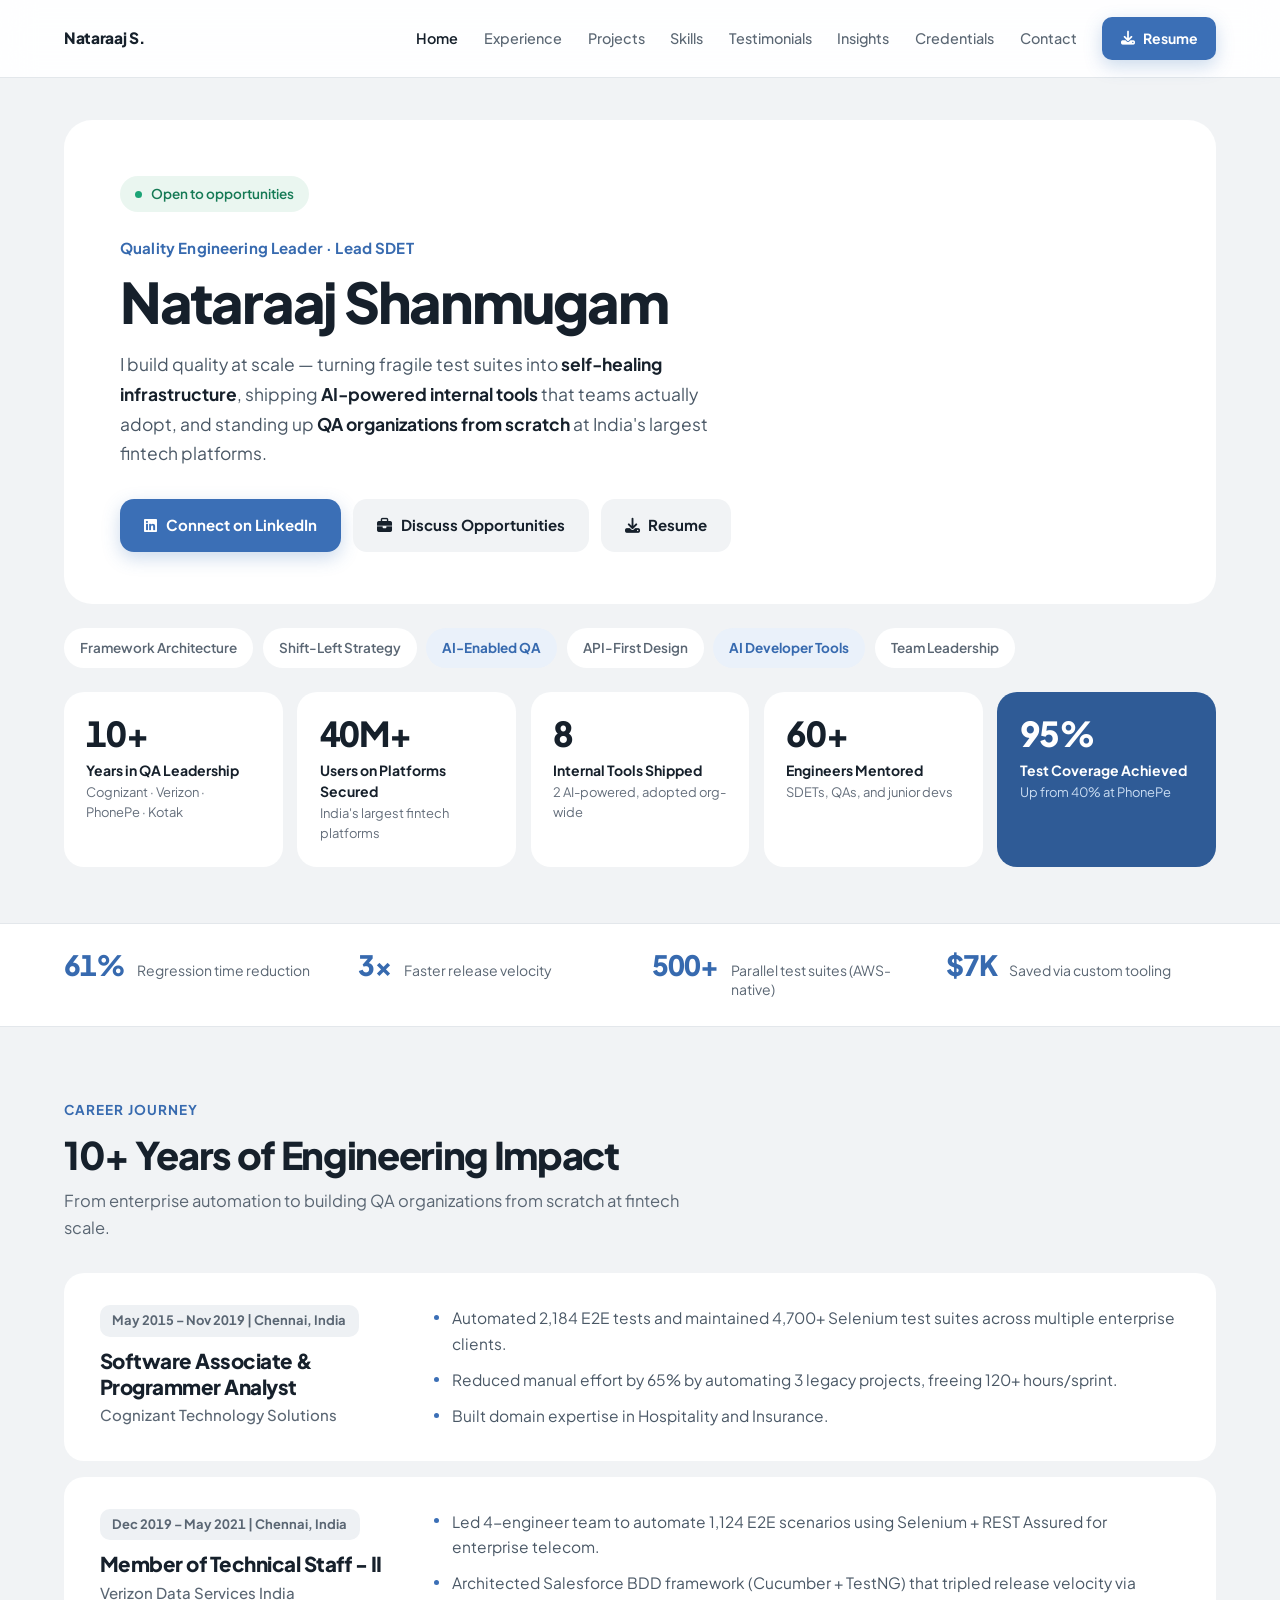
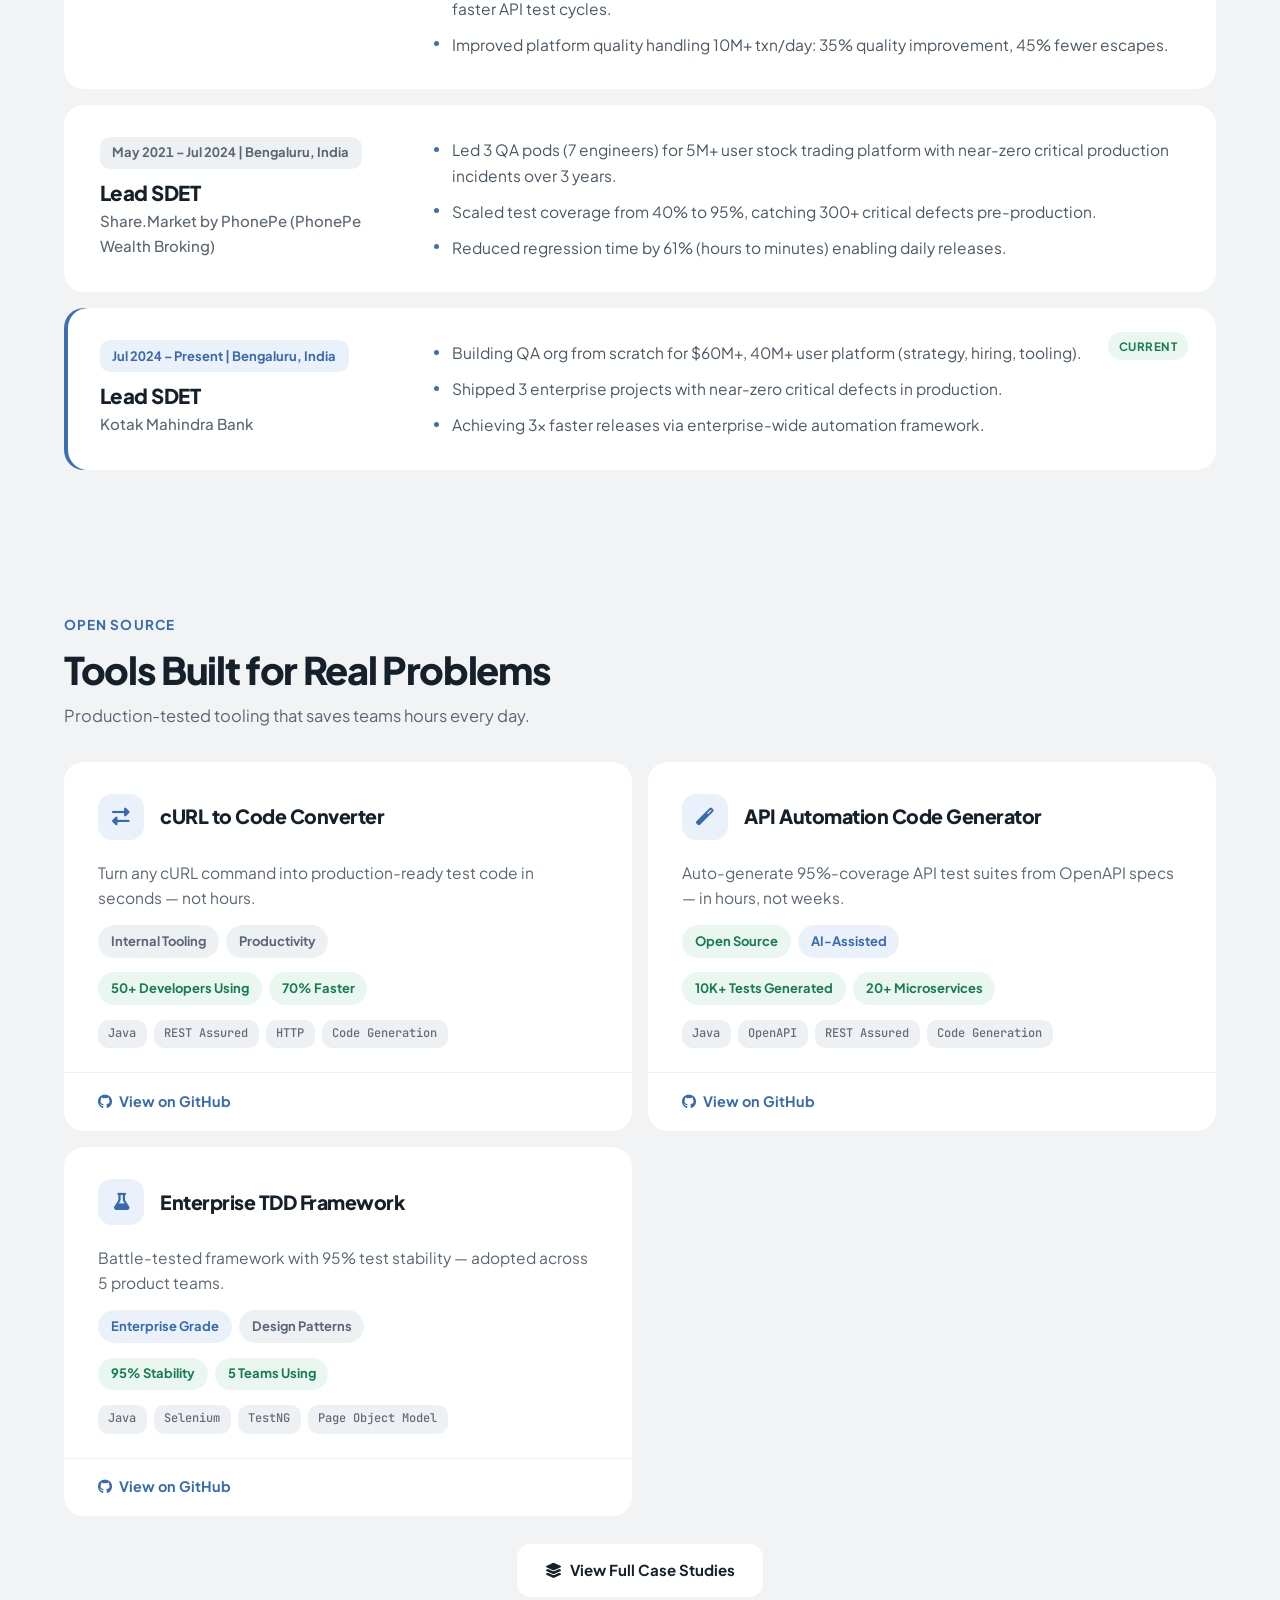
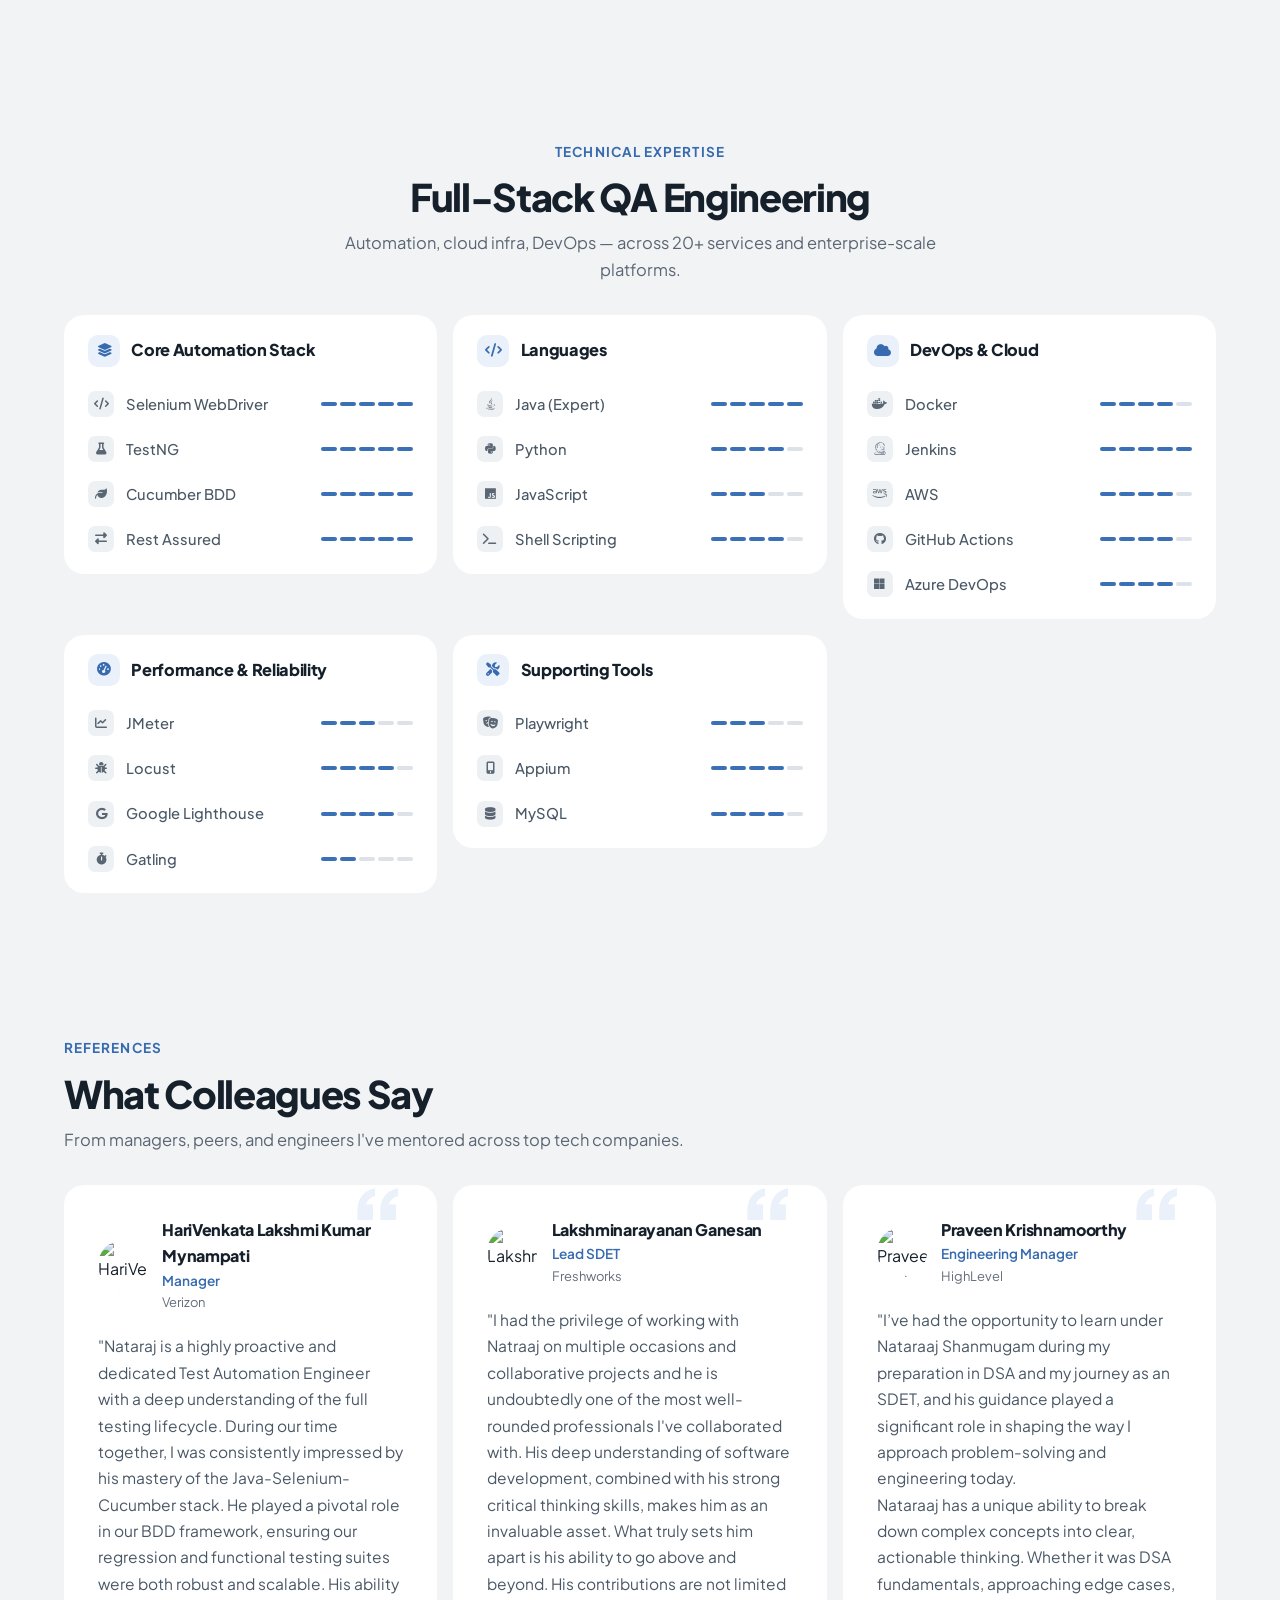
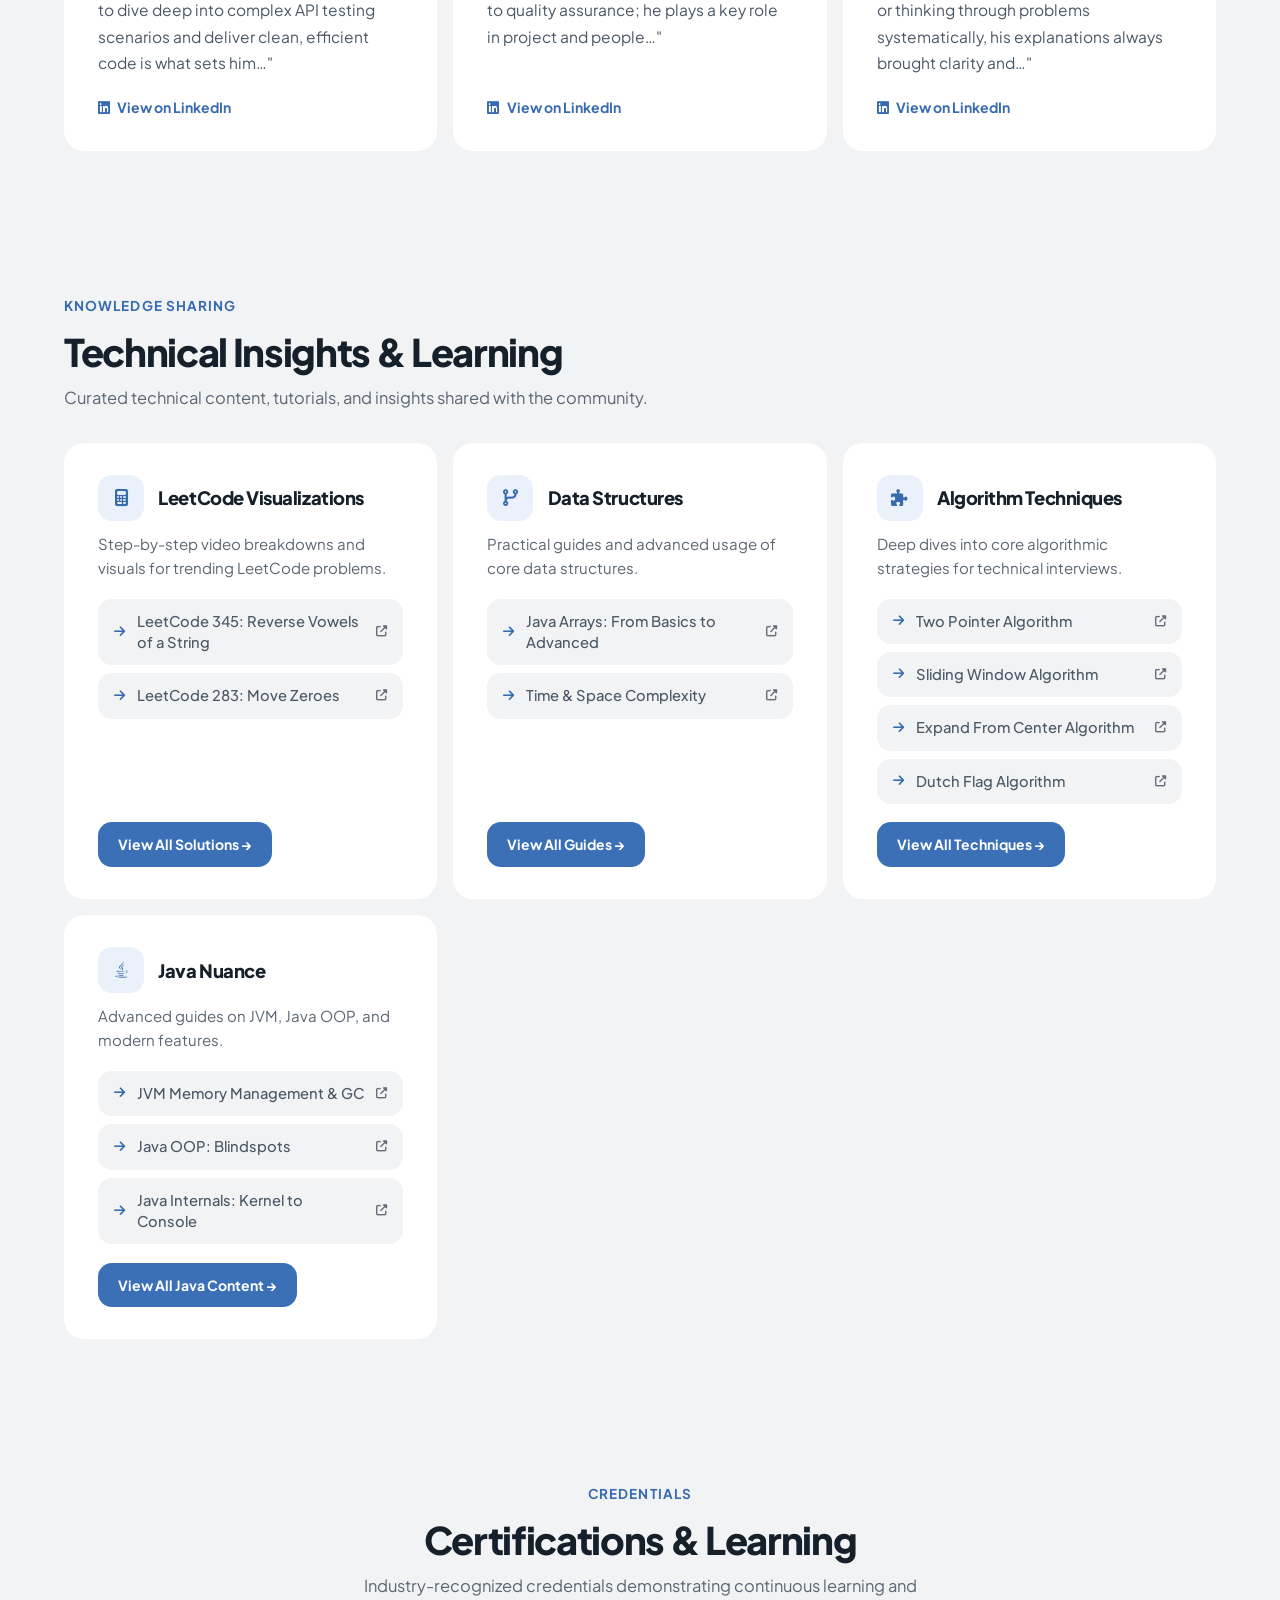
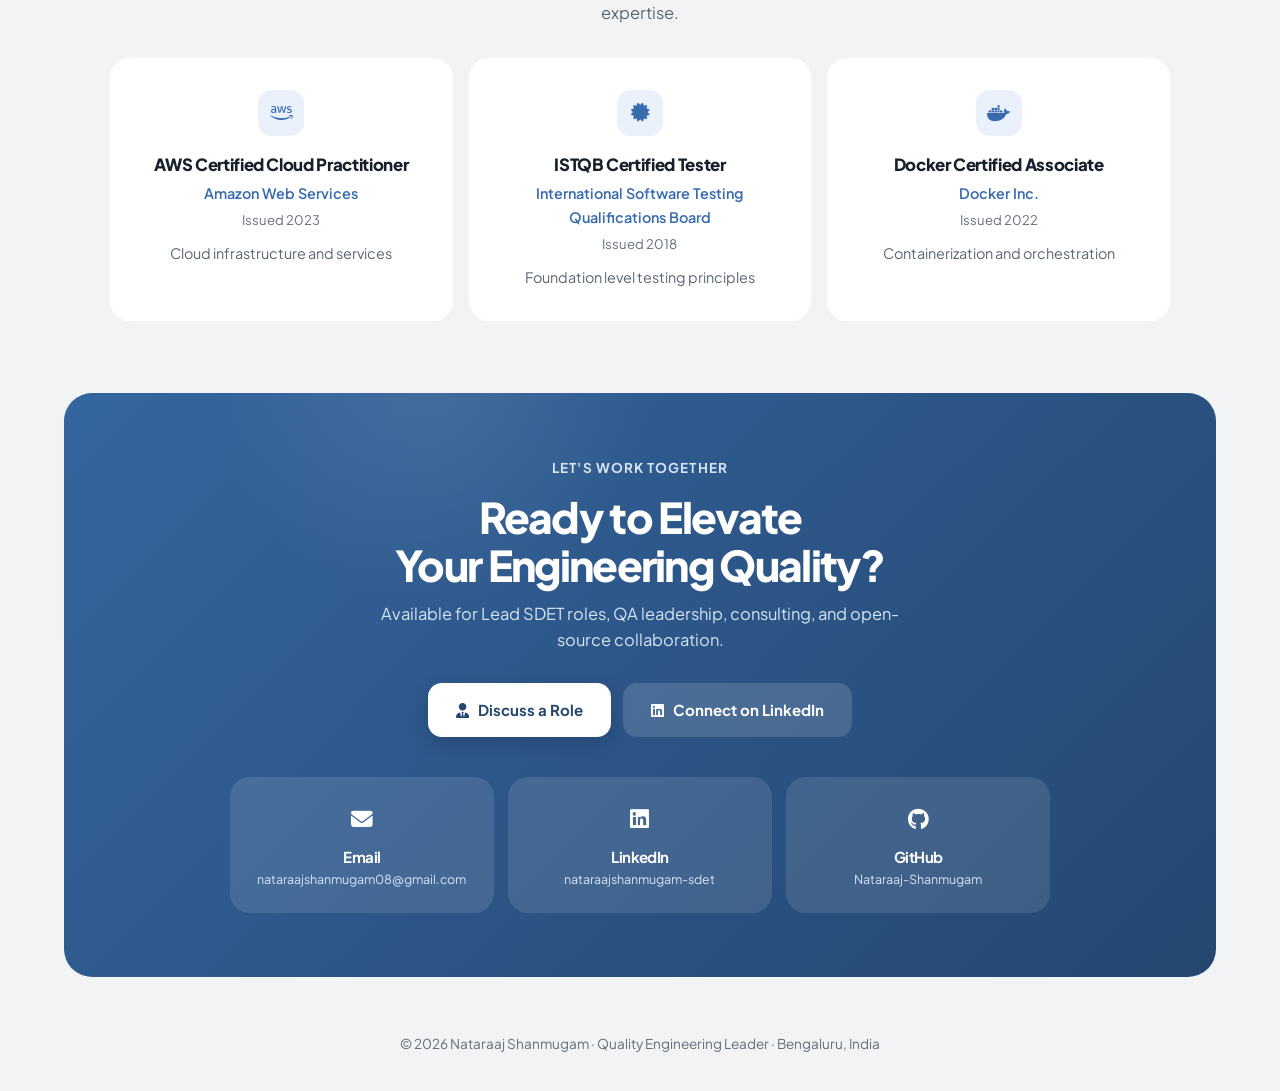
==== commit fd924cfd: "chore: save current portfolio updates" ====
--- a/index.html
+++ b/index.html
@@ -49,7 +49,7 @@
     <title>Nataraaj Shanmugam | Quality Engineering Leader</title>
     <link href="https://cdnjs.cloudflare.com/ajax/libs/font-awesome/6.4.0/css/all.min.css" rel="stylesheet">
     <link
-        href="https://fonts.googleapis.com/css2?family=Bricolage+Grotesque:opsz,wght@12..96,400;12..96,500;12..96,600;12..96,700;12..96,800&family=Plus+Jakarta+Sans:wght@300;400;500;600;700&family=JetBrains+Mono:wght@400;500;600&display=swap"
+        href="https://fonts.googleapis.com/css2?family=Plus+Jakarta+Sans:wght@400;500;600;700;800&family=JetBrains+Mono:wght@400;500;600&display=swap"
         rel="stylesheet">
     <link rel="stylesheet" href="./src/index.css">
 </head>
@@ -85,70 +85,67 @@
             <div class="hero-shape"></div>
             <div class="container">
                 <div class="hero-grid">
-
-                    <div>
-                        <div class="hero-available">
-                            <span class="hero-available-dot"></span>
-                            <span class="hero-available-text">Open to opportunities</span>
-                        </div>
-                        <p class="hero-role">Quality Engineering Leader &middot; Lead SDET</p>
-                        <h1 class="hero-name">Nataraaj<br><em>Shanmugam</em></h1>
-                        <p class="hero-desc">
-                            I build quality at scale — turning fragile test suites into
-                            <strong>self-healing infrastructure</strong>, shipping
-                            <strong>AI-powered internal tools</strong> that teams actually adopt,
-                            and standing up <strong>QA organizations from scratch</strong>
-                            at India's largest fintech platforms.
-                        </p>
-                        <div class="hero-cta">
-                            <a href="https://www.linkedin.com/in/nataraajshanmugam-sdet" target="_blank" rel="noopener"
-                                class="btn btn-primary">
-                                <i class="fab fa-linkedin"></i> Connect on LinkedIn
-                            </a>
-                            <a href="#contact" class="btn btn-secondary">
-                                <i class="fas fa-briefcase"></i> Discuss Opportunities
-                            </a>
-                            <a href="Nataraaj_Shanmugam_Resume.pdf" class="btn btn-ghost" download>
-                                <i class="fas fa-download"></i> Resume
-                            </a>
-                        </div>
-                        <div class="hero-badges">
-                            <span class="badge">Framework Architecture</span>
-                            <span class="badge">Shift-Left Strategy</span>
-                            <span class="badge hot">AI-Enabled QA</span>
-                            <span class="badge">API-First Design</span>
-                            <span class="badge hot">AI Developer Tools</span>
-                            <span class="badge">Team Leadership</span>
-                        </div>
-                    </div>
-
-                    <aside class="hero-impact" aria-label="Impact highlights">
-                        <div class="impact-label">By the numbers</div>
-                        <div class="impact-items">
-                            <div class="impact-item">
-                                <div class="impact-num">10<span>+</span></div>
-                                <div class="impact-text"><strong>Years in QA Leadership</strong>Cognizant · Verizon · PhonePe · Kotak</div>
-                            </div>
-                            <div class="impact-item">
-                                <div class="impact-num">40<span>M+</span></div>
-                                <div class="impact-text"><strong>Users on Platforms Secured</strong>India's largest fintech platforms</div>
-                            </div>
-                            <div class="impact-item">
-                                <div class="impact-num">8</div>
-                                <div class="impact-text"><strong>Internal Tools Shipped</strong>2 AI-powered, adopted org-wide</div>
-                            </div>
-                            <div class="impact-item">
-                                <div class="impact-num">60<span>+</span></div>
-                                <div class="impact-text"><strong>Engineers Mentored</strong>SDETs, QAs, and junior devs</div>
-                            </div>
-                            <div class="impact-item">
-                                <div class="impact-num">95<span>%</span></div>
-                                <div class="impact-text"><strong>Test Coverage Achieved</strong>Up from 40% at PhonePe</div>
-                            </div>
-                        </div>
-                    </aside>
-
-                </div>
+                    <div class="hero-available">
+                        <span class="hero-available-dot"></span>
+                        <span class="hero-available-text">Open to opportunities</span>
+                    </div>
+                    <p class="hero-role">Quality Engineering Leader &middot; Lead SDET</p>
+                    <h1 class="hero-name">Nataraaj<br><em>Shanmugam</em></h1>
+                    <p class="hero-desc">
+                        I build quality at scale — turning fragile test suites into
+                        <strong>self-healing infrastructure</strong>, shipping
+                        <strong>AI-powered internal tools</strong> that teams actually adopt,
+                        and standing up <strong>QA organizations from scratch</strong>
+                        at India's largest fintech platforms.
+                    </p>
+                    <div class="hero-cta">
+                        <a href="https://www.linkedin.com/in/nataraajshanmugam-sdet" target="_blank" rel="noopener"
+                            class="btn btn-primary">
+                            <i class="fab fa-linkedin"></i> Connect on LinkedIn
+                        </a>
+                        <a href="#contact" class="btn btn-secondary">
+                            <i class="fas fa-briefcase"></i> Discuss Opportunities
+                        </a>
+                        <a href="Nataraaj_Shanmugam_Resume.pdf" class="btn btn-ghost" download>
+                            <i class="fas fa-download"></i> Resume
+                        </a>
+                    </div>
+                </div>
+
+                <div class="hero-badges">
+                    <span class="badge">Framework Architecture</span>
+                    <span class="badge">Shift-Left Strategy</span>
+                    <span class="badge hot">AI-Enabled QA</span>
+                    <span class="badge">API-First Design</span>
+                    <span class="badge hot">AI Developer Tools</span>
+                    <span class="badge">Team Leadership</span>
+                </div>
+
+                <aside class="hero-impact" aria-label="Impact highlights">
+                    <div class="impact-label">By the numbers</div>
+                    <div class="impact-items">
+                        <div class="impact-item">
+                            <div class="impact-num">10<span>+</span></div>
+                            <div class="impact-text"><strong>Years in QA Leadership</strong>Cognizant · Verizon · PhonePe · Kotak</div>
+                        </div>
+                        <div class="impact-item">
+                            <div class="impact-num">40<span>M+</span></div>
+                            <div class="impact-text"><strong>Users on Platforms Secured</strong>India's largest fintech platforms</div>
+                        </div>
+                        <div class="impact-item">
+                            <div class="impact-num">8</div>
+                            <div class="impact-text"><strong>Internal Tools Shipped</strong>2 AI-powered, adopted org-wide</div>
+                        </div>
+                        <div class="impact-item">
+                            <div class="impact-num">60<span>+</span></div>
+                            <div class="impact-text"><strong>Engineers Mentored</strong>SDETs, QAs, and junior devs</div>
+                        </div>
+                        <div class="impact-item">
+                            <div class="impact-num">95<span>%</span></div>
+                            <div class="impact-text"><strong>Test Coverage Achieved</strong>Up from 40% at PhonePe</div>
+                        </div>
+                    </div>
+                </aside>
             </div>
             <div class="hero-divider"></div>
         </section>
--- a/src/index.css
+++ b/src/index.css
@@ -1,84 +1,113 @@
 /* ═══════════════════════════════════════════════════════
    NATARAAJ SHANMUGAM — PORTFOLIO DESIGN SYSTEM
+   "Approachable" — soft grey canvas, borderless white cards,
+   steel-blue accent, generous radii.
    ═══════════════════════════════════════════════════════ */
 
 /* ── TOKENS ───────────────────────────────────────────── */
 :root {
-  /* Backgrounds */
-  --bg:          #F7F5F0;
-  --bg-alt:      #EEEAE2;
-  --surface:     #FFFFFF;
-  --border:      #E4DDD5;
-  --border-soft: #EDE8E2;
-
-  /* Navy scale */
-  --navy:        #1B2B4B;
-  --navy-mid:    #2A4278;
-  --navy-light:  #3D5FA0;
-  --navy-50:     #EEF2FA;
-  --navy-100:    #D5DEFA;
-
-  /* Accent — Warm Amber (AI/hot badges only) */
-  --amber:       #B8731F;
-  --amber-light: #D4923E;
-  --amber-bg:    #FDF3E4;
+  /* Canvas & surfaces */
+  --bg:          #F1F3F5;   /* page canvas — cards sit on this */
+  --bg-alt:      #FFFFFF;   /* alternating band                */
+  --surface:     #FFFFFF;   /* card                            */
+  --chip:        #EEF1F4;   /* neutral chip fill               */
+  --border:      #E3E7EB;   /* used sparingly — bands only     */
+  --border-soft: #EDF0F3;
+
+  /* Brand blue */
+  --blue:        #3B6FB6;   /* fills: buttons, icons, accents  */
+  --blue-text:   #376AAF;   /* blue TEXT on light backgrounds  */
+  --blue-deep:   #2F5B96;   /* filled stat card                */
+  --blue-tint:   #EAF1FA;   /* tinted chip / icon square       */
+  --blue-pale:   #C9DCF2;   /* text on blue surfaces           */
+  --blue-paler:  #D6E6F8;
+
+  /* Success green — reserved for outcomes & availability */
+  --green:       #157A55;
+  --green-tint:  #EAF6F0;
+  --green-dot:   #1BA476;
 
   /* Text */
-  --text:        #18202F;
-  --text-mid:    #3D4A60;
-  --text-muted:  #6B7690;
-  --text-faint:  #9BA5BB;
-
-  /* Shadows */
-  --sh-sm:  0 1px 3px rgba(27,43,75,.05), 0 1px 2px rgba(27,43,75,.04);
-  --sh-md:  0 4px 16px rgba(27,43,75,.08), 0 2px 6px rgba(27,43,75,.04);
-  --sh-lg:  0 12px 32px rgba(27,43,75,.1), 0 4px 10px rgba(27,43,75,.05);
-  --sh-xl:  0 20px 48px rgba(27,43,75,.12), 0 8px 16px rgba(27,43,75,.06);
-
-  /* Radii */
-  --r:      8px;
+  --text:        #16202B;
+  --text-body:   #4A5866;
+  --text-sec:    #5A6673;
+  --text-mut:    #626C79;  /* AA on white and on --chip  */
+  --text-faint:  #646E7B;  /* AA on white and on the grey canvas */
+
+  /* Shadows — almost none; the grey canvas does the work */
+  --sh-sm:  0 1px 2px rgba(22,32,43,.04);
+  --sh-md:  0 4px 14px rgba(22,32,43,.06);
+  --sh-lg:  0 12px 30px rgba(22,32,43,.09);
+  --sh-xl:  0 24px 60px rgba(22,32,43,.13);
+  --sh-blue: 0 6px 18px rgba(59,111,182,.26);
+
+  /* Radii — generous and friendly */
+  --r:      10px;
   --r-lg:   14px;
   --r-xl:   20px;
+  --r-2xl:  24px;
+  --r-3xl:  28px;
   --r-pill: 99px;
 
   /* Typography */
-  --font-display: 'Bricolage Grotesque', sans-serif;
-  --font-body:    'Plus Jakarta Sans', sans-serif;
-  --font-mono:    'JetBrains Mono', monospace;
-
-  /* Legacy aliases — keep sub-pages (projects.html, insights.html) working */
-  --primary:        #1B2B4B;
-  --primary-dark:   #0F1926;
-  --primary-light:  #3D5FA0;
-  --accent:         #B8731F;
-  --accent-dark:    #8C5515;
-  --gray-50:        #F7F5F0;
-  --gray-100:       #EEEAE2;
-  --gray-200:       #E4DDD5;
-  --gray-300:       #D1C9BF;
-  --gray-400:       #B0A89E;
-  --gray-500:       #8C8479;
-  --gray-600:       #6B7690;
-  --gray-700:       #3D4A60;
-  --gray-800:       #18202F;
-  --gray-900:       #0F1926;
-  --danger:         #dc2626;
-  --success:        #166534;
-  --text-primary:   #18202F;
-  --text-secondary: #6B7690;
-  --shadow-sm:      0 1px 3px rgba(27,43,75,.05), 0 1px 2px rgba(27,43,75,.04);
-  --shadow-md:      0 4px 16px rgba(27,43,75,.08), 0 2px 6px rgba(27,43,75,.04);
-  --shadow-lg:      0 12px 32px rgba(27,43,75,.1), 0 4px 10px rgba(27,43,75,.05);
-  --border-radius:    8px;
-  --border-radius-lg: 14px;
-  --border-radius-xl: 20px;
-  --font-sans:        'Plus Jakarta Sans', sans-serif;
-  --gradient-tech:    linear-gradient(135deg, #1B2B4B 0%, #2A4278 100%);
+  --font-display: 'Plus Jakarta Sans', system-ui, sans-serif;
+  --font-body:    'Plus Jakarta Sans', system-ui, sans-serif;
+  --font-mono:    'JetBrains Mono', ui-monospace, monospace;
+
+  /* Legacy aliases — keep sub-pages working */
+  --navy:           #16202B;
+  --navy-mid:       #3B6FB6;
+  --navy-light:     #5A6673;
+  --navy-50:        #EAF1FA;
+  --navy-100:       #D6E6F8;
+  --amber:          #157A55;
+  --amber-light:    #1BA476;
+  --amber-bg:       #EAF6F0;
+  --signal:         #1BA476;
+  --signal-deep:    #157A55;
+  --signal-bg:      #EAF6F0;
+  --blue-dark:      #2F5B96;
+  --blue-light:     #7FA9DC;
+  --blue-bg:        #EAF1FA;
+  --text-mid:       #4A5866;
+  --text-muted:     #5A6673;
+  --primary:        #16202B;
+  --primary-dark:   #0E1620;
+  --primary-light:  #5A6673;
+  --accent:         #3B6FB6;
+  --accent-dark:    #2F5B96;
+  --gray-50:        #F1F3F5;
+  --gray-100:       #F1F3F5;
+  --gray-200:       #E3E7EB;
+  --gray-300:       #D3D9DF;
+  --gray-400:       #646E7B;
+  --gray-500:       #626C79;
+  --gray-600:       #5A6673;
+  --gray-700:       #4A5866;
+  --gray-800:       #16202B;
+  --gray-900:       #0E1620;
+  --danger:         #C2352E;
+  --success:        #157A55;
+  --text-primary:   #16202B;
+  --text-secondary: #5A6673;
+  --shadow-sm:      0 1px 2px rgba(22,32,43,.04);
+  --shadow-md:      0 4px 14px rgba(22,32,43,.06);
+  --shadow-lg:      0 12px 30px rgba(22,32,43,.09);
+  --border-radius:     10px;
+  --border-radius-lg:  14px;
+  --border-radius-xl:  20px;
+  --border-radius-2xl: 24px;
+  --primary-50:        #EAF1FA;
+  --shadow-xl:         0 24px 60px rgba(22,32,43,.13);
+  --shadow-2xl:        0 32px 72px rgba(22,32,43,.16);
+  --shadow-blue:       0 6px 18px rgba(59,111,182,.26);
+  --font-sans:        'Plus Jakarta Sans', system-ui, sans-serif;
+  --gradient-tech:    linear-gradient(135deg, #35659F 0%, #24476F 100%);
 }
 
 /* ── RESET ────────────────────────────────────────────── */
 *, *::before, *::after { margin: 0; padding: 0; box-sizing: border-box; }
-html { scroll-behavior: smooth; scroll-padding-top: 72px; }
+html { scroll-behavior: smooth; scroll-padding-top: 80px; }
 body {
   font-family: var(--font-body);
   background: var(--bg);
@@ -87,510 +116,590 @@
   -moz-osx-font-smoothing: grayscale;
   overflow-x: hidden;
   font-size: 16px;
-  line-height: 1.7;
-}
-h1, h2, h3, h4, h5, h6 { font-family: var(--font-display); font-optical-sizing: auto; }
+  line-height: 1.65;
+}
+h1, h2, h3, h4, h5, h6 {
+  font-family: var(--font-display);
+  font-weight: 800;
+  letter-spacing: -.035em;
+  line-height: 1.15;
+}
 a { color: inherit; text-decoration: none; }
 img { display: block; max-width: 100%; }
-::-webkit-scrollbar { width: 4px; }
-::-webkit-scrollbar-thumb { background: var(--border); border-radius: 2px; }
-
-/* ── SKIP LINK ────────────────────────────────────────── */
+::-webkit-scrollbar { width: 6px; }
+::-webkit-scrollbar-track { background: var(--bg); }
+::-webkit-scrollbar-thumb { background: #CFD6DD; border-radius: 3px; }
+
+/* ── SKIP LINK & FOCUS ────────────────────────────────── */
 .skip-link {
-  position: absolute; top: -40px; left: 0;
-  background: var(--navy); color: #fff;
+  position: absolute; top: -100px; left: 0;
+  background: var(--blue); color: #fff;
   padding: .75rem 1.5rem; border-radius: 0 0 var(--r) 0;
-  z-index: 10000; font-weight: 600; font-family: var(--font-body);
+  z-index: 10000; font-weight: 700;
 }
 .skip-link:focus { top: 0; }
-*:focus-visible { outline: 2px solid var(--navy); outline-offset: 3px; }
+*:focus-visible { outline: 2px solid var(--blue); outline-offset: 3px; border-radius: 4px; }
 
 /* ── LAYOUT ───────────────────────────────────────────── */
-.container { max-width: 1280px; margin: 0 auto; padding: 0 2.5rem; }
-.section { padding: 6rem 0; }
-.section--alt { background: var(--bg-alt); }
+.container { max-width: 1240px; margin: 0 auto; padding: 0 2.75rem; }
+.section { padding: 4.5rem 0; }
+/* Cards are white, so every section stays on the grey canvas —
+   the only white band on the page is the metrics strip. */
+.section--alt { background: transparent; }
 .text-center { text-align: center; }
 .mb-2rem { margin-bottom: 2rem; }
 
 /* ── NAV ──────────────────────────────────────────────── */
 .nav, .navbar {
   position: fixed; top: 0; left: 0; right: 0; z-index: 200;
-  background: rgba(247,245,240,0.92);
-  backdrop-filter: blur(18px); -webkit-backdrop-filter: blur(18px);
-  border-bottom: 1px solid var(--border-soft);
+  background: rgba(255,255,255,.92);
+  backdrop-filter: blur(16px); -webkit-backdrop-filter: blur(16px);
+  border-bottom: 1px solid var(--border);
   transition: box-shadow .3s;
 }
-.nav.scrolled, .navbar.scrolled { box-shadow: 0 2px 20px rgba(27,43,75,.07); }
+.nav.scrolled, .navbar.scrolled { box-shadow: 0 2px 14px rgba(22,32,43,.06); }
 .nav-inner, .nav-content {
   display: flex; align-items: center; justify-content: space-between;
-  padding: .85rem 2.5rem; max-width: 1280px; margin: 0 auto;
+  padding: 1.05rem 2.75rem; max-width: 1240px; margin: 0 auto; gap: 1.5rem;
 }
 .nav-brand, .nav-logo {
   font-family: var(--font-display); font-weight: 800;
-  font-size: 1rem; color: var(--navy); letter-spacing: -.02em;
+  font-size: .97rem; color: var(--text); letter-spacing: -.02em;
+  white-space: nowrap;
 }
 .nav-logo img { display: none; }
-.nav-links, .nav-menu { display: flex; gap: 2rem; list-style: none; align-items: center; }
+.nav-links, .nav-menu { display: flex; gap: 1.6rem; list-style: none; align-items: center; }
 .nav-link {
-  font-size: .78rem; font-weight: 600; letter-spacing: .06em;
-  text-transform: uppercase; color: var(--text-muted); transition: color .2s;
-}
-.nav-link:hover, .nav-link.active { color: var(--navy); }
+  font-size: .9rem; font-weight: 500; color: var(--text-sec);
+  transition: color .2s; white-space: nowrap;
+}
+.nav-link:hover { color: var(--blue-text); }
+.nav-link.active { color: var(--text); font-weight: 600; }
 .nav-cta, .resume-link {
-  background: var(--navy) !important; color: #fff !important;
-  padding: .45rem 1.2rem !important; border-radius: var(--r-pill);
-  font-weight: 700 !important; transition: background .2s, transform .2s !important;
-  letter-spacing: .03em !important;
-}
-.nav-cta:hover, .resume-link:hover { background: var(--navy-mid) !important; transform: translateY(-1px) !important; }
+  display: inline-flex !important; align-items: center; gap: .5rem;
+  background: var(--blue) !important; color: #fff !important;
+  padding: .62rem 1.15rem !important; border-radius: var(--r);
+  font-weight: 700 !important; font-size: .875rem !important;
+  transition: background .2s, transform .2s !important;
+  box-shadow: var(--sh-blue);
+}
+.nav-cta:hover, .resume-link:hover { background: var(--blue-deep) !important; transform: translateY(-1px); }
 .nav-toggle {
   display: none; background: none; border: none; cursor: pointer;
   padding: .5rem; flex-direction: column; gap: 5px;
 }
-.nav-toggle span {
-  display: block; width: 22px; height: 2px;
-  background: var(--navy); border-radius: 2px; transition: all .3s;
-}
+.nav-toggle span { display: block; width: 22px; height: 2px; background: var(--text); border-radius: 2px; transition: all .3s; }
 .nav-toggle.active span:nth-child(1) { transform: rotate(45deg) translate(5px, 5px); }
 .nav-toggle.active span:nth-child(2) { opacity: 0; }
 .nav-toggle.active span:nth-child(3) { transform: rotate(-45deg) translate(5px, -5px); }
 
 /* ── HERO ─────────────────────────────────────────────── */
-.hero {
-  padding: 8.5rem 0 0;
-  background: var(--bg);
-  position: relative; overflow: hidden;
-}
-.hero-shape {
-  position: absolute; top: 0; right: 0;
-  width: 520px; height: 520px;
-  background: radial-gradient(ellipse at top right, rgba(184,115,31,.06) 0%, transparent 70%);
-  pointer-events: none;
-}
+.hero { padding: 7.5rem 0 0; background: var(--bg); }
+.hero-shape { display: none; }
+/* Full-width white card — no portrait */
 .hero-grid {
-  display: grid; grid-template-columns: 1fr 380px;
-  gap: 5rem; align-items: end; padding-bottom: 4rem;
+  background: var(--surface);
+  border-radius: var(--r-3xl);
+  padding: 3.5rem 3.5rem 3.25rem;
 }
 .hero-available {
-  display: inline-flex; align-items: center; gap: .6rem;
-  background: var(--amber-bg); border: 1px solid rgba(184,115,31,.25);
-  border-radius: var(--r-pill); padding: .35rem 1rem .35rem .6rem;
-  margin-bottom: 1.75rem;
+  display: inline-flex; align-items: center; gap: .55rem;
+  background: var(--green-tint); border-radius: var(--r-pill);
+  padding: .44rem .95rem; margin-bottom: 1.5rem;
 }
 .hero-available-dot {
   width: 7px; height: 7px; border-radius: 50%;
-  background: var(--amber); box-shadow: 0 0 0 3px rgba(184,115,31,.2);
-  animation: pulse 2s ease-in-out infinite;
-}
-@keyframes pulse {
-  0%, 100% { box-shadow: 0 0 0 3px rgba(184,115,31,.2); }
-  50%       { box-shadow: 0 0 0 6px rgba(184,115,31,.08); }
-}
+  background: var(--green-dot); flex-shrink: 0;
+  animation: pulse 2.4s ease-in-out infinite;
+}
+@keyframes pulse { 0%,100% { opacity: 1; transform: scale(1); } 50% { opacity: .4; transform: scale(.82); } }
 .hero-available-text {
-  font-size: .72rem; font-weight: 700; color: var(--amber);
-  letter-spacing: .06em; text-transform: uppercase; font-family: var(--font-body);
+  font-size: .845rem; font-weight: 600; color: var(--green);
+  letter-spacing: 0; text-transform: none;
 }
 .hero-role {
-  font-size: .9rem; font-weight: 500; color: var(--text-muted);
-  letter-spacing: .08em; text-transform: uppercase; margin-bottom: 1.25rem;
-  font-family: var(--font-body);
+  font-size: .94rem; font-weight: 700; color: var(--blue-text);
+  letter-spacing: .01em; text-transform: none; margin-bottom: .65rem;
 }
 .hero-name {
-  font-size: clamp(3rem, 6.5vw, 5.75rem);
-  font-weight: 800; color: var(--navy);
-  letter-spacing: -.04em; line-height: .98; margin-bottom: 1.5rem;
-}
-.hero-name em { font-style: normal; color: var(--navy-light); }
+  font-size: clamp(2.5rem, 5.2vw, 3.5rem);
+  font-weight: 800; color: var(--text);
+  letter-spacing: -.04em; line-height: 1.05; margin-bottom: 1.25rem;
+}
+.hero-name br { display: none; }
+.hero-name em { font-style: normal; color: var(--text); }
+.hero-name em::before { content: ' '; }
 .hero-desc {
-  font-size: 1.08rem; line-height: 1.8;
-  color: var(--text-mid); max-width: 540px; margin-bottom: 2.25rem;
-}
-.hero-desc strong { color: var(--navy); font-weight: 600; }
+  font-size: 1.09rem; line-height: 1.7; color: var(--text-body);
+  max-width: 660px; margin-bottom: 1.9rem; text-wrap: pretty;
+}
+.hero-desc strong { color: var(--text); font-weight: 700; }
 
 /* ── BUTTONS ──────────────────────────────────────────── */
-.hero-cta { display: flex; gap: .875rem; flex-wrap: wrap; margin-bottom: 2.5rem; }
+.hero-cta { display: flex; gap: .75rem; flex-wrap: wrap; }
 .btn {
   display: inline-flex; align-items: center; gap: .55rem;
-  padding: .8rem 1.875rem; border-radius: var(--r-pill);
-  font-weight: 700; font-size: .88rem; letter-spacing: .01em;
-  font-family: var(--font-body); border: none; cursor: pointer;
-  transition: all .25s; position: relative; overflow: hidden;
-}
-.btn-primary { background: var(--navy); color: #fff; box-shadow: 0 4px 14px rgba(27,43,75,.2); }
-.btn-primary:hover { background: var(--navy-mid); transform: translateY(-2px); box-shadow: 0 6px 20px rgba(27,43,75,.25); }
-.btn-secondary { background: var(--navy-mid); color: #fff; box-shadow: 0 4px 14px rgba(27,43,75,.2); }
-.btn-secondary:hover { background: var(--navy-light); transform: translateY(-2px); box-shadow: 0 6px 20px rgba(27,43,75,.25); }
-.btn-ghost { background: transparent; color: var(--navy); border: 1.5px solid var(--border); }
-.btn-ghost:hover { border-color: var(--navy); transform: translateY(-2px); }
-
-/* Ripple effect */
+  padding: .875rem 1.5rem; border-radius: var(--r-lg);
+  font-family: var(--font-body); font-weight: 700; font-size: .94rem;
+  border: none; cursor: pointer;
+  transition: background .2s, transform .2s, box-shadow .2s, color .2s;
+  position: relative; overflow: hidden;
+}
+.btn-primary { background: var(--blue); color: #fff; box-shadow: var(--sh-blue); }
+.btn-primary:hover { background: var(--blue-deep); transform: translateY(-2px); }
+.btn-secondary { background: var(--bg); color: var(--text); }
+.btn-secondary:hover { background: var(--chip); transform: translateY(-2px); }
+.btn-ghost { background: var(--bg); color: var(--text); }
+.btn-ghost:hover { background: var(--chip); transform: translateY(-2px); }
+/* inside a white card, the quiet buttons need the grey fill */
+.hero-grid .btn-secondary,
+.hero-grid .btn-ghost { background: var(--bg); }
 .ripple {
   position: absolute; border-radius: 50%; pointer-events: none;
-  background: rgba(255,255,255,.25); transform: scale(0);
+  background: rgba(255,255,255,.3); transform: scale(0);
   animation: ripple-effect .6s linear;
 }
+.btn-secondary .ripple, .btn-ghost .ripple { background: rgba(22,32,43,.1); }
 @keyframes ripple-effect { to { transform: scale(4); opacity: 0; } }
 
 /* ── HERO BADGES ──────────────────────────────────────── */
-.hero-badges { display: flex; flex-wrap: wrap; gap: .5rem; }
+.hero-badges { display: flex; flex-wrap: wrap; gap: .6rem; margin-top: 1.5rem; }
 .badge, .pillar {
-  font-size: .68rem; font-weight: 700; letter-spacing: .06em; text-transform: uppercase;
-  padding: .32rem .8rem; border-radius: var(--r);
-  background: var(--navy-50); color: var(--navy-mid); border: 1px solid var(--navy-100);
-  font-family: var(--font-body); transition: all .2s;
-}
-.badge:hover, .pillar:hover { background: var(--navy); color: #fff; border-color: var(--navy); }
-.badge.hot, .pillar.highlight { background: var(--amber-bg); color: var(--amber); border-color: rgba(184,115,31,.25); }
-.badge.hot:hover, .pillar.highlight:hover { background: var(--amber); color: #fff; }
-
-/* ── HERO IMPACT PANEL ────────────────────────────────── */
-.hero-impact {
-  background: var(--navy); border-radius: var(--r-xl);
-  padding: 2.25rem 2rem; box-shadow: var(--sh-xl);
-  position: relative; overflow: hidden;
-}
-.hero-impact::before {
-  content: ''; position: absolute; bottom: -40px; right: -40px;
-  width: 180px; height: 180px; border-radius: 50%;
-  background: rgba(255,255,255,.03); pointer-events: none;
-}
-.impact-label {
-  font-size: .65rem; font-weight: 700; letter-spacing: .14em; text-transform: uppercase;
-  color: rgba(255,255,255,.35); font-family: var(--font-body); margin-bottom: 1.5rem;
-}
-.impact-items { display: flex; flex-direction: column; }
+  font-family: var(--font-body);
+  font-size: .845rem; font-weight: 600; letter-spacing: 0; text-transform: none;
+  padding: .56rem 1rem; border-radius: var(--r-pill);
+  background: var(--surface); color: var(--text-sec); border: none;
+  transition: background .2s, color .2s, transform .2s;
+}
+.badge:hover, .pillar:hover { background: var(--blue); color: #fff; transform: translateY(-2px); }
+.badge.hot, .pillar.highlight { background: var(--blue-tint); color: var(--blue-text); font-weight: 700; }
+.badge.hot:hover, .pillar.highlight:hover { background: var(--blue); color: #fff; }
+
+/* ── HERO STAT CARDS (impact) ─────────────────────────── */
+.hero-impact { background: none; padding: 0; box-shadow: none; margin-top: 1.5rem; }
+.impact-label { display: none; }
+.impact-items {
+  display: grid; grid-template-columns: repeat(5, 1fr); gap: .9rem;
+}
 .impact-item {
-  padding: 1.1rem 0; border-bottom: 1px solid rgba(255,255,255,.07);
-  display: flex; align-items: center; gap: 1rem;
-}
-.impact-item:last-child { border-bottom: none; }
+  background: var(--surface); border-radius: var(--r-xl);
+  padding: 1.5rem 1.4rem; display: block; border: none;
+  transition: transform .25s, box-shadow .25s;
+}
+.impact-item:hover { transform: translateY(-3px); box-shadow: var(--sh-md); }
+.impact-item:last-child { background: var(--blue-deep); }
 .impact-num {
-  font-family: var(--font-mono); font-size: 1.75rem; font-weight: 700;
-  color: #fff; letter-spacing: -.03em; min-width: 72px; line-height: 1;
-}
-.impact-num span { font-size: 1.1rem; }
-.impact-text { font-size: .78rem; line-height: 1.4; color: rgba(255,255,255,.5); font-family: var(--font-body); }
-.impact-text strong { color: rgba(255,255,255,.82); font-weight: 600; display: block; font-size: .82rem; }
-.hero-divider { height: 1px; background: var(--border-soft); }
+  font-family: var(--font-display); font-size: 2.15rem; font-weight: 800;
+  color: var(--text); letter-spacing: -.035em; line-height: 1;
+  min-width: 0; margin-bottom: .55rem;
+  font-variant-numeric: tabular-nums;
+}
+.impact-num span { font-size: inherit; }
+.impact-item:last-child .impact-num { color: #fff; }
+.impact-text { font-size: .81rem; line-height: 1.5; color: var(--text-faint); }
+.impact-text strong { display: block; color: var(--text); font-weight: 700; font-size: .875rem; margin-bottom: .18rem; }
+.impact-item:last-child .impact-text { color: var(--blue-pale); }
+.impact-item:last-child .impact-text strong { color: #fff; }
+.hero-divider { display: none; }
 
 /* ── METRICS STRIP ────────────────────────────────────── */
-.why-strip { background: var(--navy); padding: 4rem 0; }
-.why-inner { display: grid; grid-template-columns: repeat(4,1fr); gap: 2rem; text-align: center; }
+.why-strip {
+  background: var(--surface); padding: 1.6rem 0; margin-top: 3.5rem;
+  border-top: 1px solid var(--border); border-bottom: 1px solid var(--border);
+}
+.why-inner { display: grid; grid-template-columns: repeat(4,1fr); gap: 1.5rem; text-align: left; }
+.why-item { display: flex; align-items: baseline; gap: .75rem; }
 .why-num {
-  font-family: var(--font-mono); font-size: 2.5rem; font-weight: 700;
-  color: #fff; letter-spacing: -.03em; line-height: 1;
-  display: block; margin-bottom: .4rem;
-}
-.why-label {
-  font-size: .78rem; color: rgba(255,255,255,.45);
-  font-family: var(--font-body); font-weight: 500; letter-spacing: .04em;
-}
+  font-family: var(--font-display); font-size: 1.75rem; font-weight: 800;
+  color: var(--blue-text); letter-spacing: -.03em; line-height: 1.1;
+  flex-shrink: 0; font-variant-numeric: tabular-nums;
+}
+.why-label { font-size: .875rem; color: var(--text-sec); line-height: 1.4; }
 
 /* ── SECTION HEADINGS ─────────────────────────────────── */
 .eyebrow {
-  font-size: .7rem; font-weight: 700; letter-spacing: .14em;
-  text-transform: uppercase; color: var(--amber); margin-bottom: .75rem;
+  font-size: .845rem; font-weight: 700; letter-spacing: .08em;
+  text-transform: uppercase; color: var(--blue-text); margin-bottom: .75rem;
   font-family: var(--font-body);
 }
 .sec-title, .section-title {
-  font-size: clamp(1.8rem, 3vw, 2.5rem); font-weight: 700;
-  color: var(--navy); letter-spacing: -.03em; line-height: 1.15; margin-bottom: .75rem;
-}
-.sec-sub, .section-subtitle { font-size: .98rem; color: var(--text-muted); max-width: 520px; line-height: 1.7; }
-.sec-head, .section-header { margin-bottom: 3.5rem; }
-.sec-head.center { text-align: center; }
-.sec-head.center .sec-sub { margin: 0 auto; }
-
-/* ── EXPERIENCE ───────────────────────────────────────── */
+  font-size: clamp(1.9rem, 3.3vw, 2.375rem); font-weight: 800;
+  color: var(--text); letter-spacing: -.035em; line-height: 1.15; margin-bottom: .65rem;
+}
+.sec-sub, .section-subtitle { font-size: 1.03rem; color: var(--text-sec); max-width: 620px; line-height: 1.65; }
+.sec-head, .section-header { margin-bottom: 2rem; max-width: 660px; }
+.sec-head.center, .section-header.center { text-align: center; margin-left: auto; margin-right: auto; }
+.sec-head.center .sec-sub, .section-header.center .section-subtitle { margin-left: auto; margin-right: auto; }
+
+/* ── EXPERIENCE — horizontal rows ─────────────────────── */
 .timeline-container { position: relative; }
-.exp-spine, .timeline-line { position: absolute; top: 2.75rem; left: 6%; right: 6%; height: 1px; background: var(--border); }
-.exp-grid, .timeline-grid { display: grid; grid-template-columns: repeat(4,1fr); gap: 1.25rem; position: relative; }
+.exp-spine, .timeline-line { display: none; }
+.exp-grid, .timeline-grid { display: flex; flex-direction: column; gap: 1rem; }
 .exp-card, .timeline-card {
-  background: var(--surface); border: 1px solid var(--border-soft);
-  border-radius: var(--r-xl); padding: 2.25rem 1.5rem 1.75rem;
-  position: relative; transition: all .3s ease; cursor: default;
-}
-.exp-card:hover, .timeline-card:hover { transform: translateY(-4px); box-shadow: var(--sh-lg); border-color: var(--navy-100); }
-.exp-card.current, .timeline-card.current { border-color: var(--navy-mid); border-top: 3px solid var(--navy-mid); }
-.exp-dot {
-  position: absolute; top: -1.35rem; left: 50%; transform: translateX(-50%);
-  width: 2.75rem; height: 2.75rem; border-radius: 50%;
-  background: var(--navy); color: #fff;
-  display: flex; align-items: center; justify-content: center;
-  font-family: var(--font-mono); font-size: .68rem; font-weight: 700;
-  box-shadow: 0 2px 10px rgba(27,43,75,.25); border: 3px solid var(--bg);
-}
-.exp-card.current .exp-dot { background: var(--navy-mid); }
+  background: var(--surface); border: none;
+  border-radius: var(--r-xl); padding: 2rem 2.25rem;
+  position: relative; transition: transform .25s, box-shadow .25s;
+  display: grid; grid-template-columns: 290px 1fr;
+  grid-template-rows: auto auto 1fr; gap: 0 2.75rem;
+  align-content: start; align-items: start;
+}
+.exp-card:hover, .timeline-card:hover { transform: translateY(-3px); box-shadow: var(--sh-md); }
+.exp-card.current, .timeline-card.current { box-shadow: inset 4px 0 0 var(--blue); }
+.exp-card.current:hover, .timeline-card.current:hover { box-shadow: inset 4px 0 0 var(--blue), var(--sh-md); }
+/* year circle is redundant next to the date pill */
+.exp-dot { display: none; }
+.exp-dur, .duration {
+  grid-column: 1; grid-row: 1; justify-self: start;
+  display: inline-block; background: var(--chip); color: var(--text-sec);
+  font-size: .81rem; font-weight: 700; padding: .32rem .78rem;
+  border-radius: var(--r); margin-bottom: .75rem;
+  font-family: var(--font-body); font-variant-numeric: tabular-nums;
+}
+.exp-card.current .exp-dur, .timeline-card.current .duration {
+  background: var(--blue-tint); color: var(--blue-text);
+}
+.exp-title, .job-title {
+  grid-column: 1; grid-row: 2;
+  font-size: 1.28rem; font-weight: 800; color: var(--text);
+  line-height: 1.25; letter-spacing: -.025em; margin: 0 0 .18rem;
+}
+.exp-co, .company {
+  grid-column: 1; grid-row: 3;
+  font-size: .94rem; font-weight: 500; color: var(--text-sec);
+  text-transform: none; letter-spacing: 0; margin: 0;
+  font-family: var(--font-body);
+}
+.exp-list, .timeline-achievements {
+  grid-column: 2; grid-row: 1 / span 3;
+  list-style: none; display: flex; flex-direction: column; gap: .65rem;
+  align-self: start;
+}
+.exp-list li, .timeline-achievements li {
+  font-size: .97rem; color: var(--text-body); line-height: 1.65;
+  padding: 0 0 0 1.15rem; border: none; position: relative;
+}
+.exp-list li::before, .timeline-achievements li::before {
+  content: ''; position: absolute; left: 0; top: .62em;
+  width: 5px; height: 5px; border-radius: 50%; background: var(--blue);
+}
 .exp-now, .timeline-year {
-  position: absolute; top: .85rem; right: .85rem;
-  background: var(--navy-mid); color: #fff;
-  font-size: .58rem; font-weight: 700; letter-spacing: .06em; text-transform: uppercase;
-  padding: .22rem .6rem; border-radius: var(--r); font-family: var(--font-body);
-}
-.exp-title, .job-title { font-size: .95rem; font-weight: 700; color: var(--text); line-height: 1.3; margin-bottom: .35rem; margin-top: .6rem; }
-.exp-co, .company { font-size: .7rem; font-weight: 700; color: var(--navy-mid); text-transform: uppercase; letter-spacing: .06em; margin-bottom: .3rem; font-family: var(--font-body); }
-.exp-dur, .duration { font-size: .72rem; color: var(--text-faint); margin-bottom: 1.1rem; font-family: var(--font-body); }
-.exp-list, .timeline-achievements { list-style: none; }
-.exp-list li, .timeline-achievements li {
-  font-size: .8rem; color: var(--text-mid); line-height: 1.6;
-  padding: .3rem 0 .3rem 1rem;
-  border-top: 1px solid var(--border-soft); position: relative;
-}
-.exp-list li:first-child, .timeline-achievements li:first-child { border-top: none; }
-.exp-list li::before, .timeline-achievements li::before {
-  content: ''; position: absolute; left: 0; top: 50%; margin-top: -.1rem;
-  transform: translateY(-50%); width: 4px; height: 4px;
-  border-radius: 50%; background: var(--navy-light);
-}
-/* Timeline reveal animation */
+  position: absolute; top: 1.5rem; right: 1.75rem;
+  background: var(--green-tint); color: var(--green);
+  font-size: .72rem; font-weight: 700; letter-spacing: .04em; text-transform: uppercase;
+  padding: .28rem .68rem; border-radius: var(--r-pill); font-family: var(--font-body);
+}
 .timeline-card-hidden { opacity: 0; transform: translateY(20px); }
 .timeline-card-transition { transition: opacity .4s ease, transform .4s ease; }
 .timeline-card-visible { opacity: 1; transform: none; }
 
 /* ── PROJECTS ─────────────────────────────────────────── */
-.proj-grid, .projects-grid { display: grid; grid-template-columns: repeat(3,1fr); gap: 1.5rem; }
+.proj-grid, .projects-grid { display: grid; grid-template-columns: repeat(2,1fr); gap: 1rem; }
 .proj-card, .project-card {
-  background: var(--surface); border: 1px solid var(--border-soft);
+  background: var(--surface); border: none;
   border-radius: var(--r-xl); overflow: hidden;
-  display: flex; flex-direction: column; transition: all .3s ease;
-}
-.proj-card:hover, .project-card:hover { transform: translateY(-4px); box-shadow: var(--sh-lg); }
+  display: flex; flex-direction: column;
+  transition: transform .25s, box-shadow .25s;
+}
+.proj-card:hover, .project-card:hover { transform: translateY(-3px); box-shadow: var(--sh-md); }
 .proj-top, .project-header {
-  background: var(--navy); padding: 1.375rem 1.5rem;
-  display: flex; align-items: flex-start; gap: 1rem;
+  background: transparent; padding: 2rem 2.125rem .25rem;
+  display: flex; align-items: center; gap: 1rem;
 }
 .proj-icon, .project-icon {
-  width: 2.5rem; height: 2.5rem; border-radius: var(--r);
-  background: rgba(255,255,255,.1);
+  width: 46px; height: 46px; border-radius: var(--r-lg);
+  background: var(--blue-tint); color: var(--blue-text);
   display: flex; align-items: center; justify-content: center;
-  color: rgba(255,255,255,.85); font-size: 1.05rem; flex-shrink: 0;
-}
-.proj-name, .project-title { font-size: .98rem; font-weight: 700; color: #fff; line-height: 1.3; }
-.proj-body, .project-content { padding: 1.375rem 1.5rem; flex: 1; display: flex; flex-direction: column; gap: .875rem; }
-.proj-desc, .project-description { font-size: .83rem; color: var(--text-mid); line-height: 1.7; }
+  font-size: 1.1rem; flex-shrink: 0;
+}
+.proj-name, .project-title {
+  font-size: 1.22rem; font-weight: 800; color: var(--text);
+  line-height: 1.25; letter-spacing: -.025em;
+}
+.proj-body, .project-content {
+  padding: 1rem 2.125rem 1.5rem; flex: 1;
+  display: flex; flex-direction: column; gap: .9rem;
+}
+.proj-desc, .project-description { font-size: .97rem; color: var(--text-sec); line-height: 1.65; }
 .chips-row, .metric-chips, .tech-chips,
-.project-tags, .project-metrics, .project-tech-stack { display: flex; flex-wrap: wrap; gap: .4rem; }
+.project-tags, .project-metrics, .project-tech-stack { display: flex; flex-wrap: wrap; gap: .45rem; }
 .chip {
-  font-size: .67rem; font-weight: 700; letter-spacing: .05em; text-transform: uppercase;
-  padding: .25rem .65rem; border-radius: var(--r); font-family: var(--font-body);
-}
-.tag-internal-tooling { background: var(--bg-alt);   color: var(--text-muted); border: 1px solid var(--border); }
-.tag-productivity      { background: #fef9c3;          color: #854d0e;            border: 1px solid #fde047; }
-.tag-open-source       { background: #f0fdf4;          color: #166534;            border: 1px solid #bbf7d0; }
-.tag-ai-assisted       { background: var(--amber-bg); color: var(--amber);       border: 1px solid rgba(184,115,31,.2); }
-.tag-enterprise-grade  { background: var(--navy-50);  color: var(--navy-mid);    border: 1px solid var(--navy-100); }
-.tag-design-patterns   { background: var(--bg-alt);   color: var(--text-muted);  border: 1px solid var(--border); }
-.tag-cicd-native       { background: var(--bg-alt);   color: var(--text-muted);  border: 1px solid var(--border); }
-.tag-real-time-dashboards { background: var(--amber-bg); color: var(--amber);   border: 1px solid rgba(184,115,31,.2); }
+  font-family: var(--font-body);
+  font-size: .81rem; font-weight: 700; letter-spacing: 0; text-transform: none;
+  padding: .36rem .8rem; border-radius: var(--r-pill); border: none;
+}
+.tag-internal-tooling    { background: var(--chip);      color: var(--text-sec); }
+.tag-productivity        { background: var(--chip);      color: var(--text-sec); }
+.tag-open-source         { background: var(--green-tint);color: var(--green); }
+.tag-ai-assisted         { background: var(--blue-tint); color: var(--blue-text); }
+.tag-enterprise-grade    { background: var(--blue-tint); color: var(--blue-text); }
+.tag-design-patterns     { background: var(--chip);      color: var(--text-sec); }
+.tag-cicd-native         { background: var(--chip);      color: var(--text-sec); }
+.tag-real-time-dashboards{ background: var(--blue-tint); color: var(--blue-text); }
+/* results — green, so numbers read as outcomes */
 .metric-chip, .metric {
-  font-family: var(--font-mono); font-size: .71rem; font-weight: 600;
-  color: var(--navy-mid); background: var(--navy-50);
-  padding: .22rem .65rem; border-radius: var(--r-pill);
+  font-family: var(--font-body); font-size: .81rem; font-weight: 700;
+  color: var(--green); background: var(--green-tint); border: none;
+  padding: .36rem .8rem; border-radius: var(--r-pill);
 }
 .tech, .tech-tag {
-  font-size: .7rem; color: var(--text-muted); background: var(--bg-alt);
-  padding: .2rem .55rem; border-radius: var(--r-pill);
-  border: 1px solid var(--border); font-family: var(--font-body);
+  font-family: var(--font-mono); font-size: .75rem; font-weight: 500;
+  color: var(--text-mut); background: var(--chip); border: none;
+  padding: .28rem .65rem; border-radius: var(--r);
 }
 .proj-foot, .project-card-footer {
-  border-top: 1px solid var(--border-soft); padding: .875rem 1.5rem;
+  border-top: 1px solid var(--border-soft); padding: 1.05rem 2.125rem;
   display: flex; align-items: center; gap: 1rem;
 }
 .proj-link, .project-card-readme, .project-card-demo {
-  font-size: .8rem; font-weight: 700; color: var(--navy-mid);
-  display: inline-flex; align-items: center; gap: .35rem; transition: color .2s;
-}
-.proj-link:hover, .project-card-readme:hover, .project-card-demo:hover { color: var(--navy); }
-.view-all, .view-more-container { text-align: center; margin-top: 2.5rem; }
+  font-size: .9rem; font-weight: 700; color: var(--blue-text);
+  display: inline-flex; align-items: center; gap: .45rem;
+  transition: color .2s, gap .2s;
+}
+.proj-link:hover, .project-card-readme:hover, .project-card-demo:hover { color: var(--blue-deep); gap: .6rem; }
+.view-all, .view-more-container { text-align: center; margin-top: 1.75rem; }
 .btn-outline, .view-more-btn {
-  display: inline-flex; align-items: center; gap: .6rem;
-  padding: .8rem 2.25rem; border: 1.5px solid var(--border);
-  border-radius: var(--r-pill); font-size: .88rem; font-weight: 700;
-  color: var(--navy); background: var(--surface);
-  font-family: var(--font-body); transition: all .25s;
-}
-.btn-outline:hover, .view-more-btn:hover { border-color: var(--navy); box-shadow: var(--sh-md); transform: translateY(-1px); }
+  display: inline-flex; align-items: center; gap: .55rem;
+  padding: .875rem 1.75rem; border: none; border-radius: var(--r-lg);
+  font-family: var(--font-body); font-size: .94rem; font-weight: 700;
+  color: var(--text); background: var(--surface);
+  transition: background .2s, transform .2s, box-shadow .2s;
+}
+.btn-outline:hover, .view-more-btn:hover { background: var(--blue); color: #fff; transform: translateY(-2px); box-shadow: var(--sh-blue); }
 
 /* ── SKILLS ───────────────────────────────────────────── */
-.skills-flex, .skills-uniform-grid { display: flex; flex-wrap: wrap; justify-content: center; gap: 1.25rem; }
+.skills-flex, .skills-uniform-grid {
+  display: grid; grid-template-columns: repeat(3, 1fr); gap: 1rem; align-items: start;
+}
 .skill-panel {
-  width: calc(33.333% - .875rem); min-width: 260px;
-  background: var(--surface); border: 1px solid var(--border-soft);
-  border-radius: var(--r-lg); overflow: hidden;
+  width: auto; min-width: 0;
+  background: var(--surface); border: none;
+  border-radius: var(--r-xl); overflow: hidden;
 }
 .sk-head, .skill-panel-header {
-  padding: .8rem 1.1rem; background: var(--navy);
-  font-size: .68rem; font-weight: 700; letter-spacing: .09em; text-transform: uppercase;
-  color: rgba(255,255,255,.7); font-family: var(--font-body);
-  display: flex; align-items: center; gap: .5rem;
-}
-.sk-head i, .skill-panel-header i { color: rgba(255,255,255,.5); }
+  padding: 1.2rem 1.5rem .9rem; background: transparent;
+  font-family: var(--font-display);
+  font-size: 1.02rem; font-weight: 800; letter-spacing: -.02em; text-transform: none;
+  color: var(--text);
+  display: flex; align-items: center; gap: .7rem;
+}
+.sk-head i, .skill-panel-header i {
+  color: var(--blue-text); background: var(--blue-tint);
+  width: 32px; height: 32px; border-radius: var(--r);
+  display: inline-flex; align-items: center; justify-content: center;
+  font-size: .85rem; flex-shrink: 0;
+}
 .sk-row, .skill-compact-row {
-  display: flex; align-items: center; gap: .65rem;
-  padding: .65rem 1.1rem; border-bottom: 1px solid var(--border-soft);
-  transition: background .15s; text-decoration: none; color: inherit;
-}
-.sk-row:last-child, .skill-compact-row:last-child { border-bottom: none; }
-.sk-row:hover, .skill-compact-row:hover { background: var(--navy-50); }
+  display: flex; align-items: center; gap: .75rem;
+  padding: .6rem 1.5rem; border: none;
+  transition: background .18s; text-decoration: none; color: inherit;
+}
+.sk-row:last-child, .skill-compact-row:last-child { padding-bottom: 1.35rem; }
+.sk-row:hover, .skill-compact-row:hover { background: var(--blue-tint); }
 .sk-ico, .skill-compact-icon {
-  width: 24px; height: 24px; border-radius: 5px;
-  background: var(--bg-alt); display: flex; align-items: center; justify-content: center;
-  color: var(--navy-mid); font-size: .72rem; flex-shrink: 0; transition: all .15s;
-}
-.sk-row:hover .sk-ico,
-.skill-compact-row:hover .skill-compact-icon { background: var(--navy); color: #fff; }
-.sk-name, .skill-compact-name { flex: 1; font-size: .82rem; font-weight: 500; color: var(--text-mid); }
+  width: 26px; height: 26px; border-radius: 7px;
+  background: var(--chip); display: flex; align-items: center; justify-content: center;
+  color: var(--text-sec); font-size: .75rem; flex-shrink: 0; transition: all .18s;
+}
+.sk-row:hover .sk-ico, .skill-compact-row:hover .skill-compact-icon { background: var(--blue); color: #fff; }
+.sk-name, .skill-compact-name { flex: 1; font-size: .92rem; font-weight: 500; color: var(--text-body); }
 .sk-dots, .skill-dots { display: flex; gap: 3px; }
-.dot, .skill-dot { width: 6px; height: 6px; border-radius: 50%; background: rgba(27,43,75,.1); }
-.dot.on, .skill-dot.filled { background: var(--navy-mid); }
+.dot, .skill-dot { width: 16px; height: 4px; border-radius: 2px; background: #DDE2E8; transition: background .18s; }
+.dot.on, .skill-dot.filled { background: var(--blue); }
 
 /* Loading skeleton */
 .loading-skeleton { width: 100%; }
-.skeleton-grid { display: grid; grid-template-columns: repeat(3,1fr); gap: 1.25rem; }
+.skeleton-grid { display: grid; grid-template-columns: repeat(3,1fr); gap: 1rem; }
 .skeleton-card {
-  background: linear-gradient(90deg, var(--bg-alt) 25%, var(--border) 50%, var(--bg-alt) 75%);
+  background: linear-gradient(90deg, #FFFFFF 25%, #F4F6F8 50%, #FFFFFF 75%);
   background-size: 200% 100%; animation: shimmer 1.5s ease-in-out infinite;
-  border-radius: var(--r-xl); height: 280px;
+  border-radius: var(--r-xl); height: 260px;
 }
 @keyframes shimmer { 0% { background-position: 200% 0; } 100% { background-position: -200% 0; } }
 
 /* ── TESTIMONIALS ─────────────────────────────────────── */
 .test-grid, .testimonials-grid {
-  display: grid; grid-template-columns: repeat(auto-fit, minmax(300px,1fr));
-  gap: 2rem; max-width: 1280px; margin: 0 auto;
+  display: grid; grid-template-columns: repeat(auto-fit, minmax(320px,1fr));
+  gap: 1rem;
 }
 .tcard, .testimonial-card {
-  background: var(--surface); border: 1px solid var(--border-soft);
-  border-radius: var(--r-xl); padding: 2rem;
-  display: flex; flex-direction: column; transition: all .3s;
+  background: var(--surface); border: none;
+  border-radius: var(--r-xl); padding: 2rem 2.125rem;
+  display: flex; flex-direction: column;
+  transition: transform .25s, box-shadow .25s;
   position: relative; overflow: hidden;
 }
 .tcard::after, .testimonial-card::after {
-  content: '\201C'; position: absolute; top: -.5rem; right: 1.5rem;
-  font-size: 7rem; line-height: 1; color: var(--navy-50);
+  content: '\201C'; position: absolute; top: -.75rem; right: 1.75rem;
+  font-size: 6.5rem; line-height: 1; color: var(--blue-tint);
   font-family: var(--font-display); font-weight: 800;
   pointer-events: none; user-select: none;
 }
-.tcard:hover, .testimonial-card:hover { transform: translateY(-4px); box-shadow: var(--sh-lg); }
+.tcard:hover, .testimonial-card:hover { transform: translateY(-3px); box-shadow: var(--sh-md); }
 .tcard-head, .testimonial-header {
-  display: flex; align-items: center; gap: .875rem;
+  display: flex; align-items: center; gap: .9rem;
   margin-bottom: 1.25rem; position: relative; z-index: 1;
 }
 .tcard-photo, .testimonial-photo {
-  width: 48px; height: 48px; border-radius: 50%; border: 2px solid var(--border);
-  object-fit: cover;
-}
-.tcard-name, .testimonial-name { font-size: .92rem; font-weight: 700; color: var(--text); }
+  width: 50px; height: 50px; border-radius: 50%; border: none;
+  object-fit: cover; flex-shrink: 0;
+}
+.tcard-name, .testimonial-name { font-size: 1rem; font-weight: 800; color: var(--text); letter-spacing: -.02em; }
 .tcard-role, .testimonial-role {
-  font-size: .69rem; font-weight: 700; color: var(--amber);
-  text-transform: uppercase; letter-spacing: .05em; font-family: var(--font-body);
-}
-.tcard-co, .testimonial-company { font-size: .72rem; color: var(--text-faint); }
+  font-size: .85rem; font-weight: 600; color: var(--blue-text);
+  text-transform: none; letter-spacing: 0; font-family: var(--font-body);
+}
+.tcard-co, .testimonial-company { font-size: .81rem; color: var(--text-faint); }
 .testimonial-info { display: flex; flex-direction: column; }
 .tcard-text, .testimonial-text {
-  font-size: .85rem; line-height: 1.75; color: var(--text-mid);
-  font-style: italic; flex: 1; margin-bottom: 1.25rem; position: relative; z-index: 1;
+  font-size: .97rem; line-height: 1.7; color: var(--text-body);
+  font-style: normal; flex: 1; margin-bottom: 1.25rem;
+  position: relative; z-index: 1;
 }
 .tcard-link, .testimonial-link {
-  font-size: .78rem; font-weight: 700; color: var(--navy-mid);
-  display: inline-flex; align-items: center; gap: .4rem; transition: color .2s;
-}
-.tcard-link:hover, .testimonial-link:hover { color: var(--navy); }
+  font-size: .875rem; font-weight: 700; color: var(--blue-text);
+  display: inline-flex; align-items: center; gap: .45rem;
+  transition: color .2s, gap .2s;
+}
+.tcard-link:hover, .testimonial-link:hover { color: var(--blue-deep); gap: .6rem; }
 
 /* ── INSIGHTS ─────────────────────────────────────────── */
-.insights-grid { display: flex; flex-wrap: wrap; justify-content: center; gap: 1.25rem; max-width: 1200px; margin: 0 auto; }
+.insights-grid { display: grid; grid-template-columns: repeat(auto-fit, minmax(320px,1fr)); gap: 1rem; }
 .insight-tile {
-  width: calc(33.333% - .875rem); min-width: 280px;
-  background: var(--surface); border: 1px solid var(--border-soft);
-  border-radius: var(--r-xl); padding: 1.75rem 1.5rem 1.5rem;
-  display: flex; flex-direction: column; transition: all .3s;
-}
-.insight-tile:hover { box-shadow: var(--sh-lg); transform: translateY(-4px); }
-.insight-top { min-height: 100px; margin-bottom: 1rem; }
-.insight-header { display: flex; gap: 1rem; align-items: center; margin-bottom: .875rem; }
-.insight-icon { font-size: 1.5rem; color: var(--navy-mid); }
-.insight-title { font-size: 1rem; font-weight: 700; color: var(--navy); letter-spacing: -.01em; }
-.insight-desc { color: var(--text-muted); font-size: .88rem; margin-top: .25rem; line-height: 1.65; }
+  width: auto; min-width: 0;
+  background: var(--surface); border: none;
+  border-radius: var(--r-xl); padding: 2rem 2.125rem;
+  display: flex; flex-direction: column;
+  transition: transform .25s, box-shadow .25s;
+}
+.insight-tile:hover { transform: translateY(-3px); box-shadow: var(--sh-md); }
+.insight-top { min-height: auto; margin-bottom: 1.15rem; }
+.insight-header { display: flex; gap: .9rem; align-items: center; margin-bottom: .7rem; }
+.insight-icon {
+  font-size: 1.05rem; color: var(--blue-text); background: var(--blue-tint);
+  width: 46px; height: 46px; border-radius: var(--r-lg);
+  display: inline-flex; align-items: center; justify-content: center; flex-shrink: 0;
+}
+.insight-title { font-size: 1.15rem; font-weight: 800; color: var(--text); letter-spacing: -.025em; }
+.insight-desc { color: var(--text-sec); font-size: .94rem; margin-top: .3rem; line-height: 1.6; }
 .insight-links-area { display: flex; flex-direction: column; flex: 1; }
-.insight-content-list { display: flex; flex-direction: column; gap: .5rem; margin-bottom: 1rem; }
+.insight-content-list { display: flex; flex-direction: column; gap: .5rem; margin-bottom: 1.15rem; }
 .insight-content-item {
   display: flex; align-items: center; gap: .75rem; padding: .75rem 1rem;
-  background: var(--bg); border-radius: var(--r); transition: all .25s;
-  text-decoration: none; color: inherit; border: 1px solid var(--border-soft);
-}
-.insight-content-item:hover { background: var(--surface); box-shadow: var(--sh-md); border-color: var(--navy-100); }
-.insight-arrow { color: var(--navy-mid); font-size: .8rem; transition: transform .25s; }
+  background: var(--bg); border-radius: var(--r-lg); border: none;
+  transition: background .2s; text-decoration: none; color: inherit;
+}
+.insight-content-item:hover { background: var(--blue-tint); }
+.insight-arrow { color: var(--blue-text); font-size: .8rem; transition: transform .25s; flex-shrink: 0; }
 .insight-content-item:hover .insight-arrow { transform: translateX(3px); }
-.insight-content-text { flex: 1; color: var(--text-mid); font-size: .88rem; font-weight: 500; line-height: 1.4; }
+.insight-content-text { flex: 1; color: var(--text-body); font-size: .92rem; font-weight: 500; line-height: 1.45; }
 .insight-external-icon { color: var(--text-faint); font-size: .7rem; }
 .insight-more {
-  color: var(--navy-mid); font-weight: 600; text-decoration: none;
-  margin-top: auto; transition: all .3s;
+  color: #fff; background: var(--blue); font-weight: 700;
+  margin-top: auto; align-self: flex-start; font-size: .875rem;
   display: inline-flex; align-items: center; gap: .5rem;
-  padding: .5rem 1rem; border-radius: var(--r-lg);
-  background: var(--navy-50); align-self: flex-start; font-size: .875rem;
-}
-.insight-more:hover { background: var(--navy); color: #fff; transform: translateY(-2px); }
+  padding: .68rem 1.25rem; border-radius: var(--r-lg);
+  transition: background .2s, transform .2s;
+}
+.insight-more:hover { background: var(--blue-deep); transform: translateY(-2px); }
 
 /* ── CERTIFICATIONS ───────────────────────────────────── */
 .certs-grid, .certifications-grid {
-  display: grid; grid-template-columns: repeat(3,1fr);
-  gap: 1.5rem; max-width: 1000px; margin: 0 auto;
+  display: grid; grid-template-columns: repeat(3,1fr); gap: 1rem; max-width: 1060px; margin: 0 auto;
 }
 .cert-card, .certification-card {
-  background: var(--surface); border: 1px solid var(--border-soft);
-  border-top: 3px solid var(--navy); border-radius: var(--r-lg);
-  padding: 1.5rem; text-align: center; transition: all .3s;
+  background: var(--surface); border: none;
+  border-radius: var(--r-xl); padding: 2rem 1.75rem;
+  text-align: center; transition: transform .25s, box-shadow .25s;
   display: flex; flex-direction: column; align-items: center;
 }
-.cert-card:hover, .certification-card:hover { box-shadow: var(--sh-lg); transform: translateY(-4px); }
-.cert-icon { background: var(--navy-50); color: var(--navy-mid); width: 2.5rem; height: 2.5rem; border-radius: 50%; display: flex; align-items: center; justify-content: center; font-size: 1.1rem; margin: 0 auto 1rem; }
-.cert-title { font-size: .95rem; font-weight: 700; color: var(--text); margin-bottom: .4rem; line-height: 1.3; }
-.cert-issuer { font-size: .78rem; color: var(--navy-mid); font-weight: 600; margin-bottom: .2rem; }
-.cert-year { font-size: .72rem; color: var(--text-faint); margin-bottom: .75rem; }
-.cert-description { font-size: .82rem; color: var(--text-muted); line-height: 1.6; }
-
-/* ── CONTACT / CTA ────────────────────────────────────── */
-.cta-section { background: var(--navy); padding: 5.5rem 0; text-align: center; position: relative; overflow: hidden; }
-.cta-section::before {
-  content: ''; position: absolute; top: -80px; left: 50%; transform: translateX(-50%);
-  width: 600px; height: 300px;
-  background: radial-gradient(ellipse, rgba(184,115,31,.1) 0%, transparent 70%);
+.cert-card:hover, .certification-card:hover { transform: translateY(-3px); box-shadow: var(--sh-md); }
+.cert-icon {
+  background: var(--blue-tint); color: var(--blue-text);
+  width: 46px; height: 46px; border-radius: var(--r-lg);
+  display: flex; align-items: center; justify-content: center;
+  font-size: 1.15rem; margin: 0 auto 1.1rem;
+}
+.cert-title { font-size: 1.05rem; font-weight: 800; color: var(--text); margin-bottom: .4rem; line-height: 1.3; letter-spacing: -.02em; }
+.cert-issuer { font-size: .9rem; color: var(--blue-text); font-weight: 600; margin-bottom: .2rem; }
+.cert-year { font-size: .82rem; color: var(--text-faint); margin-bottom: .7rem; }
+.cert-description { font-size: .9rem; color: var(--text-sec); line-height: 1.6; }
+
+/* ── CONTACT / CTA — brand blue gradient ──────────────── */
+.cta-section {
+  background: var(--bg); padding: 0 0 3.5rem; text-align: center;
+  position: relative; overflow: visible;
+}
+.cta-section::before { display: none; }
+.cta-section > .container {
+  background: linear-gradient(135deg, #35659F 0%, #24476F 100%);
+  border-radius: var(--r-3xl);
+  padding: 4rem 3.5rem;
+  /* match the content column of every other section (1240px − 2×2.75rem) */
+  max-width: calc(1240px - 5.5rem);
+  position: relative; overflow: hidden;
+}
+/* soft highlight so the gradient doesn't read flat */
+.cta-section > .container::after {
+  content: ''; position: absolute; top: -40%; left: 12%;
+  width: 460px; height: 460px; border-radius: 50%;
+  background: radial-gradient(circle, rgba(255,255,255,.09) 0%, transparent 68%);
   pointer-events: none;
 }
-.cta-eyebrow { font-size: .7rem; font-weight: 700; letter-spacing: .14em; text-transform: uppercase; color: var(--amber-light); font-family: var(--font-body); margin-bottom: 1rem; }
-.cta-title { font-size: clamp(2rem, 4vw, 3.25rem); font-weight: 800; color: #fff; letter-spacing: -.04em; margin-bottom: 1rem; line-height: 1.1; }
-.cta-sub { font-size: 1rem; color: rgba(255,255,255,.45); max-width: 480px; margin: 0 auto 2.5rem; line-height: 1.7; }
-.cta-btns { display: flex; gap: 1rem; justify-content: center; flex-wrap: wrap; margin-bottom: 3rem; }
+.cta-section > .container > * { position: relative; z-index: 1; }
+.cta-eyebrow {
+  font-size: .845rem; font-weight: 700; letter-spacing: .08em; text-transform: uppercase;
+  color: var(--blue-paler); font-family: var(--font-body); margin-bottom: .9rem;
+}
+.cta-title {
+  font-size: clamp(2rem, 3.8vw, 2.65rem); font-weight: 800; color: #fff;
+  letter-spacing: -.04em; margin-bottom: .8rem; line-height: 1.12;
+}
+.cta-sub {
+  font-size: 1.03rem; color: var(--blue-paler); max-width: 560px;
+  margin: 0 auto 1.85rem; line-height: 1.6;
+}
+.cta-btns { display: flex; gap: .75rem; justify-content: center; flex-wrap: wrap; margin-bottom: 2.5rem; }
 .btn-white {
-  background: #fff; color: var(--navy); font-family: var(--font-body); font-weight: 700; font-size: .88rem;
-  padding: .85rem 2rem; border-radius: var(--r-pill); border: none; cursor: pointer;
-  display: inline-flex; align-items: center; gap: .55rem; transition: all .25s;
-  box-shadow: 0 4px 14px rgba(0,0,0,.15);
-}
-.btn-white:hover { transform: translateY(-2px); box-shadow: 0 8px 24px rgba(0,0,0,.2); }
+  background: #fff; color: #24476F;
+  font-family: var(--font-body); font-weight: 700; font-size: .94rem;
+  padding: .9rem 1.75rem; border-radius: var(--r-lg); border: none; cursor: pointer;
+  display: inline-flex; align-items: center; gap: .55rem;
+  transition: transform .2s, box-shadow .2s;
+  box-shadow: 0 6px 18px rgba(9,25,45,.22);
+}
+.btn-white:hover { transform: translateY(-2px); box-shadow: 0 10px 26px rgba(9,25,45,.28); }
 .btn-outline-white {
-  background: transparent; color: rgba(255,255,255,.8); border: 1.5px solid rgba(255,255,255,.25);
-  font-family: var(--font-body); font-weight: 700; font-size: .88rem;
-  padding: .85rem 2rem; border-radius: var(--r-pill); cursor: pointer;
-  display: inline-flex; align-items: center; gap: .55rem; transition: all .25s;
-}
-.btn-outline-white:hover { border-color: rgba(255,255,255,.6); color: #fff; transform: translateY(-2px); }
-.contact-row, .contact-grid { display: grid; grid-template-columns: repeat(3,1fr); gap: 1.25rem; max-width: 780px; margin: 0 auto; }
+  background: rgba(255,255,255,.14); color: #fff; border: none;
+  font-family: var(--font-body); font-weight: 700; font-size: .94rem;
+  padding: .9rem 1.75rem; border-radius: var(--r-lg); cursor: pointer;
+  display: inline-flex; align-items: center; gap: .55rem;
+  transition: background .2s, transform .2s;
+}
+.btn-outline-white:hover { background: rgba(255,255,255,.24); transform: translateY(-2px); }
+.btn-white .ripple, .btn-outline-white .ripple { background: rgba(255,255,255,.35); }
+.btn-white .ripple { background: rgba(36,71,111,.18); }
+.contact-row, .contact-grid { display: grid; grid-template-columns: repeat(3,1fr); gap: .9rem; max-width: 820px; margin: 0 auto; }
 .con-card, .contact-link {
-  background: rgba(255,255,255,.05); border: 1px solid rgba(255,255,255,.1);
-  border-radius: var(--r-xl); padding: 1.5rem; text-align: center; transition: all .25s;
+  background: rgba(255,255,255,.11); border: none;
+  border-radius: var(--r-xl); padding: 1.5rem 1.25rem; text-align: center;
+  transition: background .2s, transform .2s;
   display: flex; flex-direction: column; align-items: center;
 }
-.con-card:hover, .contact-link:hover { background: rgba(255,255,255,.09); border-color: rgba(255,255,255,.2); transform: translateY(-2px); }
-.con-ico, .contact-icon { font-size: 1.5rem; color: rgba(255,255,255,.5); margin-bottom: .75rem; }
-.con-card h3, .contact-title { font-size: .88rem; font-weight: 700; color: rgba(255,255,255,.85); margin-bottom: .35rem; }
-.con-card p, .contact-link p { font-size: .75rem; color: rgba(255,255,255,.35); line-height: 1.5; }
+.con-card:hover, .contact-link:hover { background: rgba(255,255,255,.2); transform: translateY(-2px); }
+.con-ico, .contact-icon { font-size: 1.35rem; color: #fff; margin-bottom: .7rem; }
+.con-card h3, .contact-title { font-size: .94rem; font-weight: 700; color: #fff; margin-bottom: .3rem; }
+.con-card p, .contact-link p {
+  font-size: .78rem; color: var(--blue-paler); line-height: 1.5;
+  overflow-wrap: anywhere; max-width: 100%;
+}
 
 /* ── FOOTER ───────────────────────────────────────────── */
-.footer { background: #0F1926; color: rgba(255,255,255,.25); text-align: center; padding: 1.5rem; font-size: .78rem; font-family: var(--font-body); }
+.footer {
+  background: var(--bg); color: var(--text-faint); text-align: center;
+  padding: 0 0 2.25rem; font-size: .85rem; font-family: var(--font-body);
+}
 .footer-content { display: flex; justify-content: center; }
-.footer-text { color: rgba(255,255,255,.25); }
+.footer-text { color: var(--text-faint); }
 
 /* ── REVEAL ANIMATIONS ────────────────────────────────── */
 .reveal { opacity: 0; transform: translateY(24px); transition: opacity .6s ease, transform .6s ease; }
@@ -599,62 +708,76 @@
 /* ── BACK BUTTONS (sub-pages) ─────────────────────────── */
 .back-btn {
   display: inline-flex; align-items: center; gap: .5rem;
-  font-size: .85rem; font-weight: 600; color: rgba(255,255,255,.7);
-  padding: .5rem 1.25rem; background: rgba(255,255,255,.1);
-  border: 1px solid rgba(255,255,255,.15); border-radius: var(--r-pill);
-  transition: all .25s;
-}
-.back-btn:hover { background: rgba(255,255,255,.18); color: #fff; }
-.back-nav { padding: 1.25rem 2.5rem; background: var(--navy); }
+  font-size: .9rem; font-weight: 600; color: #fff;
+  padding: .6rem 1.15rem; background: rgba(255,255,255,.16);
+  border: none; border-radius: var(--r-lg); transition: background .2s;
+}
+.back-btn:hover { background: rgba(255,255,255,.26); }
+.back-nav { padding: 1.35rem 2.75rem; background: linear-gradient(135deg, #35659F 0%, #24476F 100%); }
 .back-btn-float {
   position: fixed; top: 1.25rem; left: 1.25rem; z-index: 100;
   display: none; align-items: center; gap: .5rem;
-  font-size: .82rem; font-weight: 600; color: #fff;
-  background: var(--navy); padding: .6rem 1.25rem;
-  border-radius: var(--r-pill); box-shadow: var(--sh-md);
-  transition: all .25s; text-decoration: none;
-}
-.back-btn-float:hover { background: var(--navy-mid); transform: translateY(-2px); }
+  font-size: .875rem; font-weight: 700; color: #fff;
+  background: var(--blue); padding: .68rem 1.25rem;
+  border-radius: var(--r-lg); box-shadow: var(--sh-blue);
+  transition: background .2s, transform .2s; text-decoration: none;
+}
+.back-btn-float:hover { background: var(--blue-deep); transform: translateY(-2px); }
 .back-btn-float.visible { display: inline-flex; }
 
 /* ── RESPONSIVE ───────────────────────────────────────── */
+@media (max-width: 1100px) {
+  .impact-items { grid-template-columns: repeat(3, 1fr); }
+  .proj-grid, .projects-grid { grid-template-columns: repeat(2,1fr); }
+}
 @media (max-width: 1024px) {
-  .hero-grid { grid-template-columns: 1fr; gap: 3rem; }
-  .hero-impact { max-width: 500px; }
-  .exp-grid, .timeline-grid { grid-template-columns: repeat(2,1fr); }
-  .exp-spine, .timeline-line { display: none; }
-  .proj-grid, .projects-grid { grid-template-columns: repeat(2,1fr); }
-  .skill-panel { width: calc(50% - .625rem); }
-  .skills-uniform-grid .skill-panel { width: calc(50% - .625rem); }
-  .why-inner { grid-template-columns: repeat(2,1fr); gap: 2.5rem; }
+  .container { padding: 0 1.75rem; }
+  .nav-inner, .nav-content { padding: 1.05rem 1.75rem; }
+  .hero-grid { padding: 2.75rem 2.25rem; max-width: none; }
+  .exp-card, .timeline-card { grid-template-columns: 1fr; gap: 1.25rem; }
+  .exp-dur, .duration { grid-row: 1; margin-bottom: .25rem; }
+  .exp-title, .job-title { grid-row: 2; }
+  .exp-co, .company { grid-row: 3; }
+  .exp-list, .timeline-achievements { grid-column: 1; grid-row: 4; }
+  .why-inner { grid-template-columns: repeat(2,1fr); gap: 1.25rem 1.5rem; }
   .contact-row, .contact-grid { grid-template-columns: 1fr; }
   .certs-grid, .certifications-grid { grid-template-columns: repeat(2,1fr); }
-  .insight-tile { width: calc(50% - .625rem); }
+  .skills-flex, .skills-uniform-grid { grid-template-columns: repeat(2,1fr); }
+  .cta-section > .container { padding: 3rem 2rem; }
 }
 @media (max-width: 768px) {
-  .container { padding: 0 1.5rem; }
-  .section { padding: 4rem 0; }
+  .section { padding: 3.25rem 0; }
+  .hero { padding-top: 6.25rem; }
   .nav-links, .nav-menu {
-    display: none; flex-direction: column;
+    display: none; flex-direction: column; align-items: flex-start;
     position: fixed; top: 0; right: 0; bottom: 0; width: 78%; max-width: 300px;
     background: var(--surface); border-left: 1px solid var(--border);
-    padding: 5rem 2rem 2rem; gap: 1rem; box-shadow: var(--sh-xl); z-index: 999;
+    padding: 5rem 1.75rem 2rem; gap: .25rem; box-shadow: var(--sh-xl); z-index: 999;
+    overflow-y: auto;
   }
   .nav-links.active, .nav-menu.active { display: flex; }
-  .nav-link { font-size: .9rem; padding: .7rem 0; border-bottom: 1px solid var(--border-soft); }
-  .nav-cta, .resume-link { border-bottom: none !important; }
+  .nav-link { font-size: .97rem; padding: .8rem 0; width: 100%; border-bottom: 1px solid var(--border-soft); }
+  .nav-cta, .resume-link { border-bottom: none !important; margin-top: .85rem; }
   .nav-toggle { display: flex; }
-  .exp-grid, .timeline-grid { grid-template-columns: 1fr; }
+  .impact-items { grid-template-columns: repeat(2, 1fr); }
   .proj-grid, .projects-grid { grid-template-columns: 1fr; }
-  .skill-panel, .skills-uniform-grid .skill-panel { width: 100%; }
-  .why-inner { grid-template-columns: 1fr 1fr; }
-  .hero-name { font-size: clamp(2.75rem, 10vw, 4rem); }
-  .hero { padding-top: 7rem; }
+  .skills-flex, .skills-uniform-grid { grid-template-columns: 1fr; }
   .certs-grid, .certifications-grid { grid-template-columns: 1fr; }
-  .insight-tile { width: 100%; min-width: 0; }
   .skeleton-grid { grid-template-columns: 1fr; }
-}
-@media (max-width: 480px) {
-  .why-inner { grid-template-columns: 1fr 1fr; }
-  .hero-cta { flex-direction: column; }
-}
+  .hero-name { font-size: clamp(2.1rem, 8.5vw, 2.75rem); }
+  .hero-grid { padding: 2.25rem 1.5rem; border-radius: var(--r-2xl); }
+  .exp-card, .timeline-card { padding: 1.65rem 1.5rem; }
+  .proj-top, .project-header { padding: 1.65rem 1.5rem .25rem; }
+  .proj-body, .project-content { padding: 1rem 1.5rem 1.35rem; }
+  .proj-foot, .project-card-footer { padding: 1rem 1.5rem; }
+  .tcard, .testimonial-card, .insight-tile { padding: 1.65rem 1.5rem; }
+  .exp-now, .timeline-year { top: 1.15rem; right: 1.25rem; }
+}
+@media (max-width: 520px) {
+  .impact-items { grid-template-columns: 1fr; }
+  .why-inner { grid-template-columns: 1fr; }
+  .hero-cta { flex-direction: column; align-items: stretch; }
+  .hero-cta .btn { justify-content: center; }
+  .cta-btns { flex-direction: column; }
+  .cta-btns .btn { justify-content: center; }
+}
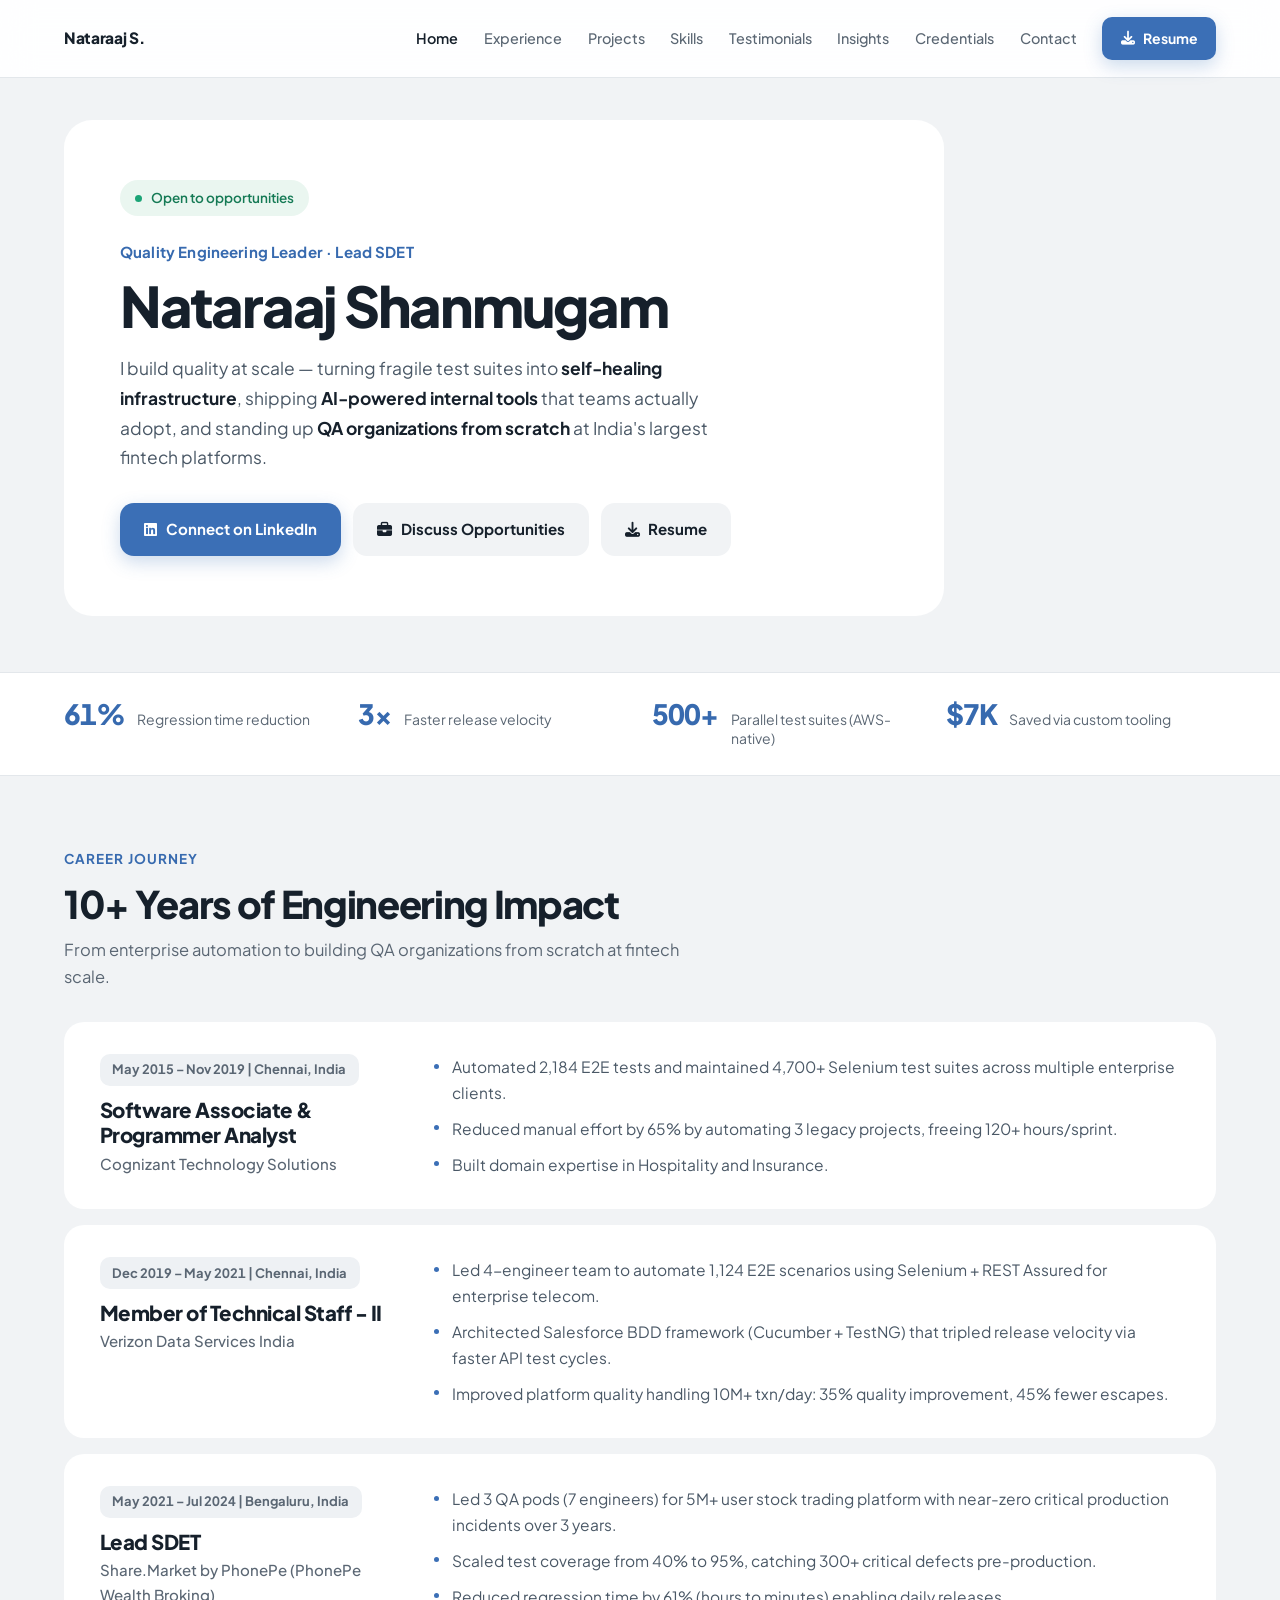
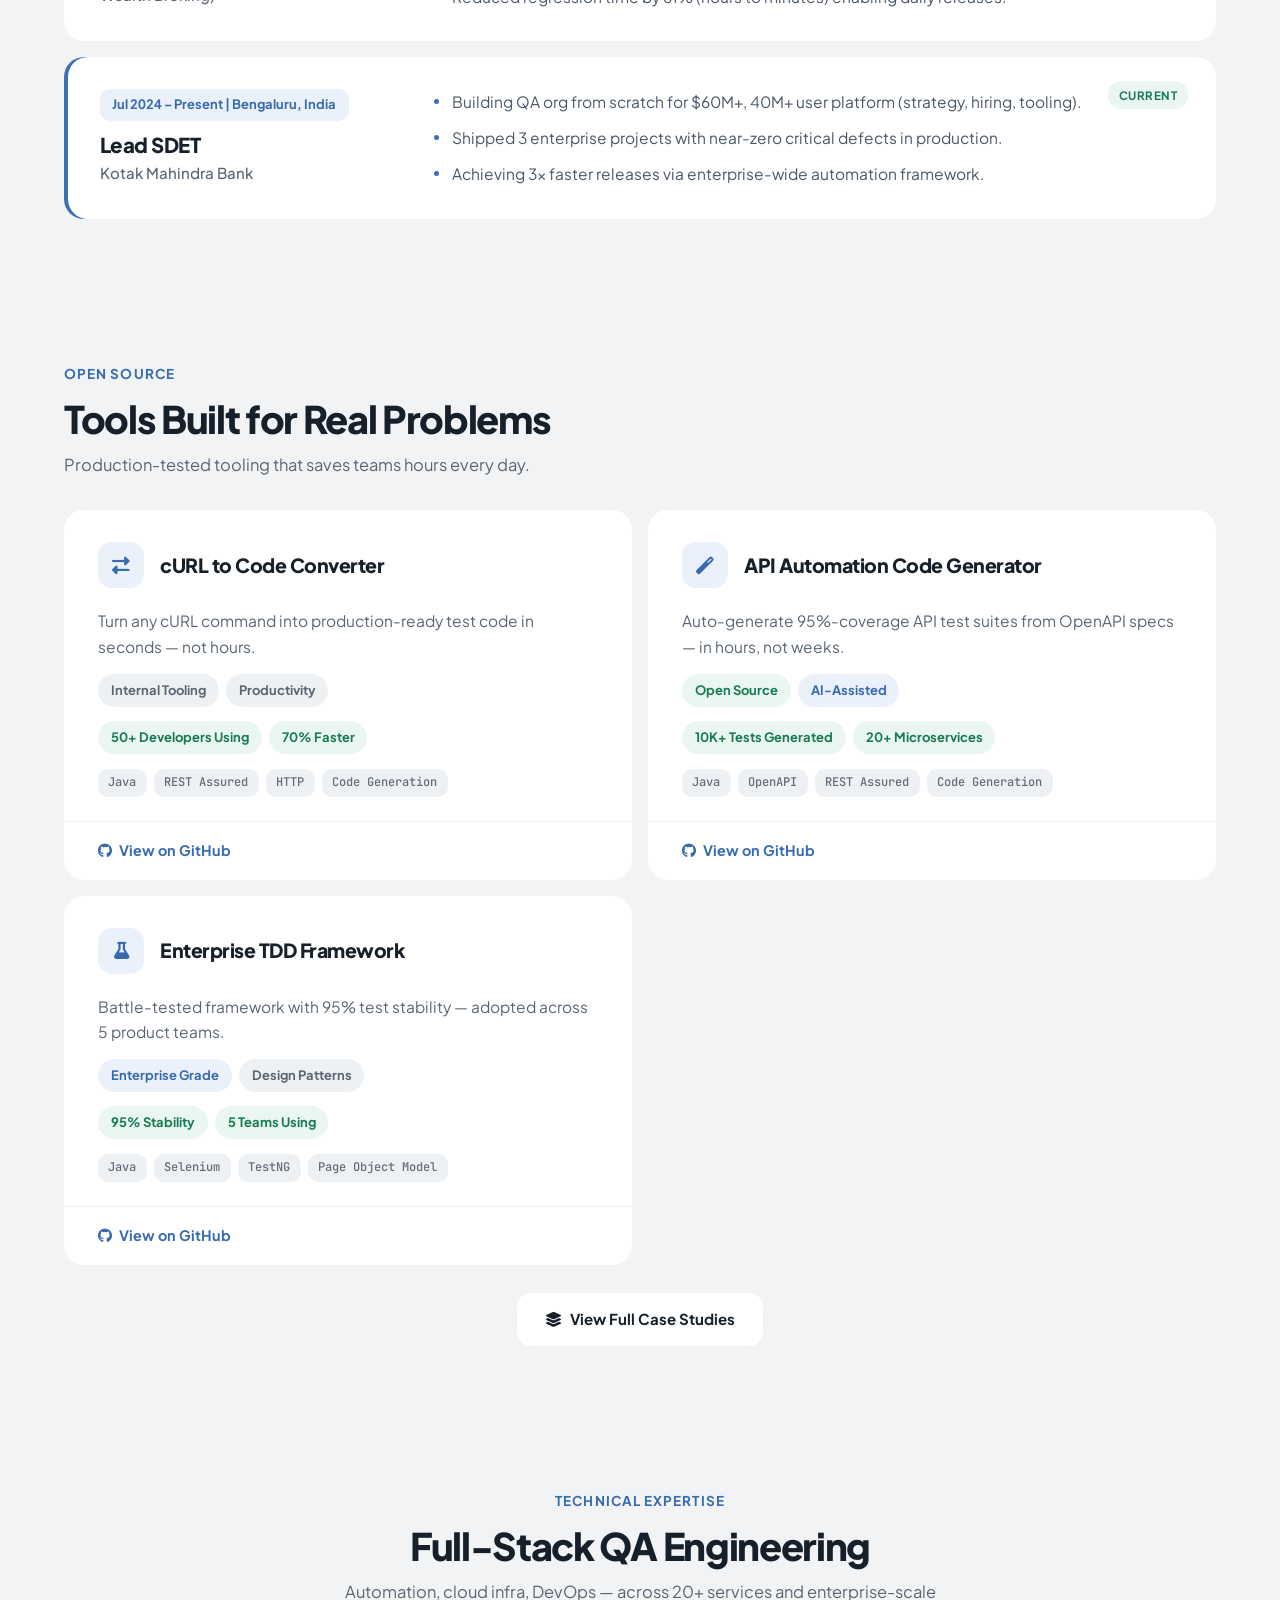
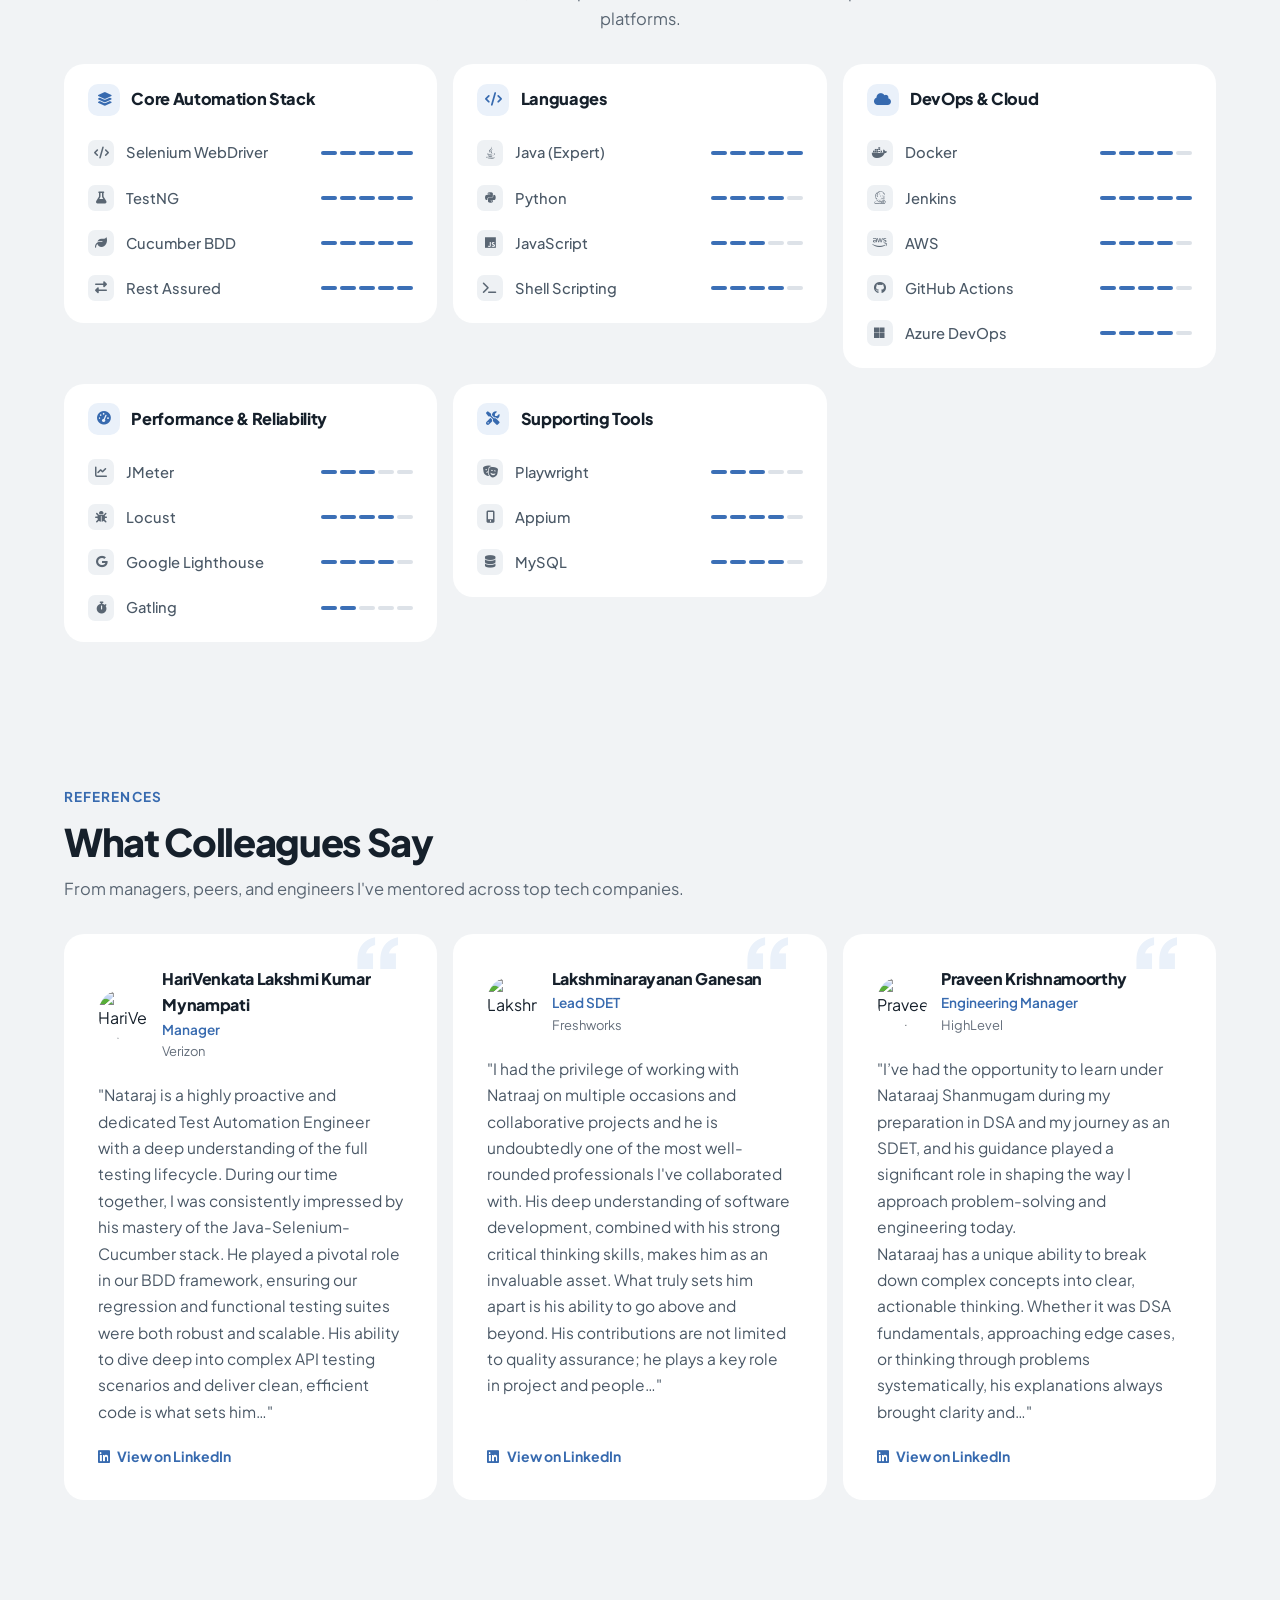
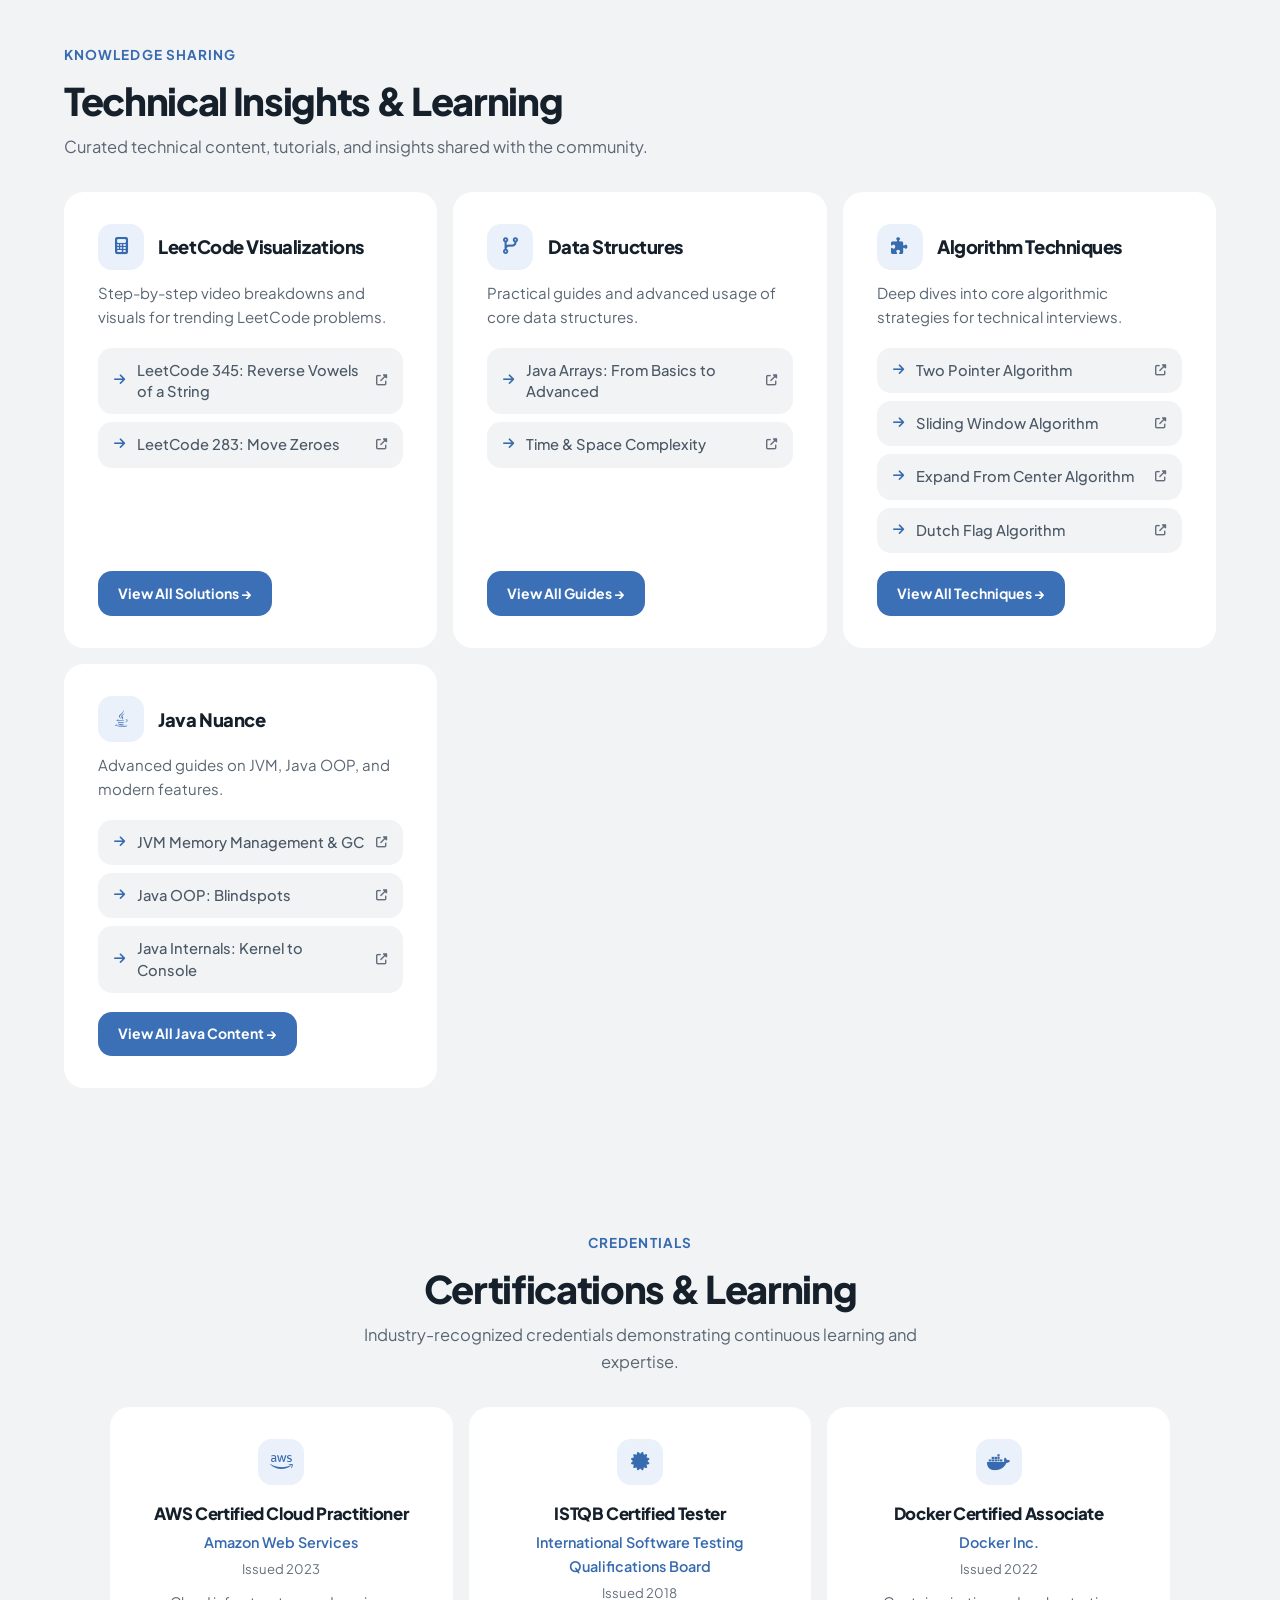
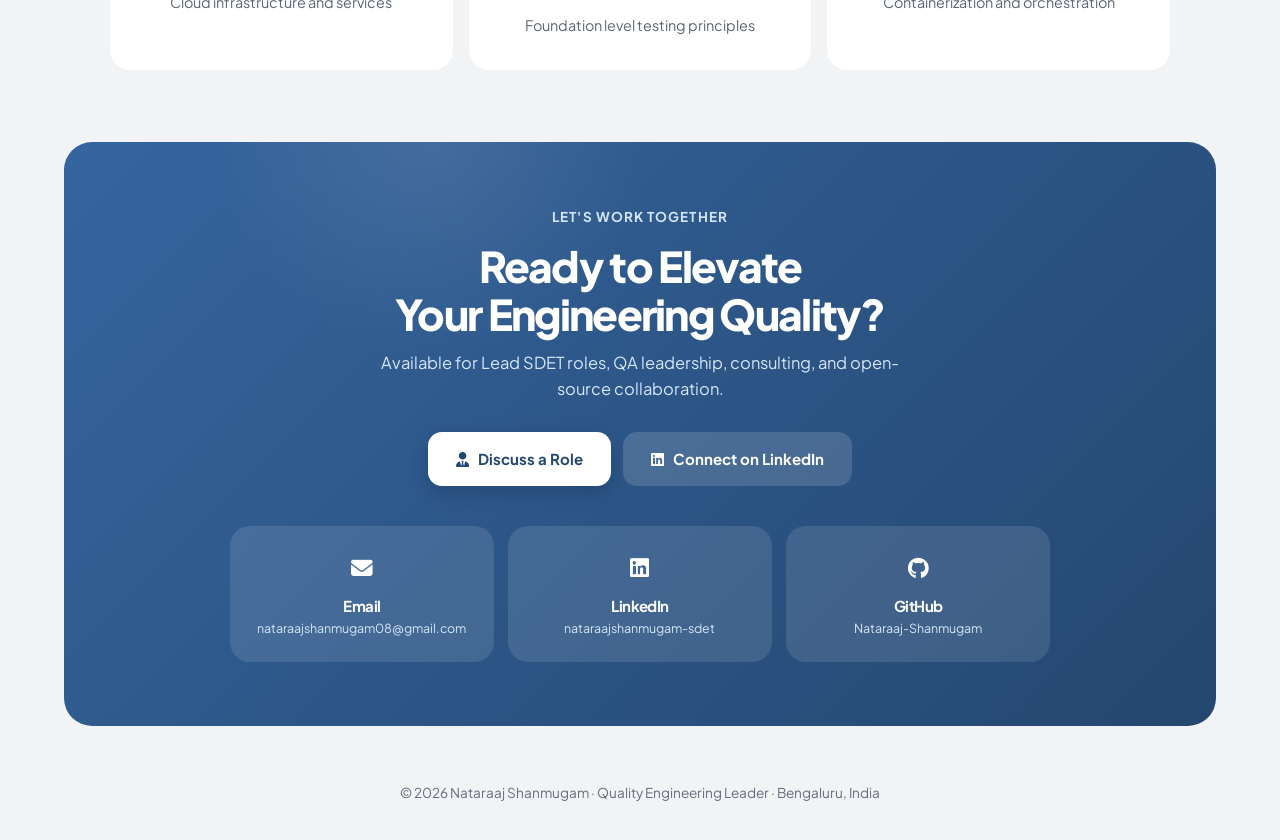
==== commit 2cfdb194: "refine: simplify portfolio hero" ====
--- a/index.html
+++ b/index.html
@@ -90,7 +90,7 @@
                         <span class="hero-available-text">Open to opportunities</span>
                     </div>
                     <p class="hero-role">Quality Engineering Leader &middot; Lead SDET</p>
-                    <h1 class="hero-name">Nataraaj<br><em>Shanmugam</em></h1>
+                    <h1 class="hero-name">Nataraaj <em>Shanmugam</em></h1>
                     <p class="hero-desc">
                         I build quality at scale — turning fragile test suites into
                         <strong>self-healing infrastructure</strong>, shipping
--- a/src/index.css
+++ b/src/index.css
@@ -200,7 +200,8 @@
 .hero-grid {
   background: var(--surface);
   border-radius: var(--r-3xl);
-  padding: 3.5rem 3.5rem 3.25rem;
+  padding: 3.75rem 3.5rem;
+  max-width: 880px;
 }
 .hero-available {
   display: inline-flex; align-items: center; gap: .55rem;
@@ -228,10 +229,9 @@
 }
 .hero-name br { display: none; }
 .hero-name em { font-style: normal; color: var(--text); }
-.hero-name em::before { content: ' '; }
 .hero-desc {
   font-size: 1.09rem; line-height: 1.7; color: var(--text-body);
-  max-width: 660px; margin-bottom: 1.9rem; text-wrap: pretty;
+  max-width: 620px; margin-bottom: 1.9rem; text-wrap: pretty;
 }
 .hero-desc strong { color: var(--text); font-weight: 700; }
 
@@ -263,7 +263,7 @@
 @keyframes ripple-effect { to { transform: scale(4); opacity: 0; } }
 
 /* ── HERO BADGES ──────────────────────────────────────── */
-.hero-badges { display: flex; flex-wrap: wrap; gap: .6rem; margin-top: 1.5rem; }
+.hero-badges, .hero-impact { display: none; }
 .badge, .pillar {
   font-family: var(--font-body);
   font-size: .845rem; font-weight: 600; letter-spacing: 0; text-transform: none;
